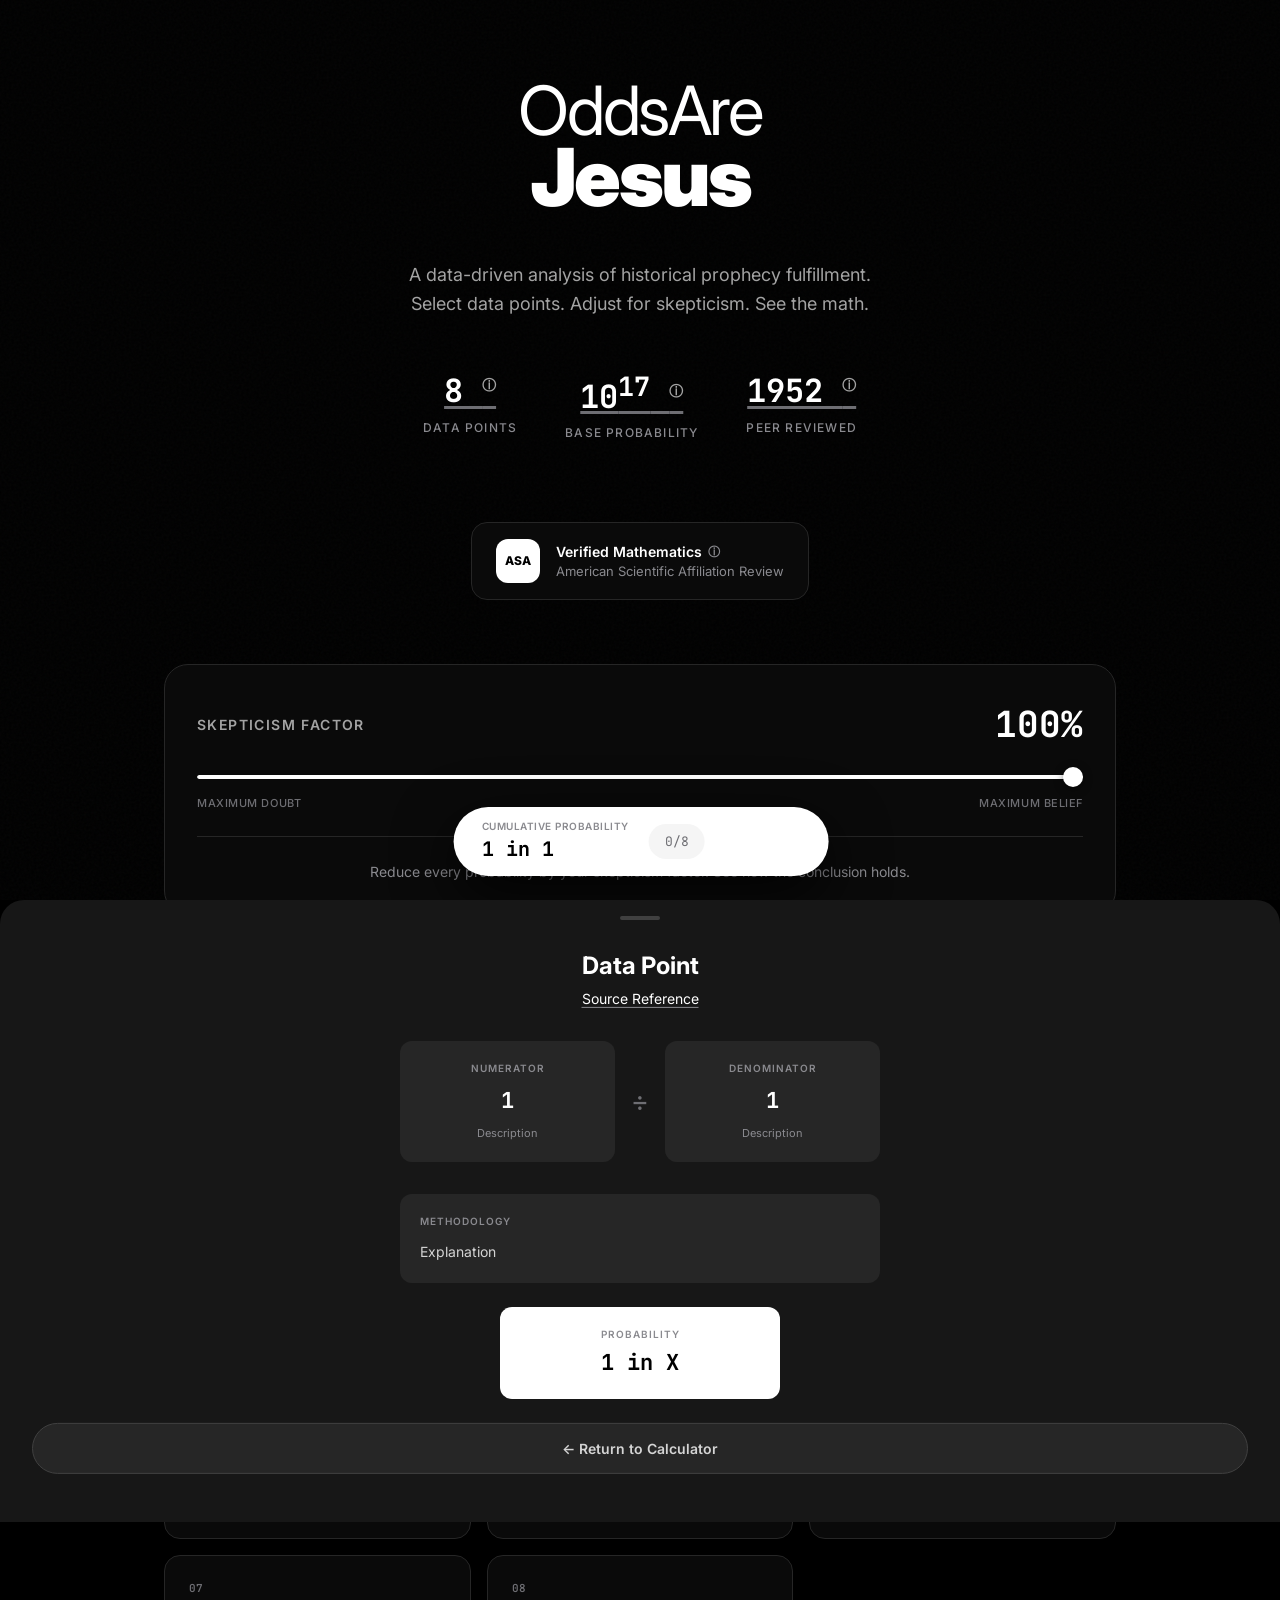
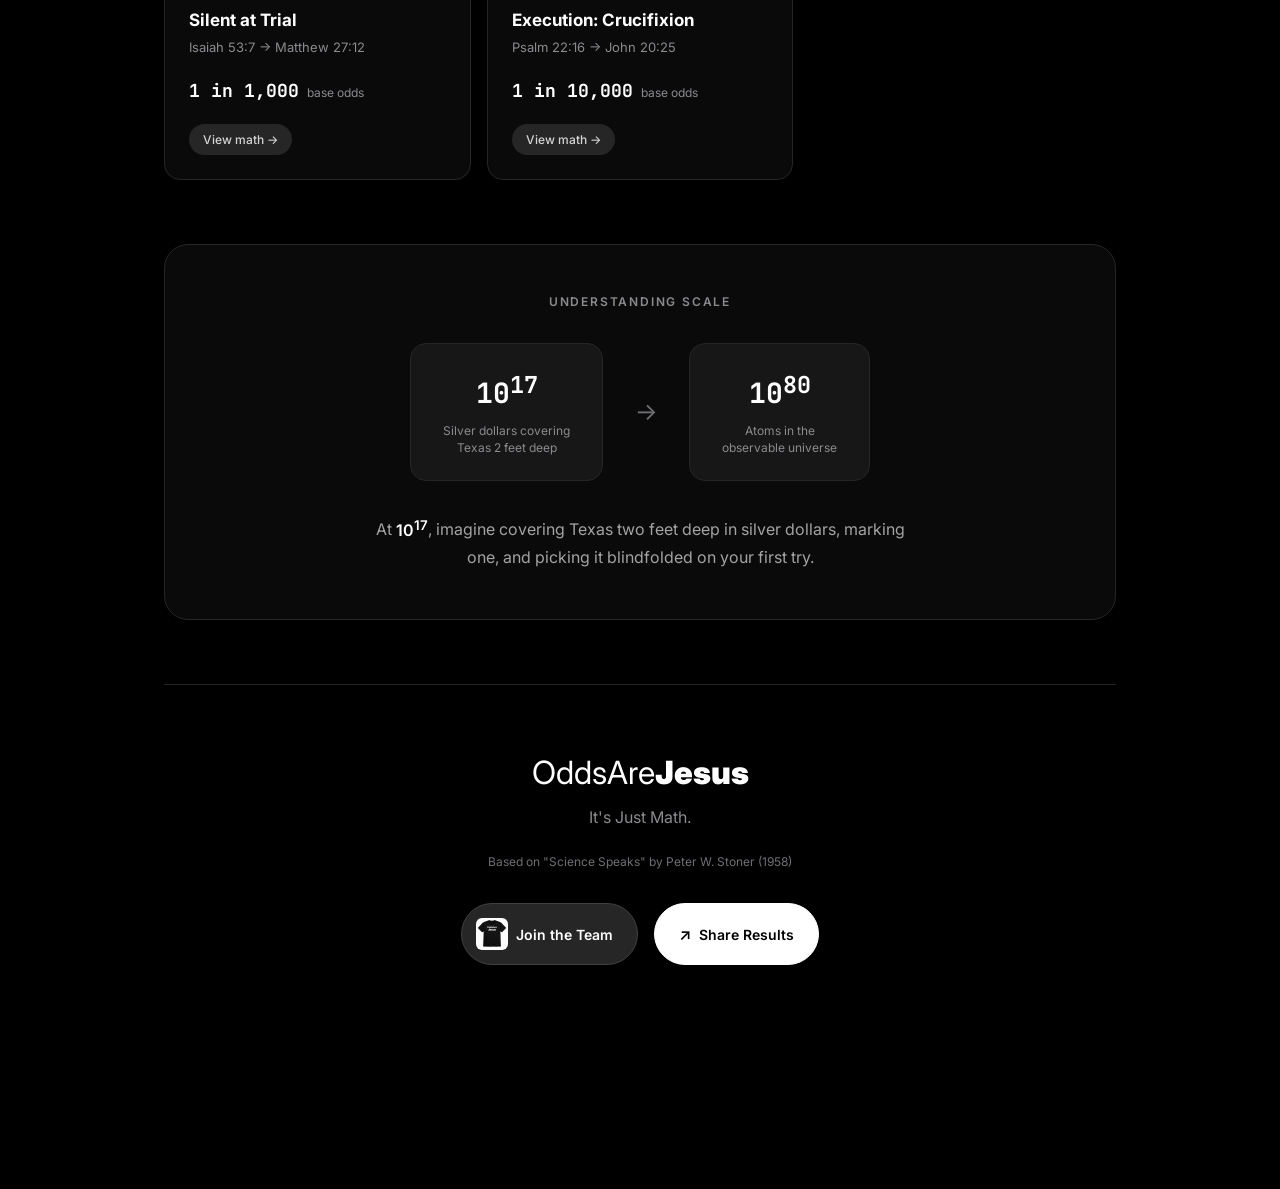
==== index.html @ 344d7f64 "Add files via upload" ====
<!DOCTYPE html>
<html lang="en">
<head>
    <meta charset="UTF-8">
    <meta name="viewport" content="width=device-width, initial-scale=1.0">
    
    <!-- Primary Meta Tags -->
    <title>OddsAreJesus | The Mathematics of Prophecy</title>
    <meta name="title" content="OddsAreJesus | The Mathematics of Prophecy">
    <meta name="description" content="A data-driven probability calculator analyzing historical prophecy fulfillment. Select data points. Adjust for skepticism. See the math. Peer-reviewed by the American Scientific Affiliation.">
    <meta name="keywords" content="probability, prophecy, mathematics, statistics, historical analysis, peer reviewed, science">
    <meta name="author" content="OddsAreJesus">
    <meta name="robots" content="index, follow">
    <link rel="canonical" href="https://oddsarejesus.com/">
    
    <!-- Open Graph / Facebook -->
    <meta property="og:type" content="website">
    <meta property="og:url" content="https://oddsarejesus.com/">
    <meta property="og:title" content="OddsAreJesus | The Mathematics of Prophecy">
    <meta property="og:description" content="What are the odds one person fulfilled 8 ancient prophecies by chance? 1 in 10¹⁷. Adjust the skepticism yourself—the math still holds.">
    <meta property="og:image" content="https://oddsarejesus.com/og-image.png">
    <meta property="og:image:width" content="1200">
    <meta property="og:image:height" content="630">
    <meta property="og:locale" content="en_US">
    <meta property="og:site_name" content="OddsAreJesus">
    
    <!-- Twitter -->
    <meta name="twitter:card" content="summary_large_image">
    <meta name="twitter:url" content="https://oddsarejesus.com/">
    <meta name="twitter:title" content="OddsAreJesus | The Mathematics of Prophecy">
    <meta name="twitter:description" content="What are the odds one person fulfilled 8 ancient prophecies by chance? 1 in 10¹⁷. Adjust the skepticism yourself—the math still holds.">
    <meta name="twitter:image" content="https://oddsarejesus.com/og-image.png">
    <meta name="twitter:creator" content="@oddsarejesus">
    
    <!-- Favicon - Black square with white text aesthetic -->
    <link rel="icon" type="image/svg+xml" href="data:image/svg+xml,<svg xmlns='http://www.w3.org/2000/svg' viewBox='0 0 100 100'><rect width='100' height='100' fill='%23000'/><text x='50%' y='55%' dominant-baseline='middle' text-anchor='middle' font-family='system-ui' font-size='28' font-weight='900' fill='white'>OAJ</text></svg>">
    <link rel="apple-touch-icon" href="data:image/svg+xml,<svg xmlns='http://www.w3.org/2000/svg' viewBox='0 0 100 100'><rect width='100' height='100' fill='%23000'/><text x='50%' y='55%' dominant-baseline='middle' text-anchor='middle' font-family='system-ui' font-size='28' font-weight='900' fill='white'>OAJ</text></svg>">
    
    <!-- Theme Color -->
    <meta name="theme-color" content="#000000">
    <meta name="apple-mobile-web-app-status-bar-style" content="black">
    <meta name="apple-mobile-web-app-capable" content="yes">
    <meta name="apple-mobile-web-app-title" content="OddsAreJesus">
    
    <!-- Fonts -->
    <link rel="preconnect" href="https://fonts.googleapis.com">
    <link rel="preconnect" href="https://fonts.gstatic.com" crossorigin>
    <link href="https://fonts.googleapis.com/css2?family=Inter:wght@300;400;500;600;700;800;900&family=JetBrains+Mono:wght@400;500;600;700&display=swap" rel="stylesheet">
    
    <script src="https://cdnjs.cloudflare.com/ajax/libs/gsap/3.12.2/gsap.min.js"></script>
    
    <!-- Structured Data -->
    <script type="application/ld+json">
    {
        "@context": "https://schema.org",
        "@type": "WebApplication",
        "name": "OddsAreJesus",
        "description": "A data-driven probability calculator analyzing historical prophecy fulfillment.",
        "url": "https://oddsarejesus.com",
        "applicationCategory": "EducationalApplication",
        "operatingSystem": "Any",
        "offers": {
            "@type": "Offer",
            "price": "0",
            "priceCurrency": "USD"
        }
    }
    </script>

    <!-- Analytics - Uncomment preferred option -->
    <!-- Plausible: <script defer data-domain="oddsarejesus.com" src="https://plausible.io/js/script.js"></script> -->
    <!-- Vercel: <script defer src="/_vercel/insights/script.js"></script> -->

    <style>
        :root {
            --black: #000000;
            --white: #FFFFFF;
            --gray-50: #FAFAFA;
            --gray-100: #F5F5F5;
            --gray-200: #E5E5E5;
            --gray-300: #D4D4D4;
            --gray-400: #A3A3A3;
            --gray-500: #8A8A8F;
            --gray-600: #6E6E73;
            --gray-700: #404040;
            --gray-800: #262626;
            --gray-900: #171717;
            
            --accent: #FFFFFF;
            --bg: #000000;
            --text: #FFFFFF;
            --text-muted: #8A8A8F;
            --border: #262626;
            --card-bg: #0A0A0A;
            --card-hover: #141414;
            
            --radius-sm: 8px;
            --radius-md: 12px;
            --radius-lg: 16px;
            --radius-xl: 24px;
        }

        * {
            margin: 0;
            padding: 0;
            box-sizing: border-box;
        }

        html {
            scroll-behavior: smooth;
        }

        body {
            font-family: 'Inter', -apple-system, BlinkMacSystemFont, sans-serif;
            background: var(--bg);
            color: var(--text);
            line-height: 1.5;
            -webkit-font-smoothing: antialiased;
            -moz-osx-font-smoothing: grayscale;
            min-height: 100vh;
        }

        /* Subtle texture overlay */
        body::before {
            content: '';
            position: fixed;
            top: 0;
            left: 0;
            width: 100%;
            height: 100%;
            background-image: url("data:image/svg+xml,%3Csvg viewBox='0 0 400 400' xmlns='http://www.w3.org/2000/svg'%3E%3Cfilter id='noiseFilter'%3E%3CfeTurbulence type='fractalNoise' baseFrequency='0.9' numOctaves='4' stitchTiles='stitch'/%3E%3C/filter%3E%3Crect width='100%25' height='100%25' filter='url(%23noiseFilter)'/%3E%3C/svg%3E");
            opacity: 0.03;
            pointer-events: none;
            z-index: 0;
        }

        .container {
            position: relative;
            z-index: 1;
            max-width: 1000px;
            margin: 0 auto;
            padding: 60px 24px 160px;
        }

        /* Logo / Header */
        .header {
            text-align: center;
            margin-bottom: 80px;
            padding-top: 20px;
        }

        .logo {
            margin-bottom: 48px;
        }

        .logo-text {
            font-size: clamp(48px, 12vw, 80px);
            font-weight: 900;
            letter-spacing: -0.03em;
            line-height: 0.9;
        }

        .logo-text .line1 {
            display: block;
            font-weight: 400;
            font-size: 0.85em;
        }

        .logo-text .line2 {
            display: block;
            font-weight: 900;
        }

        .tagline {
            font-size: 18px;
            font-weight: 400;
            color: var(--gray-400);
            max-width: 500px;
            margin: 0 auto;
            line-height: 1.6;
        }

        /* Stats Row */
        .stats-row {
            display: flex;
            justify-content: center;
            gap: 48px;
            margin-top: 48px;
            flex-wrap: wrap;
        }

        .stat {
            text-align: center;
        }

        .stat-value {
            font-family: 'JetBrains Mono', monospace;
            font-size: 32px;
            font-weight: 700;
            color: var(--white);
        }

        .stat-label {
            font-size: 12px;
            font-weight: 500;
            color: var(--gray-500);
            text-transform: uppercase;
            letter-spacing: 0.1em;
            margin-top: 4px;
        }

        .stat.clickable {
            cursor: pointer;
            transition: transform 0.2s;
        }

        .stat.clickable:hover {
            transform: translateY(-2px);
        }

        .stat.clickable .stat-value {
            text-decoration: underline;
            text-decoration-color: var(--gray-600);
            text-underline-offset: 4px;
        }

        .info-icon {
            font-size: 16px;
            color: var(--gray-400);
            text-decoration: none;
            display: inline;
            vertical-align: super;
            font-size: 14px;
        }

        /* Verification Badge */
        .verification {
            display: flex;
            justify-content: center;
            margin-bottom: 64px;
        }

        .verification-badge {
            display: flex;
            align-items: center;
            gap: 16px;
            padding: 16px 24px;
            background: var(--card-bg);
            border: 1px solid var(--border);
            border-radius: var(--radius-lg);
            cursor: pointer;
            transition: all 0.2s;
        }

        .verification-badge:hover {
            background: var(--card-hover);
            border-color: var(--gray-600);
        }

        .verification-icon {
            width: 44px;
            height: 44px;
            background: var(--white);
            color: var(--black);
            border-radius: var(--radius-md);
            display: flex;
            align-items: center;
            justify-content: center;
            font-weight: 800;
            font-size: 12px;
            letter-spacing: -0.02em;
        }

        .verification-text {
            text-align: left;
        }

        .verification-title {
            font-size: 14px;
            font-weight: 600;
            color: var(--white);
            display: flex;
            align-items: center;
            gap: 6px;
        }

        .verification-title .info {
            font-size: 12px;
            color: var(--gray-500);
        }

        .verification-subtitle {
            font-size: 13px;
            color: var(--gray-500);
        }

        /* Control Panel */
        .control-panel {
            background: var(--card-bg);
            border: 1px solid var(--border);
            border-radius: var(--radius-xl);
            padding: 32px;
            margin-bottom: 48px;
        }

        .control-header {
            display: flex;
            justify-content: space-between;
            align-items: center;
            margin-bottom: 24px;
            flex-wrap: wrap;
            gap: 16px;
        }

        .control-label {
            font-size: 14px;
            font-weight: 600;
            text-transform: uppercase;
            letter-spacing: 0.1em;
            color: var(--gray-400);
        }

        .control-value {
            font-family: 'JetBrains Mono', monospace;
            font-size: 36px;
            font-weight: 700;
            color: var(--white);
        }

        .slider-container {
            position: relative;
            margin-bottom: 16px;
        }

        .slider-track {
            height: 4px;
            background: var(--gray-800);
            border-radius: 100px;
            overflow: hidden;
        }

        .slider-fill {
            height: 100%;
            background: var(--white);
            border-radius: 100px;
            transition: width 0.1s;
        }

        input[type="range"] {
            -webkit-appearance: none;
            appearance: none;
            width: 100%;
            height: 4px;
            background: transparent;
            position: absolute;
            top: 0;
            left: 0;
            cursor: pointer;
        }

        input[type="range"]::-webkit-slider-thumb {
            -webkit-appearance: none;
            appearance: none;
            width: 20px;
            height: 20px;
            background: var(--white);
            border-radius: 50%;
            cursor: grab;
            box-shadow: 0 2px 8px rgba(0,0,0,0.5);
            transition: transform 0.15s;
        }

        input[type="range"]::-webkit-slider-thumb:hover {
            transform: scale(1.15);
        }

        input[type="range"]::-webkit-slider-thumb:active {
            cursor: grabbing;
        }

        .slider-labels {
            display: flex;
            justify-content: space-between;
            font-size: 11px;
            font-weight: 500;
            color: var(--gray-600);
            text-transform: uppercase;
            letter-spacing: 0.05em;
        }

        .control-note {
            margin-top: 24px;
            padding-top: 24px;
            border-top: 1px solid var(--border);
            font-size: 14px;
            color: var(--gray-500);
            text-align: center;
        }

        /* Section Header */
        .section-header {
            margin-bottom: 32px;
        }

        .section-title {
            font-size: 14px;
            font-weight: 600;
            text-transform: uppercase;
            letter-spacing: 0.1em;
            color: var(--gray-400);
            margin-bottom: 8px;
        }

        .section-subtitle {
            font-size: 16px;
            color: var(--gray-500);
        }

        /* Data Grid */
        .data-grid {
            display: grid;
            grid-template-columns: repeat(auto-fill, minmax(280px, 1fr));
            gap: 16px;
            margin-bottom: 64px;
        }

        .data-card {
            background: var(--card-bg);
            border: 1px solid var(--border);
            border-radius: var(--radius-lg);
            padding: 24px;
            cursor: pointer;
            transition: all 0.2s;
            position: relative;
        }

        .data-card:hover {
            background: var(--card-hover);
            border-color: var(--gray-700);
        }

        .data-card.selected {
            border-color: var(--white);
            background: var(--gray-900);
        }

        .data-card.selected::before {
            content: '✓';
            position: absolute;
            top: 16px;
            right: 16px;
            width: 24px;
            height: 24px;
            background: var(--white);
            color: var(--black);
            border-radius: 50%;
            display: flex;
            align-items: center;
            justify-content: center;
            font-size: 12px;
            font-weight: 700;
        }

        .card-number {
            font-family: 'JetBrains Mono', monospace;
            font-size: 11px;
            font-weight: 600;
            color: var(--gray-600);
            margin-bottom: 12px;
        }

        .card-title {
            font-size: 17px;
            font-weight: 700;
            margin-bottom: 4px;
            color: var(--white);
        }

        .card-source {
            font-size: 13px;
            color: var(--gray-500);
            margin-bottom: 20px;
        }

        .card-odds {
            display: flex;
            align-items: baseline;
            gap: 8px;
            margin-bottom: 20px;
        }

        .card-odds-value {
            font-family: 'JetBrains Mono', monospace;
            font-size: 18px;
            font-weight: 700;
            color: var(--white);
        }

        .card-odds-label {
            font-size: 12px;
            color: var(--gray-500);
        }

        .view-math-btn {
            display: inline-flex;
            align-items: center;
            gap: 6px;
            background: var(--gray-800);
            border: none;
            color: var(--gray-300);
            padding: 8px 14px;
            border-radius: 100px;
            font-family: inherit;
            font-size: 12px;
            font-weight: 500;
            cursor: pointer;
            transition: all 0.2s;
        }

        .view-math-btn:hover {
            background: var(--gray-700);
            color: var(--white);
        }

        /* Scale Section */
        .scale-section {
            background: var(--card-bg);
            border: 1px solid var(--border);
            border-radius: var(--radius-xl);
            padding: 48px 32px;
            text-align: center;
            margin-bottom: 64px;
        }

        .scale-title {
            font-size: 12px;
            font-weight: 600;
            text-transform: uppercase;
            letter-spacing: 0.15em;
            color: var(--gray-500);
            margin-bottom: 32px;
        }

        .scale-visual {
            display: flex;
            justify-content: center;
            align-items: center;
            gap: 32px;
            margin-bottom: 32px;
            flex-wrap: wrap;
        }

        .scale-item {
            padding: 24px 32px;
            background: var(--gray-900);
            border: 1px solid var(--border);
            border-radius: var(--radius-lg);
            min-width: 160px;
            transition: all 0.3s;
        }

        .scale-item.active {
            border-color: var(--white);
            background: var(--gray-800);
        }

        .scale-exp {
            font-family: 'JetBrains Mono', monospace;
            font-size: 28px;
            font-weight: 700;
            color: var(--white);
            margin-bottom: 8px;
        }

        .scale-desc {
            font-size: 12px;
            color: var(--gray-500);
            line-height: 1.4;
        }

        .scale-arrow {
            font-size: 24px;
            color: var(--gray-600);
        }

        .scale-explanation {
            max-width: 560px;
            margin: 0 auto;
            font-size: 16px;
            color: var(--gray-400);
            line-height: 1.7;
        }

        .scale-explanation strong {
            color: var(--white);
            font-weight: 600;
        }

        /* Bottom Bar */
        .bottom-bar {
            position: fixed;
            bottom: 24px;
            left: 50%;
            transform: translateX(-50%);
            background: var(--white);
            color: var(--black);
            border-radius: 100px;
            padding: 12px 16px 12px 28px;
            display: flex;
            align-items: center;
            gap: 20px;
            box-shadow: 0 20px 60px rgba(0,0,0,0.8);
            z-index: 1000;
            transition: all 0.3s;
        }

        .result-display {
            text-align: left;
        }

        .result-label {
            font-size: 10px;
            font-weight: 600;
            text-transform: uppercase;
            letter-spacing: 0.05em;
            color: var(--gray-500);
        }

        .result-value {
            font-family: 'JetBrains Mono', monospace;
            font-size: 20px;
            font-weight: 700;
            color: var(--black);
        }

        .selection-count {
            font-family: 'JetBrains Mono', monospace;
            font-size: 13px;
            color: var(--gray-600);
            padding: 8px 16px;
            background: var(--gray-100);
            border-radius: 100px;
        }

        .share-btn {
            background: var(--black);
            color: var(--white);
            border: none;
            padding: 14px 24px;
            border-radius: 100px;
            font-family: inherit;
            font-size: 14px;
            font-weight: 600;
            cursor: pointer;
            transition: all 0.2s;
            opacity: 0;
            transform: scale(0.9);
            pointer-events: none;
        }

        .share-btn.visible {
            opacity: 1;
            transform: scale(1);
            pointer-events: auto;
        }

        .share-btn:hover {
            background: var(--gray-800);
        }

        /* Modal Overlay */
        .modal-overlay {
            position: fixed;
            top: 0;
            left: 0;
            right: 0;
            bottom: 0;
            background: rgba(0, 0, 0, 0.8);
            backdrop-filter: blur(8px);
            z-index: 2000;
            opacity: 0;
            pointer-events: none;
            transition: opacity 0.3s;
        }

        .modal-overlay.active {
            opacity: 1;
            pointer-events: auto;
        }

        /* Modal */
        .modal {
            position: fixed;
            bottom: 0;
            left: 0;
            right: 0;
            background: var(--gray-900);
            border-radius: var(--radius-xl) var(--radius-xl) 0 0;
            padding: 32px 32px 48px;
            z-index: 2001;
            transform: translateY(100%);
            transition: transform 0.4s cubic-bezier(0.4, 0, 0.2, 1);
            max-height: 80vh;
            overflow-y: auto;
        }

        .modal.active {
            transform: translateY(0);
        }

        .modal-handle {
            width: 40px;
            height: 4px;
            background: var(--gray-700);
            border-radius: 100px;
            margin: -16px auto 28px;
            cursor: pointer;
        }

        .modal-header {
            text-align: center;
            margin-bottom: 32px;
        }

        .modal-title {
            font-size: 24px;
            font-weight: 700;
            margin-bottom: 4px;
        }

        .modal-source {
            font-size: 14px;
            color: var(--gray-500);
        }

        .math-grid {
            display: grid;
            grid-template-columns: 1fr auto 1fr;
            gap: 16px;
            align-items: center;
            max-width: 480px;
            margin: 0 auto 32px;
        }

        .math-box {
            background: var(--gray-800);
            padding: 20px;
            border-radius: var(--radius-md);
            text-align: center;
        }

        .math-box-label {
            font-size: 10px;
            font-weight: 600;
            text-transform: uppercase;
            letter-spacing: 0.1em;
            color: var(--gray-500);
            margin-bottom: 8px;
        }

        .math-box-value {
            font-family: 'JetBrains Mono', monospace;
            font-size: 22px;
            font-weight: 700;
        }

        .math-box-desc {
            font-size: 11px;
            color: var(--gray-500);
            margin-top: 8px;
        }

        .math-operator {
            font-size: 28px;
            color: var(--gray-600);
        }

        .logic-box {
            max-width: 480px;
            margin: 0 auto 24px;
            padding: 20px;
            background: var(--gray-800);
            border-radius: var(--radius-md);
        }

        .logic-box h4 {
            font-size: 10px;
            font-weight: 600;
            text-transform: uppercase;
            letter-spacing: 0.1em;
            color: var(--gray-500);
            margin-bottom: 12px;
        }

        .logic-box p {
            font-size: 14px;
            color: var(--gray-300);
            line-height: 1.6;
        }

        .result-box {
            max-width: 280px;
            margin: 0 auto;
            background: var(--white);
            color: var(--black);
            padding: 20px;
            border-radius: var(--radius-md);
            text-align: center;
        }

        .result-box-label {
            font-size: 10px;
            font-weight: 600;
            text-transform: uppercase;
            letter-spacing: 0.1em;
            color: var(--gray-500);
            margin-bottom: 4px;
        }

        .result-box-value {
            font-family: 'JetBrains Mono', monospace;
            font-size: 22px;
            font-weight: 700;
        }

        .modal-return-btn {
            display: block;
            width: 100%;
            margin-top: 24px;
            padding: 16px;
            background: var(--gray-800);
            border: 1px solid var(--gray-700);
            border-radius: 100px;
            color: var(--gray-300);
            font-family: inherit;
            font-size: 14px;
            font-weight: 600;
            cursor: pointer;
            transition: all 0.2s;
        }

        .modal-return-btn:hover {
            background: var(--gray-700);
            color: var(--white);
        }

        /* Info Modal */
        .info-modal {
            position: fixed;
            top: 50%;
            left: 50%;
            transform: translate(-50%, -50%) scale(0.95);
            background: var(--gray-900);
            border: 1px solid var(--border);
            border-radius: var(--radius-xl);
            padding: 40px;
            z-index: 3000;
            opacity: 0;
            pointer-events: none;
            transition: all 0.3s;
            max-width: 520px;
            width: calc(100% - 48px);
            max-height: 85vh;
            overflow-y: auto;
        }

        .info-modal.active {
            opacity: 1;
            transform: translate(-50%, -50%) scale(1);
            pointer-events: auto;
        }

        .info-modal-close {
            position: absolute;
            top: 16px;
            right: 16px;
            width: 32px;
            height: 32px;
            background: var(--gray-800);
            border: none;
            border-radius: 50%;
            cursor: pointer;
            display: flex;
            align-items: center;
            justify-content: center;
            font-size: 18px;
            color: var(--gray-400);
            transition: all 0.2s;
        }

        .info-modal-close:hover {
            background: var(--gray-700);
            color: var(--white);
        }

        .info-modal-header {
            display: flex;
            align-items: flex-start;
            gap: 16px;
            margin-bottom: 28px;
            padding-bottom: 28px;
            border-bottom: 1px solid var(--border);
        }

        .info-modal-icon {
            width: 52px;
            height: 52px;
            min-width: 52px;
            background: var(--white);
            color: var(--black);
            border-radius: var(--radius-md);
            display: flex;
            align-items: center;
            justify-content: center;
            font-weight: 800;
            font-size: 14px;
        }

        .info-modal-title h3 {
            font-size: 20px;
            font-weight: 700;
            margin-bottom: 4px;
        }

        .info-modal-title p {
            font-size: 13px;
            color: var(--gray-500);
        }

        .info-section {
            margin-bottom: 24px;
        }

        .info-section:last-child {
            margin-bottom: 0;
        }

        .info-section h4 {
            font-size: 10px;
            font-weight: 600;
            text-transform: uppercase;
            letter-spacing: 0.1em;
            color: var(--gray-500);
            margin-bottom: 12px;
        }

        .info-quote {
            background: var(--gray-800);
            border-left: 2px solid var(--white);
            padding: 16px 20px;
            border-radius: 0 var(--radius-sm) var(--radius-sm) 0;
            font-size: 14px;
            color: var(--gray-300);
            line-height: 1.7;
            font-style: italic;
        }

        .info-quote .attribution {
            margin-top: 12px;
            font-style: normal;
            font-size: 12px;
            color: var(--gray-500);
            font-weight: 500;
        }

        .info-text {
            font-size: 14px;
            color: var(--gray-300);
            line-height: 1.7;
        }

        .info-text strong {
            font-weight: 600;
            color: var(--white);
        }

        .info-list {
            list-style: none;
        }

        .info-list li {
            display: flex;
            align-items: flex-start;
            gap: 12px;
            padding: 12px 0;
            border-bottom: 1px solid var(--gray-800);
            font-size: 13px;
            color: var(--gray-300);
        }

        .info-list li:last-child {
            border-bottom: none;
        }

        .info-list .bullet {
            width: 5px;
            height: 5px;
            min-width: 5px;
            background: var(--white);
            border-radius: 50%;
            margin-top: 6px;
        }

        .info-credentials {
            display: grid;
            gap: 12px;
        }

        .credential-card {
            background: var(--gray-800);
            padding: 16px;
            border-radius: var(--radius-md);
        }

        .credential-card .name {
            font-size: 14px;
            font-weight: 600;
            color: var(--white);
            margin-bottom: 4px;
        }

        .credential-card .role {
            font-size: 12px;
            color: var(--gray-500);
        }

        .info-link {
            display: inline-flex;
            align-items: center;
            gap: 6px;
            margin-top: 16px;
            padding: 10px 16px;
            background: var(--gray-800);
            border-radius: 100px;
            font-size: 12px;
            font-weight: 500;
            color: var(--gray-300);
            text-decoration: none;
            transition: all 0.2s;
        }

        .info-link:hover {
            background: var(--gray-700);
            color: var(--white);
        }

        /* Scripture Links */
        .scripture-link {
            color: var(--white);
            text-decoration: underline;
            text-decoration-color: var(--gray-500);
            text-underline-offset: 3px;
            cursor: pointer;
            transition: all 0.2s;
            display: inline;
        }

        .scripture-link:hover {
            text-decoration-color: var(--white);
        }

        /* Scripture Modal */
        .scripture-modal {
            max-width: 560px;
        }

        .scripture-box {
            background: var(--gray-800);
            border-radius: var(--radius-md);
            padding: 20px;
            margin-top: 8px;
        }

        .scripture-box.prophecy {
            border-left: 3px solid var(--gray-500);
        }

        .scripture-box.fulfillment {
            border-left: 3px solid var(--white);
        }

        .scripture-ref {
            font-size: 12px;
            font-weight: 600;
            text-transform: uppercase;
            letter-spacing: 0.05em;
            color: var(--gray-400);
            margin-bottom: 10px;
        }

        .scripture-text {
            font-size: 15px;
            line-height: 1.7;
            color: var(--gray-200);
            margin: 0;
            font-style: italic;
        }

        .scripture-arrow {
            text-align: center;
            font-size: 24px;
            color: var(--gray-500);
            margin: 16px 0 8px;
        }

        .scripture-time-label {
            text-align: center;
            font-size: 12px;
            font-weight: 600;
            text-transform: uppercase;
            letter-spacing: 0.08em;
            color: var(--gray-500);
            margin-bottom: 16px;
        }

        /* Toast */
        .toast {
            position: fixed;
            top: 50%;
            left: 50%;
            transform: translate(-50%, -50%) scale(0.95);
            background: var(--gray-900);
            border: 1px solid var(--white);
            border-radius: var(--radius-xl);
            padding: 48px;
            text-align: center;
            z-index: 3000;
            opacity: 0;
            pointer-events: none;
            transition: all 0.3s;
            max-width: 400px;
            width: calc(100% - 48px);
        }

        .toast.active {
            opacity: 1;
            transform: translate(-50%, -50%) scale(1);
            pointer-events: auto;
        }

        .toast-icon {
            font-size: 48px;
            margin-bottom: 20px;
        }

        .toast h3 {
            font-size: 22px;
            font-weight: 700;
            margin-bottom: 12px;
        }

        .toast p {
            font-size: 14px;
            color: var(--gray-400);
            line-height: 1.6;
            margin-bottom: 24px;
        }

        .toast-btn {
            background: var(--white);
            color: var(--black);
            border: none;
            padding: 14px 32px;
            border-radius: 100px;
            font-family: inherit;
            font-size: 14px;
            font-weight: 600;
            cursor: pointer;
            transition: all 0.2s;
        }

        .toast-btn:hover {
            background: var(--gray-200);
        }

        /* Footer */
        .footer {
            text-align: center;
            padding: 64px 24px;
            border-top: 1px solid var(--border);
        }

        .footer-logo {
            font-size: 32px;
            font-weight: 900;
            margin-bottom: 8px;
        }

        .footer-logo .line1 {
            font-weight: 400;
        }

        .footer-tagline {
            font-size: 16px;
            color: var(--gray-500);
            margin-bottom: 24px;
        }

        .footer-source {
            font-size: 12px;
            color: var(--gray-600);
        }

        .footer-actions {
            display: flex;
            justify-content: center;
            gap: 16px;
            margin-top: 32px;
            flex-wrap: wrap;
        }

        .footer-btn {
            display: inline-flex;
            align-items: center;
            gap: 8px;
            background: var(--gray-800);
            border: 1px solid var(--gray-700);
            color: var(--white);
            padding: 14px 24px;
            border-radius: 100px;
            font-family: inherit;
            font-size: 14px;
            font-weight: 600;
            cursor: pointer;
            transition: all 0.2s;
        }

        .footer-btn:hover {
            background: var(--gray-700);
            border-color: var(--gray-600);
        }

        .footer-btn.primary {
            background: var(--white);
            color: var(--black);
            border-color: var(--white);
        }

        .footer-btn.primary:hover {
            background: var(--gray-200);
            border-color: var(--gray-200);
        }

        .footer-btn.has-image {
            padding-left: 14px;
        }

        .btn-thumb {
            width: 32px;
            height: 32px;
            border-radius: 6px;
            object-fit: cover;
        }

        .footer-btn-icon {
            font-size: 16px;
        }

        /* Responsive */
        @media (max-width: 768px) {
            .container {
                padding: 40px 16px 140px;
            }

            .stats-row {
                gap: 32px;
            }

            .control-panel {
                padding: 24px;
            }

            .bottom-bar {
                max-width: calc(100% - 32px);
                padding: 10px 12px 10px 20px;
                gap: 12px;
            }

            .result-value {
                font-size: 16px;
            }

            .share-btn {
                padding: 12px 18px;
                font-size: 13px;
            }

            .math-grid {
                grid-template-columns: 1fr;
                gap: 12px;
            }

            .math-operator {
                transform: rotate(90deg);
            }

            .scale-visual {
                flex-direction: column;
                gap: 16px;
            }

            .scale-arrow {
                transform: rotate(90deg);
            }
        }

        /* Canvas */
        #shareCanvas {
            display: none;
        }

        /* Share Preview Modal */
        .share-preview-modal {
            max-width: 600px;
            text-align: center;
        }

        .share-preview-header {
            margin-bottom: 24px;
        }

        .share-preview-header h3 {
            font-size: 22px;
            font-weight: 700;
            margin-bottom: 4px;
        }

        .share-preview-header p {
            font-size: 14px;
            color: var(--gray-500);
        }

        .share-preview-container {
            background: var(--gray-800);
            border-radius: var(--radius-lg);
            padding: 20px;
            margin-bottom: 24px;
        }

        .share-preview-container canvas {
            width: 100%;
            max-width: 400px;
            height: auto;
            border-radius: var(--radius-md);
        }

        .share-preview-actions {
            display: flex;
            flex-direction: column;
            gap: 12px;
        }

        .share-action-btn {
            display: flex;
            align-items: center;
            justify-content: center;
            gap: 10px;
            padding: 16px 24px;
            border-radius: 100px;
            font-family: inherit;
            font-size: 15px;
            font-weight: 600;
            cursor: pointer;
            transition: all 0.2s;
            border: none;
        }

        .share-action-btn.primary {
            background: var(--white);
            color: var(--black);
        }

        .share-action-btn.primary:hover {
            background: var(--gray-200);
        }

        .share-action-btn.secondary {
            background: var(--gray-800);
            color: var(--gray-300);
            border: 1px solid var(--gray-700);
        }

        .share-action-btn.secondary:hover {
            background: var(--gray-700);
            color: var(--white);
        }

        /* Merch Store Modal - Full Screen */
        .merch-modal-overlay {
            position: fixed;
            top: 0;
            left: 0;
            right: 0;
            bottom: 0;
            background: var(--black);
            z-index: 3000;
            opacity: 0;
            pointer-events: none;
            transition: opacity 0.4s;
            overflow-y: auto;
        }

        .merch-modal-overlay.active {
            opacity: 1;
            pointer-events: auto;
        }

        .merch-modal-content {
            min-height: 100vh;
            padding: 60px 24px 40px;
            max-width: 1200px;
            margin: 0 auto;
        }

        .merch-close-btn {
            position: fixed;
            top: 20px;
            right: 20px;
            width: 48px;
            height: 48px;
            background: var(--gray-800);
            border: 1px solid var(--gray-700);
            border-radius: 50%;
            color: var(--white);
            font-size: 24px;
            cursor: pointer;
            z-index: 10;
            transition: all 0.2s;
            display: flex;
            align-items: center;
            justify-content: center;
        }

        .merch-close-btn:hover {
            background: var(--gray-700);
            transform: scale(1.05);
        }

        .merch-hero {
            text-align: center;
            margin-bottom: 48px;
        }

        .merch-hero h2 {
            font-size: 42px;
            font-weight: 700;
            margin-bottom: 8px;
            letter-spacing: -0.02em;
        }

        .merch-hero p {
            font-size: 18px;
            color: var(--gray-400);
        }

        .merch-products {
            display: flex;
            flex-direction: column;
            gap: 32px;
        }

        .merch-product {
            display: grid;
            grid-template-columns: 1fr 1fr;
            gap: 40px;
            padding: 32px;
            background: var(--gray-900);
            border: 1px solid var(--gray-800);
            border-radius: var(--radius-xl);
            align-items: center;
        }

        .product-gallery {
            display: flex;
            flex-direction: column;
            gap: 12px;
        }

        .product-main-image {
            aspect-ratio: 1;
            background: var(--gray-800);
            border-radius: var(--radius-lg);
            overflow: hidden;
            display: flex;
            align-items: center;
            justify-content: center;
        }

        .product-main-image img {
            width: 100%;
            height: 100%;
            object-fit: cover;
            transition: transform 0.4s;
        }

        .product-main-image:hover img {
            transform: scale(1.03);
        }

        .product-thumbnails {
            display: flex;
            gap: 8px;
        }

        .thumb {
            width: 64px;
            height: 64px;
            background: var(--gray-800);
            border: 2px solid var(--gray-700);
            border-radius: var(--radius-sm);
            overflow: hidden;
            cursor: pointer;
            transition: all 0.2s;
            padding: 0;
        }

        .thumb img {
            width: 100%;
            height: 100%;
            object-fit: cover;
        }

        .thumb:hover {
            border-color: var(--gray-500);
        }

        .thumb.active {
            border-color: var(--white);
        }

        .product-info {
            display: flex;
            flex-direction: column;
            gap: 16px;
        }

        .product-tag {
            display: inline-block;
            width: fit-content;
            padding: 6px 12px;
            background: var(--white);
            color: var(--black);
            font-size: 11px;
            font-weight: 700;
            text-transform: uppercase;
            letter-spacing: 0.05em;
            border-radius: 100px;
        }

        .product-info h3 {
            font-size: 28px;
            font-weight: 700;
            margin: 0;
        }

        .product-desc {
            font-size: 15px;
            color: var(--gray-400);
            margin: 0;
        }

        .product-price {
            font-family: 'JetBrains Mono', monospace;
            font-size: 32px;
            font-weight: 700;
        }

        .product-options {
            display: flex;
            flex-direction: column;
            gap: 20px;
        }

        .option-row {
            display: flex;
            flex-direction: column;
            gap: 10px;
        }

        .option-row label {
            font-size: 12px;
            font-weight: 600;
            text-transform: uppercase;
            letter-spacing: 0.08em;
            color: var(--gray-400);
        }

        .color-swatches {
            display: flex;
            gap: 12px;
        }

        .swatch {
            width: 40px;
            height: 40px;
            border-radius: 50%;
            border: 2px solid var(--gray-600);
            cursor: pointer;
            transition: all 0.2s;
            position: relative;
            padding: 0;
        }

        .swatch.black {
            background: var(--black);
            border-color: var(--gray-600);
        }

        .swatch.white {
            background: var(--white);
        }

        .swatch:hover {
            transform: scale(1.1);
        }

        .swatch.selected {
            border-color: var(--white);
            box-shadow: 0 0 0 2px var(--black), 0 0 0 4px var(--white);
        }

        .swatch-check {
            position: absolute;
            top: 50%;
            left: 50%;
            transform: translate(-50%, -50%);
            font-size: 16px;
            opacity: 0;
            transition: opacity 0.2s;
        }

        .swatch.black .swatch-check {
            color: var(--white);
        }

        .swatch.white .swatch-check {
            color: var(--black);
        }

        .swatch.selected .swatch-check {
            opacity: 1;
        }

        .size-pills {
            display: flex;
            gap: 8px;
            flex-wrap: wrap;
        }

        .pill {
            padding: 12px 20px;
            background: var(--gray-800);
            border: 1px solid var(--gray-700);
            border-radius: 100px;
            color: var(--gray-300);
            font-family: inherit;
            font-size: 14px;
            font-weight: 600;
            cursor: pointer;
            transition: all 0.2s;
        }

        .pill:hover {
            background: var(--gray-700);
            border-color: var(--gray-600);
        }

        .pill.selected {
            background: var(--white);
            color: var(--black);
            border-color: var(--white);
        }

        .add-to-cart-btn {
            width: 100%;
            padding: 18px 32px;
            background: var(--white);
            color: var(--black);
            border: none;
            border-radius: 100px;
            font-family: inherit;
            font-size: 16px;
            font-weight: 700;
            cursor: pointer;
            transition: all 0.2s;
            margin-top: 8px;
        }

        .add-to-cart-btn:hover {
            background: var(--gray-200);
            transform: translateY(-2px);
        }

        .merch-footer-banner {
            display: flex;
            justify-content: center;
            gap: 40px;
            margin-top: 48px;
            padding-top: 32px;
            border-top: 1px solid var(--gray-800);
            flex-wrap: wrap;
        }

        .banner-item {
            display: flex;
            align-items: center;
            gap: 10px;
            font-size: 14px;
            color: var(--gray-400);
        }

        .banner-icon {
            font-size: 20px;
        }

        .banner-icon-minimal {
            display: flex;
            align-items: center;
            justify-content: center;
            width: 20px;
            height: 20px;
            background: var(--white);
            color: var(--black);
            border-radius: 50%;
            font-size: 12px;
            font-weight: 700;
        }

        @media (max-width: 768px) {
            .merch-modal-content {
                padding: 80px 16px 40px;
            }

            .merch-hero h2 {
                font-size: 32px;
            }

            .merch-product {
                grid-template-columns: 1fr;
                gap: 24px;
                padding: 20px;
            }

            .product-info h3 {
                font-size: 24px;
            }

            .product-price {
                font-size: 28px;
            }

            .merch-footer-banner {
                flex-direction: column;
                align-items: center;
                gap: 16px;
            }
        }
    </style>
</head>
<body>
    <div class="container">
        <!-- Header -->
        <header class="header">
            <div class="logo">
                <div class="logo-text">
                    <span class="line1">OddsAre</span>
                    <span class="line2">Jesus</span>
                </div>
            </div>
            <p class="tagline">A data-driven analysis of historical prophecy fulfillment. Select data points. Adjust for skepticism. See the math.</p>
            
            <div class="stats-row">
                <div class="stat clickable" onclick="showDataPointsModal()">
                    <div class="stat-value">8 <span class="info-icon">ⓘ</span></div>
                    <div class="stat-label">Data Points</div>
                </div>
                <div class="stat clickable" onclick="showBaseProbabilityModal()">
                    <div class="stat-value">10<sup>17</sup> <span class="info-icon">ⓘ</span></div>
                    <div class="stat-label">Base Probability</div>
                </div>
                <div class="stat clickable" onclick="showPeerReviewModal()">
                    <div class="stat-value">1952 <span class="info-icon">ⓘ</span></div>
                    <div class="stat-label">Peer Reviewed</div>
                </div>
            </div>
        </header>

        <!-- Verification -->
        <section class="verification">
            <div class="verification-badge" onclick="showASAModal()">
                <div class="verification-icon">ASA</div>
                <div class="verification-text">
                    <div class="verification-title">Verified Mathematics <span class="info">ⓘ</span></div>
                    <div class="verification-subtitle">American Scientific Affiliation Review</div>
                </div>
            </div>
        </section>

        <!-- Control Panel -->
        <section class="control-panel">
            <div class="control-header">
                <div class="control-label">Skepticism Factor</div>
                <div class="control-value"><span id="conf-readout">100</span>%</div>
            </div>
            
            <div class="slider-container">
                <div class="slider-track">
                    <div class="slider-fill" id="slider-fill" style="width: 100%"></div>
                </div>
                <input type="range" id="slider" min="1" max="100" value="100">
            </div>
            
            <div class="slider-labels">
                <span>Maximum Doubt</span>
                <span>Maximum Belief</span>
            </div>
            
            <p class="control-note">
                Reduce every probability by your skepticism factor. See how the conclusion holds.
            </p>
        </section>

        <!-- Section Header -->
        <div class="section-header">
            <div class="section-title">Historical Data Points</div>
            <p class="section-subtitle">Each prophecy was written 400–1,000 years before Jesus' birth. Select any combination to calculate the odds one person fulfilled them all by chance.</p>
        </div>

        <!-- Data Grid -->
        <div class="data-grid" id="grid"></div>

        <!-- Scale Section -->
        <section class="scale-section">
            <div class="scale-title">Understanding Scale</div>
            
            <div class="scale-visual">
                <div class="scale-item" id="scale-texas">
                    <div class="scale-exp">10<sup>17</sup></div>
                    <div class="scale-desc">Silver dollars covering<br>Texas 2 feet deep</div>
                </div>
                <div class="scale-arrow">→</div>
                <div class="scale-item" id="scale-universe">
                    <div class="scale-exp">10<sup>80</sup></div>
                    <div class="scale-desc">Atoms in the<br>observable universe</div>
                </div>
            </div>

            <p class="scale-explanation">
                At <strong>10<sup>17</sup></strong>, imagine covering Texas two feet deep in silver dollars, marking one, and picking it blindfolded on your first try.
            </p>
        </section>

        <!-- Footer -->
        <footer class="footer">
            <div class="footer-logo">
                <span class="line1">OddsAre</span><span class="line2">Jesus</span>
            </div>
            <p class="footer-tagline">It's Just Math.</p>
            <p class="footer-source">Based on "Science Speaks" by Peter W. Stoner (1958)</p>
            
            <div class="footer-actions">
                <button class="footer-btn has-image" onclick="openMerchStore()">
                    <img src="merch-tshirt-black-flat.png" alt="" class="btn-thumb"> Join the Team
                </button>
                <button class="footer-btn primary" onclick="previewShareCard()">
                    <span class="footer-btn-icon">↗</span> Share Results
                </button>
            </div>
        </footer>
    </div>

    <!-- Bottom Bar -->
    <div class="bottom-bar" id="bottom-bar">
        <div class="result-display">
            <div class="result-label">Cumulative Probability</div>
            <div class="result-value" id="total-odds">1 in 1</div>
        </div>
        <div class="selection-count"><span id="selected-count">0</span>/8</div>
        <button class="share-btn" id="share-btn" onclick="previewShareCard()">Share</button>
    </div>

    <!-- Modal Overlay -->
    <div class="modal-overlay" id="modal-overlay"></div>
    
    <!-- Detail Modal -->
    <div class="modal" id="modal">
        <div class="modal-handle" onclick="closeModal()"></div>
        <div class="modal-header">
            <h3 class="modal-title" id="modal-title">Data Point</h3>
            <p class="modal-source"><a class="scripture-link" id="modal-scripture-link" onclick="">Source Reference</a></p>
        </div>
        
        <div class="math-grid">
            <div class="math-box">
                <div class="math-box-label">Numerator</div>
                <div class="math-box-value" id="m-num">1</div>
                <div class="math-box-desc" id="m-num-label">Description</div>
            </div>
            <div class="math-operator">÷</div>
            <div class="math-box">
                <div class="math-box-label">Denominator</div>
                <div class="math-box-value" id="m-den">1</div>
                <div class="math-box-desc" id="m-den-label">Description</div>
            </div>
        </div>

        <div class="logic-box">
            <h4>Methodology</h4>
            <p id="m-logic">Explanation</p>
        </div>

        <div class="result-box">
            <div class="result-box-label">Probability</div>
            <div class="result-box-value" id="m-result">1 in X</div>
        </div>

        <button class="modal-return-btn" onclick="closeModal()">
            ← Return to Calculator
        </button>
    </div>

    <!-- ASA Modal -->
    <div class="info-modal" id="asa-modal">
        <button class="info-modal-close" onclick="closeInfoModal('asa-modal')">×</button>
        
        <div class="info-modal-header">
            <div class="info-modal-icon">ASA</div>
            <div class="info-modal-title">
                <h3>American Scientific Affiliation</h3>
                <p>Independent Scientific Review (1952)</p>
            </div>
        </div>

        <div class="info-section">
            <h4>Official Statement</h4>
            <div class="info-quote">
                "The mathematical analysis included herein is based upon principles of probability which are thoroughly sound, and Professor Stoner has applied these principles in a proper and convincing way."
                <div class="attribution">— Executive Council, American Scientific Affiliation</div>
            </div>
        </div>

        <div class="info-section">
            <h4>What is the ASA?</h4>
            <p class="info-text">
                The <strong>American Scientific Affiliation</strong> is a network of scientists founded in 1941. Members hold advanced degrees in natural or social sciences and are committed to both scientific integrity and intellectual honesty. The organization is <strong>not</strong> a religious advocacy group—it's a professional scientific body that evaluates claims using standard scientific methodology.
            </p>
        </div>

        <div class="info-section">
            <h4>What Was Reviewed</h4>
            <ul class="info-list">
                <li><span class="bullet"></span><span><strong>Statistical methodology</strong> — Confirmed proper application of compound probability theory</span></li>
                <li><span class="bullet"></span><span><strong>Conservative estimates</strong> — Verified that probability values were deliberately understated, not inflated</span></li>
                <li><span class="bullet"></span><span><strong>Independence of variables</strong> — Confirmed that each prophecy represents a statistically independent event</span></li>
                <li><span class="bullet"></span><span><strong>Historical data sources</strong> — Validated demographic and population figures used in calculations</span></li>
            </ul>
        </div>

        <div class="info-section">
            <h4>Why This Matters</h4>
            <p class="info-text">
                Scientific peer review exists to catch errors in methodology. The ASA's endorsement means the <strong>math itself is sound</strong>—not that you must accept any particular conclusion. The probabilities are calculated correctly; what you do with that information is your decision.
            </p>
        </div>

        <a href="https://www.asa3.org" target="_blank" rel="noopener" class="info-link">Visit ASA Website →</a>
    </div>

    <!-- Data Points Modal -->
    <div class="info-modal" id="datapoints-modal">
        <button class="info-modal-close" onclick="closeInfoModal('datapoints-modal')">×</button>
        
        <div class="info-modal-header">
            <div class="info-modal-icon">8</div>
            <div class="info-modal-title">
                <h3>8 Data Points</h3>
                <p>Prophecies from the Hebrew Scriptures</p>
            </div>
        </div>

        <div class="info-section">
            <h4>What Are These?</h4>
            <p class="info-text">
                These are 8 specific predictions written in the Hebrew Scriptures (Old Testament) between <strong>400 and 1,000 years</strong> before Jesus was born. Each one describes details about a future Messiah.
            </p>
        </div>

        <div class="info-section">
            <h4>Why Only 8?</h4>
            <p class="info-text">
                Professor Stoner's original study analyzed <strong>48 prophecies</strong>, but focused on just 8 for this demonstration. Why? Because 8 alone produce odds so astronomical that adding more becomes almost meaningless. The math already makes the point.
            </p>
        </div>

        <div class="info-section">
            <h4>The 8 Prophecies</h4>
            <ul class="info-list">
                <li><span class="bullet"></span><span><strong>Birthplace</strong> — Born in Bethlehem <a class="scripture-link" onclick="showScriptureModal('birthplace')">Micah 5:2 → Matthew 2:1</a></span></li>
                <li><span class="bullet"></span><span><strong>Messenger</strong> — Preceded by a messenger <a class="scripture-link" onclick="showScriptureModal('messenger')">Isaiah 40:3 → Matthew 3:1-3</a></span></li>
                <li><span class="bullet"></span><span><strong>Entry</strong> — Enter Jerusalem on a donkey <a class="scripture-link" onclick="showScriptureModal('entry')">Zechariah 9:9 → Matthew 21:7</a></span></li>
                <li><span class="bullet"></span><span><strong>Betrayal</strong> — Betrayed by a friend <a class="scripture-link" onclick="showScriptureModal('betrayal')">Psalm 41:9 → Matthew 26:47-48</a></span></li>
                <li><span class="bullet"></span><span><strong>Price</strong> — Sold for 30 silver pieces <a class="scripture-link" onclick="showScriptureModal('price')">Zechariah 11:12 → Matthew 26:15</a></span></li>
                <li><span class="bullet"></span><span><strong>Potter's Field</strong> — Money used for potter's field <a class="scripture-link" onclick="showScriptureModal('potters')">Zechariah 11:13 → Matthew 27:7</a></span></li>
                <li><span class="bullet"></span><span><strong>Silent</strong> — Silent before accusers <a class="scripture-link" onclick="showScriptureModal('silent')">Isaiah 53:7 → Matthew 27:12</a></span></li>
                <li><span class="bullet"></span><span><strong>Crucifixion</strong> — Hands and feet pierced <a class="scripture-link" onclick="showScriptureModal('crucifixion')">Psalm 22:16 → John 20:25</a></span></li>
            </ul>
        </div>

        <div class="info-section">
            <h4>Key Point</h4>
            <p class="info-text">
                Each prophecy was written <strong>centuries before</strong> the events occurred—and before anyone could have manipulated the outcomes. The Dead Sea Scrolls confirm these texts existed long before Jesus' birth.
            </p>
        </div>
    </div>

    <!-- Scripture Reference Modal -->
    <div class="info-modal scripture-modal" id="scripture-modal">
        <button class="info-modal-close" onclick="closeInfoModal('scripture-modal')">×</button>
        
        <div class="info-modal-header">
            <div class="info-modal-icon">📖</div>
            <div class="info-modal-title">
                <h3 id="scripture-title">Scripture Reference</h3>
                <p>New Living Translation (NLT)</p>
            </div>
        </div>

        <div class="info-section">
            <h4 id="scripture-prophecy-label">Prophecy</h4>
            <div class="scripture-box prophecy">
                <div class="scripture-ref" id="scripture-prophecy-ref">Reference</div>
                <p class="scripture-text" id="scripture-prophecy-text">Text</p>
            </div>
        </div>

        <div class="scripture-arrow">↓</div>
        <div class="scripture-time-label">Fulfilled centuries later</div>

        <div class="info-section">
            <h4 id="scripture-fulfillment-label">Fulfillment</h4>
            <div class="scripture-box fulfillment">
                <div class="scripture-ref" id="scripture-fulfillment-ref">Reference</div>
                <p class="scripture-text" id="scripture-fulfillment-text">Text</p>
            </div>
        </div>
    </div>

    <!-- Base Probability Modal -->
    <div class="info-modal" id="baseprobability-modal">
        <button class="info-modal-close" onclick="closeInfoModal('baseprobability-modal')">×</button>
        
        <div class="info-modal-header">
            <div class="info-modal-icon">10<sup style="font-size:10px">17</sup></div>
            <div class="info-modal-title">
                <h3>Base Probability</h3>
                <p>1 in 100,000,000,000,000,000</p>
            </div>
        </div>

        <div class="info-section">
            <h4>What Does 10¹⁷ Mean?</h4>
            <p class="info-text">
                It's a 1 followed by 17 zeros: <strong>100 quadrillion</strong>. This is the probability that any single person in history could fulfill just 8 specific prophecies by random chance.
            </p>
        </div>

        <div class="info-section">
            <h4>How Is It Calculated?</h4>
            <p class="info-text">
                Each prophecy has its own probability (e.g., 1 in 280,000 chance of being born in Bethlehem). When you multiply independent probabilities together, the numbers compound dramatically:
            </p>
            <div class="info-quote">
                1/280,000 × 1/1,000 × 1/100 × 1/1,000 × 1/10,000 × 1/100,000 × 1/1,000 × 1/10,000 = 1/10¹⁷
                <div class="attribution">— Compound Probability (Multiplication Rule)</div>
            </div>
        </div>

        <div class="info-section">
            <h4>To Put It In Perspective</h4>
            <ul class="info-list">
                <li><span class="bullet"></span><span><strong>Lottery odds</strong> — About 1 in 300 million (10⁸)</span></li>
                <li><span class="bullet"></span><span><strong>8 prophecies</strong> — 1 in 10¹⁷ (a billion times less likely than the lottery)</span></li>
                <li><span class="bullet"></span><span><strong>Texas illustration</strong> — Cover Texas 2 feet deep in silver dollars, mark one, find it blindfolded</span></li>
            </ul>
        </div>

        <div class="info-section">
            <h4>Why "Conservative"?</h4>
            <p class="info-text">
                Professor Stoner deliberately used the <strong>most generous estimates</strong> that skeptics would accept. The actual odds could be far more extreme—but even the conservative math makes the point.
            </p>
        </div>
    </div>

    <!-- Peer Review Modal -->
    <div class="info-modal" id="peer-modal">
        <button class="info-modal-close" onclick="closeInfoModal('peer-modal')">×</button>
        
        <div class="info-modal-header">
            <div class="info-modal-icon">1952</div>
            <div class="info-modal-title">
                <h3>Peer Review Process</h3>
                <p>"Science Speaks" by Peter W. Stoner</p>
            </div>
        </div>

        <div class="info-section">
            <h4>The Author</h4>
            <div class="info-credentials">
                <div class="credential-card">
                    <div class="name">Peter W. Stoner, M.S.</div>
                    <div class="role">Chairman, Departments of Mathematics and Astronomy, Pasadena City College</div>
                </div>
                <div class="credential-card">
                    <div class="name">Professor Emeritus</div>
                    <div class="role">Westmont College, Santa Barbara, California</div>
                </div>
            </div>
        </div>

        <div class="info-section">
            <h4>Methodology: "Conservative Estimation"</h4>
            <p class="info-text">
                Stoner's approach was deliberately <strong>pessimistic</strong>. For every prophecy, he didn't look for the smallest possible odds—he intentionally used the <strong>most conservative estimates</strong> that would be hardest to dispute. This means the actual probabilities could be significantly more extreme than presented.
            </p>
        </div>

        <div class="info-section">
            <h4>The Review Process</h4>
            <ul class="info-list">
                <li><span class="bullet"></span><span><strong>1944</strong> — Initial calculations performed with 600+ university students estimating probabilities</span></li>
                <li><span class="bullet"></span><span><strong>1952</strong> — Manuscript submitted to ASA Executive Council for scientific review</span></li>
                <li><span class="bullet"></span><span><strong>1958</strong> — Published as "Science Speaks" with ASA endorsement in foreword</span></li>
                <li><span class="bullet"></span><span><strong>1963</strong> — Revised edition with expanded analysis (48 prophecies)</span></li>
            </ul>
        </div>

        <div class="info-section">
            <h4>The Core Principle</h4>
            <div class="info-quote">
                "If the chance of one event happening is 1 in X, and the chance of a second independent event is 1 in Y, then the chance of both happening is 1 in (X × Y). This is the law of compound probability—a foundational principle in statistics."
                <div class="attribution">— Standard probability theory (Multiplication Rule)</div>
            </div>
        </div>

        <div class="info-section">
            <h4>What This Means For You</h4>
            <p class="info-text">
                You don't have to trust us—you can verify. The math uses <strong>standard probability theory</strong> taught in every statistics course. The estimates are public. The methodology is transparent. Use the skepticism slider to stress-test the numbers yourself.
            </p>
        </div>
    </div>

    <!-- Toast -->
    <div class="toast" id="toast">
        <div class="toast-icon">📊</div>
        <h3 id="toast-title">Milestone Reached</h3>
        <p id="toast-message">Description</p>
        <button class="toast-btn" onclick="closeToast()">Continue</button>
    </div>

    <!-- Share Card Preview Modal -->
    <div class="info-modal share-preview-modal" id="share-preview-modal">
        <button class="info-modal-close" onclick="closeInfoModal('share-preview-modal')">×</button>
        
        <div class="share-preview-header">
            <h3>Your Results Card</h3>
            <p>Preview your shareable image</p>
        </div>

        <div class="share-preview-container">
            <canvas id="previewCanvas" width="540" height="540"></canvas>
        </div>

        <div class="share-preview-actions">
            <button class="share-action-btn primary" onclick="downloadShareCard()">
                <span>⬇</span> Download & Share with Friends
            </button>
            <button class="share-action-btn secondary" onclick="copyShareLink()">
                <span>🔗</span> Copy Link Instead
            </button>
        </div>
    </div>

    <!-- Merch Store Modal -->
    <div class="merch-modal-overlay" id="merch-modal">
        <div class="merch-modal-content">
            <button class="merch-close-btn" onclick="closeInfoModal('merch-modal')">×</button>
            
            <div class="merch-hero">
                <h2>Join the Team</h2>
                <p>Wear the math. Start conversations.</p>
            </div>

            <div class="merch-products">
                <!-- T-Shirt Product -->
                <div class="merch-product" id="product-tshirt">
                    <div class="product-gallery">
                        <div class="product-main-image">
                            <img src="merch-tshirt-black.png" alt="OddsAreJesus T-Shirt" id="tshirt-main-img">
                        </div>
                        <div class="product-thumbnails">
                            <button class="thumb active" onclick="changeTshirtImage('black', this)">
                                <img src="merch-tshirt-black-flat.png" alt="Black">
                            </button>
                            <button class="thumb" onclick="changeTshirtImage('white', this)">
                                <img src="merch-tshirt-white-flat.png" alt="White">
                            </button>
                        </div>
                    </div>
                    <div class="product-info">
                        <div class="product-tag">Best Seller</div>
                        <h3>Classic Tee</h3>
                        <p class="product-desc">Premium cotton. Conversation starter.</p>
                        <div class="product-price">$28</div>
                        
                        <div class="product-options">
                            <div class="option-row">
                                <label>Color</label>
                                <div class="color-swatches">
                                    <button class="swatch black selected" data-color="black" onclick="selectTshirtColor('black', this)">
                                        <span class="swatch-check">✓</span>
                                    </button>
                                    <button class="swatch white" data-color="white" onclick="selectTshirtColor('white', this)">
                                        <span class="swatch-check">✓</span>
                                    </button>
                                </div>
                            </div>
                            
                            <div class="option-row">
                                <label>Size</label>
                                <div class="size-pills">
                                    <button class="pill" onclick="selectSize('tshirt', 'S', this)">S</button>
                                    <button class="pill" onclick="selectSize('tshirt', 'M', this)">M</button>
                                    <button class="pill selected" onclick="selectSize('tshirt', 'L', this)">L</button>
                                    <button class="pill" onclick="selectSize('tshirt', 'XL', this)">XL</button>
                                    <button class="pill" onclick="selectSize('tshirt', 'XXL', this)">XXL</button>
                                </div>
                            </div>
                        </div>
                        
                        <button class="add-to-cart-btn" onclick="buyItem('tshirt')">
                            Add to Cart — $28
                        </button>
                    </div>
                </div>

                <!-- Hat Product -->
                <div class="merch-product" id="product-hat">
                    <div class="product-gallery">
                        <div class="product-main-image">
                            <img src="merch-hat-front.png" alt="OddsAreJesus Cap" id="hat-main-img">
                        </div>
                        <div class="product-thumbnails">
                            <button class="thumb active" onclick="changeHatImage('front', this)">
                                <img src="merch-hat-front.png" alt="Front">
                            </button>
                            <button class="thumb" onclick="changeHatImage('back', this)">
                                <img src="merch-hat-back.png" alt="Back">
                            </button>
                            <button class="thumb" onclick="changeHatImage('lifestyle', this)">
                                <img src="merch-lifestyle.png" alt="Lifestyle">
                            </button>
                        </div>
                    </div>
                    <div class="product-info">
                        <div class="product-tag">Fan Favorite</div>
                        <h3>Snapback Cap</h3>
                        <p class="product-desc">Front: Logo. Back: "It's Just Math"</p>
                        <div class="product-price">$24</div>
                        
                        <div class="product-options">
                            <div class="option-row">
                                <label>Fit</label>
                                <div class="size-pills">
                                    <button class="pill selected" onclick="selectSize('hat', 'Adjustable', this)">Adjustable</button>
                                </div>
                            </div>
                        </div>
                        
                        <button class="add-to-cart-btn" onclick="buyItem('hat')">
                            Add to Cart — $24
                        </button>
                    </div>
                </div>

                <!-- Mug Product -->
                <div class="merch-product" id="product-mug">
                    <div class="product-gallery">
                        <div class="product-main-image">
                            <img src="merch-mug.png" alt="OddsAreJesus Mug" id="mug-main-img">
                        </div>
                    </div>
                    <div class="product-info">
                        <div class="product-tag">Morning Essential</div>
                        <h3>Coffee Mug</h3>
                        <p class="product-desc">"OddsAreJesus — It's Just Math"</p>
                        <div class="product-price">$18</div>
                        
                        <div class="product-options">
                            <div class="option-row">
                                <label>Size</label>
                                <div class="size-pills">
                                    <button class="pill selected" onclick="selectSize('mug', '11oz', this)">11 oz</button>
                                    <button class="pill" onclick="selectSize('mug', '15oz', this)">15 oz</button>
                                </div>
                            </div>
                        </div>
                        
                        <button class="add-to-cart-btn" onclick="buyItem('mug')">
                            Add to Cart — $18
                        </button>
                    </div>
                </div>
            </div>

            <div class="merch-footer-banner">
                <div class="banner-item">
                    <span class="banner-icon-minimal">✓</span>
                    <span>Free shipping over $50</span>
                </div>
                <div class="banner-item">
                    <span class="banner-icon-minimal">✓</span>
                    <span>Premium quality</span>
                </div>
                <div class="banner-item">
                    <span class="banner-icon-minimal">✓</span>
                    <span>Conversation starter</span>
                </div>
            </div>
        </div>
    </div>

    <!-- Canvas -->
    <canvas id="shareCanvas" width="1080" height="1080"></canvas>

    <script>
        // ============================================
        // DATA
        // ============================================
        const prophecies = [
            {
                id: 1,
                name: "Birthplace: Bethlehem",
                ref: "Micah 5:2 → Matthew 2:1",
                odds: 280000,
                num: "7,150",
                numLabel: "Average population of Bethlehem",
                den: "2,000,000,000",
                denLabel: "Average world population",
                logic: "The probability that any person in history would be born specifically in the small town of Bethlehem. Uses conservative population estimates averaging across centuries."
            },
            {
                id: 2,
                name: "Preceded by Messenger",
                ref: "Isaiah 40:3 → Matthew 3:1-3",
                odds: 1000,
                num: "1",
                numLabel: "Specific precursor event",
                den: "1,000",
                denLabel: "Historical claimants ratio",
                logic: "The probability that a public figure would be specifically preceded by another figure explicitly preparing their way, as documented in multiple independent sources."
            },
            {
                id: 3,
                name: "Entry Method: Donkey",
                ref: "Zechariah 9:9 → Matthew 21:7",
                odds: 100,
                num: "1",
                numLabel: "Specific transport method",
                den: "100",
                denLabel: "Royal entry variations",
                logic: "Historical kings entered cities on horses or in chariots. A donkey entry was a deliberate peace symbol—unusual for someone claiming authority."
            },
            {
                id: 4,
                name: "Betrayed by Associate",
                ref: "Psalm 41:9 → Matthew 26:47-48",
                odds: 1000,
                num: "1",
                numLabel: "Betrayal source type",
                den: "1,000",
                denLabel: "Death circumstance variations",
                logic: "The betrayal coming from within the inner circle rather than external enemies. Accounts for the statistical rarity of this specific circumstance."
            },
            {
                id: 5,
                name: "Price: 30 Silver Pieces",
                ref: "Zechariah 11:12 → Matthew 26:15",
                odds: 10000,
                num: "1",
                numLabel: "Exact price specification",
                den: "10,000",
                denLabel: "Possible transaction amounts",
                logic: "Both the currency type (silver) and exact count (30) were specified centuries before the event. This accounts for all possible betrayal prices."
            },
            {
                id: 6,
                name: "Money → Potter's Field",
                ref: "Zechariah 11:13 → Matthew 27:7",
                odds: 100000,
                num: "1",
                numLabel: "Specific money disposition",
                den: "100,000",
                denLabel: "Possible outcomes",
                logic: "A chain of specific events: money thrown in temple, then used to purchase a potter's field for burial. The compound probability of this sequence."
            },
            {
                id: 7,
                name: "Silent at Trial",
                ref: "Isaiah 53:7 → Matthew 27:12",
                odds: 1000,
                num: "1",
                numLabel: "Defense strategy type",
                den: "1,000",
                denLabel: "Trial behavior variations",
                logic: "Refusing legal defense when facing execution contradicts basic self-preservation instinct. This behavior is statistically exceptional."
            },
            {
                id: 8,
                name: "Execution: Crucifixion",
                ref: "Psalm 22:16 → John 20:25",
                odds: 10000,
                num: "1",
                numLabel: "Execution method specification",
                den: "10,000",
                denLabel: "Historical execution methods",
                logic: "Description of pierced hands and feet written ~1000 years before crucifixion was invented by the Romans. The text describes a death method unknown to its author."
            }
        ];

        // ============================================
        // STATE
        // ============================================
        let selected = new Set();
        let milestoneShown = false;

        // ============================================
        // DOM
        // ============================================
        const grid = document.getElementById('grid');
        const slider = document.getElementById('slider');
        const sliderFill = document.getElementById('slider-fill');
        const confReadout = document.getElementById('conf-readout');
        const totalOdds = document.getElementById('total-odds');
        const selectedCount = document.getElementById('selected-count');
        const shareBtn = document.getElementById('share-btn');
        const bottomBar = document.getElementById('bottom-bar');
        const modal = document.getElementById('modal');
        const modalOverlay = document.getElementById('modal-overlay');
        const toast = document.getElementById('toast');

        // ============================================
        // BUILD CARDS
        // ============================================
        prophecies.forEach((p, i) => {
            const card = document.createElement('div');
            card.className = 'data-card';
            card.innerHTML = `
                <div class="card-number">0${i + 1}</div>
                <h3 class="card-title">${p.name}</h3>
                <p class="card-source">${p.ref}</p>
                <div class="card-odds">
                    <span class="card-odds-value">1 in ${p.odds.toLocaleString()}</span>
                    <span class="card-odds-label">base odds</span>
                </div>
                <button class="view-math-btn" onclick="event.stopPropagation(); showDetails(${i})">
                    View math →
                </button>
            `;
            card.onclick = () => toggleSelection(card, i);
            grid.appendChild(card);

            gsap.fromTo(card, 
                { opacity: 0, y: 20 },
                { opacity: 1, y: 0, duration: 0.4, delay: 0.05 + i * 0.05, ease: 'power2.out' }
            );
        });

        // ============================================
        // SELECTION
        // ============================================
        function toggleSelection(card, index) {
            card.classList.toggle('selected');
            
            if (selected.has(index)) {
                selected.delete(index);
            } else {
                selected.add(index);
            }

            calculate();
        }

        // ============================================
        // SLIDER
        // ============================================
        slider.oninput = () => {
            const val = slider.value;
            confReadout.innerText = val;
            sliderFill.style.width = val + '%';
            calculate();
        };

        // ============================================
        // CALCULATION
        // ============================================
        function calculate() {
            const factor = slider.value / 100;
            let total = 1;

            selected.forEach(i => {
                let adjusted = prophecies[i].odds * factor;
                if (adjusted < 2) adjusted = 2;
                total *= adjusted;
            });

            selectedCount.innerText = selected.size;

            if (selected.size === 0) {
                totalOdds.innerText = '1 in 1';
            } else {
                const exp = Math.floor(Math.log10(total));
                const mantissa = total / Math.pow(10, exp);

                if (exp < 6) {
                    totalOdds.innerText = '1 in ' + Math.round(total).toLocaleString();
                } else {
                    totalOdds.innerHTML = '1 in ' + mantissa.toFixed(1) + '×10<sup>' + exp + '</sup>';
                }

                if (exp >= 17) {
                    document.getElementById('scale-texas').classList.add('active');
                    
                    if (!milestoneShown) {
                        milestoneShown = true;
                        showMilestone();
                    }
                }

                if (exp >= 80) {
                    document.getElementById('scale-universe').classList.add('active');
                }
            }

            if (selected.size >= 1) {
                shareBtn.classList.add('visible');
            } else {
                shareBtn.classList.remove('visible');
            }
        }

        // ============================================
        // INFO MODALS (ASA, Peer Review, Data Points, Base Probability)
        // ============================================
        function showASAModal() {
            document.getElementById('asa-modal').classList.add('active');
            modalOverlay.classList.add('active');
        }

        function showPeerReviewModal() {
            document.getElementById('peer-modal').classList.add('active');
            modalOverlay.classList.add('active');
        }

        function showDataPointsModal() {
            document.getElementById('datapoints-modal').classList.add('active');
            modalOverlay.classList.add('active');
        }

        function showBaseProbabilityModal() {
            document.getElementById('baseprobability-modal').classList.add('active');
            modalOverlay.classList.add('active');
        }

        // ============================================
        // SCRIPTURE MODAL
        // ============================================
        const scriptureData = {
            birthplace: {
                title: "Birthplace: Bethlehem",
                prophecy: {
                    ref: "Micah 5:2 (written ~700 BC)",
                    text: "But you, O Bethlehem Ephrathah, are only a small village among all the people of Judah. Yet a ruler of Israel, whose origins are in the distant past, will come from you on my behalf."
                },
                fulfillment: {
                    ref: "Matthew 2:1 (~4 BC)",
                    text: "Jesus was born in Bethlehem in Judea, during the reign of King Herod. About that time some wise men from eastern lands arrived in Jerusalem, asking, 'Where is the newborn king of the Jews?'"
                }
            },
            messenger: {
                title: "Preceded by a Messenger",
                prophecy: {
                    ref: "Isaiah 40:3 (written ~700 BC)",
                    text: "Listen! It's the voice of someone shouting, 'Clear the way through the wilderness for the Lord! Make a straight highway through the wasteland for our God!'"
                },
                fulfillment: {
                    ref: "Matthew 3:1-3 (~27 AD)",
                    text: "In those days John the Baptist came to the Judean wilderness and began preaching. His message was, 'Repent of your sins and turn to God, for the Kingdom of Heaven is near.' The prophet Isaiah was speaking about John when he said, 'He is a voice shouting in the wilderness...'"
                }
            },
            entry: {
                title: "Entry on a Donkey",
                prophecy: {
                    ref: "Zechariah 9:9 (written ~520 BC)",
                    text: "Rejoice, O people of Zion! Shout in triumph, O people of Jerusalem! Look, your king is coming to you. He is righteous and victorious, yet he is humble, riding on a donkey—riding on a donkey's colt."
                },
                fulfillment: {
                    ref: "Matthew 21:7 (~30 AD)",
                    text: "They brought the donkey and the colt to him and threw their garments over the colt, and he sat on it."
                }
            },
            betrayal: {
                title: "Betrayed by a Friend",
                prophecy: {
                    ref: "Psalm 41:9 (written ~1000 BC)",
                    text: "Even my best friend, the one I trusted completely, the one who shared my food, has turned against me."
                },
                fulfillment: {
                    ref: "Matthew 26:47-48 (~30 AD)",
                    text: "And even as Jesus said this, Judas, one of the twelve disciples, arrived with a crowd of men armed with swords and clubs. They had been sent by the leading priests and elders of the people. The traitor, Judas, had given them a prearranged signal: 'You will know which one to arrest when I greet him with a kiss.'"
                }
            },
            price: {
                title: "Sold for 30 Silver Pieces",
                prophecy: {
                    ref: "Zechariah 11:12 (written ~520 BC)",
                    text: "And I said to them, 'If you like, give me my wages, whatever I am worth; but only if you want to.' So they counted out for my wages thirty pieces of silver."
                },
                fulfillment: {
                    ref: "Matthew 26:15 (~30 AD)",
                    text: "and asked, 'How much will you pay me to betray Jesus to you?' And they gave him thirty pieces of silver."
                }
            },
            potters: {
                title: "Money to Potter's Field",
                prophecy: {
                    ref: "Zechariah 11:13 (written ~520 BC)",
                    text: "And the Lord said to me, 'Throw it to the potter'—this magnificent sum at which they valued me! So I took the thirty pieces of silver and threw them to the potter in the Temple of the Lord."
                },
                fulfillment: {
                    ref: "Matthew 27:7 (~30 AD)",
                    text: "After some discussion they finally decided to buy the potter's field, and they made it into a cemetery for foreigners."
                }
            },
            silent: {
                title: "Silent Before Accusers",
                prophecy: {
                    ref: "Isaiah 53:7 (written ~700 BC)",
                    text: "He was oppressed and treated harshly, yet he never said a word. He was led like a lamb to the slaughter. And as a sheep is silent before the shearers, he did not open his mouth."
                },
                fulfillment: {
                    ref: "Matthew 27:12 (~30 AD)",
                    text: "But when the leading priests and the elders made their accusations against him, Jesus remained silent."
                }
            },
            crucifixion: {
                title: "Hands and Feet Pierced",
                prophecy: {
                    ref: "Psalm 22:16 (written ~1000 BC)",
                    text: "My enemies surround me like a pack of dogs; an evil gang closes in on me. They have pierced my hands and feet."
                },
                fulfillment: {
                    ref: "John 20:25 (~30 AD)",
                    text: "They told him, 'We have seen the Lord!' But he replied, 'I won't believe it unless I see the nail wounds in his hands, put my fingers into them, and place my hand into the wound in his side.'"
                }
            }
        };

        function showScriptureModal(key) {
            const data = scriptureData[key];
            
            document.getElementById('scripture-title').innerText = data.title;
            document.getElementById('scripture-prophecy-ref').innerText = data.prophecy.ref;
            document.getElementById('scripture-prophecy-text').innerText = data.prophecy.text;
            document.getElementById('scripture-fulfillment-ref').innerText = data.fulfillment.ref;
            document.getElementById('scripture-fulfillment-text').innerText = data.fulfillment.text;
            
            document.getElementById('scripture-modal').classList.add('active');
            modalOverlay.classList.add('active');
        }

        function closeInfoModal(modalId) {
            document.getElementById(modalId).classList.remove('active');
            if (!modal.classList.contains('active') && !toast.classList.contains('active')) {
                modalOverlay.classList.remove('active');
            }
        }

        modalOverlay.onclick = function() {
            closeModal();
            closeInfoModal('asa-modal');
            closeInfoModal('peer-modal');
            closeInfoModal('datapoints-modal');
            closeInfoModal('baseprobability-modal');
            closeInfoModal('scripture-modal');
            closeToast();
        };

        // ============================================
        // DETAILS MODAL
        // ============================================
        const scriptureKeys = [
            'birthplace', 'messenger', 'entry', 'betrayal', 
            'price', 'potters', 'silent', 'crucifixion'
        ];

        function showDetails(index) {
            const p = prophecies[index];
            
            document.getElementById('modal-title').innerText = p.name;
            
            // Set up scripture link
            const scriptureLink = document.getElementById('modal-scripture-link');
            scriptureLink.innerText = p.ref;
            scriptureLink.onclick = function() {
                showScriptureModal(scriptureKeys[index]);
            };
            
            document.getElementById('m-num').innerText = p.num;
            document.getElementById('m-num-label').innerText = p.numLabel;
            document.getElementById('m-den').innerText = p.den;
            document.getElementById('m-den-label').innerText = p.denLabel;
            document.getElementById('m-logic').innerText = p.logic;
            document.getElementById('m-result').innerText = '1 in ' + p.odds.toLocaleString();

            modal.classList.add('active');
            modalOverlay.classList.add('active');
        }

        function closeModal() {
            modal.classList.remove('active');
            if (!document.getElementById('asa-modal').classList.contains('active') && 
                !document.getElementById('peer-modal').classList.contains('active') &&
                !toast.classList.contains('active')) {
                modalOverlay.classList.remove('active');
            }
        }

        // ============================================
        // MILESTONE
        // ============================================
        function showMilestone() {
            document.getElementById('toast-title').innerText = 'Texas Scale Reached';
            document.getElementById('toast-message').innerText = 
                'You\'ve hit 10¹⁷—the equivalent of covering Texas 2 feet deep in silver dollars and finding one marked coin blindfolded.';
            
            toast.classList.add('active');
            modalOverlay.classList.add('active');
        }

        function closeToast() {
            toast.classList.remove('active');
            if (!modal.classList.contains('active') &&
                !document.getElementById('asa-modal').classList.contains('active') &&
                !document.getElementById('peer-modal').classList.contains('active')) {
                modalOverlay.classList.remove('active');
            }
        }

        // ============================================
        // SHARE PREVIEW
        // ============================================
        function previewShareCard() {
            // Generate preview on smaller canvas
            const canvas = document.getElementById('previewCanvas');
            const ctx = canvas.getContext('2d');

            // Black background
            ctx.fillStyle = '#000000';
            ctx.fillRect(0, 0, 540, 540);

            // Subtle noise texture
            ctx.fillStyle = 'rgba(255,255,255,0.02)';
            for (let i = 0; i < 500; i++) {
                ctx.fillRect(Math.random() * 540, Math.random() * 540, 1, 1);
            }

            // Logo
            ctx.fillStyle = '#FFFFFF';
            ctx.font = '300 36px Inter, sans-serif';
            ctx.textAlign = 'center';
            ctx.fillText('OddsAre', 270, 140);
            
            ctx.font = '900 36px Inter, sans-serif';
            ctx.fillText('Jesus', 270, 180);

            // Divider line
            ctx.strokeStyle = '#333';
            ctx.lineWidth = 1;
            ctx.beginPath();
            ctx.moveTo(195, 210);
            ctx.lineTo(345, 210);
            ctx.stroke();

            // Stats
            ctx.fillStyle = '#8A8A8F';
            ctx.font = '500 14px Inter, sans-serif';
            ctx.fillText(`${selected.size} prophecies analyzed`, 270, 260);

            // Main result - with proper exponent formatting
            const oddsText = totalOdds.innerText;
            
            // Check if it contains exponential notation
            if (oddsText.includes('×10')) {
                // Parse the parts: "1 in 2.8×10^10" 
                const match = oddsText.match(/1 in ([\d.]+)×10(\d+)/);
                if (match) {
                    const base = match[1];
                    const exp = match[2];
                    
                    ctx.fillStyle = '#FFFFFF';
                    ctx.font = '700 44px JetBrains Mono, monospace';
                    
                    // Calculate positions for centered text
                    const prefix = `1 in ${base}×10`;
                    const prefixWidth = ctx.measureText(prefix).width;
                    const expWidth = ctx.measureText(exp).width * 0.65; // smaller font
                    const totalWidth = prefixWidth + expWidth;
                    const startX = 270 - totalWidth / 2;
                    
                    // Draw main text
                    ctx.textAlign = 'left';
                    ctx.fillText(`1 in ${base}×10`, startX, 320);
                    
                    // Draw superscript exponent
                    ctx.font = '700 28px JetBrains Mono, monospace';
                    ctx.fillText(exp, startX + prefixWidth, 300); // raised up
                    
                    ctx.textAlign = 'center'; // reset
                } else {
                    ctx.fillStyle = '#FFFFFF';
                    ctx.font = '700 44px JetBrains Mono, monospace';
                    ctx.fillText(oddsText, 270, 320);
                }
            } else {
                ctx.fillStyle = '#FFFFFF';
                ctx.font = '700 44px JetBrains Mono, monospace';
                ctx.fillText(oddsText, 270, 320);
            }

            // Skepticism
            ctx.fillStyle = '#8A8A8F';
            ctx.font = '500 14px Inter, sans-serif';
            ctx.fillText(`Skepticism factor: ${slider.value}%`, 270, 365);

            // Scale comparison - powerful statement
            const factor = slider.value / 100;
            let total = 1;
            selected.forEach(i => {
                let adjusted = prophecies[i].odds * factor;
                if (adjusted < 2) adjusted = 2;
                total *= adjusted;
            });
            const exp = Math.floor(Math.log10(total));

            // Add impactful statement based on scale
            ctx.fillStyle = '#FFFFFF';
            ctx.font = '600 13px Inter, sans-serif';
            
            let statement = '';
            if (exp >= 17 && exp < 30) {
                statement = 'Like finding one marked coin in silver dollars';
                ctx.fillText(statement, 270, 410);
                ctx.fillText('covering Texas 2 feet deep. Blindfolded.', 270, 428);
            } else if (exp >= 30 && exp < 50) {
                statement = 'Like picking one specific atom from';
                ctx.fillText(statement, 270, 410);
                ctx.fillText('all the grains of sand on Earth.', 270, 428);
            } else if (exp >= 50) {
                statement = 'Like picking one specific atom from';
                ctx.fillText(statement, 270, 410);
                ctx.fillText('the entire observable universe.', 270, 428);
            } else if (exp >= 10) {
                statement = 'More unlikely than winning the lottery';
                ctx.fillText(statement, 270, 410);
                ctx.fillText('multiple times in a row.', 270, 428);
            }

            // The kicker - what it means
            if (selected.size >= 2) {
                ctx.fillStyle = '#FFFFFF';
                ctx.font = '700 14px Inter, sans-serif';
                ctx.fillText('Coincidence? Or evidence?', 270, 460);
            }

            // CTA
            ctx.fillStyle = '#FFFFFF';
            ctx.font = '600 16px Inter, sans-serif';
            ctx.fillText('OddsAreJesus.com', 270, 480);

            // Footer
            ctx.fillStyle = '#404040';
            ctx.font = '400 10px Inter, sans-serif';
            ctx.fillText('Mathematics verified by American Scientific Affiliation', 270, 510);

            // Show modal
            document.getElementById('share-preview-modal').classList.add('active');
            modalOverlay.classList.add('active');
        }

        function downloadShareCard() {
            // Generate full-size card
            const canvas = document.getElementById('shareCanvas');
            const ctx = canvas.getContext('2d');

            // Black background
            ctx.fillStyle = '#000000';
            ctx.fillRect(0, 0, 1080, 1080);

            // Subtle noise texture
            ctx.fillStyle = 'rgba(255,255,255,0.02)';
            for (let i = 0; i < 1000; i++) {
                ctx.fillRect(Math.random() * 1080, Math.random() * 1080, 1, 1);
            }

            // Logo
            ctx.fillStyle = '#FFFFFF';
            ctx.font = '300 72px Inter, sans-serif';
            ctx.textAlign = 'center';
            ctx.fillText('OddsAre', 540, 280);
            
            ctx.font = '900 72px Inter, sans-serif';
            ctx.fillText('Jesus', 540, 360);

            // Divider line
            ctx.strokeStyle = '#333';
            ctx.lineWidth = 1;
            ctx.beginPath();
            ctx.moveTo(390, 420);
            ctx.lineTo(690, 420);
            ctx.stroke();

            // Stats
            ctx.fillStyle = '#8A8A8F';
            ctx.font = '500 24px Inter, sans-serif';
            ctx.fillText(`${selected.size} prophecies analyzed`, 540, 500);

            // Main result - with proper exponent formatting
            const oddsTextFull = totalOdds.innerText;
            
            if (oddsTextFull.includes('×10')) {
                const match = oddsTextFull.match(/1 in ([\d.]+)×10(\d+)/);
                if (match) {
                    const base = match[1];
                    const exp = match[2];
                    
                    ctx.fillStyle = '#FFFFFF';
                    ctx.font = '700 80px JetBrains Mono, monospace';
                    
                    const prefix = `1 in ${base}×10`;
                    const prefixWidth = ctx.measureText(prefix).width;
                    const expWidth = ctx.measureText(exp).width * 0.6;
                    const totalWidth = prefixWidth + expWidth;
                    const startX = 540 - totalWidth / 2;
                    
                    ctx.textAlign = 'left';
                    ctx.fillText(`1 in ${base}×10`, startX, 620);
                    
                    ctx.font = '700 50px JetBrains Mono, monospace';
                    ctx.fillText(exp, startX + prefixWidth, 580);
                    
                    ctx.textAlign = 'center';
                } else {
                    ctx.fillStyle = '#FFFFFF';
                    ctx.font = '700 80px JetBrains Mono, monospace';
                    ctx.fillText(oddsTextFull, 540, 620);
                }
            } else {
                ctx.fillStyle = '#FFFFFF';
                ctx.font = '700 80px JetBrains Mono, monospace';
                ctx.fillText(oddsTextFull, 540, 620);
            }

            // Skepticism
            ctx.fillStyle = '#8A8A8F';
            ctx.font = '500 24px Inter, sans-serif';
            ctx.fillText(`Skepticism factor: ${slider.value}%`, 540, 700);

            // Scale comparison - powerful statement
            const factorFull = slider.value / 100;
            let totalFull = 1;
            selected.forEach(i => {
                let adjusted = prophecies[i].odds * factorFull;
                if (adjusted < 2) adjusted = 2;
                totalFull *= adjusted;
            });
            const expFull = Math.floor(Math.log10(totalFull));

            // Add impactful statement based on scale
            ctx.fillStyle = '#FFFFFF';
            ctx.font = '600 22px Inter, sans-serif';
            
            if (expFull >= 17 && expFull < 30) {
                ctx.fillText('Like finding one marked coin in silver dollars', 540, 760);
                ctx.fillText('covering Texas 2 feet deep. Blindfolded.', 540, 788);
            } else if (expFull >= 30 && expFull < 50) {
                ctx.fillText('Like picking one specific atom from', 540, 760);
                ctx.fillText('all the grains of sand on Earth.', 540, 788);
            } else if (expFull >= 50) {
                ctx.fillText('Like picking one specific atom from', 540, 760);
                ctx.fillText('the entire observable universe.', 540, 788);
            } else if (expFull >= 10) {
                ctx.fillText('More unlikely than winning the lottery', 540, 760);
                ctx.fillText('multiple times in a row.', 540, 788);
            }

            // The kicker - what it means
            if (selected.size >= 2) {
                ctx.fillStyle = '#FFFFFF';
                ctx.font = '700 26px Inter, sans-serif';
                ctx.fillText('Coincidence? Or evidence?', 540, 850);
            }

            // CTA
            ctx.fillStyle = '#FFFFFF';
            ctx.font = '600 28px Inter, sans-serif';
            ctx.fillText('Calculate yours at OddsAreJesus.com', 540, 920);

            // Footer
            ctx.fillStyle = '#404040';
            ctx.font = '400 16px Inter, sans-serif';
            ctx.fillText('Mathematics verified by American Scientific Affiliation', 540, 1000);

            // Download
            const link = document.createElement('a');
            link.download = 'oddsarejesus-proof.png';
            link.href = canvas.toDataURL('image/png');
            link.click();

            // Close modal
            closeInfoModal('share-preview-modal');

            // Show confirmation
            document.getElementById('toast-title').innerText = 'Downloaded!';
            document.getElementById('toast-message').innerText = 'Your share card is ready. Post it everywhere!';
            toast.classList.add('active');
            modalOverlay.classList.add('active');
        }

        function copyShareLink() {
            const count = selected.size;
            const oddsText = totalOdds.innerText;
            const text = `I analyzed ${count} historical prophecies. The odds of one person fulfilling them by chance? ${oddsText}. Calculate yours: https://oddsarejesus.com`;
            
            navigator.clipboard.writeText(text).then(() => {
                closeInfoModal('share-preview-modal');
                document.getElementById('toast-title').innerText = 'Link Copied!';
                document.getElementById('toast-message').innerText = 'Share text copied to clipboard. Paste it anywhere!';
                toast.classList.add('active');
                modalOverlay.classList.add('active');
            });
        }

        // ============================================
        // MERCH STORE
        // ============================================
        const merchSelections = {
            tshirt: { color: 'black', size: 'L' },
            mug: { size: '11oz' },
            hat: { size: 'Adjustable' }
        };

        function openMerchStore() {
            document.getElementById('merch-modal').classList.add('active');
            document.body.style.overflow = 'hidden';
        }

        function changeTshirtImage(color, btn) {
            const img = document.getElementById('tshirt-main-img');
            if (color === 'black') {
                img.src = 'merch-tshirt-black.png';
            } else {
                img.src = 'merch-tshirt-white.png';
            }
            
            // Update thumbnails
            const thumbs = btn.parentElement.querySelectorAll('.thumb');
            thumbs.forEach(t => t.classList.remove('active'));
            btn.classList.add('active');
        }

        function selectTshirtColor(color, btn) {
            merchSelections.tshirt.color = color;
            
            // Update swatches
            const swatches = btn.parentElement.querySelectorAll('.swatch');
            swatches.forEach(s => s.classList.remove('selected'));
            btn.classList.add('selected');
            
            // Also change main image
            const img = document.getElementById('tshirt-main-img');
            if (color === 'black') {
                img.src = 'merch-tshirt-black.png';
            } else {
                img.src = 'merch-tshirt-white.png';
            }
            
            // Update thumbnails active state
            const thumbs = document.querySelectorAll('#product-tshirt .thumb');
            thumbs.forEach(t => t.classList.remove('active'));
            thumbs[color === 'black' ? 0 : 1].classList.add('active');
        }

        function changeHatImage(view, btn) {
            const img = document.getElementById('hat-main-img');
            if (view === 'front') {
                img.src = 'merch-hat-front.png';
            } else if (view === 'back') {
                img.src = 'merch-hat-back.png';
            } else if (view === 'lifestyle') {
                img.src = 'merch-lifestyle.png';
            }
            
            // Update thumbnails
            const thumbs = btn.parentElement.querySelectorAll('.thumb');
            thumbs.forEach(t => t.classList.remove('active'));
            btn.classList.add('active');
        }

        function selectSize(item, size, btn) {
            merchSelections[item].size = size;
            
            // Update pills
            const pills = btn.parentElement.querySelectorAll('.pill');
            pills.forEach(p => p.classList.remove('selected'));
            btn.classList.add('selected');
        }

        function buyItem(item) {
            const selection = merchSelections[item];
            let itemName, price;

            switch(item) {
                case 'tshirt':
                    itemName = `Classic Tee (${selection.color}, ${selection.size})`;
                    price = 28;
                    break;
                case 'mug':
                    itemName = `Coffee Mug (${selection.size})`;
                    price = 18;
                    break;
                case 'hat':
                    itemName = `Snapback Cap (${selection.size})`;
                    price = 24;
                    break;
            }

            // Close merch modal
            closeInfoModal('merch-modal');
            
            // Show confirmation toast
            document.getElementById('toast-title').innerText = 'Coming Soon!';
            document.getElementById('toast-message').innerText = `${itemName} — $${price}\n\nStore launching soon! Follow @OddsAreJesus for updates.`;
            toast.classList.add('active');
            modalOverlay.classList.add('active');

            // TODO: Replace with actual checkout
            // window.open(`https://your-store.com/checkout?item=${item}&...`, '_blank');
        }

        // Override closeInfoModal for merch modal
        const originalCloseInfoModal = closeInfoModal;
        closeInfoModal = function(modalId) {
            if (modalId === 'merch-modal') {
                document.getElementById('merch-modal').classList.remove('active');
                document.body.style.overflow = '';
                return;
            }
            originalCloseInfoModal(modalId);
        };

        // ============================================
        // SHARE CARD (keeping for bottom bar button)
        // ============================================
        function generateShareCard() {
            const canvas = document.getElementById('shareCanvas');
            const ctx = canvas.getContext('2d');

            // Black background
            ctx.fillStyle = '#000000';
            ctx.fillRect(0, 0, 1080, 1080);

            // Subtle noise texture (simulated)
            ctx.fillStyle = 'rgba(255,255,255,0.02)';
            for (let i = 0; i < 1000; i++) {
                ctx.fillRect(Math.random() * 1080, Math.random() * 1080, 1, 1);
            }

            // Logo
            ctx.fillStyle = '#FFFFFF';
            ctx.font = '300 72px Inter, sans-serif';
            ctx.textAlign = 'center';
            ctx.fillText('OddsAre', 540, 280);
            
            ctx.font = '900 72px Inter, sans-serif';
            ctx.fillText('Jesus', 540, 360);

            // Divider line
            ctx.strokeStyle = '#333';
            ctx.lineWidth = 1;
            ctx.beginPath();
            ctx.moveTo(390, 420);
            ctx.lineTo(690, 420);
            ctx.stroke();

            // Stats
            ctx.fillStyle = '#737373';
            ctx.font = '500 24px Inter, sans-serif';
            ctx.fillText(`${selected.size} prophecies analyzed`, 540, 500);

            // Main result
            ctx.fillStyle = '#FFFFFF';
            ctx.font = '700 80px JetBrains Mono, monospace';
            const oddsText = totalOdds.innerText;
            ctx.fillText(oddsText, 540, 620);

            // Skepticism
            ctx.fillStyle = '#737373';
            ctx.font = '500 24px Inter, sans-serif';
            ctx.fillText(`Skepticism factor: ${slider.value}%`, 540, 700);

            // Scale comparison
            const factor = slider.value / 100;
            let total = 1;
            selected.forEach(i => {
                let adjusted = prophecies[i].odds * factor;
                if (adjusted < 2) adjusted = 2;
                total *= adjusted;
            });
            const exp = Math.floor(Math.log10(total));

            if (exp >= 17) {
                ctx.fillStyle = '#525252';
                ctx.font = '400 20px Inter, sans-serif';
                ctx.fillText('Greater than silver dollars covering Texas 2ft deep', 540, 780);
            }

            // CTA
            ctx.fillStyle = '#FFFFFF';
            ctx.font = '600 28px Inter, sans-serif';
            ctx.fillText('Calculate yours at OddsAreJesus.com', 540, 920);

            // Footer
            ctx.fillStyle = '#404040';
            ctx.font = '400 16px Inter, sans-serif';
            ctx.fillText('Mathematics verified by American Scientific Affiliation', 540, 1000);

            // Download
            const link = document.createElement('a');
            link.download = 'oddsarejesus-proof.png';
            link.href = canvas.toDataURL('image/png');
            link.click();
        }

        // ============================================
        // OG IMAGE GENERATOR
        // ============================================
        function generateOGImage() {
            const canvas = document.createElement('canvas');
            canvas.width = 1200;
            canvas.height = 630;
            const ctx = canvas.getContext('2d');

            // Black background
            ctx.fillStyle = '#000000';
            ctx.fillRect(0, 0, 1200, 630);

            // Logo
            ctx.fillStyle = '#FFFFFF';
            ctx.font = '300 64px Inter, sans-serif';
            ctx.textAlign = 'center';
            ctx.fillText('OddsAre', 600, 220);
            
            ctx.font = '900 64px Inter, sans-serif';
            ctx.fillText('Jesus', 600, 290);

            // Tagline
            ctx.fillStyle = '#737373';
            ctx.font = '400 24px Inter, sans-serif';
            ctx.fillText('The Mathematics of Prophecy', 600, 360);

            // Big number
            ctx.fillStyle = '#FFFFFF';
            ctx.font = '700 72px JetBrains Mono, monospace';
            ctx.fillText('1 in 10¹⁷', 600, 480);

            // CTA
            ctx.fillStyle = '#525252';
            ctx.font = '500 20px Inter, sans-serif';
            ctx.fillText('Calculate the odds yourself', 600, 560);

            const link = document.createElement('a');
            link.download = 'og-image.png';
            link.href = canvas.toDataURL('image/png');
            link.click();
        }

        // ============================================
        // ANIMATIONS
        // ============================================
        gsap.fromTo('.header', 
            { opacity: 0, y: 30 },
            { opacity: 1, y: 0, duration: 0.6, ease: 'power2.out' }
        );

        gsap.fromTo('.verification', 
            { opacity: 0, y: 20 },
            { opacity: 1, y: 0, duration: 0.5, delay: 0.2, ease: 'power2.out' }
        );

        gsap.fromTo('.control-panel', 
            { opacity: 0, y: 20 },
            { opacity: 1, y: 0, duration: 0.5, delay: 0.3, ease: 'power2.out' }
        );

        gsap.fromTo('.bottom-bar', 
            { y: 100, opacity: 0 },
            { y: 0, opacity: 1, duration: 0.5, delay: 0.8, ease: 'power2.out' }
        );
    </script>
</body>
</html>
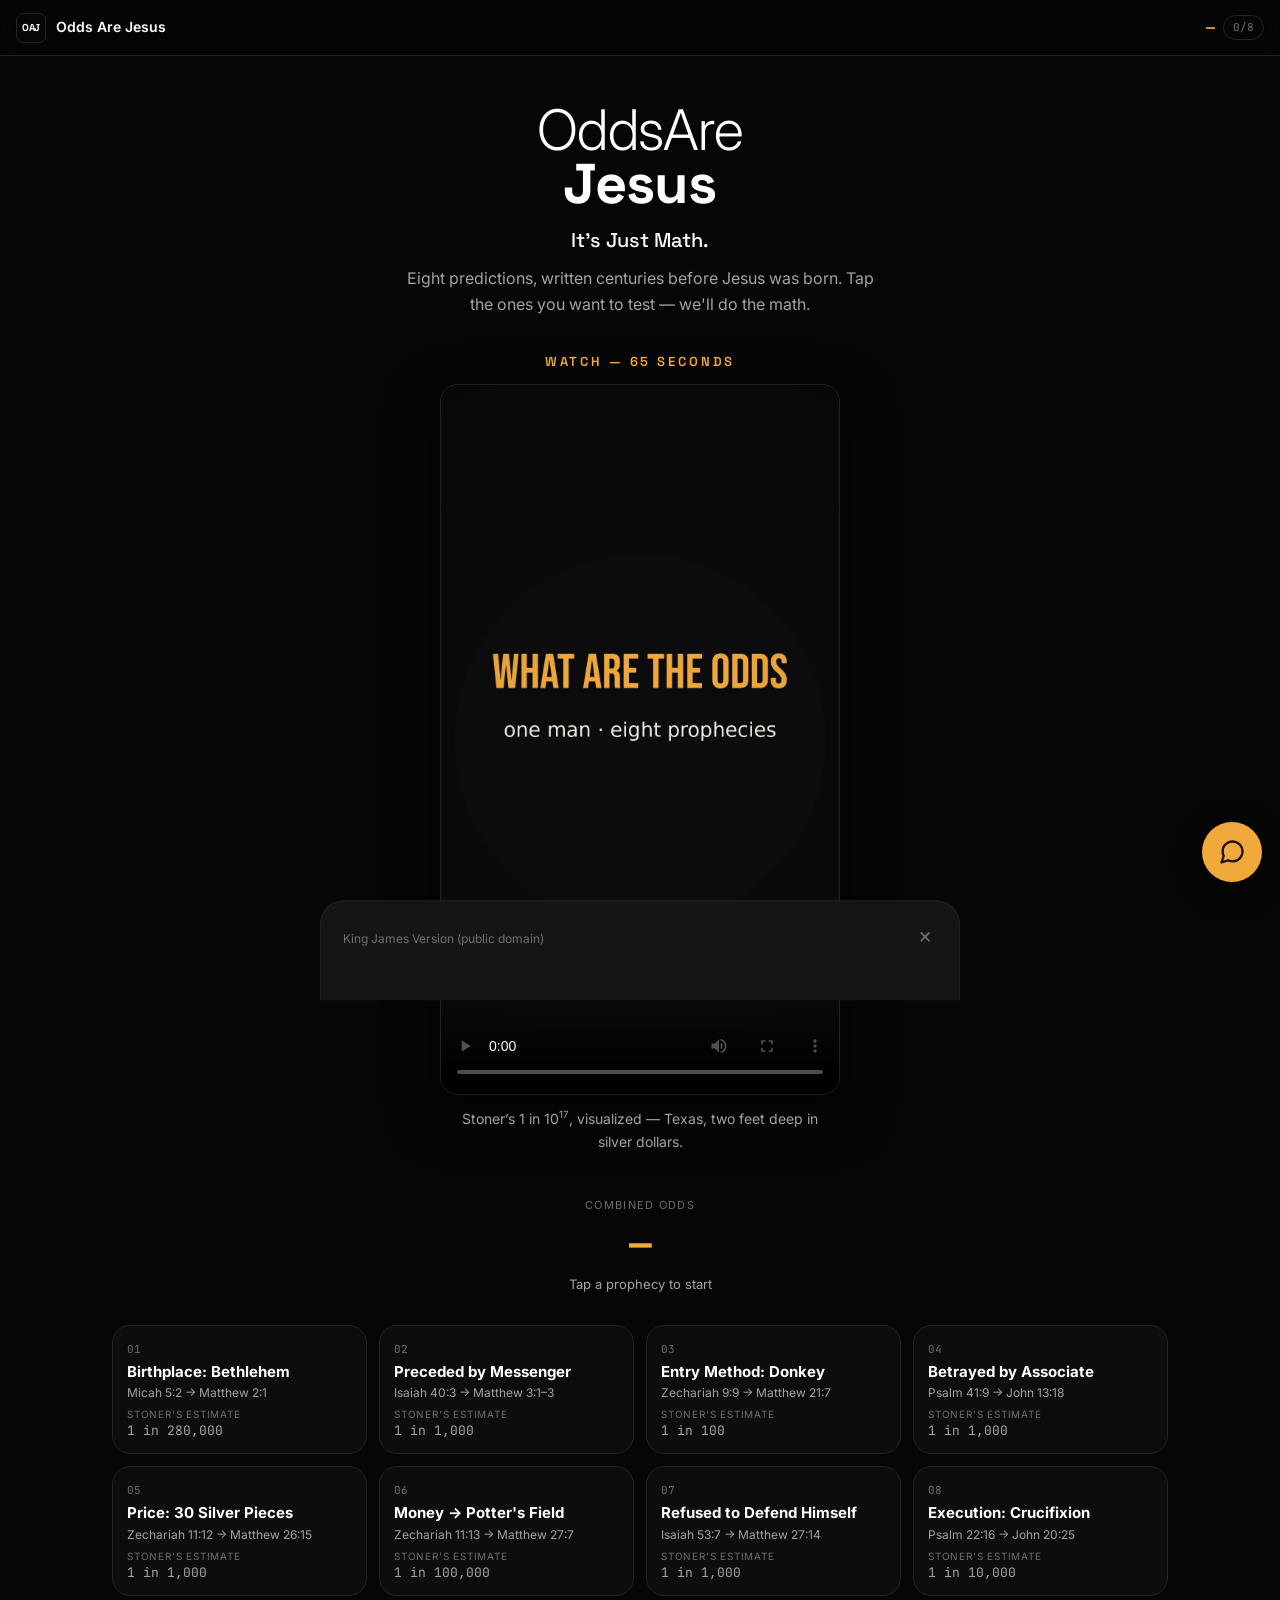
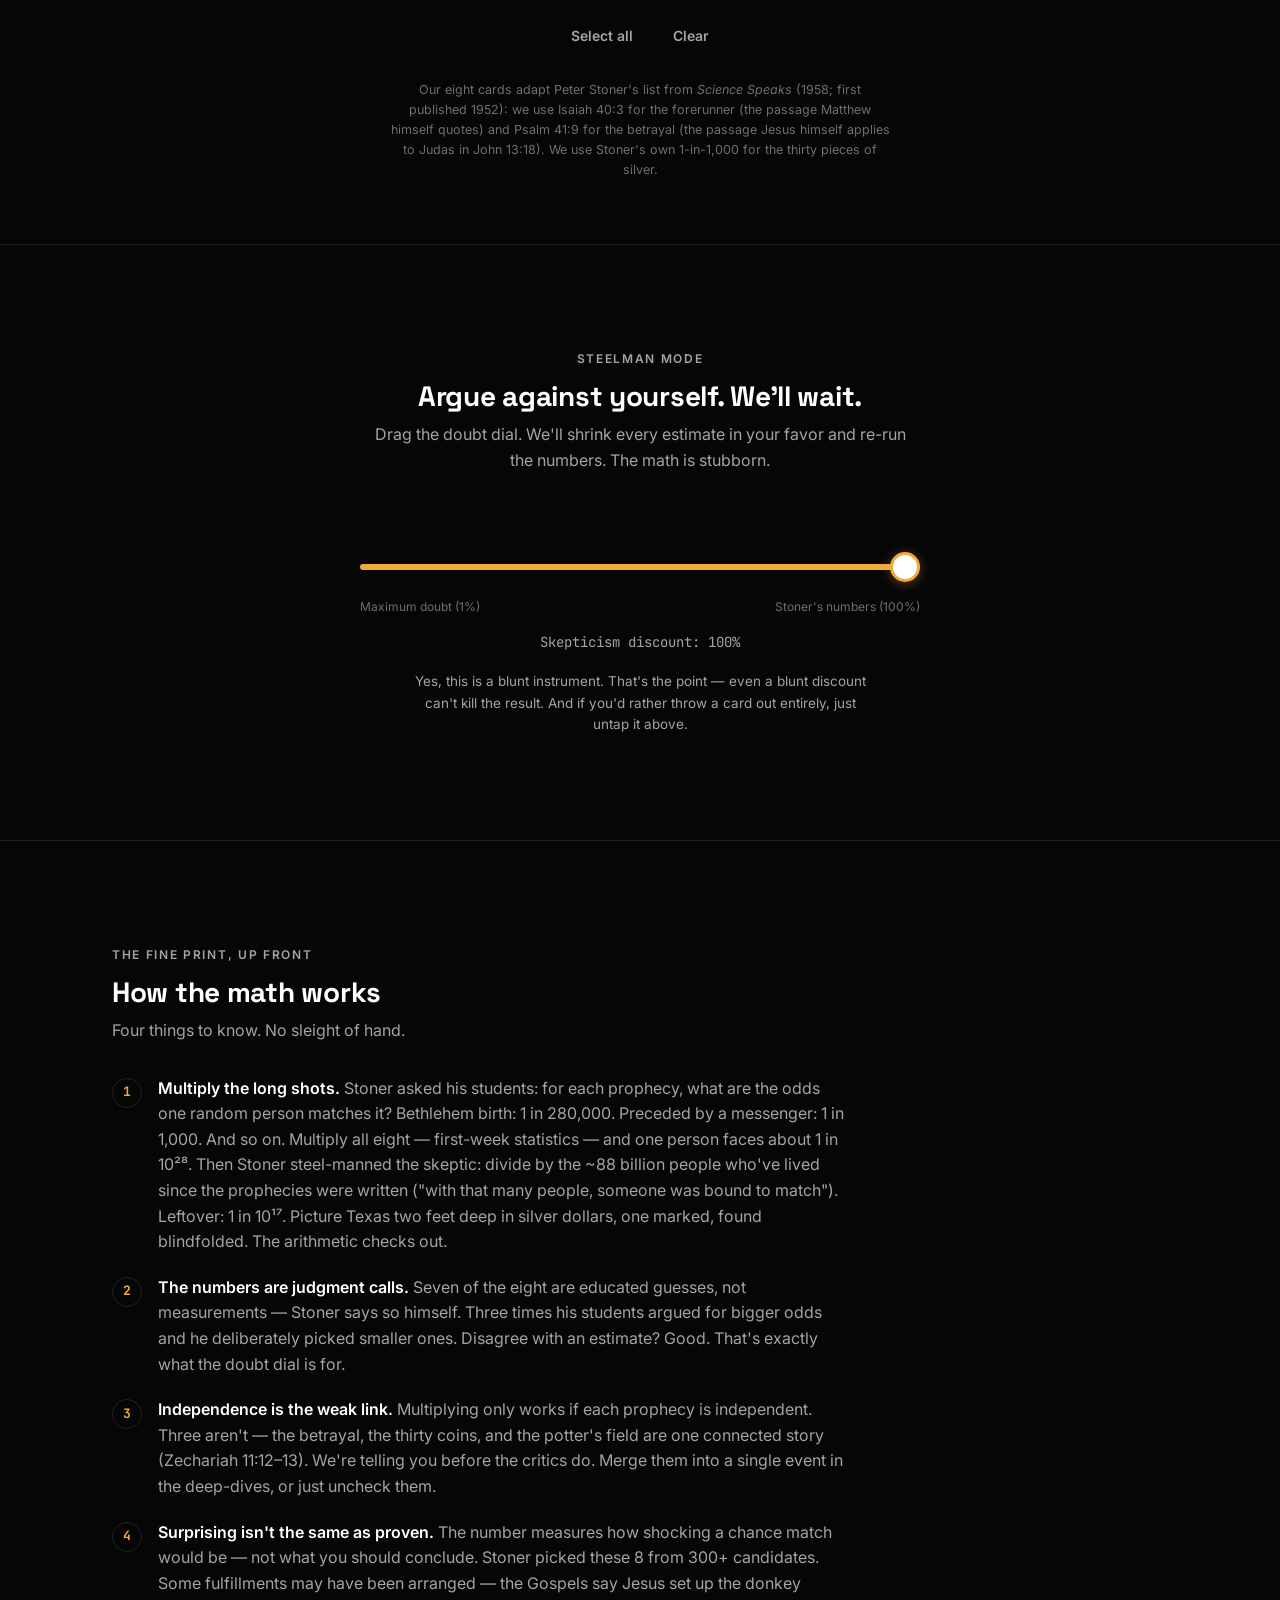
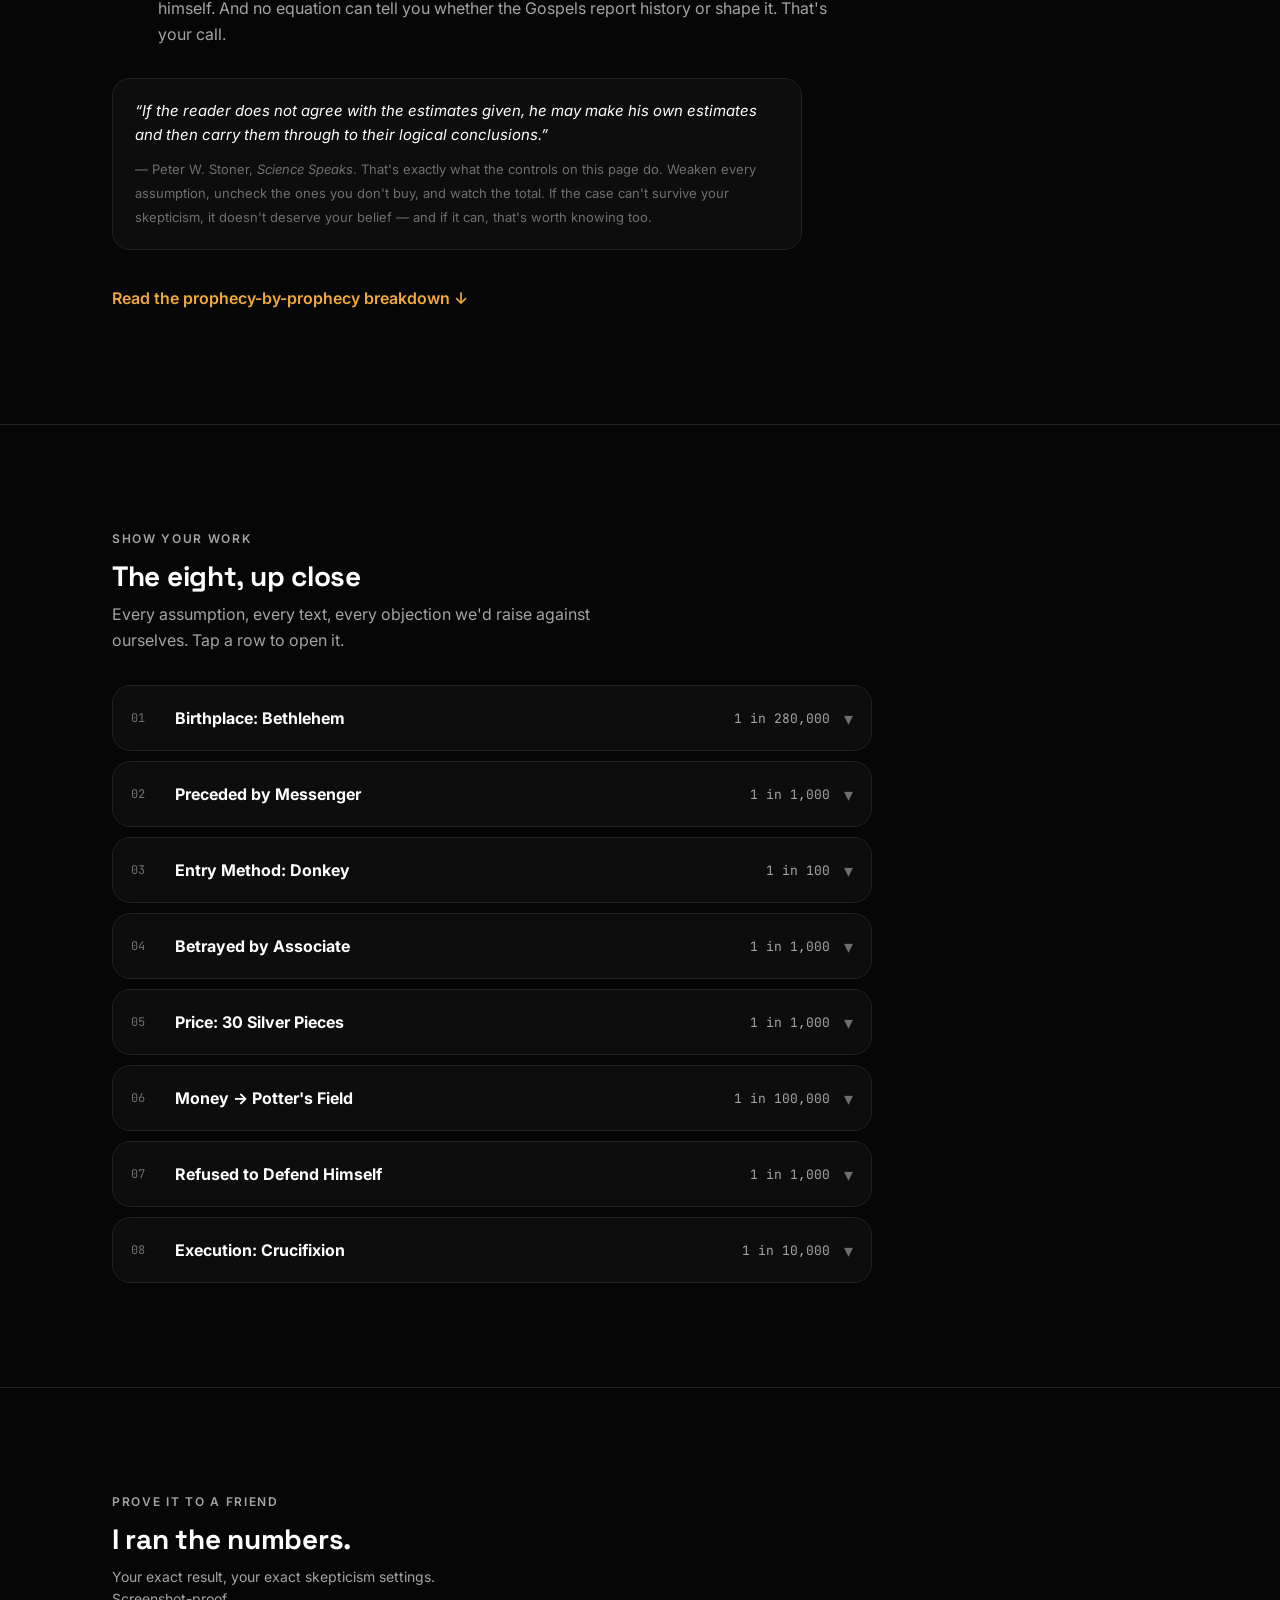
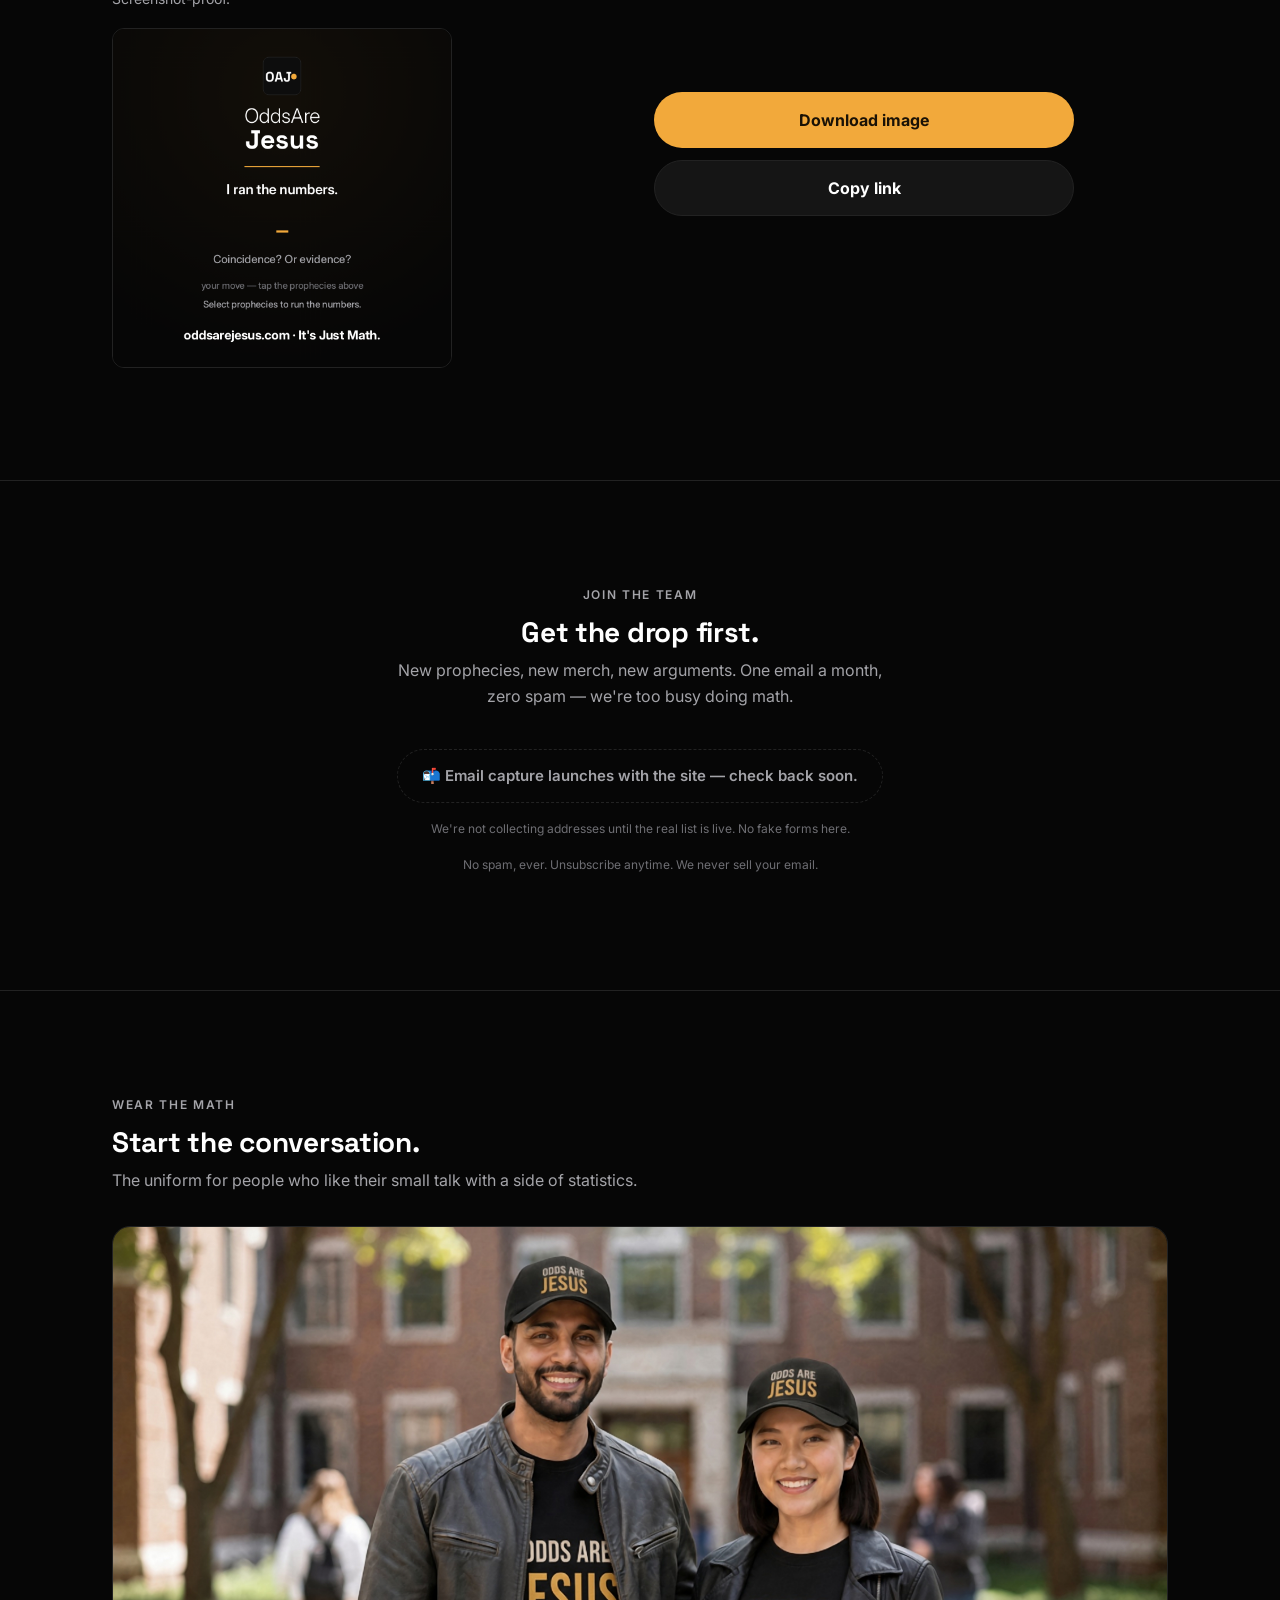
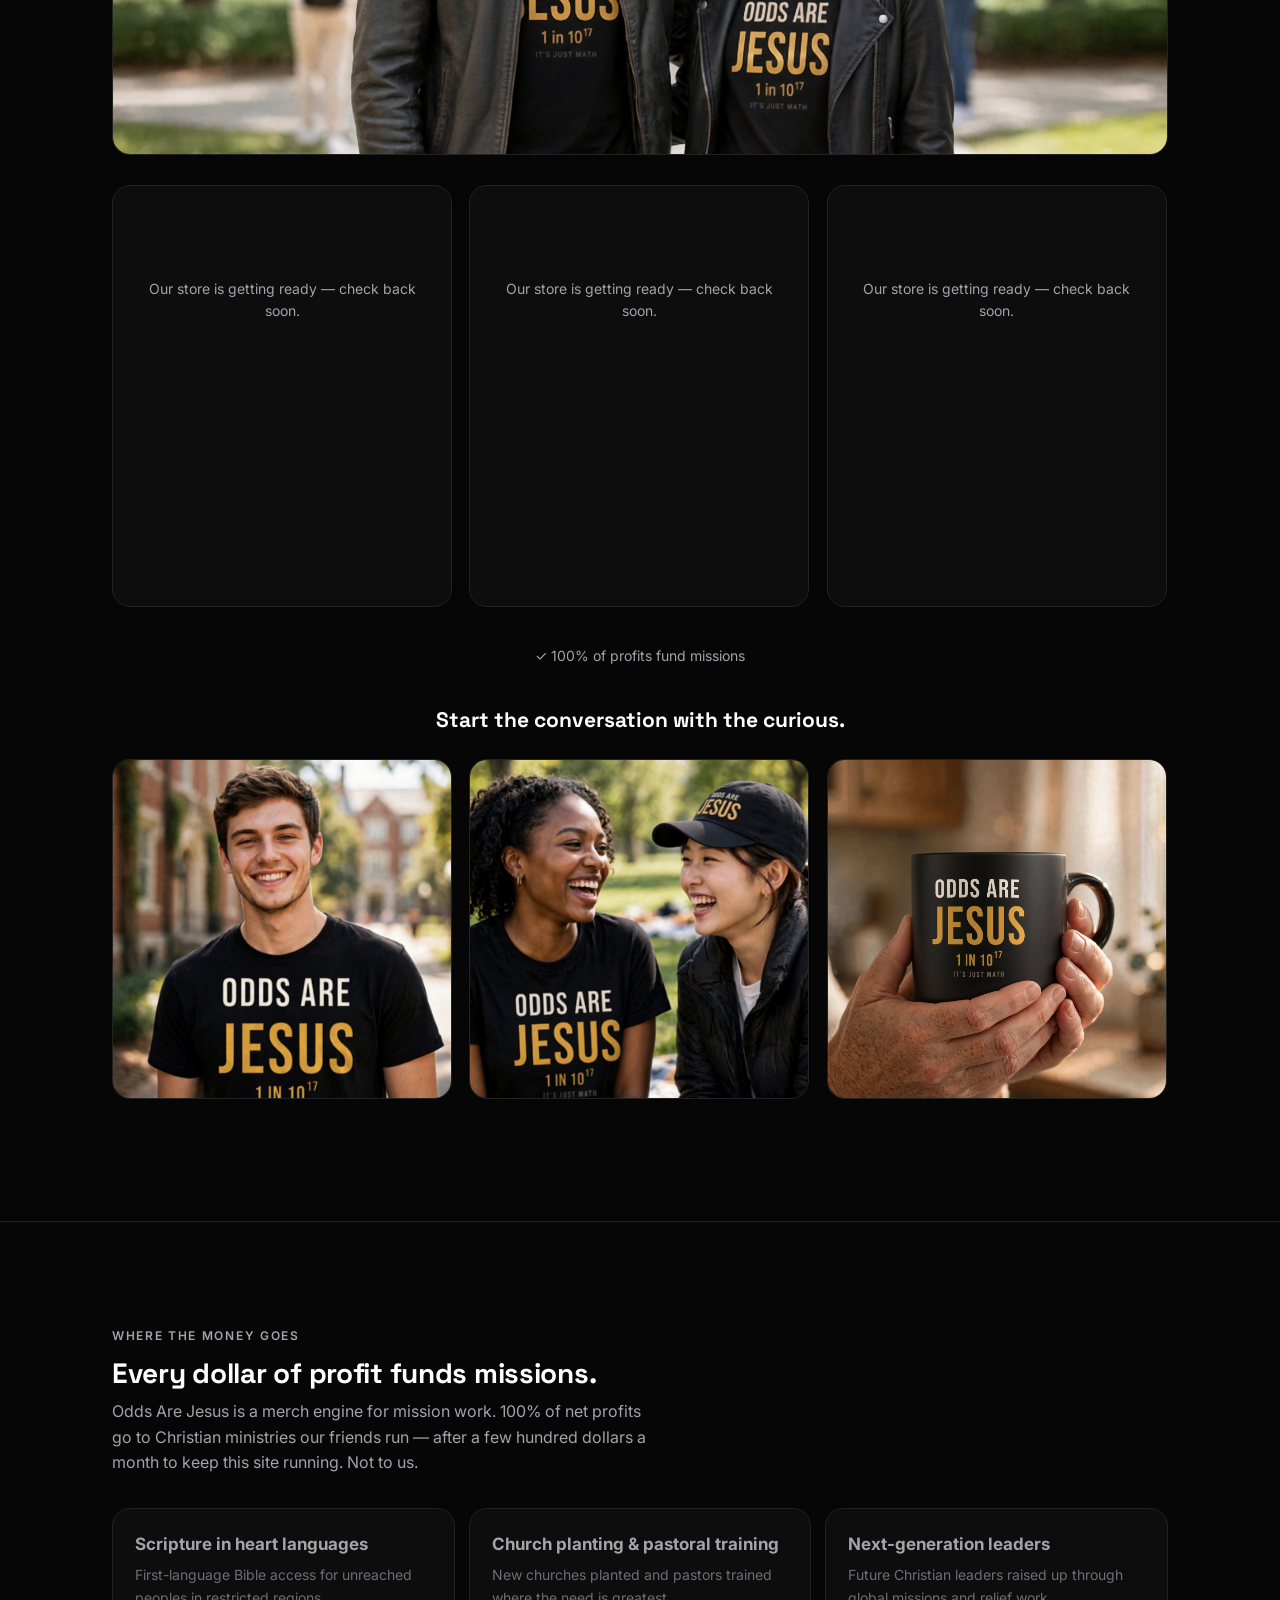
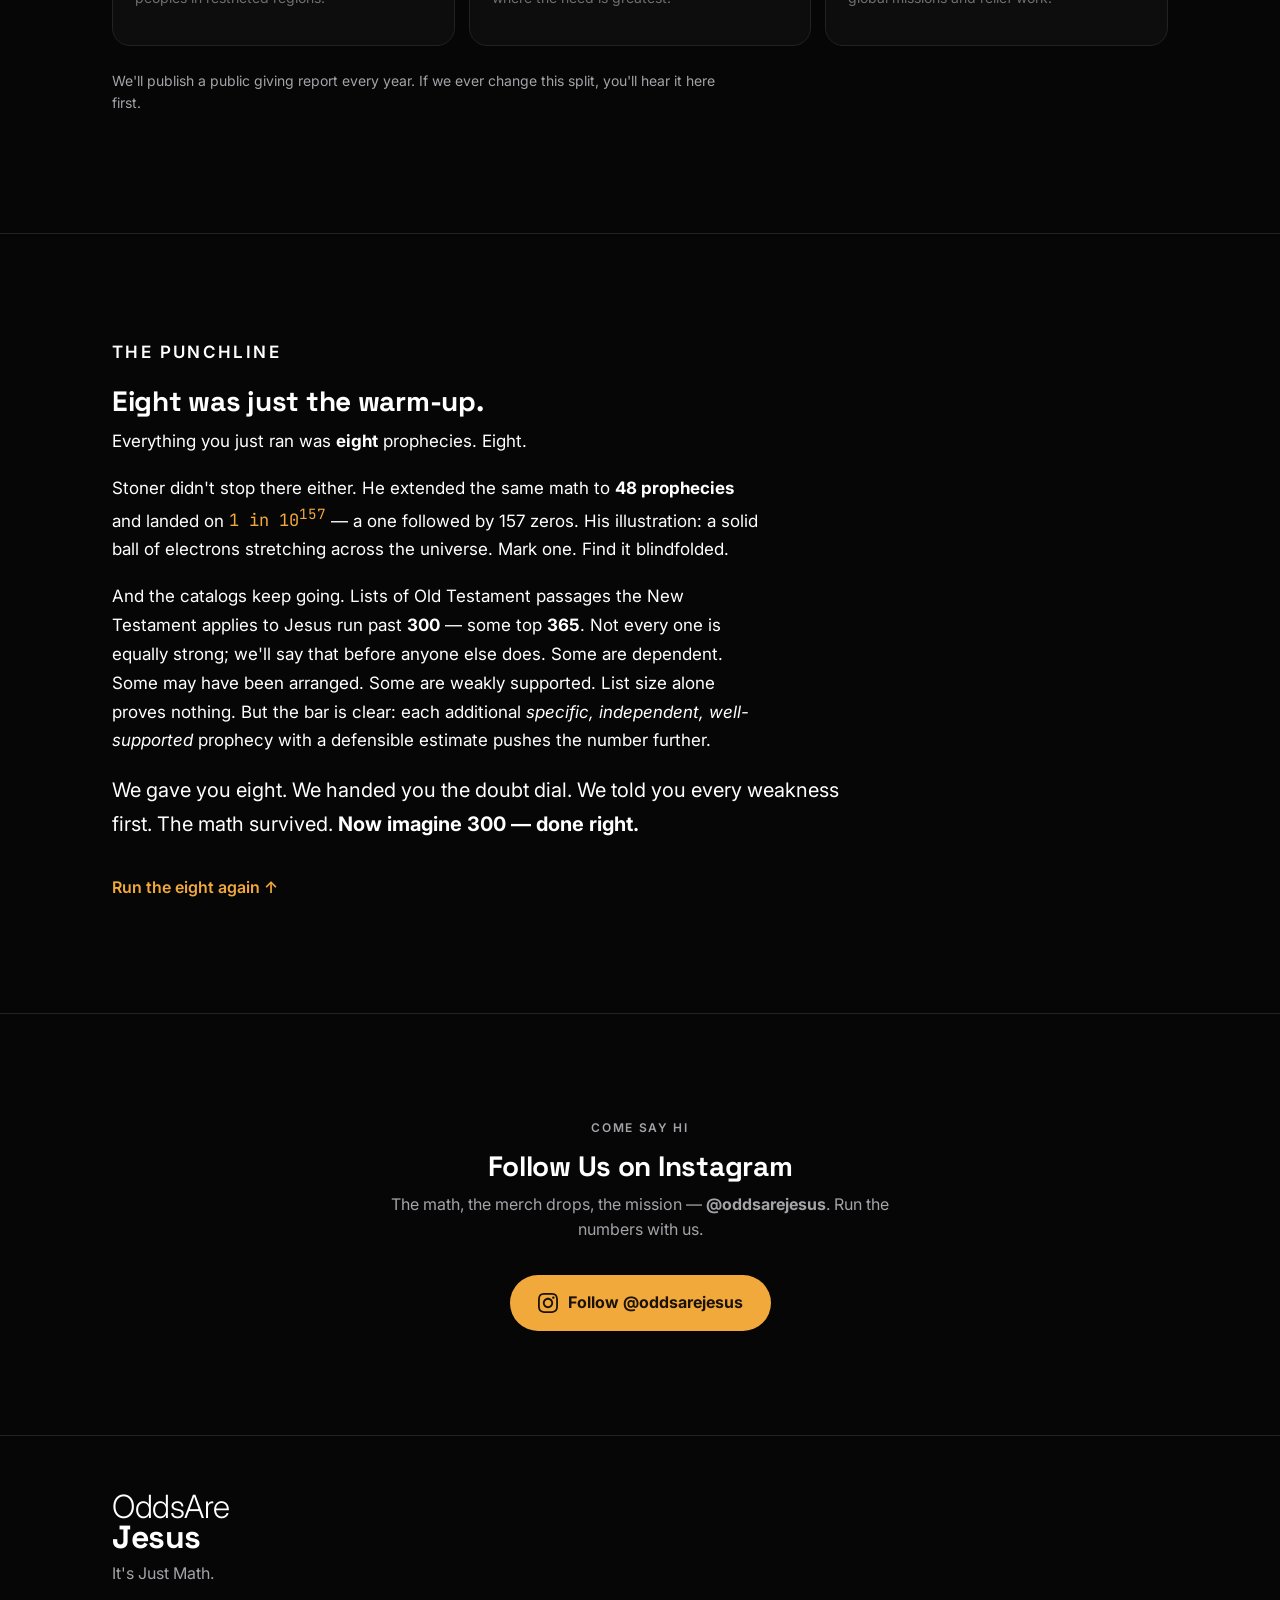
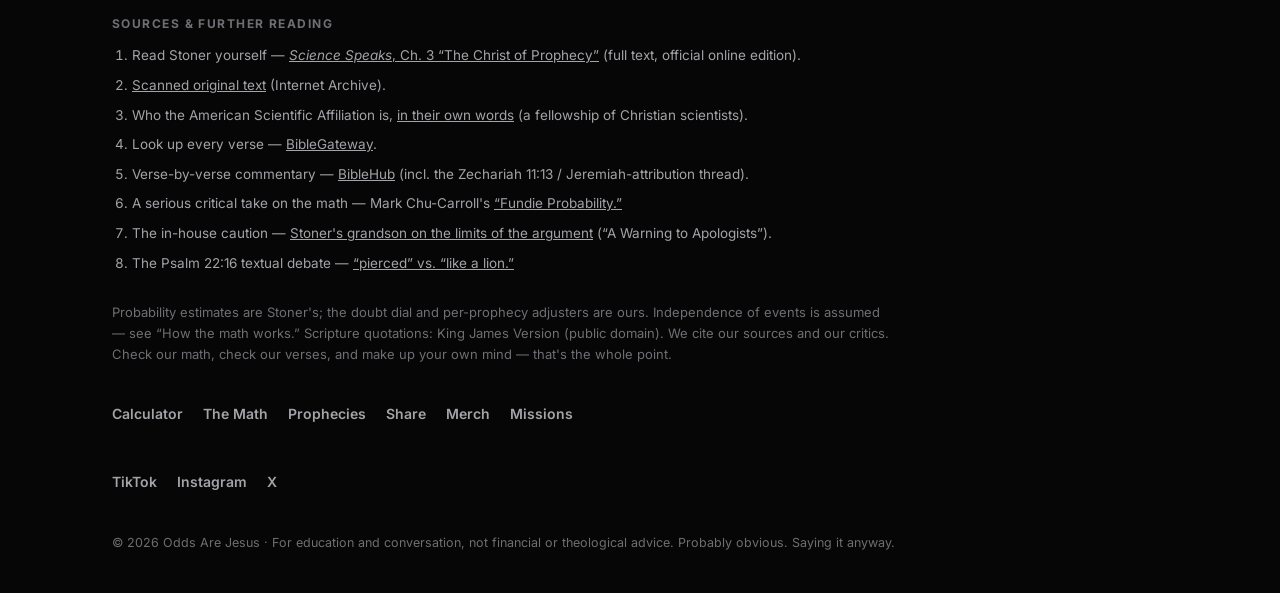
==== commit abac10f9: "Publish v2 production site to GitHub Pages" ====
--- a/index.html
+++ b/index.html
@@ -1,3324 +1,384 @@
 <!DOCTYPE html>
 <html lang="en">
 <head>
-    <meta charset="UTF-8">
-    <meta name="viewport" content="width=device-width, initial-scale=1.0">
-    
-    <!-- Primary Meta Tags -->
-    <title>OddsAreJesus | The Mathematics of Prophecy</title>
-    <meta name="title" content="OddsAreJesus | The Mathematics of Prophecy">
-    <meta name="description" content="A data-driven probability calculator analyzing historical prophecy fulfillment. Select data points. Adjust for skepticism. See the math. Peer-reviewed by the American Scientific Affiliation.">
-    <meta name="keywords" content="probability, prophecy, mathematics, statistics, historical analysis, peer reviewed, science">
-    <meta name="author" content="OddsAreJesus">
-    <meta name="robots" content="index, follow">
-    <link rel="canonical" href="https://oddsarejesus.com/">
-    
-    <!-- Open Graph / Facebook -->
-    <meta property="og:type" content="website">
-    <meta property="og:url" content="https://oddsarejesus.com/">
-    <meta property="og:title" content="OddsAreJesus | The Mathematics of Prophecy">
-    <meta property="og:description" content="What are the odds one person fulfilled 8 ancient prophecies by chance? 1 in 10¹⁷. Adjust the skepticism yourself—the math still holds.">
-    <meta property="og:image" content="https://oddsarejesus.com/og-image.png">
-    <meta property="og:image:width" content="1200">
-    <meta property="og:image:height" content="630">
-    <meta property="og:locale" content="en_US">
-    <meta property="og:site_name" content="OddsAreJesus">
-    
-    <!-- Twitter -->
-    <meta name="twitter:card" content="summary_large_image">
-    <meta name="twitter:url" content="https://oddsarejesus.com/">
-    <meta name="twitter:title" content="OddsAreJesus | The Mathematics of Prophecy">
-    <meta name="twitter:description" content="What are the odds one person fulfilled 8 ancient prophecies by chance? 1 in 10¹⁷. Adjust the skepticism yourself—the math still holds.">
-    <meta name="twitter:image" content="https://oddsarejesus.com/og-image.png">
-    <meta name="twitter:creator" content="@oddsarejesus">
-    
-    <!-- Favicon - Black square with white text aesthetic -->
-    <link rel="icon" type="image/svg+xml" href="data:image/svg+xml,<svg xmlns='http://www.w3.org/2000/svg' viewBox='0 0 100 100'><rect width='100' height='100' fill='%23000'/><text x='50%' y='55%' dominant-baseline='middle' text-anchor='middle' font-family='system-ui' font-size='28' font-weight='900' fill='white'>OAJ</text></svg>">
-    <link rel="apple-touch-icon" href="data:image/svg+xml,<svg xmlns='http://www.w3.org/2000/svg' viewBox='0 0 100 100'><rect width='100' height='100' fill='%23000'/><text x='50%' y='55%' dominant-baseline='middle' text-anchor='middle' font-family='system-ui' font-size='28' font-weight='900' fill='white'>OAJ</text></svg>">
-    
-    <!-- Theme Color -->
-    <meta name="theme-color" content="#000000">
-    <meta name="apple-mobile-web-app-status-bar-style" content="black">
-    <meta name="apple-mobile-web-app-capable" content="yes">
-    <meta name="apple-mobile-web-app-title" content="OddsAreJesus">
-    
-    <!-- Fonts -->
-    <link rel="preconnect" href="https://fonts.googleapis.com">
-    <link rel="preconnect" href="https://fonts.gstatic.com" crossorigin>
-    <link href="https://fonts.googleapis.com/css2?family=Inter:wght@300;400;500;600;700;800;900&family=JetBrains+Mono:wght@400;500;600;700&display=swap" rel="stylesheet">
-    
-    <script src="https://cdnjs.cloudflare.com/ajax/libs/gsap/3.12.2/gsap.min.js"></script>
-    
-    <!-- Structured Data -->
-    <script type="application/ld+json">
-    {
-        "@context": "https://schema.org",
-        "@type": "WebApplication",
-        "name": "OddsAreJesus",
-        "description": "A data-driven probability calculator analyzing historical prophecy fulfillment.",
-        "url": "https://oddsarejesus.com",
-        "applicationCategory": "EducationalApplication",
-        "operatingSystem": "Any",
-        "offers": {
-            "@type": "Offer",
-            "price": "0",
-            "priceCurrency": "USD"
-        }
-    }
-    </script>
-
-    <!-- Analytics - Uncomment preferred option -->
-    <!-- Plausible: <script defer data-domain="oddsarejesus.com" src="https://plausible.io/js/script.js"></script> -->
-    <!-- Vercel: <script defer src="/_vercel/insights/script.js"></script> -->
-
-    <style>
-        :root {
-            --black: #000000;
-            --white: #FFFFFF;
-            --gray-50: #FAFAFA;
-            --gray-100: #F5F5F5;
-            --gray-200: #E5E5E5;
-            --gray-300: #D4D4D4;
-            --gray-400: #A3A3A3;
-            --gray-500: #8A8A8F;
-            --gray-600: #6E6E73;
-            --gray-700: #404040;
-            --gray-800: #262626;
-            --gray-900: #171717;
-            
-            --accent: #FFFFFF;
-            --bg: #000000;
-            --text: #FFFFFF;
-            --text-muted: #8A8A8F;
-            --border: #262626;
-            --card-bg: #0A0A0A;
-            --card-hover: #141414;
-            
-            --radius-sm: 8px;
-            --radius-md: 12px;
-            --radius-lg: 16px;
-            --radius-xl: 24px;
-        }
-
-        * {
-            margin: 0;
-            padding: 0;
-            box-sizing: border-box;
-        }
-
-        html {
-            scroll-behavior: smooth;
-        }
-
-        body {
-            font-family: 'Inter', -apple-system, BlinkMacSystemFont, sans-serif;
-            background: var(--bg);
-            color: var(--text);
-            line-height: 1.5;
-            -webkit-font-smoothing: antialiased;
-            -moz-osx-font-smoothing: grayscale;
-            min-height: 100vh;
-        }
-
-        /* Subtle texture overlay */
-        body::before {
-            content: '';
-            position: fixed;
-            top: 0;
-            left: 0;
-            width: 100%;
-            height: 100%;
-            background-image: url("data:image/svg+xml,%3Csvg viewBox='0 0 400 400' xmlns='http://www.w3.org/2000/svg'%3E%3Cfilter id='noiseFilter'%3E%3CfeTurbulence type='fractalNoise' baseFrequency='0.9' numOctaves='4' stitchTiles='stitch'/%3E%3C/filter%3E%3Crect width='100%25' height='100%25' filter='url(%23noiseFilter)'/%3E%3C/svg%3E");
-            opacity: 0.03;
-            pointer-events: none;
-            z-index: 0;
-        }
-
-        .container {
-            position: relative;
-            z-index: 1;
-            max-width: 1000px;
-            margin: 0 auto;
-            padding: 60px 24px 160px;
-        }
-
-        /* Logo / Header */
-        .header {
-            text-align: center;
-            margin-bottom: 80px;
-            padding-top: 20px;
-        }
-
-        .logo {
-            margin-bottom: 48px;
-        }
-
-        .logo-text {
-            font-size: clamp(48px, 12vw, 80px);
-            font-weight: 900;
-            letter-spacing: -0.03em;
-            line-height: 0.9;
-        }
-
-        .logo-text .line1 {
-            display: block;
-            font-weight: 400;
-            font-size: 0.85em;
-        }
-
-        .logo-text .line2 {
-            display: block;
-            font-weight: 900;
-        }
-
-        .tagline {
-            font-size: 18px;
-            font-weight: 400;
-            color: var(--gray-400);
-            max-width: 500px;
-            margin: 0 auto;
-            line-height: 1.6;
-        }
-
-        /* Stats Row */
-        .stats-row {
-            display: flex;
-            justify-content: center;
-            gap: 48px;
-            margin-top: 48px;
-            flex-wrap: wrap;
-        }
-
-        .stat {
-            text-align: center;
-        }
-
-        .stat-value {
-            font-family: 'JetBrains Mono', monospace;
-            font-size: 32px;
-            font-weight: 700;
-            color: var(--white);
-        }
-
-        .stat-label {
-            font-size: 12px;
-            font-weight: 500;
-            color: var(--gray-500);
-            text-transform: uppercase;
-            letter-spacing: 0.1em;
-            margin-top: 4px;
-        }
-
-        .stat.clickable {
-            cursor: pointer;
-            transition: transform 0.2s;
-        }
-
-        .stat.clickable:hover {
-            transform: translateY(-2px);
-        }
-
-        .stat.clickable .stat-value {
-            text-decoration: underline;
-            text-decoration-color: var(--gray-600);
-            text-underline-offset: 4px;
-        }
-
-        .info-icon {
-            font-size: 16px;
-            color: var(--gray-400);
-            text-decoration: none;
-            display: inline;
-            vertical-align: super;
-            font-size: 14px;
-        }
-
-        /* Verification Badge */
-        .verification {
-            display: flex;
-            justify-content: center;
-            margin-bottom: 64px;
-        }
-
-        .verification-badge {
-            display: flex;
-            align-items: center;
-            gap: 16px;
-            padding: 16px 24px;
-            background: var(--card-bg);
-            border: 1px solid var(--border);
-            border-radius: var(--radius-lg);
-            cursor: pointer;
-            transition: all 0.2s;
-        }
-
-        .verification-badge:hover {
-            background: var(--card-hover);
-            border-color: var(--gray-600);
-        }
-
-        .verification-icon {
-            width: 44px;
-            height: 44px;
-            background: var(--white);
-            color: var(--black);
-            border-radius: var(--radius-md);
-            display: flex;
-            align-items: center;
-            justify-content: center;
-            font-weight: 800;
-            font-size: 12px;
-            letter-spacing: -0.02em;
-        }
-
-        .verification-text {
-            text-align: left;
-        }
-
-        .verification-title {
-            font-size: 14px;
-            font-weight: 600;
-            color: var(--white);
-            display: flex;
-            align-items: center;
-            gap: 6px;
-        }
-
-        .verification-title .info {
-            font-size: 12px;
-            color: var(--gray-500);
-        }
-
-        .verification-subtitle {
-            font-size: 13px;
-            color: var(--gray-500);
-        }
-
-        /* Control Panel */
-        .control-panel {
-            background: var(--card-bg);
-            border: 1px solid var(--border);
-            border-radius: var(--radius-xl);
-            padding: 32px;
-            margin-bottom: 48px;
-        }
-
-        .control-header {
-            display: flex;
-            justify-content: space-between;
-            align-items: center;
-            margin-bottom: 24px;
-            flex-wrap: wrap;
-            gap: 16px;
-        }
-
-        .control-label {
-            font-size: 14px;
-            font-weight: 600;
-            text-transform: uppercase;
-            letter-spacing: 0.1em;
-            color: var(--gray-400);
-        }
-
-        .control-value {
-            font-family: 'JetBrains Mono', monospace;
-            font-size: 36px;
-            font-weight: 700;
-            color: var(--white);
-        }
-
-        .slider-container {
-            position: relative;
-            margin-bottom: 16px;
-        }
-
-        .slider-track {
-            height: 4px;
-            background: var(--gray-800);
-            border-radius: 100px;
-            overflow: hidden;
-        }
-
-        .slider-fill {
-            height: 100%;
-            background: var(--white);
-            border-radius: 100px;
-            transition: width 0.1s;
-        }
-
-        input[type="range"] {
-            -webkit-appearance: none;
-            appearance: none;
-            width: 100%;
-            height: 4px;
-            background: transparent;
-            position: absolute;
-            top: 0;
-            left: 0;
-            cursor: pointer;
-        }
-
-        input[type="range"]::-webkit-slider-thumb {
-            -webkit-appearance: none;
-            appearance: none;
-            width: 20px;
-            height: 20px;
-            background: var(--white);
-            border-radius: 50%;
-            cursor: grab;
-            box-shadow: 0 2px 8px rgba(0,0,0,0.5);
-            transition: transform 0.15s;
-        }
-
-        input[type="range"]::-webkit-slider-thumb:hover {
-            transform: scale(1.15);
-        }
-
-        input[type="range"]::-webkit-slider-thumb:active {
-            cursor: grabbing;
-        }
-
-        .slider-labels {
-            display: flex;
-            justify-content: space-between;
-            font-size: 11px;
-            font-weight: 500;
-            color: var(--gray-600);
-            text-transform: uppercase;
-            letter-spacing: 0.05em;
-        }
-
-        .control-note {
-            margin-top: 24px;
-            padding-top: 24px;
-            border-top: 1px solid var(--border);
-            font-size: 14px;
-            color: var(--gray-500);
-            text-align: center;
-        }
-
-        /* Section Header */
-        .section-header {
-            margin-bottom: 32px;
-        }
-
-        .section-title {
-            font-size: 14px;
-            font-weight: 600;
-            text-transform: uppercase;
-            letter-spacing: 0.1em;
-            color: var(--gray-400);
-            margin-bottom: 8px;
-        }
-
-        .section-subtitle {
-            font-size: 16px;
-            color: var(--gray-500);
-        }
-
-        /* Data Grid */
-        .data-grid {
-            display: grid;
-            grid-template-columns: repeat(auto-fill, minmax(280px, 1fr));
-            gap: 16px;
-            margin-bottom: 64px;
-        }
-
-        .data-card {
-            background: var(--card-bg);
-            border: 1px solid var(--border);
-            border-radius: var(--radius-lg);
-            padding: 24px;
-            cursor: pointer;
-            transition: all 0.2s;
-            position: relative;
-        }
-
-        .data-card:hover {
-            background: var(--card-hover);
-            border-color: var(--gray-700);
-        }
-
-        .data-card.selected {
-            border-color: var(--white);
-            background: var(--gray-900);
-        }
-
-        .data-card.selected::before {
-            content: '✓';
-            position: absolute;
-            top: 16px;
-            right: 16px;
-            width: 24px;
-            height: 24px;
-            background: var(--white);
-            color: var(--black);
-            border-radius: 50%;
-            display: flex;
-            align-items: center;
-            justify-content: center;
-            font-size: 12px;
-            font-weight: 700;
-        }
-
-        .card-number {
-            font-family: 'JetBrains Mono', monospace;
-            font-size: 11px;
-            font-weight: 600;
-            color: var(--gray-600);
-            margin-bottom: 12px;
-        }
-
-        .card-title {
-            font-size: 17px;
-            font-weight: 700;
-            margin-bottom: 4px;
-            color: var(--white);
-        }
-
-        .card-source {
-            font-size: 13px;
-            color: var(--gray-500);
-            margin-bottom: 20px;
-        }
-
-        .card-odds {
-            display: flex;
-            align-items: baseline;
-            gap: 8px;
-            margin-bottom: 20px;
-        }
-
-        .card-odds-value {
-            font-family: 'JetBrains Mono', monospace;
-            font-size: 18px;
-            font-weight: 700;
-            color: var(--white);
-        }
-
-        .card-odds-label {
-            font-size: 12px;
-            color: var(--gray-500);
-        }
-
-        .view-math-btn {
-            display: inline-flex;
-            align-items: center;
-            gap: 6px;
-            background: var(--gray-800);
-            border: none;
-            color: var(--gray-300);
-            padding: 8px 14px;
-            border-radius: 100px;
-            font-family: inherit;
-            font-size: 12px;
-            font-weight: 500;
-            cursor: pointer;
-            transition: all 0.2s;
-        }
-
-        .view-math-btn:hover {
-            background: var(--gray-700);
-            color: var(--white);
-        }
-
-        /* Scale Section */
-        .scale-section {
-            background: var(--card-bg);
-            border: 1px solid var(--border);
-            border-radius: var(--radius-xl);
-            padding: 48px 32px;
-            text-align: center;
-            margin-bottom: 64px;
-        }
-
-        .scale-title {
-            font-size: 12px;
-            font-weight: 600;
-            text-transform: uppercase;
-            letter-spacing: 0.15em;
-            color: var(--gray-500);
-            margin-bottom: 32px;
-        }
-
-        .scale-visual {
-            display: flex;
-            justify-content: center;
-            align-items: center;
-            gap: 32px;
-            margin-bottom: 32px;
-            flex-wrap: wrap;
-        }
-
-        .scale-item {
-            padding: 24px 32px;
-            background: var(--gray-900);
-            border: 1px solid var(--border);
-            border-radius: var(--radius-lg);
-            min-width: 160px;
-            transition: all 0.3s;
-        }
-
-        .scale-item.active {
-            border-color: var(--white);
-            background: var(--gray-800);
-        }
-
-        .scale-exp {
-            font-family: 'JetBrains Mono', monospace;
-            font-size: 28px;
-            font-weight: 700;
-            color: var(--white);
-            margin-bottom: 8px;
-        }
-
-        .scale-desc {
-            font-size: 12px;
-            color: var(--gray-500);
-            line-height: 1.4;
-        }
-
-        .scale-arrow {
-            font-size: 24px;
-            color: var(--gray-600);
-        }
-
-        .scale-explanation {
-            max-width: 560px;
-            margin: 0 auto;
-            font-size: 16px;
-            color: var(--gray-400);
-            line-height: 1.7;
-        }
-
-        .scale-explanation strong {
-            color: var(--white);
-            font-weight: 600;
-        }
-
-        /* Bottom Bar */
-        .bottom-bar {
-            position: fixed;
-            bottom: 24px;
-            left: 50%;
-            transform: translateX(-50%);
-            background: var(--white);
-            color: var(--black);
-            border-radius: 100px;
-            padding: 12px 16px 12px 28px;
-            display: flex;
-            align-items: center;
-            gap: 20px;
-            box-shadow: 0 20px 60px rgba(0,0,0,0.8);
-            z-index: 1000;
-            transition: all 0.3s;
-        }
-
-        .result-display {
-            text-align: left;
-        }
-
-        .result-label {
-            font-size: 10px;
-            font-weight: 600;
-            text-transform: uppercase;
-            letter-spacing: 0.05em;
-            color: var(--gray-500);
-        }
-
-        .result-value {
-            font-family: 'JetBrains Mono', monospace;
-            font-size: 20px;
-            font-weight: 700;
-            color: var(--black);
-        }
-
-        .selection-count {
-            font-family: 'JetBrains Mono', monospace;
-            font-size: 13px;
-            color: var(--gray-600);
-            padding: 8px 16px;
-            background: var(--gray-100);
-            border-radius: 100px;
-        }
-
-        .share-btn {
-            background: var(--black);
-            color: var(--white);
-            border: none;
-            padding: 14px 24px;
-            border-radius: 100px;
-            font-family: inherit;
-            font-size: 14px;
-            font-weight: 600;
-            cursor: pointer;
-            transition: all 0.2s;
-            opacity: 0;
-            transform: scale(0.9);
-            pointer-events: none;
-        }
-
-        .share-btn.visible {
-            opacity: 1;
-            transform: scale(1);
-            pointer-events: auto;
-        }
-
-        .share-btn:hover {
-            background: var(--gray-800);
-        }
-
-        /* Modal Overlay */
-        .modal-overlay {
-            position: fixed;
-            top: 0;
-            left: 0;
-            right: 0;
-            bottom: 0;
-            background: rgba(0, 0, 0, 0.8);
-            backdrop-filter: blur(8px);
-            z-index: 2000;
-            opacity: 0;
-            pointer-events: none;
-            transition: opacity 0.3s;
-        }
-
-        .modal-overlay.active {
-            opacity: 1;
-            pointer-events: auto;
-        }
-
-        /* Modal */
-        .modal {
-            position: fixed;
-            bottom: 0;
-            left: 0;
-            right: 0;
-            background: var(--gray-900);
-            border-radius: var(--radius-xl) var(--radius-xl) 0 0;
-            padding: 32px 32px 48px;
-            z-index: 2001;
-            transform: translateY(100%);
-            transition: transform 0.4s cubic-bezier(0.4, 0, 0.2, 1);
-            max-height: 80vh;
-            overflow-y: auto;
-        }
-
-        .modal.active {
-            transform: translateY(0);
-        }
-
-        .modal-handle {
-            width: 40px;
-            height: 4px;
-            background: var(--gray-700);
-            border-radius: 100px;
-            margin: -16px auto 28px;
-            cursor: pointer;
-        }
-
-        .modal-header {
-            text-align: center;
-            margin-bottom: 32px;
-        }
-
-        .modal-title {
-            font-size: 24px;
-            font-weight: 700;
-            margin-bottom: 4px;
-        }
-
-        .modal-source {
-            font-size: 14px;
-            color: var(--gray-500);
-        }
-
-        .math-grid {
-            display: grid;
-            grid-template-columns: 1fr auto 1fr;
-            gap: 16px;
-            align-items: center;
-            max-width: 480px;
-            margin: 0 auto 32px;
-        }
-
-        .math-box {
-            background: var(--gray-800);
-            padding: 20px;
-            border-radius: var(--radius-md);
-            text-align: center;
-        }
-
-        .math-box-label {
-            font-size: 10px;
-            font-weight: 600;
-            text-transform: uppercase;
-            letter-spacing: 0.1em;
-            color: var(--gray-500);
-            margin-bottom: 8px;
-        }
-
-        .math-box-value {
-            font-family: 'JetBrains Mono', monospace;
-            font-size: 22px;
-            font-weight: 700;
-        }
-
-        .math-box-desc {
-            font-size: 11px;
-            color: var(--gray-500);
-            margin-top: 8px;
-        }
-
-        .math-operator {
-            font-size: 28px;
-            color: var(--gray-600);
-        }
-
-        .logic-box {
-            max-width: 480px;
-            margin: 0 auto 24px;
-            padding: 20px;
-            background: var(--gray-800);
-            border-radius: var(--radius-md);
-        }
-
-        .logic-box h4 {
-            font-size: 10px;
-            font-weight: 600;
-            text-transform: uppercase;
-            letter-spacing: 0.1em;
-            color: var(--gray-500);
-            margin-bottom: 12px;
-        }
-
-        .logic-box p {
-            font-size: 14px;
-            color: var(--gray-300);
-            line-height: 1.6;
-        }
-
-        .result-box {
-            max-width: 280px;
-            margin: 0 auto;
-            background: var(--white);
-            color: var(--black);
-            padding: 20px;
-            border-radius: var(--radius-md);
-            text-align: center;
-        }
-
-        .result-box-label {
-            font-size: 10px;
-            font-weight: 600;
-            text-transform: uppercase;
-            letter-spacing: 0.1em;
-            color: var(--gray-500);
-            margin-bottom: 4px;
-        }
-
-        .result-box-value {
-            font-family: 'JetBrains Mono', monospace;
-            font-size: 22px;
-            font-weight: 700;
-        }
-
-        .modal-return-btn {
-            display: block;
-            width: 100%;
-            margin-top: 24px;
-            padding: 16px;
-            background: var(--gray-800);
-            border: 1px solid var(--gray-700);
-            border-radius: 100px;
-            color: var(--gray-300);
-            font-family: inherit;
-            font-size: 14px;
-            font-weight: 600;
-            cursor: pointer;
-            transition: all 0.2s;
-        }
-
-        .modal-return-btn:hover {
-            background: var(--gray-700);
-            color: var(--white);
-        }
-
-        /* Info Modal */
-        .info-modal {
-            position: fixed;
-            top: 50%;
-            left: 50%;
-            transform: translate(-50%, -50%) scale(0.95);
-            background: var(--gray-900);
-            border: 1px solid var(--border);
-            border-radius: var(--radius-xl);
-            padding: 40px;
-            z-index: 3000;
-            opacity: 0;
-            pointer-events: none;
-            transition: all 0.3s;
-            max-width: 520px;
-            width: calc(100% - 48px);
-            max-height: 85vh;
-            overflow-y: auto;
-        }
-
-        .info-modal.active {
-            opacity: 1;
-            transform: translate(-50%, -50%) scale(1);
-            pointer-events: auto;
-        }
-
-        .info-modal-close {
-            position: absolute;
-            top: 16px;
-            right: 16px;
-            width: 32px;
-            height: 32px;
-            background: var(--gray-800);
-            border: none;
-            border-radius: 50%;
-            cursor: pointer;
-            display: flex;
-            align-items: center;
-            justify-content: center;
-            font-size: 18px;
-            color: var(--gray-400);
-            transition: all 0.2s;
-        }
-
-        .info-modal-close:hover {
-            background: var(--gray-700);
-            color: var(--white);
-        }
-
-        .info-modal-header {
-            display: flex;
-            align-items: flex-start;
-            gap: 16px;
-            margin-bottom: 28px;
-            padding-bottom: 28px;
-            border-bottom: 1px solid var(--border);
-        }
-
-        .info-modal-icon {
-            width: 52px;
-            height: 52px;
-            min-width: 52px;
-            background: var(--white);
-            color: var(--black);
-            border-radius: var(--radius-md);
-            display: flex;
-            align-items: center;
-            justify-content: center;
-            font-weight: 800;
-            font-size: 14px;
-        }
-
-        .info-modal-title h3 {
-            font-size: 20px;
-            font-weight: 700;
-            margin-bottom: 4px;
-        }
-
-        .info-modal-title p {
-            font-size: 13px;
-            color: var(--gray-500);
-        }
-
-        .info-section {
-            margin-bottom: 24px;
-        }
-
-        .info-section:last-child {
-            margin-bottom: 0;
-        }
-
-        .info-section h4 {
-            font-size: 10px;
-            font-weight: 600;
-            text-transform: uppercase;
-            letter-spacing: 0.1em;
-            color: var(--gray-500);
-            margin-bottom: 12px;
-        }
-
-        .info-quote {
-            background: var(--gray-800);
-            border-left: 2px solid var(--white);
-            padding: 16px 20px;
-            border-radius: 0 var(--radius-sm) var(--radius-sm) 0;
-            font-size: 14px;
-            color: var(--gray-300);
-            line-height: 1.7;
-            font-style: italic;
-        }
-
-        .info-quote .attribution {
-            margin-top: 12px;
-            font-style: normal;
-            font-size: 12px;
-            color: var(--gray-500);
-            font-weight: 500;
-        }
-
-        .info-text {
-            font-size: 14px;
-            color: var(--gray-300);
-            line-height: 1.7;
-        }
-
-        .info-text strong {
-            font-weight: 600;
-            color: var(--white);
-        }
-
-        .info-list {
-            list-style: none;
-        }
-
-        .info-list li {
-            display: flex;
-            align-items: flex-start;
-            gap: 12px;
-            padding: 12px 0;
-            border-bottom: 1px solid var(--gray-800);
-            font-size: 13px;
-            color: var(--gray-300);
-        }
-
-        .info-list li:last-child {
-            border-bottom: none;
-        }
-
-        .info-list .bullet {
-            width: 5px;
-            height: 5px;
-            min-width: 5px;
-            background: var(--white);
-            border-radius: 50%;
-            margin-top: 6px;
-        }
-
-        .info-credentials {
-            display: grid;
-            gap: 12px;
-        }
-
-        .credential-card {
-            background: var(--gray-800);
-            padding: 16px;
-            border-radius: var(--radius-md);
-        }
-
-        .credential-card .name {
-            font-size: 14px;
-            font-weight: 600;
-            color: var(--white);
-            margin-bottom: 4px;
-        }
-
-        .credential-card .role {
-            font-size: 12px;
-            color: var(--gray-500);
-        }
-
-        .info-link {
-            display: inline-flex;
-            align-items: center;
-            gap: 6px;
-            margin-top: 16px;
-            padding: 10px 16px;
-            background: var(--gray-800);
-            border-radius: 100px;
-            font-size: 12px;
-            font-weight: 500;
-            color: var(--gray-300);
-            text-decoration: none;
-            transition: all 0.2s;
-        }
-
-        .info-link:hover {
-            background: var(--gray-700);
-            color: var(--white);
-        }
-
-        /* Scripture Links */
-        .scripture-link {
-            color: var(--white);
-            text-decoration: underline;
-            text-decoration-color: var(--gray-500);
-            text-underline-offset: 3px;
-            cursor: pointer;
-            transition: all 0.2s;
-            display: inline;
-        }
-
-        .scripture-link:hover {
-            text-decoration-color: var(--white);
-        }
-
-        /* Scripture Modal */
-        .scripture-modal {
-            max-width: 560px;
-        }
-
-        .scripture-box {
-            background: var(--gray-800);
-            border-radius: var(--radius-md);
-            padding: 20px;
-            margin-top: 8px;
-        }
-
-        .scripture-box.prophecy {
-            border-left: 3px solid var(--gray-500);
-        }
-
-        .scripture-box.fulfillment {
-            border-left: 3px solid var(--white);
-        }
-
-        .scripture-ref {
-            font-size: 12px;
-            font-weight: 600;
-            text-transform: uppercase;
-            letter-spacing: 0.05em;
-            color: var(--gray-400);
-            margin-bottom: 10px;
-        }
-
-        .scripture-text {
-            font-size: 15px;
-            line-height: 1.7;
-            color: var(--gray-200);
-            margin: 0;
-            font-style: italic;
-        }
-
-        .scripture-arrow {
-            text-align: center;
-            font-size: 24px;
-            color: var(--gray-500);
-            margin: 16px 0 8px;
-        }
-
-        .scripture-time-label {
-            text-align: center;
-            font-size: 12px;
-            font-weight: 600;
-            text-transform: uppercase;
-            letter-spacing: 0.08em;
-            color: var(--gray-500);
-            margin-bottom: 16px;
-        }
-
-        /* Toast */
-        .toast {
-            position: fixed;
-            top: 50%;
-            left: 50%;
-            transform: translate(-50%, -50%) scale(0.95);
-            background: var(--gray-900);
-            border: 1px solid var(--white);
-            border-radius: var(--radius-xl);
-            padding: 48px;
-            text-align: center;
-            z-index: 3000;
-            opacity: 0;
-            pointer-events: none;
-            transition: all 0.3s;
-            max-width: 400px;
-            width: calc(100% - 48px);
-        }
-
-        .toast.active {
-            opacity: 1;
-            transform: translate(-50%, -50%) scale(1);
-            pointer-events: auto;
-        }
-
-        .toast-icon {
-            font-size: 48px;
-            margin-bottom: 20px;
-        }
-
-        .toast h3 {
-            font-size: 22px;
-            font-weight: 700;
-            margin-bottom: 12px;
-        }
-
-        .toast p {
-            font-size: 14px;
-            color: var(--gray-400);
-            line-height: 1.6;
-            margin-bottom: 24px;
-        }
-
-        .toast-btn {
-            background: var(--white);
-            color: var(--black);
-            border: none;
-            padding: 14px 32px;
-            border-radius: 100px;
-            font-family: inherit;
-            font-size: 14px;
-            font-weight: 600;
-            cursor: pointer;
-            transition: all 0.2s;
-        }
-
-        .toast-btn:hover {
-            background: var(--gray-200);
-        }
-
-        /* Footer */
-        .footer {
-            text-align: center;
-            padding: 64px 24px;
-            border-top: 1px solid var(--border);
-        }
-
-        .footer-logo {
-            font-size: 32px;
-            font-weight: 900;
-            margin-bottom: 8px;
-        }
-
-        .footer-logo .line1 {
-            font-weight: 400;
-        }
-
-        .footer-tagline {
-            font-size: 16px;
-            color: var(--gray-500);
-            margin-bottom: 24px;
-        }
-
-        .footer-source {
-            font-size: 12px;
-            color: var(--gray-600);
-        }
-
-        .footer-actions {
-            display: flex;
-            justify-content: center;
-            gap: 16px;
-            margin-top: 32px;
-            flex-wrap: wrap;
-        }
-
-        .footer-btn {
-            display: inline-flex;
-            align-items: center;
-            gap: 8px;
-            background: var(--gray-800);
-            border: 1px solid var(--gray-700);
-            color: var(--white);
-            padding: 14px 24px;
-            border-radius: 100px;
-            font-family: inherit;
-            font-size: 14px;
-            font-weight: 600;
-            cursor: pointer;
-            transition: all 0.2s;
-        }
-
-        .footer-btn:hover {
-            background: var(--gray-700);
-            border-color: var(--gray-600);
-        }
-
-        .footer-btn.primary {
-            background: var(--white);
-            color: var(--black);
-            border-color: var(--white);
-        }
-
-        .footer-btn.primary:hover {
-            background: var(--gray-200);
-            border-color: var(--gray-200);
-        }
-
-        .footer-btn.has-image {
-            padding-left: 14px;
-        }
-
-        .btn-thumb {
-            width: 32px;
-            height: 32px;
-            border-radius: 6px;
-            object-fit: cover;
-        }
-
-        .footer-btn-icon {
-            font-size: 16px;
-        }
-
-        /* Responsive */
-        @media (max-width: 768px) {
-            .container {
-                padding: 40px 16px 140px;
-            }
-
-            .stats-row {
-                gap: 32px;
-            }
-
-            .control-panel {
-                padding: 24px;
-            }
-
-            .bottom-bar {
-                max-width: calc(100% - 32px);
-                padding: 10px 12px 10px 20px;
-                gap: 12px;
-            }
-
-            .result-value {
-                font-size: 16px;
-            }
-
-            .share-btn {
-                padding: 12px 18px;
-                font-size: 13px;
-            }
-
-            .math-grid {
-                grid-template-columns: 1fr;
-                gap: 12px;
-            }
-
-            .math-operator {
-                transform: rotate(90deg);
-            }
-
-            .scale-visual {
-                flex-direction: column;
-                gap: 16px;
-            }
-
-            .scale-arrow {
-                transform: rotate(90deg);
-            }
-        }
-
-        /* Canvas */
-        #shareCanvas {
-            display: none;
-        }
-
-        /* Share Preview Modal */
-        .share-preview-modal {
-            max-width: 600px;
-            text-align: center;
-        }
-
-        .share-preview-header {
-            margin-bottom: 24px;
-        }
-
-        .share-preview-header h3 {
-            font-size: 22px;
-            font-weight: 700;
-            margin-bottom: 4px;
-        }
-
-        .share-preview-header p {
-            font-size: 14px;
-            color: var(--gray-500);
-        }
-
-        .share-preview-container {
-            background: var(--gray-800);
-            border-radius: var(--radius-lg);
-            padding: 20px;
-            margin-bottom: 24px;
-        }
-
-        .share-preview-container canvas {
-            width: 100%;
-            max-width: 400px;
-            height: auto;
-            border-radius: var(--radius-md);
-        }
-
-        .share-preview-actions {
-            display: flex;
-            flex-direction: column;
-            gap: 12px;
-        }
-
-        .share-action-btn {
-            display: flex;
-            align-items: center;
-            justify-content: center;
-            gap: 10px;
-            padding: 16px 24px;
-            border-radius: 100px;
-            font-family: inherit;
-            font-size: 15px;
-            font-weight: 600;
-            cursor: pointer;
-            transition: all 0.2s;
-            border: none;
-        }
-
-        .share-action-btn.primary {
-            background: var(--white);
-            color: var(--black);
-        }
-
-        .share-action-btn.primary:hover {
-            background: var(--gray-200);
-        }
-
-        .share-action-btn.secondary {
-            background: var(--gray-800);
-            color: var(--gray-300);
-            border: 1px solid var(--gray-700);
-        }
-
-        .share-action-btn.secondary:hover {
-            background: var(--gray-700);
-            color: var(--white);
-        }
-
-        /* Merch Store Modal - Full Screen */
-        .merch-modal-overlay {
-            position: fixed;
-            top: 0;
-            left: 0;
-            right: 0;
-            bottom: 0;
-            background: var(--black);
-            z-index: 3000;
-            opacity: 0;
-            pointer-events: none;
-            transition: opacity 0.4s;
-            overflow-y: auto;
-        }
-
-        .merch-modal-overlay.active {
-            opacity: 1;
-            pointer-events: auto;
-        }
-
-        .merch-modal-content {
-            min-height: 100vh;
-            padding: 60px 24px 40px;
-            max-width: 1200px;
-            margin: 0 auto;
-        }
-
-        .merch-close-btn {
-            position: fixed;
-            top: 20px;
-            right: 20px;
-            width: 48px;
-            height: 48px;
-            background: var(--gray-800);
-            border: 1px solid var(--gray-700);
-            border-radius: 50%;
-            color: var(--white);
-            font-size: 24px;
-            cursor: pointer;
-            z-index: 10;
-            transition: all 0.2s;
-            display: flex;
-            align-items: center;
-            justify-content: center;
-        }
-
-        .merch-close-btn:hover {
-            background: var(--gray-700);
-            transform: scale(1.05);
-        }
-
-        .merch-hero {
-            text-align: center;
-            margin-bottom: 48px;
-        }
-
-        .merch-hero h2 {
-            font-size: 42px;
-            font-weight: 700;
-            margin-bottom: 8px;
-            letter-spacing: -0.02em;
-        }
-
-        .merch-hero p {
-            font-size: 18px;
-            color: var(--gray-400);
-        }
-
-        .merch-products {
-            display: flex;
-            flex-direction: column;
-            gap: 32px;
-        }
-
-        .merch-product {
-            display: grid;
-            grid-template-columns: 1fr 1fr;
-            gap: 40px;
-            padding: 32px;
-            background: var(--gray-900);
-            border: 1px solid var(--gray-800);
-            border-radius: var(--radius-xl);
-            align-items: center;
-        }
-
-        .product-gallery {
-            display: flex;
-            flex-direction: column;
-            gap: 12px;
-        }
-
-        .product-main-image {
-            aspect-ratio: 1;
-            background: var(--gray-800);
-            border-radius: var(--radius-lg);
-            overflow: hidden;
-            display: flex;
-            align-items: center;
-            justify-content: center;
-        }
-
-        .product-main-image img {
-            width: 100%;
-            height: 100%;
-            object-fit: cover;
-            transition: transform 0.4s;
-        }
-
-        .product-main-image:hover img {
-            transform: scale(1.03);
-        }
-
-        .product-thumbnails {
-            display: flex;
-            gap: 8px;
-        }
-
-        .thumb {
-            width: 64px;
-            height: 64px;
-            background: var(--gray-800);
-            border: 2px solid var(--gray-700);
-            border-radius: var(--radius-sm);
-            overflow: hidden;
-            cursor: pointer;
-            transition: all 0.2s;
-            padding: 0;
-        }
-
-        .thumb img {
-            width: 100%;
-            height: 100%;
-            object-fit: cover;
-        }
-
-        .thumb:hover {
-            border-color: var(--gray-500);
-        }
-
-        .thumb.active {
-            border-color: var(--white);
-        }
-
-        .product-info {
-            display: flex;
-            flex-direction: column;
-            gap: 16px;
-        }
-
-        .product-tag {
-            display: inline-block;
-            width: fit-content;
-            padding: 6px 12px;
-            background: var(--white);
-            color: var(--black);
-            font-size: 11px;
-            font-weight: 700;
-            text-transform: uppercase;
-            letter-spacing: 0.05em;
-            border-radius: 100px;
-        }
-
-        .product-info h3 {
-            font-size: 28px;
-            font-weight: 700;
-            margin: 0;
-        }
-
-        .product-desc {
-            font-size: 15px;
-            color: var(--gray-400);
-            margin: 0;
-        }
-
-        .product-price {
-            font-family: 'JetBrains Mono', monospace;
-            font-size: 32px;
-            font-weight: 700;
-        }
-
-        .product-options {
-            display: flex;
-            flex-direction: column;
-            gap: 20px;
-        }
-
-        .option-row {
-            display: flex;
-            flex-direction: column;
-            gap: 10px;
-        }
-
-        .option-row label {
-            font-size: 12px;
-            font-weight: 600;
-            text-transform: uppercase;
-            letter-spacing: 0.08em;
-            color: var(--gray-400);
-        }
-
-        .color-swatches {
-            display: flex;
-            gap: 12px;
-        }
-
-        .swatch {
-            width: 40px;
-            height: 40px;
-            border-radius: 50%;
-            border: 2px solid var(--gray-600);
-            cursor: pointer;
-            transition: all 0.2s;
-            position: relative;
-            padding: 0;
-        }
-
-        .swatch.black {
-            background: var(--black);
-            border-color: var(--gray-600);
-        }
-
-        .swatch.white {
-            background: var(--white);
-        }
-
-        .swatch:hover {
-            transform: scale(1.1);
-        }
-
-        .swatch.selected {
-            border-color: var(--white);
-            box-shadow: 0 0 0 2px var(--black), 0 0 0 4px var(--white);
-        }
-
-        .swatch-check {
-            position: absolute;
-            top: 50%;
-            left: 50%;
-            transform: translate(-50%, -50%);
-            font-size: 16px;
-            opacity: 0;
-            transition: opacity 0.2s;
-        }
-
-        .swatch.black .swatch-check {
-            color: var(--white);
-        }
-
-        .swatch.white .swatch-check {
-            color: var(--black);
-        }
-
-        .swatch.selected .swatch-check {
-            opacity: 1;
-        }
-
-        .size-pills {
-            display: flex;
-            gap: 8px;
-            flex-wrap: wrap;
-        }
-
-        .pill {
-            padding: 12px 20px;
-            background: var(--gray-800);
-            border: 1px solid var(--gray-700);
-            border-radius: 100px;
-            color: var(--gray-300);
-            font-family: inherit;
-            font-size: 14px;
-            font-weight: 600;
-            cursor: pointer;
-            transition: all 0.2s;
-        }
-
-        .pill:hover {
-            background: var(--gray-700);
-            border-color: var(--gray-600);
-        }
-
-        .pill.selected {
-            background: var(--white);
-            color: var(--black);
-            border-color: var(--white);
-        }
-
-        .add-to-cart-btn {
-            width: 100%;
-            padding: 18px 32px;
-            background: var(--white);
-            color: var(--black);
-            border: none;
-            border-radius: 100px;
-            font-family: inherit;
-            font-size: 16px;
-            font-weight: 700;
-            cursor: pointer;
-            transition: all 0.2s;
-            margin-top: 8px;
-        }
-
-        .add-to-cart-btn:hover {
-            background: var(--gray-200);
-            transform: translateY(-2px);
-        }
-
-        .merch-footer-banner {
-            display: flex;
-            justify-content: center;
-            gap: 40px;
-            margin-top: 48px;
-            padding-top: 32px;
-            border-top: 1px solid var(--gray-800);
-            flex-wrap: wrap;
-        }
-
-        .banner-item {
-            display: flex;
-            align-items: center;
-            gap: 10px;
-            font-size: 14px;
-            color: var(--gray-400);
-        }
-
-        .banner-icon {
-            font-size: 20px;
-        }
-
-        .banner-icon-minimal {
-            display: flex;
-            align-items: center;
-            justify-content: center;
-            width: 20px;
-            height: 20px;
-            background: var(--white);
-            color: var(--black);
-            border-radius: 50%;
-            font-size: 12px;
-            font-weight: 700;
-        }
-
-        @media (max-width: 768px) {
-            .merch-modal-content {
-                padding: 80px 16px 40px;
-            }
-
-            .merch-hero h2 {
-                font-size: 32px;
-            }
-
-            .merch-product {
-                grid-template-columns: 1fr;
-                gap: 24px;
-                padding: 20px;
-            }
-
-            .product-info h3 {
-                font-size: 24px;
-            }
-
-            .product-price {
-                font-size: 28px;
-            }
-
-            .merch-footer-banner {
-                flex-direction: column;
-                align-items: center;
-                gap: 16px;
-            }
-        }
-    </style>
+<meta charset="UTF-8">
+<meta name="viewport" content="width=device-width, initial-scale=1.0, viewport-fit=cover">
+<title>OddsAreJesus | The Mathematics of Prophecy</title>
+<meta name="description" content="Eight prophecies, written centuries before Jesus was born. Tap the ones you'll grant, drag the doubt dial, and watch the odds. It's just math.">
+<meta name="keywords" content="prophecy probability, messianic prophecies, Peter Stoner, Science Speaks, odds are jesus, bible math, apologetics">
+<meta name="author" content="Odds Are Jesus">
+<meta name="robots" content="index, follow">
+<link rel="canonical" href="https://oddsarejesus.com/">
+
+<!-- Open Graph -->
+<meta property="og:type" content="website">
+<meta property="og:url" content="https://oddsarejesus.com/">
+<meta property="og:title" content="OddsAreJesus | The Mathematics of Prophecy">
+<meta property="og:description" content="Eight prophecies, written centuries before Jesus was born. Tap the ones you'll grant, drag the doubt dial, and watch the odds. It's just math.">
+<meta property="og:image" content="https://oddsarejesus.com/og-image.png">
+<meta property="og:image:width" content="1200">
+<meta property="og:image:height" content="630">
+<meta property="og:locale" content="en_US">
+<meta property="og:site_name" content="Odds Are Jesus">
+
+<!-- Twitter -->
+<meta name="twitter:card" content="summary_large_image">
+<meta name="twitter:creator" content="@oddsarejesus">
+<meta name="twitter:title" content="OddsAreJesus | The Mathematics of Prophecy">
+<meta name="twitter:description" content="Eight prophecies, written centuries before Jesus was born. Tap the ones you'll grant, drag the doubt dial, and watch the odds. It's just math.">
+<meta name="twitter:image" content="https://oddsarejesus.com/og-image.png">
+
+<meta name="theme-color" content="#060606">
+<link rel="icon" href="data:image/svg+xml,%3Csvg%20xmlns='http://www.w3.org/2000/svg'%20viewBox='0%200%2064%2064'%3E%3Crect%20width='64'%20height='64'%20rx='12'%20fill='%23060606'%20stroke='%23222222'%20stroke-width='2'/%3E%3Ctext%20x='32'%20y='42'%20font-family='Arial,sans-serif'%20font-weight='bold'%20font-size='22'%20fill='white'%20text-anchor='middle'%20letter-spacing='-1'%3EOAJ%3C/text%3E%3C/svg%3E">
+<link rel="apple-touch-icon" href="data:image/svg+xml,%3Csvg%20xmlns='http://www.w3.org/2000/svg'%20viewBox='0%200%2064%2064'%3E%3Crect%20width='64'%20height='64'%20rx='12'%20fill='%23060606'%20stroke='%23222222'%20stroke-width='2'/%3E%3Ctext%20x='32'%20y='42'%20font-family='Arial,sans-serif'%20font-weight='bold'%20font-size='22'%20fill='white'%20text-anchor='middle'%20letter-spacing='-1'%3EOAJ%3C/text%3E%3C/svg%3E">
+<meta name="apple-mobile-web-app-capable" content="yes">
+<meta name="apple-mobile-web-app-status-bar-style" content="black-translucent">
+
+<link rel="preconnect" href="https://fonts.googleapis.com">
+<link rel="preconnect" href="https://fonts.gstatic.com" crossorigin>
+<link href="https://fonts.googleapis.com/css2?family=Space+Grotesk:wght@500;700&family=Inter:wght@300;400;500;600;700&family=JetBrains+Mono:wght@500;700&display=swap" rel="stylesheet">
+<link rel="stylesheet" href="styles.css">
+
+<script type="application/ld+json">
+{
+  "@context": "https://schema.org",
+  "@type": "WebApplication",
+  "name": "Odds Are Jesus",
+  "applicationCategory": "EducationalApplication",
+  "operatingSystem": "Web",
+  "url": "https://oddsarejesus.com/",
+  "description": "An interactive calculator exploring the probability estimates behind eight messianic prophecies, adapted from Peter Stoner's Science Speaks. Adjust the skepticism yourself and see what survives."
+}
+</script>
+
+<!-- Analytics hooks (Plausible) — enable at launch
+<script defer data-domain="oddsarejesus.com" src="https://plausible.io/js/script.js"></script>
+-->
 </head>
-<body>
-    <div class="container">
-        <!-- Header -->
-        <header class="header">
-            <div class="logo">
-                <div class="logo-text">
-                    <span class="line1">OddsAre</span>
-                    <span class="line2">Jesus</span>
-                </div>
-            </div>
-            <p class="tagline">A data-driven analysis of historical prophecy fulfillment. Select data points. Adjust for skepticism. See the math.</p>
-            
-            <div class="stats-row">
-                <div class="stat clickable" onclick="showDataPointsModal()">
-                    <div class="stat-value">8 <span class="info-icon">ⓘ</span></div>
-                    <div class="stat-label">Data Points</div>
-                </div>
-                <div class="stat clickable" onclick="showBaseProbabilityModal()">
-                    <div class="stat-value">10<sup>17</sup> <span class="info-icon">ⓘ</span></div>
-                    <div class="stat-label">Base Probability</div>
-                </div>
-                <div class="stat clickable" onclick="showPeerReviewModal()">
-                    <div class="stat-value">1952 <span class="info-icon">ⓘ</span></div>
-                    <div class="stat-label">Peer Reviewed</div>
-                </div>
-            </div>
-        </header>
-
-        <!-- Verification -->
-        <section class="verification">
-            <div class="verification-badge" onclick="showASAModal()">
-                <div class="verification-icon">ASA</div>
-                <div class="verification-text">
-                    <div class="verification-title">Verified Mathematics <span class="info">ⓘ</span></div>
-                    <div class="verification-subtitle">American Scientific Affiliation Review</div>
-                </div>
-            </div>
-        </section>
-
-        <!-- Control Panel -->
-        <section class="control-panel">
-            <div class="control-header">
-                <div class="control-label">Skepticism Factor</div>
-                <div class="control-value"><span id="conf-readout">100</span>%</div>
-            </div>
-            
-            <div class="slider-container">
-                <div class="slider-track">
-                    <div class="slider-fill" id="slider-fill" style="width: 100%"></div>
-                </div>
-                <input type="range" id="slider" min="1" max="100" value="100">
-            </div>
-            
-            <div class="slider-labels">
-                <span>Maximum Doubt</span>
-                <span>Maximum Belief</span>
-            </div>
-            
-            <p class="control-note">
-                Reduce every probability by your skepticism factor. See how the conclusion holds.
-            </p>
-        </section>
-
-        <!-- Section Header -->
-        <div class="section-header">
-            <div class="section-title">Historical Data Points</div>
-            <p class="section-subtitle">Each prophecy was written 400–1,000 years before Jesus' birth. Select any combination to calculate the odds one person fulfilled them all by chance.</p>
-        </div>
-
-        <!-- Data Grid -->
-        <div class="data-grid" id="grid"></div>
-
-        <!-- Scale Section -->
-        <section class="scale-section">
-            <div class="scale-title">Understanding Scale</div>
-            
-            <div class="scale-visual">
-                <div class="scale-item" id="scale-texas">
-                    <div class="scale-exp">10<sup>17</sup></div>
-                    <div class="scale-desc">Silver dollars covering<br>Texas 2 feet deep</div>
-                </div>
-                <div class="scale-arrow">→</div>
-                <div class="scale-item" id="scale-universe">
-                    <div class="scale-exp">10<sup>80</sup></div>
-                    <div class="scale-desc">Atoms in the<br>observable universe</div>
-                </div>
-            </div>
-
-            <p class="scale-explanation">
-                At <strong>10<sup>17</sup></strong>, imagine covering Texas two feet deep in silver dollars, marking one, and picking it blindfolded on your first try.
-            </p>
-        </section>
-
-        <!-- Footer -->
-        <footer class="footer">
-            <div class="footer-logo">
-                <span class="line1">OddsAre</span><span class="line2">Jesus</span>
-            </div>
-            <p class="footer-tagline">It's Just Math.</p>
-            <p class="footer-source">Based on "Science Speaks" by Peter W. Stoner (1958)</p>
-            
-            <div class="footer-actions">
-                <button class="footer-btn has-image" onclick="openMerchStore()">
-                    <img src="merch-tshirt-black-flat.png" alt="" class="btn-thumb"> Join the Team
-                </button>
-                <button class="footer-btn primary" onclick="previewShareCard()">
-                    <span class="footer-btn-icon">↗</span> Share Results
-                </button>
-            </div>
-        </footer>
-    </div>
-
-    <!-- Bottom Bar -->
-    <div class="bottom-bar" id="bottom-bar">
-        <div class="result-display">
-            <div class="result-label">Cumulative Probability</div>
-            <div class="result-value" id="total-odds">1 in 1</div>
-        </div>
-        <div class="selection-count"><span id="selected-count">0</span>/8</div>
-        <button class="share-btn" id="share-btn" onclick="previewShareCard()">Share</button>
-    </div>
-
-    <!-- Modal Overlay -->
-    <div class="modal-overlay" id="modal-overlay"></div>
-    
-    <!-- Detail Modal -->
-    <div class="modal" id="modal">
-        <div class="modal-handle" onclick="closeModal()"></div>
-        <div class="modal-header">
-            <h3 class="modal-title" id="modal-title">Data Point</h3>
-            <p class="modal-source"><a class="scripture-link" id="modal-scripture-link" onclick="">Source Reference</a></p>
-        </div>
-        
-        <div class="math-grid">
-            <div class="math-box">
-                <div class="math-box-label">Numerator</div>
-                <div class="math-box-value" id="m-num">1</div>
-                <div class="math-box-desc" id="m-num-label">Description</div>
-            </div>
-            <div class="math-operator">÷</div>
-            <div class="math-box">
-                <div class="math-box-label">Denominator</div>
-                <div class="math-box-value" id="m-den">1</div>
-                <div class="math-box-desc" id="m-den-label">Description</div>
-            </div>
-        </div>
-
-        <div class="logic-box">
-            <h4>Methodology</h4>
-            <p id="m-logic">Explanation</p>
-        </div>
-
-        <div class="result-box">
-            <div class="result-box-label">Probability</div>
-            <div class="result-box-value" id="m-result">1 in X</div>
-        </div>
-
-        <button class="modal-return-btn" onclick="closeModal()">
-            ← Return to Calculator
-        </button>
-    </div>
-
-    <!-- ASA Modal -->
-    <div class="info-modal" id="asa-modal">
-        <button class="info-modal-close" onclick="closeInfoModal('asa-modal')">×</button>
-        
-        <div class="info-modal-header">
-            <div class="info-modal-icon">ASA</div>
-            <div class="info-modal-title">
-                <h3>American Scientific Affiliation</h3>
-                <p>Independent Scientific Review (1952)</p>
-            </div>
-        </div>
-
-        <div class="info-section">
-            <h4>Official Statement</h4>
-            <div class="info-quote">
-                "The mathematical analysis included herein is based upon principles of probability which are thoroughly sound, and Professor Stoner has applied these principles in a proper and convincing way."
-                <div class="attribution">— Executive Council, American Scientific Affiliation</div>
-            </div>
-        </div>
-
-        <div class="info-section">
-            <h4>What is the ASA?</h4>
-            <p class="info-text">
-                The <strong>American Scientific Affiliation</strong> is a network of scientists founded in 1941. Members hold advanced degrees in natural or social sciences and are committed to both scientific integrity and intellectual honesty. The organization is <strong>not</strong> a religious advocacy group—it's a professional scientific body that evaluates claims using standard scientific methodology.
-            </p>
-        </div>
-
-        <div class="info-section">
-            <h4>What Was Reviewed</h4>
-            <ul class="info-list">
-                <li><span class="bullet"></span><span><strong>Statistical methodology</strong> — Confirmed proper application of compound probability theory</span></li>
-                <li><span class="bullet"></span><span><strong>Conservative estimates</strong> — Verified that probability values were deliberately understated, not inflated</span></li>
-                <li><span class="bullet"></span><span><strong>Independence of variables</strong> — Confirmed that each prophecy represents a statistically independent event</span></li>
-                <li><span class="bullet"></span><span><strong>Historical data sources</strong> — Validated demographic and population figures used in calculations</span></li>
-            </ul>
-        </div>
-
-        <div class="info-section">
-            <h4>Why This Matters</h4>
-            <p class="info-text">
-                Scientific peer review exists to catch errors in methodology. The ASA's endorsement means the <strong>math itself is sound</strong>—not that you must accept any particular conclusion. The probabilities are calculated correctly; what you do with that information is your decision.
-            </p>
-        </div>
-
-        <a href="https://www.asa3.org" target="_blank" rel="noopener" class="info-link">Visit ASA Website →</a>
-    </div>
-
-    <!-- Data Points Modal -->
-    <div class="info-modal" id="datapoints-modal">
-        <button class="info-modal-close" onclick="closeInfoModal('datapoints-modal')">×</button>
-        
-        <div class="info-modal-header">
-            <div class="info-modal-icon">8</div>
-            <div class="info-modal-title">
-                <h3>8 Data Points</h3>
-                <p>Prophecies from the Hebrew Scriptures</p>
-            </div>
-        </div>
-
-        <div class="info-section">
-            <h4>What Are These?</h4>
-            <p class="info-text">
-                These are 8 specific predictions written in the Hebrew Scriptures (Old Testament) between <strong>400 and 1,000 years</strong> before Jesus was born. Each one describes details about a future Messiah.
-            </p>
-        </div>
-
-        <div class="info-section">
-            <h4>Why Only 8?</h4>
-            <p class="info-text">
-                Professor Stoner's original study analyzed <strong>48 prophecies</strong>, but focused on just 8 for this demonstration. Why? Because 8 alone produce odds so astronomical that adding more becomes almost meaningless. The math already makes the point.
-            </p>
-        </div>
-
-        <div class="info-section">
-            <h4>The 8 Prophecies</h4>
-            <ul class="info-list">
-                <li><span class="bullet"></span><span><strong>Birthplace</strong> — Born in Bethlehem <a class="scripture-link" onclick="showScriptureModal('birthplace')">Micah 5:2 → Matthew 2:1</a></span></li>
-                <li><span class="bullet"></span><span><strong>Messenger</strong> — Preceded by a messenger <a class="scripture-link" onclick="showScriptureModal('messenger')">Isaiah 40:3 → Matthew 3:1-3</a></span></li>
-                <li><span class="bullet"></span><span><strong>Entry</strong> — Enter Jerusalem on a donkey <a class="scripture-link" onclick="showScriptureModal('entry')">Zechariah 9:9 → Matthew 21:7</a></span></li>
-                <li><span class="bullet"></span><span><strong>Betrayal</strong> — Betrayed by a friend <a class="scripture-link" onclick="showScriptureModal('betrayal')">Psalm 41:9 → Matthew 26:47-48</a></span></li>
-                <li><span class="bullet"></span><span><strong>Price</strong> — Sold for 30 silver pieces <a class="scripture-link" onclick="showScriptureModal('price')">Zechariah 11:12 → Matthew 26:15</a></span></li>
-                <li><span class="bullet"></span><span><strong>Potter's Field</strong> — Money used for potter's field <a class="scripture-link" onclick="showScriptureModal('potters')">Zechariah 11:13 → Matthew 27:7</a></span></li>
-                <li><span class="bullet"></span><span><strong>Silent</strong> — Silent before accusers <a class="scripture-link" onclick="showScriptureModal('silent')">Isaiah 53:7 → Matthew 27:12</a></span></li>
-                <li><span class="bullet"></span><span><strong>Crucifixion</strong> — Hands and feet pierced <a class="scripture-link" onclick="showScriptureModal('crucifixion')">Psalm 22:16 → John 20:25</a></span></li>
-            </ul>
-        </div>
-
-        <div class="info-section">
-            <h4>Key Point</h4>
-            <p class="info-text">
-                Each prophecy was written <strong>centuries before</strong> the events occurred—and before anyone could have manipulated the outcomes. The Dead Sea Scrolls confirm these texts existed long before Jesus' birth.
-            </p>
-        </div>
-    </div>
-
-    <!-- Scripture Reference Modal -->
-    <div class="info-modal scripture-modal" id="scripture-modal">
-        <button class="info-modal-close" onclick="closeInfoModal('scripture-modal')">×</button>
-        
-        <div class="info-modal-header">
-            <div class="info-modal-icon">📖</div>
-            <div class="info-modal-title">
-                <h3 id="scripture-title">Scripture Reference</h3>
-                <p>New Living Translation (NLT)</p>
-            </div>
-        </div>
-
-        <div class="info-section">
-            <h4 id="scripture-prophecy-label">Prophecy</h4>
-            <div class="scripture-box prophecy">
-                <div class="scripture-ref" id="scripture-prophecy-ref">Reference</div>
-                <p class="scripture-text" id="scripture-prophecy-text">Text</p>
-            </div>
-        </div>
-
-        <div class="scripture-arrow">↓</div>
-        <div class="scripture-time-label">Fulfilled centuries later</div>
-
-        <div class="info-section">
-            <h4 id="scripture-fulfillment-label">Fulfillment</h4>
-            <div class="scripture-box fulfillment">
-                <div class="scripture-ref" id="scripture-fulfillment-ref">Reference</div>
-                <p class="scripture-text" id="scripture-fulfillment-text">Text</p>
-            </div>
-        </div>
-    </div>
-
-    <!-- Base Probability Modal -->
-    <div class="info-modal" id="baseprobability-modal">
-        <button class="info-modal-close" onclick="closeInfoModal('baseprobability-modal')">×</button>
-        
-        <div class="info-modal-header">
-            <div class="info-modal-icon">10<sup style="font-size:10px">17</sup></div>
-            <div class="info-modal-title">
-                <h3>Base Probability</h3>
-                <p>1 in 100,000,000,000,000,000</p>
-            </div>
-        </div>
-
-        <div class="info-section">
-            <h4>What Does 10¹⁷ Mean?</h4>
-            <p class="info-text">
-                It's a 1 followed by 17 zeros: <strong>100 quadrillion</strong>. This is the probability that any single person in history could fulfill just 8 specific prophecies by random chance.
-            </p>
-        </div>
-
-        <div class="info-section">
-            <h4>How Is It Calculated?</h4>
-            <p class="info-text">
-                Each prophecy has its own probability (e.g., 1 in 280,000 chance of being born in Bethlehem). When you multiply independent probabilities together, the numbers compound dramatically:
-            </p>
-            <div class="info-quote">
-                1/280,000 × 1/1,000 × 1/100 × 1/1,000 × 1/10,000 × 1/100,000 × 1/1,000 × 1/10,000 = 1/10¹⁷
-                <div class="attribution">— Compound Probability (Multiplication Rule)</div>
-            </div>
-        </div>
-
-        <div class="info-section">
-            <h4>To Put It In Perspective</h4>
-            <ul class="info-list">
-                <li><span class="bullet"></span><span><strong>Lottery odds</strong> — About 1 in 300 million (10⁸)</span></li>
-                <li><span class="bullet"></span><span><strong>8 prophecies</strong> — 1 in 10¹⁷ (a billion times less likely than the lottery)</span></li>
-                <li><span class="bullet"></span><span><strong>Texas illustration</strong> — Cover Texas 2 feet deep in silver dollars, mark one, find it blindfolded</span></li>
-            </ul>
-        </div>
-
-        <div class="info-section">
-            <h4>Why "Conservative"?</h4>
-            <p class="info-text">
-                Professor Stoner deliberately used the <strong>most generous estimates</strong> that skeptics would accept. The actual odds could be far more extreme—but even the conservative math makes the point.
-            </p>
-        </div>
-    </div>
-
-    <!-- Peer Review Modal -->
-    <div class="info-modal" id="peer-modal">
-        <button class="info-modal-close" onclick="closeInfoModal('peer-modal')">×</button>
-        
-        <div class="info-modal-header">
-            <div class="info-modal-icon">1952</div>
-            <div class="info-modal-title">
-                <h3>Peer Review Process</h3>
-                <p>"Science Speaks" by Peter W. Stoner</p>
-            </div>
-        </div>
-
-        <div class="info-section">
-            <h4>The Author</h4>
-            <div class="info-credentials">
-                <div class="credential-card">
-                    <div class="name">Peter W. Stoner, M.S.</div>
-                    <div class="role">Chairman, Departments of Mathematics and Astronomy, Pasadena City College</div>
-                </div>
-                <div class="credential-card">
-                    <div class="name">Professor Emeritus</div>
-                    <div class="role">Westmont College, Santa Barbara, California</div>
-                </div>
-            </div>
-        </div>
-
-        <div class="info-section">
-            <h4>Methodology: "Conservative Estimation"</h4>
-            <p class="info-text">
-                Stoner's approach was deliberately <strong>pessimistic</strong>. For every prophecy, he didn't look for the smallest possible odds—he intentionally used the <strong>most conservative estimates</strong> that would be hardest to dispute. This means the actual probabilities could be significantly more extreme than presented.
-            </p>
-        </div>
-
-        <div class="info-section">
-            <h4>The Review Process</h4>
-            <ul class="info-list">
-                <li><span class="bullet"></span><span><strong>1944</strong> — Initial calculations performed with 600+ university students estimating probabilities</span></li>
-                <li><span class="bullet"></span><span><strong>1952</strong> — Manuscript submitted to ASA Executive Council for scientific review</span></li>
-                <li><span class="bullet"></span><span><strong>1958</strong> — Published as "Science Speaks" with ASA endorsement in foreword</span></li>
-                <li><span class="bullet"></span><span><strong>1963</strong> — Revised edition with expanded analysis (48 prophecies)</span></li>
-            </ul>
-        </div>
-
-        <div class="info-section">
-            <h4>The Core Principle</h4>
-            <div class="info-quote">
-                "If the chance of one event happening is 1 in X, and the chance of a second independent event is 1 in Y, then the chance of both happening is 1 in (X × Y). This is the law of compound probability—a foundational principle in statistics."
-                <div class="attribution">— Standard probability theory (Multiplication Rule)</div>
-            </div>
-        </div>
-
-        <div class="info-section">
-            <h4>What This Means For You</h4>
-            <p class="info-text">
-                You don't have to trust us—you can verify. The math uses <strong>standard probability theory</strong> taught in every statistics course. The estimates are public. The methodology is transparent. Use the skepticism slider to stress-test the numbers yourself.
-            </p>
-        </div>
-    </div>
-
-    <!-- Toast -->
-    <div class="toast" id="toast">
-        <div class="toast-icon">📊</div>
-        <h3 id="toast-title">Milestone Reached</h3>
-        <p id="toast-message">Description</p>
-        <button class="toast-btn" onclick="closeToast()">Continue</button>
-    </div>
-
-    <!-- Share Card Preview Modal -->
-    <div class="info-modal share-preview-modal" id="share-preview-modal">
-        <button class="info-modal-close" onclick="closeInfoModal('share-preview-modal')">×</button>
-        
-        <div class="share-preview-header">
-            <h3>Your Results Card</h3>
-            <p>Preview your shareable image</p>
-        </div>
-
-        <div class="share-preview-container">
-            <canvas id="previewCanvas" width="540" height="540"></canvas>
-        </div>
-
-        <div class="share-preview-actions">
-            <button class="share-action-btn primary" onclick="downloadShareCard()">
-                <span>⬇</span> Download & Share with Friends
-            </button>
-            <button class="share-action-btn secondary" onclick="copyShareLink()">
-                <span>🔗</span> Copy Link Instead
-            </button>
-        </div>
-    </div>
-
-    <!-- Merch Store Modal -->
-    <div class="merch-modal-overlay" id="merch-modal">
-        <div class="merch-modal-content">
-            <button class="merch-close-btn" onclick="closeInfoModal('merch-modal')">×</button>
-            
-            <div class="merch-hero">
-                <h2>Join the Team</h2>
-                <p>Wear the math. Start conversations.</p>
-            </div>
-
-            <div class="merch-products">
-                <!-- T-Shirt Product -->
-                <div class="merch-product" id="product-tshirt">
-                    <div class="product-gallery">
-                        <div class="product-main-image">
-                            <img src="merch-tshirt-black.png" alt="OddsAreJesus T-Shirt" id="tshirt-main-img">
-                        </div>
-                        <div class="product-thumbnails">
-                            <button class="thumb active" onclick="changeTshirtImage('black', this)">
-                                <img src="merch-tshirt-black-flat.png" alt="Black">
-                            </button>
-                            <button class="thumb" onclick="changeTshirtImage('white', this)">
-                                <img src="merch-tshirt-white-flat.png" alt="White">
-                            </button>
-                        </div>
-                    </div>
-                    <div class="product-info">
-                        <div class="product-tag">Best Seller</div>
-                        <h3>Classic Tee</h3>
-                        <p class="product-desc">Premium cotton. Conversation starter.</p>
-                        <div class="product-price">$28</div>
-                        
-                        <div class="product-options">
-                            <div class="option-row">
-                                <label>Color</label>
-                                <div class="color-swatches">
-                                    <button class="swatch black selected" data-color="black" onclick="selectTshirtColor('black', this)">
-                                        <span class="swatch-check">✓</span>
-                                    </button>
-                                    <button class="swatch white" data-color="white" onclick="selectTshirtColor('white', this)">
-                                        <span class="swatch-check">✓</span>
-                                    </button>
-                                </div>
-                            </div>
-                            
-                            <div class="option-row">
-                                <label>Size</label>
-                                <div class="size-pills">
-                                    <button class="pill" onclick="selectSize('tshirt', 'S', this)">S</button>
-                                    <button class="pill" onclick="selectSize('tshirt', 'M', this)">M</button>
-                                    <button class="pill selected" onclick="selectSize('tshirt', 'L', this)">L</button>
-                                    <button class="pill" onclick="selectSize('tshirt', 'XL', this)">XL</button>
-                                    <button class="pill" onclick="selectSize('tshirt', 'XXL', this)">XXL</button>
-                                </div>
-                            </div>
-                        </div>
-                        
-                        <button class="add-to-cart-btn" onclick="buyItem('tshirt')">
-                            Add to Cart — $28
-                        </button>
-                    </div>
-                </div>
-
-                <!-- Hat Product -->
-                <div class="merch-product" id="product-hat">
-                    <div class="product-gallery">
-                        <div class="product-main-image">
-                            <img src="merch-hat-front.png" alt="OddsAreJesus Cap" id="hat-main-img">
-                        </div>
-                        <div class="product-thumbnails">
-                            <button class="thumb active" onclick="changeHatImage('front', this)">
-                                <img src="merch-hat-front.png" alt="Front">
-                            </button>
-                            <button class="thumb" onclick="changeHatImage('back', this)">
-                                <img src="merch-hat-back.png" alt="Back">
-                            </button>
-                            <button class="thumb" onclick="changeHatImage('lifestyle', this)">
-                                <img src="merch-lifestyle.png" alt="Lifestyle">
-                            </button>
-                        </div>
-                    </div>
-                    <div class="product-info">
-                        <div class="product-tag">Fan Favorite</div>
-                        <h3>Snapback Cap</h3>
-                        <p class="product-desc">Front: Logo. Back: "It's Just Math"</p>
-                        <div class="product-price">$24</div>
-                        
-                        <div class="product-options">
-                            <div class="option-row">
-                                <label>Fit</label>
-                                <div class="size-pills">
-                                    <button class="pill selected" onclick="selectSize('hat', 'Adjustable', this)">Adjustable</button>
-                                </div>
-                            </div>
-                        </div>
-                        
-                        <button class="add-to-cart-btn" onclick="buyItem('hat')">
-                            Add to Cart — $24
-                        </button>
-                    </div>
-                </div>
-
-                <!-- Mug Product -->
-                <div class="merch-product" id="product-mug">
-                    <div class="product-gallery">
-                        <div class="product-main-image">
-                            <img src="merch-mug.png" alt="OddsAreJesus Mug" id="mug-main-img">
-                        </div>
-                    </div>
-                    <div class="product-info">
-                        <div class="product-tag">Morning Essential</div>
-                        <h3>Coffee Mug</h3>
-                        <p class="product-desc">"OddsAreJesus — It's Just Math"</p>
-                        <div class="product-price">$18</div>
-                        
-                        <div class="product-options">
-                            <div class="option-row">
-                                <label>Size</label>
-                                <div class="size-pills">
-                                    <button class="pill selected" onclick="selectSize('mug', '11oz', this)">11 oz</button>
-                                    <button class="pill" onclick="selectSize('mug', '15oz', this)">15 oz</button>
-                                </div>
-                            </div>
-                        </div>
-                        
-                        <button class="add-to-cart-btn" onclick="buyItem('mug')">
-                            Add to Cart — $18
-                        </button>
-                    </div>
-                </div>
-            </div>
-
-            <div class="merch-footer-banner">
-                <div class="banner-item">
-                    <span class="banner-icon-minimal">✓</span>
-                    <span>Free shipping over $50</span>
-                </div>
-                <div class="banner-item">
-                    <span class="banner-icon-minimal">✓</span>
-                    <span>Premium quality</span>
-                </div>
-                <div class="banner-item">
-                    <span class="banner-icon-minimal">✓</span>
-                    <span>Conversation starter</span>
-                </div>
-            </div>
-        </div>
-    </div>
-
-    <!-- Canvas -->
-    <canvas id="shareCanvas" width="1080" height="1080"></canvas>
-
-    <script>
-        // ============================================
-        // DATA
-        // ============================================
-        const prophecies = [
-            {
-                id: 1,
-                name: "Birthplace: Bethlehem",
-                ref: "Micah 5:2 → Matthew 2:1",
-                odds: 280000,
-                num: "7,150",
-                numLabel: "Average population of Bethlehem",
-                den: "2,000,000,000",
-                denLabel: "Average world population",
-                logic: "The probability that any person in history would be born specifically in the small town of Bethlehem. Uses conservative population estimates averaging across centuries."
-            },
-            {
-                id: 2,
-                name: "Preceded by Messenger",
-                ref: "Isaiah 40:3 → Matthew 3:1-3",
-                odds: 1000,
-                num: "1",
-                numLabel: "Specific precursor event",
-                den: "1,000",
-                denLabel: "Historical claimants ratio",
-                logic: "The probability that a public figure would be specifically preceded by another figure explicitly preparing their way, as documented in multiple independent sources."
-            },
-            {
-                id: 3,
-                name: "Entry Method: Donkey",
-                ref: "Zechariah 9:9 → Matthew 21:7",
-                odds: 100,
-                num: "1",
-                numLabel: "Specific transport method",
-                den: "100",
-                denLabel: "Royal entry variations",
-                logic: "Historical kings entered cities on horses or in chariots. A donkey entry was a deliberate peace symbol—unusual for someone claiming authority."
-            },
-            {
-                id: 4,
-                name: "Betrayed by Associate",
-                ref: "Psalm 41:9 → Matthew 26:47-48",
-                odds: 1000,
-                num: "1",
-                numLabel: "Betrayal source type",
-                den: "1,000",
-                denLabel: "Death circumstance variations",
-                logic: "The betrayal coming from within the inner circle rather than external enemies. Accounts for the statistical rarity of this specific circumstance."
-            },
-            {
-                id: 5,
-                name: "Price: 30 Silver Pieces",
-                ref: "Zechariah 11:12 → Matthew 26:15",
-                odds: 10000,
-                num: "1",
-                numLabel: "Exact price specification",
-                den: "10,000",
-                denLabel: "Possible transaction amounts",
-                logic: "Both the currency type (silver) and exact count (30) were specified centuries before the event. This accounts for all possible betrayal prices."
-            },
-            {
-                id: 6,
-                name: "Money → Potter's Field",
-                ref: "Zechariah 11:13 → Matthew 27:7",
-                odds: 100000,
-                num: "1",
-                numLabel: "Specific money disposition",
-                den: "100,000",
-                denLabel: "Possible outcomes",
-                logic: "A chain of specific events: money thrown in temple, then used to purchase a potter's field for burial. The compound probability of this sequence."
-            },
-            {
-                id: 7,
-                name: "Silent at Trial",
-                ref: "Isaiah 53:7 → Matthew 27:12",
-                odds: 1000,
-                num: "1",
-                numLabel: "Defense strategy type",
-                den: "1,000",
-                denLabel: "Trial behavior variations",
-                logic: "Refusing legal defense when facing execution contradicts basic self-preservation instinct. This behavior is statistically exceptional."
-            },
-            {
-                id: 8,
-                name: "Execution: Crucifixion",
-                ref: "Psalm 22:16 → John 20:25",
-                odds: 10000,
-                num: "1",
-                numLabel: "Execution method specification",
-                den: "10,000",
-                denLabel: "Historical execution methods",
-                logic: "Description of pierced hands and feet written ~1000 years before crucifixion was invented by the Romans. The text describes a death method unknown to its author."
-            }
-        ];
-
-        // ============================================
-        // STATE
-        // ============================================
-        let selected = new Set();
-        let milestoneShown = false;
-
-        // ============================================
-        // DOM
-        // ============================================
-        const grid = document.getElementById('grid');
-        const slider = document.getElementById('slider');
-        const sliderFill = document.getElementById('slider-fill');
-        const confReadout = document.getElementById('conf-readout');
-        const totalOdds = document.getElementById('total-odds');
-        const selectedCount = document.getElementById('selected-count');
-        const shareBtn = document.getElementById('share-btn');
-        const bottomBar = document.getElementById('bottom-bar');
-        const modal = document.getElementById('modal');
-        const modalOverlay = document.getElementById('modal-overlay');
-        const toast = document.getElementById('toast');
-
-        // ============================================
-        // BUILD CARDS
-        // ============================================
-        prophecies.forEach((p, i) => {
-            const card = document.createElement('div');
-            card.className = 'data-card';
-            card.innerHTML = `
-                <div class="card-number">0${i + 1}</div>
-                <h3 class="card-title">${p.name}</h3>
-                <p class="card-source">${p.ref}</p>
-                <div class="card-odds">
-                    <span class="card-odds-value">1 in ${p.odds.toLocaleString()}</span>
-                    <span class="card-odds-label">base odds</span>
-                </div>
-                <button class="view-math-btn" onclick="event.stopPropagation(); showDetails(${i})">
-                    View math →
-                </button>
-            `;
-            card.onclick = () => toggleSelection(card, i);
-            grid.appendChild(card);
-
-            gsap.fromTo(card, 
-                { opacity: 0, y: 20 },
-                { opacity: 1, y: 0, duration: 0.4, delay: 0.05 + i * 0.05, ease: 'power2.out' }
-            );
-        });
-
-        // ============================================
-        // SELECTION
-        // ============================================
-        function toggleSelection(card, index) {
-            card.classList.toggle('selected');
-            
-            if (selected.has(index)) {
-                selected.delete(index);
-            } else {
-                selected.add(index);
-            }
-
-            calculate();
-        }
-
-        // ============================================
-        // SLIDER
-        // ============================================
-        slider.oninput = () => {
-            const val = slider.value;
-            confReadout.innerText = val;
-            sliderFill.style.width = val + '%';
-            calculate();
-        };
-
-        // ============================================
-        // CALCULATION
-        // ============================================
-        function calculate() {
-            const factor = slider.value / 100;
-            let total = 1;
-
-            selected.forEach(i => {
-                let adjusted = prophecies[i].odds * factor;
-                if (adjusted < 2) adjusted = 2;
-                total *= adjusted;
-            });
-
-            selectedCount.innerText = selected.size;
-
-            if (selected.size === 0) {
-                totalOdds.innerText = '1 in 1';
-            } else {
-                const exp = Math.floor(Math.log10(total));
-                const mantissa = total / Math.pow(10, exp);
-
-                if (exp < 6) {
-                    totalOdds.innerText = '1 in ' + Math.round(total).toLocaleString();
-                } else {
-                    totalOdds.innerHTML = '1 in ' + mantissa.toFixed(1) + '×10<sup>' + exp + '</sup>';
-                }
-
-                if (exp >= 17) {
-                    document.getElementById('scale-texas').classList.add('active');
-                    
-                    if (!milestoneShown) {
-                        milestoneShown = true;
-                        showMilestone();
-                    }
-                }
-
-                if (exp >= 80) {
-                    document.getElementById('scale-universe').classList.add('active');
-                }
-            }
-
-            if (selected.size >= 1) {
-                shareBtn.classList.add('visible');
-            } else {
-                shareBtn.classList.remove('visible');
-            }
-        }
-
-        // ============================================
-        // INFO MODALS (ASA, Peer Review, Data Points, Base Probability)
-        // ============================================
-        function showASAModal() {
-            document.getElementById('asa-modal').classList.add('active');
-            modalOverlay.classList.add('active');
-        }
-
-        function showPeerReviewModal() {
-            document.getElementById('peer-modal').classList.add('active');
-            modalOverlay.classList.add('active');
-        }
-
-        function showDataPointsModal() {
-            document.getElementById('datapoints-modal').classList.add('active');
-            modalOverlay.classList.add('active');
-        }
-
-        function showBaseProbabilityModal() {
-            document.getElementById('baseprobability-modal').classList.add('active');
-            modalOverlay.classList.add('active');
-        }
-
-        // ============================================
-        // SCRIPTURE MODAL
-        // ============================================
-        const scriptureData = {
-            birthplace: {
-                title: "Birthplace: Bethlehem",
-                prophecy: {
-                    ref: "Micah 5:2 (written ~700 BC)",
-                    text: "But you, O Bethlehem Ephrathah, are only a small village among all the people of Judah. Yet a ruler of Israel, whose origins are in the distant past, will come from you on my behalf."
-                },
-                fulfillment: {
-                    ref: "Matthew 2:1 (~4 BC)",
-                    text: "Jesus was born in Bethlehem in Judea, during the reign of King Herod. About that time some wise men from eastern lands arrived in Jerusalem, asking, 'Where is the newborn king of the Jews?'"
-                }
-            },
-            messenger: {
-                title: "Preceded by a Messenger",
-                prophecy: {
-                    ref: "Isaiah 40:3 (written ~700 BC)",
-                    text: "Listen! It's the voice of someone shouting, 'Clear the way through the wilderness for the Lord! Make a straight highway through the wasteland for our God!'"
-                },
-                fulfillment: {
-                    ref: "Matthew 3:1-3 (~27 AD)",
-                    text: "In those days John the Baptist came to the Judean wilderness and began preaching. His message was, 'Repent of your sins and turn to God, for the Kingdom of Heaven is near.' The prophet Isaiah was speaking about John when he said, 'He is a voice shouting in the wilderness...'"
-                }
-            },
-            entry: {
-                title: "Entry on a Donkey",
-                prophecy: {
-                    ref: "Zechariah 9:9 (written ~520 BC)",
-                    text: "Rejoice, O people of Zion! Shout in triumph, O people of Jerusalem! Look, your king is coming to you. He is righteous and victorious, yet he is humble, riding on a donkey—riding on a donkey's colt."
-                },
-                fulfillment: {
-                    ref: "Matthew 21:7 (~30 AD)",
-                    text: "They brought the donkey and the colt to him and threw their garments over the colt, and he sat on it."
-                }
-            },
-            betrayal: {
-                title: "Betrayed by a Friend",
-                prophecy: {
-                    ref: "Psalm 41:9 (written ~1000 BC)",
-                    text: "Even my best friend, the one I trusted completely, the one who shared my food, has turned against me."
-                },
-                fulfillment: {
-                    ref: "Matthew 26:47-48 (~30 AD)",
-                    text: "And even as Jesus said this, Judas, one of the twelve disciples, arrived with a crowd of men armed with swords and clubs. They had been sent by the leading priests and elders of the people. The traitor, Judas, had given them a prearranged signal: 'You will know which one to arrest when I greet him with a kiss.'"
-                }
-            },
-            price: {
-                title: "Sold for 30 Silver Pieces",
-                prophecy: {
-                    ref: "Zechariah 11:12 (written ~520 BC)",
-                    text: "And I said to them, 'If you like, give me my wages, whatever I am worth; but only if you want to.' So they counted out for my wages thirty pieces of silver."
-                },
-                fulfillment: {
-                    ref: "Matthew 26:15 (~30 AD)",
-                    text: "and asked, 'How much will you pay me to betray Jesus to you?' And they gave him thirty pieces of silver."
-                }
-            },
-            potters: {
-                title: "Money to Potter's Field",
-                prophecy: {
-                    ref: "Zechariah 11:13 (written ~520 BC)",
-                    text: "And the Lord said to me, 'Throw it to the potter'—this magnificent sum at which they valued me! So I took the thirty pieces of silver and threw them to the potter in the Temple of the Lord."
-                },
-                fulfillment: {
-                    ref: "Matthew 27:7 (~30 AD)",
-                    text: "After some discussion they finally decided to buy the potter's field, and they made it into a cemetery for foreigners."
-                }
-            },
-            silent: {
-                title: "Silent Before Accusers",
-                prophecy: {
-                    ref: "Isaiah 53:7 (written ~700 BC)",
-                    text: "He was oppressed and treated harshly, yet he never said a word. He was led like a lamb to the slaughter. And as a sheep is silent before the shearers, he did not open his mouth."
-                },
-                fulfillment: {
-                    ref: "Matthew 27:12 (~30 AD)",
-                    text: "But when the leading priests and the elders made their accusations against him, Jesus remained silent."
-                }
-            },
-            crucifixion: {
-                title: "Hands and Feet Pierced",
-                prophecy: {
-                    ref: "Psalm 22:16 (written ~1000 BC)",
-                    text: "My enemies surround me like a pack of dogs; an evil gang closes in on me. They have pierced my hands and feet."
-                },
-                fulfillment: {
-                    ref: "John 20:25 (~30 AD)",
-                    text: "They told him, 'We have seen the Lord!' But he replied, 'I won't believe it unless I see the nail wounds in his hands, put my fingers into them, and place my hand into the wound in his side.'"
-                }
-            }
-        };
-
-        function showScriptureModal(key) {
-            const data = scriptureData[key];
-            
-            document.getElementById('scripture-title').innerText = data.title;
-            document.getElementById('scripture-prophecy-ref').innerText = data.prophecy.ref;
-            document.getElementById('scripture-prophecy-text').innerText = data.prophecy.text;
-            document.getElementById('scripture-fulfillment-ref').innerText = data.fulfillment.ref;
-            document.getElementById('scripture-fulfillment-text').innerText = data.fulfillment.text;
-            
-            document.getElementById('scripture-modal').classList.add('active');
-            modalOverlay.classList.add('active');
-        }
-
-        function closeInfoModal(modalId) {
-            document.getElementById(modalId).classList.remove('active');
-            if (!modal.classList.contains('active') && !toast.classList.contains('active')) {
-                modalOverlay.classList.remove('active');
-            }
-        }
-
-        modalOverlay.onclick = function() {
-            closeModal();
-            closeInfoModal('asa-modal');
-            closeInfoModal('peer-modal');
-            closeInfoModal('datapoints-modal');
-            closeInfoModal('baseprobability-modal');
-            closeInfoModal('scripture-modal');
-            closeToast();
-        };
-
-        // ============================================
-        // DETAILS MODAL
-        // ============================================
-        const scriptureKeys = [
-            'birthplace', 'messenger', 'entry', 'betrayal', 
-            'price', 'potters', 'silent', 'crucifixion'
-        ];
-
-        function showDetails(index) {
-            const p = prophecies[index];
-            
-            document.getElementById('modal-title').innerText = p.name;
-            
-            // Set up scripture link
-            const scriptureLink = document.getElementById('modal-scripture-link');
-            scriptureLink.innerText = p.ref;
-            scriptureLink.onclick = function() {
-                showScriptureModal(scriptureKeys[index]);
-            };
-            
-            document.getElementById('m-num').innerText = p.num;
-            document.getElementById('m-num-label').innerText = p.numLabel;
-            document.getElementById('m-den').innerText = p.den;
-            document.getElementById('m-den-label').innerText = p.denLabel;
-            document.getElementById('m-logic').innerText = p.logic;
-            document.getElementById('m-result').innerText = '1 in ' + p.odds.toLocaleString();
-
-            modal.classList.add('active');
-            modalOverlay.classList.add('active');
-        }
-
-        function closeModal() {
-            modal.classList.remove('active');
-            if (!document.getElementById('asa-modal').classList.contains('active') && 
-                !document.getElementById('peer-modal').classList.contains('active') &&
-                !toast.classList.contains('active')) {
-                modalOverlay.classList.remove('active');
-            }
-        }
-
-        // ============================================
-        // MILESTONE
-        // ============================================
-        function showMilestone() {
-            document.getElementById('toast-title').innerText = 'Texas Scale Reached';
-            document.getElementById('toast-message').innerText = 
-                'You\'ve hit 10¹⁷—the equivalent of covering Texas 2 feet deep in silver dollars and finding one marked coin blindfolded.';
-            
-            toast.classList.add('active');
-            modalOverlay.classList.add('active');
-        }
-
-        function closeToast() {
-            toast.classList.remove('active');
-            if (!modal.classList.contains('active') &&
-                !document.getElementById('asa-modal').classList.contains('active') &&
-                !document.getElementById('peer-modal').classList.contains('active')) {
-                modalOverlay.classList.remove('active');
-            }
-        }
-
-        // ============================================
-        // SHARE PREVIEW
-        // ============================================
-        function previewShareCard() {
-            // Generate preview on smaller canvas
-            const canvas = document.getElementById('previewCanvas');
-            const ctx = canvas.getContext('2d');
-
-            // Black background
-            ctx.fillStyle = '#000000';
-            ctx.fillRect(0, 0, 540, 540);
-
-            // Subtle noise texture
-            ctx.fillStyle = 'rgba(255,255,255,0.02)';
-            for (let i = 0; i < 500; i++) {
-                ctx.fillRect(Math.random() * 540, Math.random() * 540, 1, 1);
-            }
-
-            // Logo
-            ctx.fillStyle = '#FFFFFF';
-            ctx.font = '300 36px Inter, sans-serif';
-            ctx.textAlign = 'center';
-            ctx.fillText('OddsAre', 270, 140);
-            
-            ctx.font = '900 36px Inter, sans-serif';
-            ctx.fillText('Jesus', 270, 180);
-
-            // Divider line
-            ctx.strokeStyle = '#333';
-            ctx.lineWidth = 1;
-            ctx.beginPath();
-            ctx.moveTo(195, 210);
-            ctx.lineTo(345, 210);
-            ctx.stroke();
-
-            // Stats
-            ctx.fillStyle = '#8A8A8F';
-            ctx.font = '500 14px Inter, sans-serif';
-            ctx.fillText(`${selected.size} prophecies analyzed`, 270, 260);
-
-            // Main result - with proper exponent formatting
-            const oddsText = totalOdds.innerText;
-            
-            // Check if it contains exponential notation
-            if (oddsText.includes('×10')) {
-                // Parse the parts: "1 in 2.8×10^10" 
-                const match = oddsText.match(/1 in ([\d.]+)×10(\d+)/);
-                if (match) {
-                    const base = match[1];
-                    const exp = match[2];
-                    
-                    ctx.fillStyle = '#FFFFFF';
-                    ctx.font = '700 44px JetBrains Mono, monospace';
-                    
-                    // Calculate positions for centered text
-                    const prefix = `1 in ${base}×10`;
-                    const prefixWidth = ctx.measureText(prefix).width;
-                    const expWidth = ctx.measureText(exp).width * 0.65; // smaller font
-                    const totalWidth = prefixWidth + expWidth;
-                    const startX = 270 - totalWidth / 2;
-                    
-                    // Draw main text
-                    ctx.textAlign = 'left';
-                    ctx.fillText(`1 in ${base}×10`, startX, 320);
-                    
-                    // Draw superscript exponent
-                    ctx.font = '700 28px JetBrains Mono, monospace';
-                    ctx.fillText(exp, startX + prefixWidth, 300); // raised up
-                    
-                    ctx.textAlign = 'center'; // reset
-                } else {
-                    ctx.fillStyle = '#FFFFFF';
-                    ctx.font = '700 44px JetBrains Mono, monospace';
-                    ctx.fillText(oddsText, 270, 320);
-                }
-            } else {
-                ctx.fillStyle = '#FFFFFF';
-                ctx.font = '700 44px JetBrains Mono, monospace';
-                ctx.fillText(oddsText, 270, 320);
-            }
-
-            // Skepticism
-            ctx.fillStyle = '#8A8A8F';
-            ctx.font = '500 14px Inter, sans-serif';
-            ctx.fillText(`Skepticism factor: ${slider.value}%`, 270, 365);
-
-            // Scale comparison - powerful statement
-            const factor = slider.value / 100;
-            let total = 1;
-            selected.forEach(i => {
-                let adjusted = prophecies[i].odds * factor;
-                if (adjusted < 2) adjusted = 2;
-                total *= adjusted;
-            });
-            const exp = Math.floor(Math.log10(total));
-
-            // Add impactful statement based on scale
-            ctx.fillStyle = '#FFFFFF';
-            ctx.font = '600 13px Inter, sans-serif';
-            
-            let statement = '';
-            if (exp >= 17 && exp < 30) {
-                statement = 'Like finding one marked coin in silver dollars';
-                ctx.fillText(statement, 270, 410);
-                ctx.fillText('covering Texas 2 feet deep. Blindfolded.', 270, 428);
-            } else if (exp >= 30 && exp < 50) {
-                statement = 'Like picking one specific atom from';
-                ctx.fillText(statement, 270, 410);
-                ctx.fillText('all the grains of sand on Earth.', 270, 428);
-            } else if (exp >= 50) {
-                statement = 'Like picking one specific atom from';
-                ctx.fillText(statement, 270, 410);
-                ctx.fillText('the entire observable universe.', 270, 428);
-            } else if (exp >= 10) {
-                statement = 'More unlikely than winning the lottery';
-                ctx.fillText(statement, 270, 410);
-                ctx.fillText('multiple times in a row.', 270, 428);
-            }
-
-            // The kicker - what it means
-            if (selected.size >= 2) {
-                ctx.fillStyle = '#FFFFFF';
-                ctx.font = '700 14px Inter, sans-serif';
-                ctx.fillText('Coincidence? Or evidence?', 270, 460);
-            }
-
-            // CTA
-            ctx.fillStyle = '#FFFFFF';
-            ctx.font = '600 16px Inter, sans-serif';
-            ctx.fillText('OddsAreJesus.com', 270, 480);
-
-            // Footer
-            ctx.fillStyle = '#404040';
-            ctx.font = '400 10px Inter, sans-serif';
-            ctx.fillText('Mathematics verified by American Scientific Affiliation', 270, 510);
-
-            // Show modal
-            document.getElementById('share-preview-modal').classList.add('active');
-            modalOverlay.classList.add('active');
-        }
-
-        function downloadShareCard() {
-            // Generate full-size card
-            const canvas = document.getElementById('shareCanvas');
-            const ctx = canvas.getContext('2d');
-
-            // Black background
-            ctx.fillStyle = '#000000';
-            ctx.fillRect(0, 0, 1080, 1080);
-
-            // Subtle noise texture
-            ctx.fillStyle = 'rgba(255,255,255,0.02)';
-            for (let i = 0; i < 1000; i++) {
-                ctx.fillRect(Math.random() * 1080, Math.random() * 1080, 1, 1);
-            }
-
-            // Logo
-            ctx.fillStyle = '#FFFFFF';
-            ctx.font = '300 72px Inter, sans-serif';
-            ctx.textAlign = 'center';
-            ctx.fillText('OddsAre', 540, 280);
-            
-            ctx.font = '900 72px Inter, sans-serif';
-            ctx.fillText('Jesus', 540, 360);
-
-            // Divider line
-            ctx.strokeStyle = '#333';
-            ctx.lineWidth = 1;
-            ctx.beginPath();
-            ctx.moveTo(390, 420);
-            ctx.lineTo(690, 420);
-            ctx.stroke();
-
-            // Stats
-            ctx.fillStyle = '#8A8A8F';
-            ctx.font = '500 24px Inter, sans-serif';
-            ctx.fillText(`${selected.size} prophecies analyzed`, 540, 500);
-
-            // Main result - with proper exponent formatting
-            const oddsTextFull = totalOdds.innerText;
-            
-            if (oddsTextFull.includes('×10')) {
-                const match = oddsTextFull.match(/1 in ([\d.]+)×10(\d+)/);
-                if (match) {
-                    const base = match[1];
-                    const exp = match[2];
-                    
-                    ctx.fillStyle = '#FFFFFF';
-                    ctx.font = '700 80px JetBrains Mono, monospace';
-                    
-                    const prefix = `1 in ${base}×10`;
-                    const prefixWidth = ctx.measureText(prefix).width;
-                    const expWidth = ctx.measureText(exp).width * 0.6;
-                    const totalWidth = prefixWidth + expWidth;
-                    const startX = 540 - totalWidth / 2;
-                    
-                    ctx.textAlign = 'left';
-                    ctx.fillText(`1 in ${base}×10`, startX, 620);
-                    
-                    ctx.font = '700 50px JetBrains Mono, monospace';
-                    ctx.fillText(exp, startX + prefixWidth, 580);
-                    
-                    ctx.textAlign = 'center';
-                } else {
-                    ctx.fillStyle = '#FFFFFF';
-                    ctx.font = '700 80px JetBrains Mono, monospace';
-                    ctx.fillText(oddsTextFull, 540, 620);
-                }
-            } else {
-                ctx.fillStyle = '#FFFFFF';
-                ctx.font = '700 80px JetBrains Mono, monospace';
-                ctx.fillText(oddsTextFull, 540, 620);
-            }
-
-            // Skepticism
-            ctx.fillStyle = '#8A8A8F';
-            ctx.font = '500 24px Inter, sans-serif';
-            ctx.fillText(`Skepticism factor: ${slider.value}%`, 540, 700);
-
-            // Scale comparison - powerful statement
-            const factorFull = slider.value / 100;
-            let totalFull = 1;
-            selected.forEach(i => {
-                let adjusted = prophecies[i].odds * factorFull;
-                if (adjusted < 2) adjusted = 2;
-                totalFull *= adjusted;
-            });
-            const expFull = Math.floor(Math.log10(totalFull));
-
-            // Add impactful statement based on scale
-            ctx.fillStyle = '#FFFFFF';
-            ctx.font = '600 22px Inter, sans-serif';
-            
-            if (expFull >= 17 && expFull < 30) {
-                ctx.fillText('Like finding one marked coin in silver dollars', 540, 760);
-                ctx.fillText('covering Texas 2 feet deep. Blindfolded.', 540, 788);
-            } else if (expFull >= 30 && expFull < 50) {
-                ctx.fillText('Like picking one specific atom from', 540, 760);
-                ctx.fillText('all the grains of sand on Earth.', 540, 788);
-            } else if (expFull >= 50) {
-                ctx.fillText('Like picking one specific atom from', 540, 760);
-                ctx.fillText('the entire observable universe.', 540, 788);
-            } else if (expFull >= 10) {
-                ctx.fillText('More unlikely than winning the lottery', 540, 760);
-                ctx.fillText('multiple times in a row.', 540, 788);
-            }
-
-            // The kicker - what it means
-            if (selected.size >= 2) {
-                ctx.fillStyle = '#FFFFFF';
-                ctx.font = '700 26px Inter, sans-serif';
-                ctx.fillText('Coincidence? Or evidence?', 540, 850);
-            }
-
-            // CTA
-            ctx.fillStyle = '#FFFFFF';
-            ctx.font = '600 28px Inter, sans-serif';
-            ctx.fillText('Calculate yours at OddsAreJesus.com', 540, 920);
-
-            // Footer
-            ctx.fillStyle = '#404040';
-            ctx.font = '400 16px Inter, sans-serif';
-            ctx.fillText('Mathematics verified by American Scientific Affiliation', 540, 1000);
-
-            // Download
-            const link = document.createElement('a');
-            link.download = 'oddsarejesus-proof.png';
-            link.href = canvas.toDataURL('image/png');
-            link.click();
-
-            // Close modal
-            closeInfoModal('share-preview-modal');
-
-            // Show confirmation
-            document.getElementById('toast-title').innerText = 'Downloaded!';
-            document.getElementById('toast-message').innerText = 'Your share card is ready. Post it everywhere!';
-            toast.classList.add('active');
-            modalOverlay.classList.add('active');
-        }
-
-        function copyShareLink() {
-            const count = selected.size;
-            const oddsText = totalOdds.innerText;
-            const text = `I analyzed ${count} historical prophecies. The odds of one person fulfilling them by chance? ${oddsText}. Calculate yours: https://oddsarejesus.com`;
-            
-            navigator.clipboard.writeText(text).then(() => {
-                closeInfoModal('share-preview-modal');
-                document.getElementById('toast-title').innerText = 'Link Copied!';
-                document.getElementById('toast-message').innerText = 'Share text copied to clipboard. Paste it anywhere!';
-                toast.classList.add('active');
-                modalOverlay.classList.add('active');
-            });
-        }
-
-        // ============================================
-        // MERCH STORE
-        // ============================================
-        const merchSelections = {
-            tshirt: { color: 'black', size: 'L' },
-            mug: { size: '11oz' },
-            hat: { size: 'Adjustable' }
-        };
-
-        function openMerchStore() {
-            document.getElementById('merch-modal').classList.add('active');
-            document.body.style.overflow = 'hidden';
-        }
-
-        function changeTshirtImage(color, btn) {
-            const img = document.getElementById('tshirt-main-img');
-            if (color === 'black') {
-                img.src = 'merch-tshirt-black.png';
-            } else {
-                img.src = 'merch-tshirt-white.png';
-            }
-            
-            // Update thumbnails
-            const thumbs = btn.parentElement.querySelectorAll('.thumb');
-            thumbs.forEach(t => t.classList.remove('active'));
-            btn.classList.add('active');
-        }
-
-        function selectTshirtColor(color, btn) {
-            merchSelections.tshirt.color = color;
-            
-            // Update swatches
-            const swatches = btn.parentElement.querySelectorAll('.swatch');
-            swatches.forEach(s => s.classList.remove('selected'));
-            btn.classList.add('selected');
-            
-            // Also change main image
-            const img = document.getElementById('tshirt-main-img');
-            if (color === 'black') {
-                img.src = 'merch-tshirt-black.png';
-            } else {
-                img.src = 'merch-tshirt-white.png';
-            }
-            
-            // Update thumbnails active state
-            const thumbs = document.querySelectorAll('#product-tshirt .thumb');
-            thumbs.forEach(t => t.classList.remove('active'));
-            thumbs[color === 'black' ? 0 : 1].classList.add('active');
-        }
-
-        function changeHatImage(view, btn) {
-            const img = document.getElementById('hat-main-img');
-            if (view === 'front') {
-                img.src = 'merch-hat-front.png';
-            } else if (view === 'back') {
-                img.src = 'merch-hat-back.png';
-            } else if (view === 'lifestyle') {
-                img.src = 'merch-lifestyle.png';
-            }
-            
-            // Update thumbnails
-            const thumbs = btn.parentElement.querySelectorAll('.thumb');
-            thumbs.forEach(t => t.classList.remove('active'));
-            btn.classList.add('active');
-        }
-
-        function selectSize(item, size, btn) {
-            merchSelections[item].size = size;
-            
-            // Update pills
-            const pills = btn.parentElement.querySelectorAll('.pill');
-            pills.forEach(p => p.classList.remove('selected'));
-            btn.classList.add('selected');
-        }
-
-        function buyItem(item) {
-            const selection = merchSelections[item];
-            let itemName, price;
-
-            switch(item) {
-                case 'tshirt':
-                    itemName = `Classic Tee (${selection.color}, ${selection.size})`;
-                    price = 28;
-                    break;
-                case 'mug':
-                    itemName = `Coffee Mug (${selection.size})`;
-                    price = 18;
-                    break;
-                case 'hat':
-                    itemName = `Snapback Cap (${selection.size})`;
-                    price = 24;
-                    break;
-            }
-
-            // Close merch modal
-            closeInfoModal('merch-modal');
-            
-            // Show confirmation toast
-            document.getElementById('toast-title').innerText = 'Coming Soon!';
-            document.getElementById('toast-message').innerText = `${itemName} — $${price}\n\nStore launching soon! Follow @OddsAreJesus for updates.`;
-            toast.classList.add('active');
-            modalOverlay.classList.add('active');
-
-            // TODO: Replace with actual checkout
-            // window.open(`https://your-store.com/checkout?item=${item}&...`, '_blank');
-        }
-
-        // Override closeInfoModal for merch modal
-        const originalCloseInfoModal = closeInfoModal;
-        closeInfoModal = function(modalId) {
-            if (modalId === 'merch-modal') {
-                document.getElementById('merch-modal').classList.remove('active');
-                document.body.style.overflow = '';
-                return;
-            }
-            originalCloseInfoModal(modalId);
-        };
-
-        // ============================================
-        // SHARE CARD (keeping for bottom bar button)
-        // ============================================
-        function generateShareCard() {
-            const canvas = document.getElementById('shareCanvas');
-            const ctx = canvas.getContext('2d');
-
-            // Black background
-            ctx.fillStyle = '#000000';
-            ctx.fillRect(0, 0, 1080, 1080);
-
-            // Subtle noise texture (simulated)
-            ctx.fillStyle = 'rgba(255,255,255,0.02)';
-            for (let i = 0; i < 1000; i++) {
-                ctx.fillRect(Math.random() * 1080, Math.random() * 1080, 1, 1);
-            }
-
-            // Logo
-            ctx.fillStyle = '#FFFFFF';
-            ctx.font = '300 72px Inter, sans-serif';
-            ctx.textAlign = 'center';
-            ctx.fillText('OddsAre', 540, 280);
-            
-            ctx.font = '900 72px Inter, sans-serif';
-            ctx.fillText('Jesus', 540, 360);
-
-            // Divider line
-            ctx.strokeStyle = '#333';
-            ctx.lineWidth = 1;
-            ctx.beginPath();
-            ctx.moveTo(390, 420);
-            ctx.lineTo(690, 420);
-            ctx.stroke();
-
-            // Stats
-            ctx.fillStyle = '#737373';
-            ctx.font = '500 24px Inter, sans-serif';
-            ctx.fillText(`${selected.size} prophecies analyzed`, 540, 500);
-
-            // Main result
-            ctx.fillStyle = '#FFFFFF';
-            ctx.font = '700 80px JetBrains Mono, monospace';
-            const oddsText = totalOdds.innerText;
-            ctx.fillText(oddsText, 540, 620);
-
-            // Skepticism
-            ctx.fillStyle = '#737373';
-            ctx.font = '500 24px Inter, sans-serif';
-            ctx.fillText(`Skepticism factor: ${slider.value}%`, 540, 700);
-
-            // Scale comparison
-            const factor = slider.value / 100;
-            let total = 1;
-            selected.forEach(i => {
-                let adjusted = prophecies[i].odds * factor;
-                if (adjusted < 2) adjusted = 2;
-                total *= adjusted;
-            });
-            const exp = Math.floor(Math.log10(total));
-
-            if (exp >= 17) {
-                ctx.fillStyle = '#525252';
-                ctx.font = '400 20px Inter, sans-serif';
-                ctx.fillText('Greater than silver dollars covering Texas 2ft deep', 540, 780);
-            }
-
-            // CTA
-            ctx.fillStyle = '#FFFFFF';
-            ctx.font = '600 28px Inter, sans-serif';
-            ctx.fillText('Calculate yours at OddsAreJesus.com', 540, 920);
-
-            // Footer
-            ctx.fillStyle = '#404040';
-            ctx.font = '400 16px Inter, sans-serif';
-            ctx.fillText('Mathematics verified by American Scientific Affiliation', 540, 1000);
-
-            // Download
-            const link = document.createElement('a');
-            link.download = 'oddsarejesus-proof.png';
-            link.href = canvas.toDataURL('image/png');
-            link.click();
-        }
-
-        // ============================================
-        // OG IMAGE GENERATOR
-        // ============================================
-        function generateOGImage() {
-            const canvas = document.createElement('canvas');
-            canvas.width = 1200;
-            canvas.height = 630;
-            const ctx = canvas.getContext('2d');
-
-            // Black background
-            ctx.fillStyle = '#000000';
-            ctx.fillRect(0, 0, 1200, 630);
-
-            // Logo
-            ctx.fillStyle = '#FFFFFF';
-            ctx.font = '300 64px Inter, sans-serif';
-            ctx.textAlign = 'center';
-            ctx.fillText('OddsAre', 600, 220);
-            
-            ctx.font = '900 64px Inter, sans-serif';
-            ctx.fillText('Jesus', 600, 290);
-
-            // Tagline
-            ctx.fillStyle = '#737373';
-            ctx.font = '400 24px Inter, sans-serif';
-            ctx.fillText('The Mathematics of Prophecy', 600, 360);
-
-            // Big number
-            ctx.fillStyle = '#FFFFFF';
-            ctx.font = '700 72px JetBrains Mono, monospace';
-            ctx.fillText('1 in 10¹⁷', 600, 480);
-
-            // CTA
-            ctx.fillStyle = '#525252';
-            ctx.font = '500 20px Inter, sans-serif';
-            ctx.fillText('Calculate the odds yourself', 600, 560);
-
-            const link = document.createElement('a');
-            link.download = 'og-image.png';
-            link.href = canvas.toDataURL('image/png');
-            link.click();
-        }
-
-        // ============================================
-        // ANIMATIONS
-        // ============================================
-        gsap.fromTo('.header', 
-            { opacity: 0, y: 30 },
-            { opacity: 1, y: 0, duration: 0.6, ease: 'power2.out' }
-        );
-
-        gsap.fromTo('.verification', 
-            { opacity: 0, y: 20 },
-            { opacity: 1, y: 0, duration: 0.5, delay: 0.2, ease: 'power2.out' }
-        );
-
-        gsap.fromTo('.control-panel', 
-            { opacity: 0, y: 20 },
-            { opacity: 1, y: 0, duration: 0.5, delay: 0.3, ease: 'power2.out' }
-        );
-
-        gsap.fromTo('.bottom-bar', 
-            { y: 100, opacity: 0 },
-            { y: 0, opacity: 1, duration: 0.5, delay: 0.8, ease: 'power2.out' }
-        );
-    </script>
+<body id="top">
+
+<header class="topbar">
+  <a class="brand" href="#top" aria-label="Odds Are Jesus — home">
+    <span class="brand-mark" aria-hidden="true">OAJ</span>
+    <span>Odds Are Jesus</span>
+  </a>
+  <div class="bar-readout">
+    <span class="bar-odds" id="barOdds" aria-live="polite">—</span>
+    <span class="count-chip" id="barCount">0/8</span>
+  </div>
+</header>
+
+<main>
+  <!-- (a) HERO + CALCULATOR -->
+  <section class="hero" id="calculator" aria-label="Prophecy probability calculator">
+    <div class="wrap">
+      <h1 class="wordmark">
+        <span class="wm-light">OddsAre</span>
+        <span class="wm-heavy">Jesus</span>
+      </h1>
+      <p class="tagline">It's Just Math.</p>
+      <p class="premise">Eight predictions, written centuries before Jesus was born. Tap the ones you want to test — we'll do the math.</p>
+
+      <div class="video-block">
+        <p class="video-kicker">Watch &mdash; 65 seconds</p>
+        <video class="coin-video" controls playsinline preload="metadata" poster="texas-coin-poster.jpg" aria-label="The Texas Coin: a 65-second visualization of Stoner's 1 in 10 to the 17th probability">
+          <source src="the-texas-coin-v2.mp4" type="video/mp4">
+        </video>
+        <script>
+        (function () {
+          // iPhones/iPads can't stream plain MP4s reliably here, so hand them
+          // Apple's HLS stream instead. Everywhere else keeps the MP4.
+          var v = document.querySelector('.coin-video');
+          if (!v) return;
+          var ua = navigator.userAgent || '';
+          var isIOS = /iPhone|iPad|iPod/.test(ua) ||
+            (navigator.platform === 'MacIntel' && navigator.maxTouchPoints > 1);
+          if (isIOS) v.src = 'texas-coin.m3u8';
+        })();
+        </script>
+        <p class="video-cap">Stoner&rsquo;s 1 in 10<sup>17</sup>, visualized &mdash; Texas, two feet deep in silver dollars.</p>
+      </div>
+
+      <div class="readout-block">
+        <div class="readout-label" id="readoutLabel">Combined odds</div>
+        <div class="big-odds" id="bigOdds" aria-live="polite">—</div>
+        <div class="word-anchor" id="wordAnchor"></div>
+        <div class="math-steps" id="stepsLine"></div>
+      </div>
+
+      <div class="grid" id="grid" role="group" aria-label="Select prophecies to include"></div>
+      <div class="grid-actions">
+        <button class="textbtn" id="selectAll" type="button">Select all</button>
+        <button class="textbtn" id="clearAll" type="button">Clear</button>
+      </div>
+      <p class="adapted-note">Our eight cards adapt Peter Stoner's list from <em>Science Speaks</em> (1958; first published 1952): we use Isaiah 40:3 for the forerunner (the passage Matthew himself quotes) and Psalm 41:9 for the betrayal (the passage Jesus himself applies to Judas in John 13:18). We use Stoner's own 1-in-1,000 for the thirty pieces of silver.</p>
+    </div>
+  </section>
+
+  <!-- (b) SKEPTICISM SLIDER -->
+  <section class="section steel" id="doubt" aria-label="Skepticism slider">
+    <div class="wrap">
+      <p class="kicker">Steelman mode</p>
+      <h2 class="section-title">Argue against yourself. We'll wait.</h2>
+      <p class="section-sub">Drag the doubt dial. We'll shrink every estimate in your favor and re-run the numbers. The math is stubborn.</p>
+      <div class="slider-wrap">
+        <div class="slider-bubble" id="doubtBubble" aria-hidden="true">100%</div>
+        <input type="range" class="doubt" id="doubt" min="1" max="100" step="1" value="100" aria-label="Skepticism discount percent">
+        <div class="slider-labels"><span>Maximum doubt (1%)</span><span>Stoner's numbers (100%)</span></div>
+      </div>
+      <p class="mono" id="doubtLabel" style="color:var(--muted);font-size:14px;margin-top:14px">Skepticism discount: 100%</p>
+      <p class="slider-micro">Yes, this is a blunt instrument. That's the point — even a blunt discount can't kill the result. And if you'd rather throw a card out entirely, just untap it above.</p>
+    </div>
+  </section>
+
+  <!-- (c) HOW THE MATH WORKS -->
+  <section class="section" id="math" aria-label="How the math works">
+    <div class="wrap">
+      <p class="kicker">The fine print, up front</p>
+      <h2 class="section-title">How the math works</h2>
+      <p class="section-sub">Four things to know. No sleight of hand.</p>
+      <ol class="mathrows">
+        <li>
+          <span class="n" aria-hidden="true">1</span>
+          <p><strong>Multiply the long shots.</strong> Stoner asked his students: for each prophecy, what are the odds one random person matches it? Bethlehem birth: 1 in 280,000. Preceded by a messenger: 1 in 1,000. And so on. Multiply all eight — first-week statistics — and one person faces about 1 in 10²⁸. Then Stoner steel-manned the skeptic: divide by the ~88 billion people who've lived since the prophecies were written ("with that many people, someone was bound to match"). Leftover: 1 in 10¹⁷. Picture Texas two feet deep in silver dollars, one marked, found blindfolded. The arithmetic checks out.</p>
+        </li>
+        <li>
+          <span class="n" aria-hidden="true">2</span>
+          <p><strong>The numbers are judgment calls.</strong> Seven of the eight are educated guesses, not measurements — Stoner says so himself. Three times his students argued for bigger odds and he deliberately picked smaller ones. Disagree with an estimate? Good. That's exactly what the doubt dial is for.</p>
+        </li>
+        <li>
+          <span class="n" aria-hidden="true">3</span>
+          <p><strong>Independence is the weak link.</strong> Multiplying only works if each prophecy is independent. Three aren't — the betrayal, the thirty coins, and the potter's field are one connected story (Zechariah 11:12–13). We're telling you before the critics do. Merge them into a single event in the deep-dives, or just uncheck them.</p>
+        </li>
+        <li>
+          <span class="n" aria-hidden="true">4</span>
+          <p><strong>Surprising isn't the same as proven.</strong> The number measures how shocking a chance match would be — not what you should conclude. Stoner picked these 8 from 300+ candidates. Some fulfillments may have been arranged — the Gospels say Jesus set up the donkey himself. And no equation can tell you whether the Gospels report history or shape it. That's your call.</p>
+        </li>
+      </ol>
+      <div class="stoner-quote">
+        <blockquote>“If the reader does not agree with the estimates given, he may make his own estimates and then carry them through to their logical conclusions.”</blockquote>
+        <cite>— Peter W. Stoner, <em>Science Speaks</em>. That's exactly what the controls on this page do. Weaken every assumption, uncheck the ones you don't buy, and watch the total. If the case can't survive your skepticism, it doesn't deserve your belief — and if it can, that's worth knowing too.</cite>
+      </div>
+      <a class="nextlink" href="#prophecies">Read the prophecy-by-prophecy breakdown ↓</a>
+    </div>
+  </section>
+
+  <!-- (d) PROPHECY DEEP-DIVES -->
+  <section class="section" id="prophecies" aria-label="Prophecy deep dives">
+    <div class="wrap">
+      <p class="kicker">Show your work</p>
+      <h2 class="section-title">The eight, up close</h2>
+      <p class="section-sub">Every assumption, every text, every objection we'd raise against ourselves. Tap a row to open it.</p>
+      <div class="accordion" id="accordion"></div>
+    </div>
+  </section>
+
+  <!-- (e) SHARE -->
+  <section class="section" id="share" aria-label="Share your result">
+    <div class="wrap">
+      <p class="kicker">Prove it to a friend</p>
+      <h2 class="section-title">I ran the numbers.</h2>
+      <div class="sharegrid">
+        <div>
+          <p class="share-preview-note">Your exact result, your exact skepticism settings. Screenshot-proof.</p>
+          <canvas class="sharecard" id="sharePreview" width="540" height="540" aria-label="Shareable result card preview"></canvas>
+        </div>
+        <div class="share-btns">
+          <button class="btn btn-primary" id="dlBtn" type="button">Download image</button>
+          <button class="btn btn-secondary" id="copyBtn" type="button">Copy link</button>
+          <button class="btn btn-secondary" id="nativeShare" type="button" hidden>Share…</button>
+          <div class="copied-note" id="copiedNote" aria-live="polite"></div>
+        </div>
+      </div>
+    </div>
+  </section>
+
+  <!-- (f) JOIN THE TEAM -->
+  <section class="section" id="join" aria-label="Join the team">
+    <div class="wrap">
+      <div class="joinbox">
+        <p class="kicker">Join the team</p>
+        <h2 class="section-title">Get the drop first.</h2>
+        <p class="section-sub">New prophecies, new merch, new arguments. One email a month, zero spam — we're too busy doing math.</p>
+        <form id="joinForm" hidden novalidate>
+          <div style="display:flex;gap:10px;flex-wrap:wrap;justify-content:center">
+            <label class="sr-only" for="email" style="position:absolute;left:-9999px">Email address</label>
+            <input id="email" name="email" type="email" required autocomplete="email" placeholder="you@example.com"
+                   style="flex:1 1 220px;min-height:56px;border-radius:18px;border:1px solid var(--line);background:var(--panel);color:var(--paper);padding:0 20px;font-size:16px">
+            <input type="text" name="website" tabindex="-1" autocomplete="off" style="position:absolute;left:-9999px" aria-hidden="true">
+            <button class="btn btn-primary" type="submit">Count me in</button>
+          </div>
+        </form>
+        <div id="joinSoon" hidden>
+          <span class="soon-chip">📬 Email capture launches with the site — check back soon.</span>
+          <p class="privacy">We're not collecting addresses until the real list is live. No fake forms here.</p>
+        </div>
+        <p class="privacy">No spam, ever. Unsubscribe anytime. We never sell your email.</p>
+      </div>
+    </div>
+  </section>
+
+  <!-- (g) MERCH -->
+  <section class="section" id="merch" aria-label="Merch">
+    <div class="wrap">
+      <p class="kicker">Wear the math</p>
+      <h2 class="section-title">Start the conversation.</h2>
+      <p class="section-sub">The uniform for people who like their small talk with a side of statistics.</p>
+      <div class="banner-img">
+        <img src="merch-lifestyle.png" alt="Two people wearing Odds Are Jesus caps and a tee" loading="lazy" decoding="async">
+      </div>
+      <div class="carousel" role="list">
+        <div class="mcard" role="listitem">
+          <div id="buybtn-tee" class="buybtn" aria-live="polite"></div>
+        </div>
+        <div class="mcard" role="listitem">
+          <div id="buybtn-cap" class="buybtn" aria-live="polite"></div>
+        </div>
+        <div class="mcard" role="listitem">
+          <div id="buybtn-mug" class="buybtn" aria-live="polite"></div>
+        </div>
+      </div>
+      <p class="ship-strip"><span>&#10003; 100% of profits fund missions</span></p>
+      <div class="lifestyle">
+        <p class="lifestyle-title">Start the conversation with the curious.</p>
+        <div class="carousel" role="list">
+          <div class="mcard" role="listitem">
+            <div class="imgwrap"><img src="merch-life-tee.png" alt="Young man wearing the Odds Are Jesus tee on a college campus" loading="lazy" decoding="async"></div>
+          </div>
+          <div class="mcard" role="listitem">
+            <div class="imgwrap"><img src="merch-life-women.png" alt="Two young women laughing, wearing the Odds Are Jesus tee and cap" loading="lazy" decoding="async"></div>
+          </div>
+          <div class="mcard" role="listitem">
+            <div class="imgwrap"><img src="merch-life-mug.png" alt="Hands holding the black and gold Odds Are Jesus mug in morning light" loading="lazy" decoding="async"></div>
+          </div>
+        </div>
+      </div>
+    </div>
+  </section>
+
+  <!-- (h) MISSION FUNDING -->
+  <section class="section" id="missions" aria-label="Mission funding">
+    <div class="wrap">
+      <p class="kicker">Where the money goes</p>
+      <h2 class="section-title">Every dollar of profit funds missions.</h2>
+      <p class="section-sub">Odds Are Jesus is a merch engine for mission work. 100% of net profits go to Christian ministries our friends run — after a few hundred dollars a month to keep this site running. Not to us.</p>
+      <div class="partners">
+        <div class="partner">
+          <div class="pname">Scripture in heart languages</div>
+          <div class="pfocus">First-language Bible access for unreached peoples in restricted regions.</div>
+        </div>
+        <div class="partner">
+          <div class="pname">Church planting &amp; pastoral training</div>
+          <div class="pfocus">New churches planted and pastors trained where the need is greatest.</div>
+        </div>
+        <div class="partner">
+          <div class="pname">Next-generation leaders</div>
+          <div class="pfocus">Future Christian leaders raised up through global missions and relief work.</div>
+        </div>
+      </div>
+      <p class="pledge">We'll publish a public giving report every year. If we ever change this split, you'll hear it here first.</p>
+    </div>
+  </section>
+  <!-- (i) THE PUNCHLINE -->
+  <section class="section punch" id="punchline" aria-label="The punchline">
+    <div class="wrap">
+      <p class="kicker">The punchline</p>
+      <h2 class="section-title">Eight was just the warm-up.</h2>
+      <p>Everything you just ran was <strong>eight</strong> prophecies. Eight.</p>
+      <p>Stoner didn't stop there either. He extended the same math to <strong>48 prophecies</strong> and landed on <span class="mono">1 in 10<sup>157</sup></span> — a one followed by 157 zeros. His illustration: a solid ball of electrons stretching across the universe. Mark one. Find it blindfolded.</p>
+      <p>And the catalogs keep going. Lists of Old Testament passages the New Testament applies to Jesus run past <strong>300</strong> — some top <strong>365</strong>. Not every one is equally strong; we'll say that before anyone else does. Some are dependent. Some may have been arranged. Some are weakly supported. List size alone proves nothing. But the bar is clear: each additional <em>specific, independent, well-supported</em> prophecy with a defensible estimate pushes the number further.</p>
+      <p class="punch-close">We gave you eight. We handed you the doubt dial. We told you every weakness first. The math survived. <strong>Now imagine 300 — done right.</strong></p>
+      <a class="nextlink" href="#calculator">Run the eight again ↑</a>
+    </div>
+  </section>
+  <section class="section follow" id="follow" aria-label="Follow us on Instagram">
+    <div class="wrap">
+      <p class="kicker">Come say hi</p>
+      <h2 class="section-title">Follow Us on Instagram</h2>
+      <p class="section-sub">The math, the merch drops, the mission — <strong>@oddsarejesus</strong>. Run the numbers with us.</p>
+      <a class="btn btn-primary" href="https://www.instagram.com/oddsarejesus/?utm_source=website&amp;utm_medium=follow_band&amp;utm_campaign=launch" target="_blank" rel="noopener"><svg viewBox="0 0 24 24" aria-hidden="true"><path d="M12 2.163c3.204 0 3.584.012 4.85.07 3.252.148 4.771 1.691 4.919 4.919.058 1.265.069 1.645.069 4.849 0 3.205-.012 3.584-.069 4.849-.149 3.225-1.664 4.771-4.919 4.919-1.266.058-1.644.07-4.85.07-3.204 0-3.584-.012-4.849-.07-3.26-.149-4.771-1.699-4.919-4.92-.058-1.265-.07-1.644-.07-4.849 0-3.204.013-3.583.07-4.849.149-3.227 1.664-4.771 4.919-4.919 1.266-.057 1.645-.069 4.849-.069zm0-2.163c-3.259 0-3.667.014-4.947.072-4.358.2-6.78 2.618-6.98 6.98-.059 1.281-.073 1.689-.073 4.948 0 3.259.014 3.668.072 4.948.2 4.358 2.618 6.78 6.98 6.98 1.281.058 1.689.072 4.948.072 3.259 0 3.668-.014 4.948-.072 4.354-.2 6.782-2.618 6.979-6.98.059-1.28.073-1.689.073-4.948 0-3.259-.014-3.667-.072-4.947-.196-4.354-2.617-6.78-6.979-6.98-1.281-.059-1.69-.073-4.949-.073zm0 5.838c-3.403 0-6.162 2.759-6.162 6.162s2.759 6.163 6.162 6.163 6.162-2.759 6.162-6.163c0-3.403-2.759-6.162-6.162-6.162zm0 10.162c-2.209 0-4-1.79-4-4 0-2.209 1.791-4 4-4s4 1.791 4 4c0 2.21-1.791 4-4 4zm6.406-11.845c-.796 0-1.441.645-1.441 1.44s.645 1.44 1.441 1.44c.795 0 1.439-.645 1.439-1.44s-.644-1.44-1.439-1.44z"/></svg>Follow @oddsarejesus</a>
+    </div>
+  </section>
+</main>
+
+<!-- (i) FOOTER -->
+<footer>
+  <div class="wrap">
+    <div class="foot-wordmark">
+      <span class="wm-light">OddsAre</span>
+      <span class="wm-heavy">Jesus</span>
+    </div>
+    <p class="foot-tag">It's Just Math.</p>
+
+    <div class="sources">
+      <h3>Sources &amp; further reading</h3>
+      <ol>
+        <li>Read Stoner yourself — <a href="http://sciencespeaks.dstoner.net/Christ_of_Prophecy.html" target="_blank" rel="noopener"><em>Science Speaks</em>, Ch. 3 “The Christ of Prophecy”</a> (full text, official online edition).</li>
+        <li><a href="https://archive.org/stream/sciencespeakspeterw.stoner/SCIENCE%20SPEAKS-%20Peter%20W.%20Stoner_djvu.txt" target="_blank" rel="noopener">Scanned original text</a> (Internet Archive).</li>
+        <li>Who the American Scientific Affiliation is, <a href="https://asa3.org/ASA/education/aboutasa/index.html" target="_blank" rel="noopener">in their own words</a> (a fellowship of Christian scientists).</li>
+        <li>Look up every verse — <a href="https://www.biblegateway.com/" target="_blank" rel="noopener">BibleGateway</a>.</li>
+        <li>Verse-by-verse commentary — <a href="http://biblehub.com/commentaries/zechariah/11-13.htm" target="_blank" rel="noopener">BibleHub</a> (incl. the Zechariah 11:13 / Jeremiah-attribution thread).</li>
+        <li>A serious critical take on the math — Mark Chu-Carroll's <a href="http://www.goodmath.org/blog/2006/06/24/fundie-probability-even-worse-math-than-swinburne/" target="_blank" rel="noopener">“Fundie Probability.”</a></li>
+        <li>The in-house caution — <a href="http://sciencespeaks.dstoner.net/" target="_blank" rel="noopener">Stoner's grandson on the limits of the argument</a> (“A Warning to Apologists”).</li>
+        <li>The Psalm 22:16 textual debate — <a href="https://en.wikipedia.org/wiki/They_have_pierced_my_hands_and_my_feet" target="_blank" rel="noopener">“pierced” vs. “like a lion.”</a></li>
+      </ol>
+    </div>
+    <p class="foot-note">Probability estimates are Stoner's; the doubt dial and per-prophecy adjusters are ours. Independence of events is assumed — see “How the math works.” Scripture quotations: King James Version (public domain). We cite our sources and our critics. Check our math, check our verses, and make up your own mind — that's the whole point.</p>
+
+    <nav class="footnav" aria-label="Footer">
+      <a href="#calculator">Calculator</a>
+      <a href="#math">The Math</a>
+      <a href="#prophecies">Prophecies</a>
+      <a href="#share">Share</a>
+      <a href="#merch">Merch</a>
+      <a href="#missions">Missions</a>
+    </nav>
+    <div class="socials">
+      <a href="https://tiktok.com/@oddsarejesus" target="_blank" rel="noopener">TikTok</a>
+      <a href="https://instagram.com/oddsarejesus" target="_blank" rel="noopener">Instagram</a>
+      <a href="https://x.com/oddsarejesus" target="_blank" rel="noopener">X</a>
+    </div>
+    <p class="legal">© 2026 Odds Are Jesus · For education and conversation, not financial or theological advice. Probably obvious. Saying it anyway.</p>
+  </div>
+</footer>
+
+<!-- milestone toast -->
+<div class="toast" id="toast" role="status" aria-live="polite">
+  <button class="tx" id="toastClose" aria-label="Dismiss">×</button>
+  <div class="tt"><span class="coin">🪙</span> Texas scale.</div>
+  <p>You're at <strong class="mono" id="toastNum"></strong> — like finding one marked coin in silver dollars covering Texas two feet deep. Blindfolded.</p>
+</div>
+
+<!-- scripture sheet -->
+<div class="sheet-overlay" id="sheetOverlay"></div>
+<div class="sheet" id="sheet" role="dialog" aria-modal="true" aria-labelledby="sheetTitle">
+  <button class="sheet-close" id="sheetClose" aria-label="Close">×</button>
+  <h3 id="sheetTitle"></h3>
+  <div class="ver">King James Version (public domain)</div>
+  <div id="sheetBody"></div>
+</div>
+
+<!-- chat friend -->
+<button id="chatFab" class="chat-fab" aria-label="Chat with Chance, your faith-based mathematician and statistician" aria-expanded="false">
+  <svg viewBox="0 0 24 24" fill="none" stroke="#1a1206" stroke-width="2" stroke-linecap="round" stroke-linejoin="round" aria-hidden="true"><path d="M21 11.5a8.38 8.38 0 0 1-.9 3.8 8.5 8.5 0 0 1-7.6 4.7 8.38 8.38 0 0 1-3.8-.9L3 21l1.9-5.7a8.38 8.38 0 0 1-.9-3.8 8.5 8.5 0 0 1 4.7-7.6 8.38 8.38 0 0 1 3.8-.9h.5a8.48 8.48 0 0 1 8 8v.5z"/></svg>
+</button>
+<div id="chatPanel" class="chat-panel" role="dialog" aria-label="Chat with Chance" hidden>
+  <div class="chat-head">
+    <span class="chat-avatar" aria-hidden="true">C</span>
+    <div><strong>Chance</strong><span class="sub">Faith-based mathematician &amp; statistician</span></div>
+    <button id="chatClose" class="chat-close" aria-label="Close chat">&times;</button>
+  </div>
+  <div id="chatLog" class="chat-log" aria-live="polite"></div>
+  <div class="chat-chips" id="chatChips"></div>
+  <form id="chatForm" class="chat-form">
+    <input id="chatInput" type="text" placeholder="Ask anything&hellip;" autocomplete="off" maxlength="300" aria-label="Type your question">
+    <button type="submit" aria-label="Send">&rarr;</button>
+  </form>
+</div>
+
+<script src="data.js"></script>
+<script src="app.js"></script>
+<script src="shop.js"></script>
+<script src="chat.js"></script>
 </body>
 </html>
--- a/styles.css
+++ b/styles.css
@@ -0,0 +1,509 @@
+/* ============================================================
+   Odds Are Jesus — v2
+   Palette: near-black + candlelight gold. Dark-only.
+   ============================================================ */
+:root {
+  color-scheme: dark;
+  --ink: #060606;
+  --panel: #0d0d0d;
+  --panel-2: #151515;
+  --line: #222222;
+  --paper: #ffffff;
+  --muted: #a3a3a8;
+  --faint: #6e6e73;
+  --accent: #f2a93b;
+  --accent-ink: #1a1206;
+  --accent-soft: rgba(242, 169, 59, 0.12);
+  --radius: 18px;
+  --font-display: "Space Grotesk", Inter, system-ui, sans-serif;
+  --font-body: Inter, system-ui, -apple-system, sans-serif;
+  --font-mono: "JetBrains Mono", ui-monospace, SFMono-Regular, monospace;
+}
+
+* { box-sizing: border-box; }
+html { scroll-behavior: smooth; }
+body {
+  margin: 0;
+  background: var(--ink);
+  color: var(--paper);
+  font-family: var(--font-body);
+  font-size: 16px;
+  line-height: 1.6;
+  -webkit-font-smoothing: antialiased;
+}
+img { max-width: 100%; display: block; }
+a { color: var(--accent); }
+button { font-family: inherit; }
+:focus-visible { outline: 2px solid var(--accent); outline-offset: 2px; }
+
+.wrap { max-width: 1120px; margin: 0 auto; padding: 0 20px; }
+@media (min-width: 900px) { .wrap { padding: 0 32px; } }
+
+.mono { font-family: var(--font-mono); }
+
+/* ---------- sticky brand bar ---------- */
+.topbar {
+  position: sticky; top: 0; z-index: 50;
+  height: 56px;
+  display: flex; align-items: center; justify-content: space-between;
+  padding: 0 16px;
+  background: rgba(6, 6, 6, 0.82);
+  -webkit-backdrop-filter: blur(12px); backdrop-filter: blur(12px);
+  border-bottom: 1px solid var(--line);
+}
+.brand { display: flex; align-items: center; gap: 10px; color: var(--paper); text-decoration: none; font-weight: 600; font-size: 14px; }
+.brand-mark {
+  width: 30px; height: 30px; flex: 0 0 30px;
+  background: var(--ink); border: 1px solid var(--line); border-radius: 7px;
+  display: inline-flex; align-items: center; justify-content: center;
+  font-family: var(--font-display); font-weight: 700; font-size: 10px; letter-spacing: -0.02em;
+}
+.bar-readout { display: flex; align-items: center; gap: 8px; min-width: 0; }
+.bar-odds {
+  font-family: var(--font-mono); font-weight: 700; font-size: 15px; color: var(--accent);
+  white-space: nowrap;
+}
+.bar-odds sup { font-size: 0.62em; }
+.count-chip {
+  font-family: var(--font-mono); font-size: 11px; color: var(--faint);
+  border: 1px solid var(--line); border-radius: 999px; padding: 3px 9px; white-space: nowrap;
+}
+
+/* ---------- sections ---------- */
+.section { padding: 64px 0; border-top: 1px solid var(--line); }
+@media (min-width: 900px) { .section { padding: 104px 0; } }
+.section:first-of-type { border-top: none; }
+
+.kicker {
+  font-size: 12px; font-weight: 600; letter-spacing: 0.14em; text-transform: uppercase;
+  color: var(--muted); margin: 0 0 12px;
+}
+.section-title { font-family: var(--font-display); font-weight: 700; font-size: 28px; line-height: 1.15; margin: 0 0 10px; letter-spacing: -0.01em; }
+.section-sub { color: var(--muted); margin: 0 0 32px; max-width: 34em; }
+
+/* ---------- hero / calculator ---------- */
+.hero { padding: 48px 0 64px; text-align: center; }
+.wordmark { line-height: 0.95; letter-spacing: -0.03em; margin: 0 0 14px; }
+.wordmark .wm-light { display: block; font-family: var(--font-body); font-weight: 300; font-size: 56px; color: var(--paper); }
+.wordmark .wm-heavy { display: block; font-family: var(--font-display); font-weight: 700; font-size: 56px; color: var(--paper); }
+.tagline { font-family: var(--font-display); font-weight: 500; font-size: 20px; margin: 0 0 10px; }
+.premise { color: var(--muted); margin: 0 auto 34px; max-width: 30em; }
+
+.readout-block { margin: 0 auto 30px; max-width: 640px; }
+.readout-label { font-size: 11px; letter-spacing: 0.12em; color: var(--faint); text-transform: uppercase; margin-bottom: 6px; }
+.big-odds { font-family: var(--font-mono); font-weight: 700; font-size: 30px; color: var(--accent); line-height: 1.25; transition: opacity 120ms ease; }
+.big-odds sup { font-size: 0.58em; }
+@media (min-width: 900px) { .big-odds { font-size: 38px; } }
+.word-anchor { color: var(--muted); font-size: 13px; margin-top: 6px; }
+.math-steps { color: var(--faint); font-size: 12.5px; margin-top: 10px; font-family: var(--font-mono); }
+.math-steps sup { font-size: 0.68em; }
+
+.grid { display: grid; grid-template-columns: 1fr 1fr; gap: 12px; text-align: left; margin: 8px 0 4px; }
+@media (min-width: 900px) { .grid { grid-template-columns: repeat(4, 1fr); } }
+
+.pcard {
+  position: relative; min-height: 118px;
+  background: var(--panel); border: 1px solid var(--line); border-radius: var(--radius);
+  padding: 16px 14px 14px; cursor: pointer; text-align: left; color: var(--paper);
+  transition: transform 150ms ease, border-color 150ms ease, background 150ms ease;
+  width: 100%;
+}
+@media (hover: hover) { .pcard:hover { border-color: #3a3a3a; transform: translateY(-2px); } }
+.pcard:active { transform: scale(0.98); }
+.pcard[aria-pressed="true"] {
+  background: var(--panel);
+  box-shadow: inset 0 0 0 2px var(--accent);
+  background-image: linear-gradient(var(--accent-soft), var(--accent-soft));
+}
+.pcard-num { font-family: var(--font-mono); font-size: 11px; color: var(--faint); margin-bottom: 6px; }
+.pcard-name { font-weight: 700; font-size: 15px; line-height: 1.3; margin-bottom: 4px; }
+.pcard-ref { font-size: 12px; color: var(--muted); margin-bottom: 8px; }
+.pcard-odds { font-family: var(--font-mono); font-size: 13px; color: var(--muted); }
+.pcard-odds .lbl { display: block; font-family: var(--font-body); font-size: 10px; letter-spacing: 0.08em; text-transform: uppercase; color: var(--faint); margin-bottom: 2px; }
+.pcard[aria-pressed="true"] .pcard-odds { color: var(--paper); }
+.check {
+  position: absolute; top: -9px; right: -9px;
+  width: 26px; height: 26px; border-radius: 50%;
+  background: var(--accent); color: var(--accent-ink);
+  display: none; align-items: center; justify-content: center;
+  font-size: 15px; font-weight: 700; line-height: 1;
+  box-shadow: 0 2px 10px rgba(0,0,0,0.5);
+}
+.pcard[aria-pressed="true"] .check { display: inline-flex; }
+
+.grid-actions { display: flex; gap: 8px; justify-content: center; margin: 18px 0 22px; }
+.textbtn {
+  background: none; border: none; color: var(--muted); font-size: 14px; font-weight: 600;
+  min-height: 44px; padding: 10px 16px; cursor: pointer; border-radius: 999px;
+}
+.textbtn:hover { color: var(--paper); }
+.adapted-note { color: var(--faint); font-size: 12.5px; max-width: 40em; margin: 0 auto; }
+
+/* ---------- skepticism slider ---------- */
+.steel { text-align: center; }
+.steel .section-sub { margin-left: auto; margin-right: auto; }
+.slider-wrap { max-width: 560px; margin: 30px auto 0; position: relative; padding-top: 34px; }
+.slider-bubble {
+  position: absolute; top: 0; transform: translateX(-50%);
+  font-family: var(--font-mono); font-weight: 700; font-size: 15px; color: var(--accent);
+  pointer-events: none; white-space: nowrap;
+}
+input[type="range"].doubt {
+  -webkit-appearance: none; appearance: none;
+  width: 100%; height: 56px; background: transparent; cursor: pointer; margin: 0; display: block;
+}
+input[type="range"].doubt::-webkit-slider-runnable-track {
+  height: 6px; border-radius: 999px;
+  background: linear-gradient(var(--accent), var(--accent)) 0/var(--fill,100%) 100% no-repeat, var(--line);
+}
+input[type="range"].doubt::-webkit-slider-thumb {
+  -webkit-appearance: none; appearance: none;
+  width: 30px; height: 30px; border-radius: 50%; margin-top: -12px;
+  background: #fff; border: 3px solid var(--accent);
+  box-shadow: 0 2px 12px rgba(242,169,59,0.35);
+}
+input[type="range"].doubt:active::-webkit-slider-thumb { width: 34px; height: 34px; margin-top: -14px; }
+input[type="range"].doubt::-moz-range-track { height: 6px; border-radius: 999px; background: var(--line); }
+input[type="range"].doubt::-moz-range-progress { height: 6px; border-radius: 999px; background: var(--accent); }
+input[type="range"].doubt::-moz-range-thumb {
+  width: 24px; height: 24px; border-radius: 50%;
+  background: #fff; border: 3px solid var(--accent);
+  box-shadow: 0 2px 12px rgba(242,169,59,0.35);
+}
+.slider-labels { display: flex; justify-content: space-between; font-size: 12px; color: var(--faint); margin-top: 2px; }
+.slider-micro { color: var(--muted); font-size: 13.5px; margin: 18px auto 0; max-width: 34em; }
+
+/* ---------- how the math works ---------- */
+.mathrows { list-style: none; margin: 0; padding: 0; display: grid; gap: 20px; max-width: 46em; }
+.mathrows li { display: grid; grid-template-columns: 34px 1fr; gap: 12px; align-items: start; }
+.mathrows .n {
+  width: 30px; height: 30px; border-radius: 50%;
+  border: 1px solid var(--line); color: var(--accent);
+  font-family: var(--font-mono); font-size: 13px; font-weight: 700;
+  display: inline-flex; align-items: center; justify-content: center; margin-top: 2px;
+}
+.mathrows p { margin: 0; color: var(--muted); }
+.mathrows p strong { color: var(--paper); font-weight: 600; }
+.stoner-quote {
+  margin: 30px 0 0; padding: 20px 22px; max-width: 46em;
+  background: var(--panel); border: 1px solid var(--line); border-radius: var(--radius);
+  color: var(--muted); font-size: 15px;
+}
+.stoner-quote blockquote { margin: 0 0 10px; font-style: italic; color: var(--paper); }
+.stoner-quote cite { font-style: normal; font-size: 13px; color: var(--faint); }
+.nextlink { display: inline-block; margin-top: 26px; font-weight: 600; text-decoration: none; min-height: 44px; line-height: 44px; }
+
+/* ---------- deep dives ---------- */
+.accordion { display: grid; gap: 10px; max-width: 760px; }
+.acc-item { background: var(--panel); border: 1px solid var(--line); border-radius: var(--radius); overflow: hidden; }
+.acc-item.included { border-left: 3px solid var(--accent); }
+.acc-head {
+  width: 100%; display: flex; align-items: center; gap: 14px;
+  background: none; border: none; color: var(--paper); cursor: pointer;
+  padding: 16px 18px; min-height: 64px; text-align: left;
+}
+.acc-num { font-family: var(--font-mono); font-size: 12px; color: var(--faint); flex: 0 0 30px; }
+.acc-name { font-weight: 700; font-size: 16px; flex: 1 1 auto; }
+.acc-odds { font-family: var(--font-mono); font-size: 13px; color: var(--muted); white-space: nowrap; }
+.acc-chev { color: var(--faint); font-size: 18px; transition: transform 180ms ease; flex: 0 0 auto; }
+.acc-head[aria-expanded="true"] .acc-chev { transform: rotate(180deg); }
+.acc-body { padding: 0 18px 20px 62px; color: var(--muted); font-size: 15px; }
+.acc-body p { margin: 0 0 14px; }
+.acc-body .lbl { font-size: 11px; letter-spacing: 0.1em; text-transform: uppercase; color: var(--faint); margin: 18px 0 8px; font-weight: 600; }
+.fairnote {
+  background: var(--panel-2); border: 1px solid var(--line); border-radius: 12px;
+  padding: 12px 14px; font-size: 13.5px; margin: 0 0 14px;
+}
+.fairnote strong { color: var(--accent); font-weight: 600; }
+.reflinks { display: flex; flex-wrap: wrap; gap: 10px; margin: 0 0 6px; }
+.reflink {
+  background: var(--panel-2); border: 1px solid var(--line); color: var(--paper);
+  border-radius: 999px; padding: 10px 16px; font-size: 13.5px; font-weight: 600; cursor: pointer;
+  min-height: 44px;
+}
+.reflink:hover { border-color: var(--accent); }
+.miniadj { margin-top: 6px; }
+.miniadj-top { display: flex; justify-content: space-between; align-items: baseline; gap: 10px; margin-bottom: 2px; }
+.miniadj-top .t { font-size: 13px; font-weight: 600; color: var(--paper); }
+.miniadj-top .v { font-family: var(--font-mono); font-size: 13px; color: var(--accent); white-space: nowrap; }
+input[type="range"].mini {
+  -webkit-appearance: none; appearance: none;
+  width: 100%; height: 44px; background: transparent; cursor: pointer; margin: 0; display: block;
+}
+input[type="range"].mini::-webkit-slider-runnable-track {
+  height: 4px; border-radius: 999px;
+  background: linear-gradient(var(--accent), var(--accent)) 0/var(--fill,100%) 100% no-repeat, var(--line);
+}
+input[type="range"].mini::-webkit-slider-thumb {
+  -webkit-appearance: none; appearance: none;
+  width: 22px; height: 22px; border-radius: 50%; margin-top: -9px;
+  background: #fff; border: 3px solid var(--accent);
+}
+input[type="range"].mini::-moz-range-track { height: 4px; border-radius: 999px; background: var(--line); }
+input[type="range"].mini::-moz-range-progress { height: 4px; border-radius: 999px; background: var(--accent); }
+input[type="range"].mini::-moz-range-thumb { width: 16px; height: 16px; border-radius: 50%; background: #fff; border: 3px solid var(--accent); }
+.miniadj-scale { display: flex; justify-content: space-between; font-size: 11px; color: var(--faint); }
+
+.mergebox {
+  margin-top: 16px; padding: 14px;
+  border: 1px dashed var(--line); border-radius: 12px;
+}
+.mergebox label { display: flex; gap: 12px; align-items: flex-start; cursor: pointer; min-height: 44px; }
+.mergebox input[type="checkbox"] { width: 24px; height: 24px; accent-color: var(--accent); margin: 2px 0 0; flex: 0 0 24px; }
+.mergebox .mt { font-size: 14px; color: var(--paper); font-weight: 600; }
+.mergebox .ms { font-size: 13px; color: var(--muted); }
+
+/* ---------- share ---------- */
+.sharegrid { display: grid; gap: 28px; justify-items: center; }
+@media (min-width: 900px) { .sharegrid { grid-template-columns: 1fr 1fr; align-items: center; justify-items: start; } }
+.share-preview-note { color: var(--muted); font-size: 14px; margin: 0 0 18px; max-width: 26em; }
+canvas.sharecard {
+  width: min(340px, 86vw); height: auto; aspect-ratio: 1;
+  border-radius: 12px; border: 1px solid var(--line);
+  background: var(--ink);
+}
+.share-btns { display: grid; gap: 12px; width: 100%; max-width: 420px; }
+.btn {
+  display: inline-flex; align-items: center; justify-content: center;
+  min-height: 56px; border-radius: 999px; font-size: 16px; font-weight: 700;
+  border: none; cursor: pointer; text-decoration: none; padding: 0 28px;
+}
+.btn-primary { background: var(--accent); color: var(--accent-ink); }
+.btn-primary:hover { filter: brightness(1.06); }
+.btn-secondary { background: var(--panel-2); color: var(--paper); border: 1px solid var(--line); }
+.btn-secondary:hover { border-color: #3a3a3a; }
+.btn[hidden] { display: none; }
+.copied-note { color: var(--accent); font-size: 14px; font-weight: 600; min-height: 22px; text-align: center; }
+
+/* ---------- email ---------- */
+.joinbox { max-width: 520px; margin: 0 auto; text-align: center; }
+.joinbox .section-sub { margin-left: auto; margin-right: auto; }
+.soon-chip {
+  display: inline-block; margin-top: 8px;
+  border: 1px dashed var(--line); border-radius: 999px; padding: 14px 24px;
+  color: var(--muted); font-size: 15px; font-weight: 600;
+}
+.privacy { font-size: 12px; color: var(--faint); margin-top: 16px; }
+
+/* ---------- merch ---------- */
+.banner-img { border-radius: var(--radius); overflow: hidden; margin-bottom: 26px; border: 1px solid var(--line); }
+.banner-img img { width: 100%; height: auto; aspect-ratio: 16/8; object-fit: cover; }
+.carousel {
+  display: flex; gap: 16px; overflow-x: auto;
+  scroll-snap-type: x mandatory; -webkit-overflow-scrolling: touch;
+  padding: 4px 20px 18px; margin: 0 -20px;
+  scrollbar-width: thin;
+}
+@media (min-width: 900px) {
+  .carousel { display: grid; grid-template-columns: repeat(3, 1fr); overflow: visible; margin: 0; padding: 4px 0 18px; }
+}
+.mcard {
+  scroll-snap-align: center; flex: 0 0 82vw; max-width: 340px;
+  background: var(--panel); border: 1px solid var(--line); border-radius: var(--radius);
+  overflow: hidden; position: relative;
+}
+.mcard .imgwrap { position: relative; aspect-ratio: 1; overflow: hidden; background: #111; }
+.mcard .imgwrap img { width: 100%; height: 100%; object-fit: cover; transform: scale(1.07); }
+.mcard .tag {
+  position: absolute; right: 12px; bottom: 12px;
+  background: rgba(6,6,6,0.85); border: 1px solid var(--accent); color: var(--accent);
+  font-size: 11px; font-weight: 700; letter-spacing: 0.08em; text-transform: uppercase;
+  border-radius: 999px; padding: 6px 12px;
+}
+.mcard .meta { display: flex; justify-content: space-between; align-items: center; padding: 14px 16px; }
+.mcard .pname { font-weight: 700; font-size: 15px; }
+.mcard .price { font-family: var(--font-mono); color: var(--muted); font-size: 14px; }
+.merch-cta { text-align: center; margin-top: 10px; }
+.buybtn { padding: 18px 16px 20px; min-height: 420px; }
+.buybtn .shopify-buy__product { text-align: left; }
+/* Keep the Shopify Buy Button iframes full-width and visible so the variant
+   selector, quantity, Add to cart, and branded cart stay usable. */
+.buybtn > iframe,
+.buybtn .shopify-buy-frame { display: block !important; width: 100% !important; max-width: none !important; min-height: 132px !important; border: 0 !important; }
+.buybtn-fallback { color: var(--muted); font-size: 14px; text-align: center; padding: 60px 10px; }
+.lifestyle { margin-top: 36px; }
+.lifestyle-title { text-align: center; font-family: var(--font-display); font-size: 21px; font-weight: 700; margin: 0 0 18px; }
+.ship-strip { text-align: center; color: var(--muted); font-size: 14px; margin-top: 20px; }
+.ship-strip span { margin: 0 10px; white-space: nowrap; }
+
+/* ---------- missions ---------- */
+.partners { display: grid; gap: 14px; margin-top: 8px; }
+@media (min-width: 900px) { .partners { grid-template-columns: repeat(3, 1fr); } }
+.partner {
+  background: var(--panel); border: 1px solid var(--line); border-radius: var(--radius);
+  padding: 22px;
+}
+.partner .pname { font-weight: 700; font-size: 17px; margin-bottom: 6px; color: var(--muted); }
+.partner .pfocus { color: var(--faint); font-size: 14px; margin-bottom: 14px; }
+.status-chip {
+  display: inline-block; font-size: 11px; font-weight: 700; letter-spacing: 0.08em; text-transform: uppercase;
+  color: var(--accent); border: 1px solid var(--accent); border-radius: 999px; padding: 5px 12px;
+}
+.pledge { color: var(--muted); font-size: 14px; margin-top: 24px; max-width: 44em; }
+
+/* ---------- footer ---------- */
+footer { border-top: 1px solid var(--line); padding: 56px 0 40px; }
+.foot-wordmark { line-height: 0.95; letter-spacing: -0.03em; margin-bottom: 8px; }
+.foot-wordmark .wm-light { display: block; font-weight: 300; font-size: 32px; }
+.foot-wordmark .wm-heavy { display: block; font-family: var(--font-display); font-weight: 700; font-size: 32px; }
+.foot-tag { color: var(--muted); margin: 0 0 28px; }
+.sources { margin: 0 0 28px; }
+.sources h3 { font-size: 12px; letter-spacing: 0.12em; text-transform: uppercase; color: var(--faint); margin: 0 0 12px; }
+.sources ol { margin: 0; padding-left: 20px; color: var(--muted); font-size: 13.5px; display: grid; gap: 8px; max-width: 60em; }
+.sources a { color: var(--muted); word-break: break-all; }
+.sources a:hover { color: var(--accent); }
+.foot-note { color: var(--faint); font-size: 13px; max-width: 60em; margin: 0 0 28px; }
+.footnav { display: flex; flex-wrap: wrap; gap: 6px 20px; margin-bottom: 24px; }
+.footnav a { color: var(--muted); text-decoration: none; font-size: 14px; font-weight: 600; min-height: 44px; display: inline-flex; align-items: center; }
+.footnav a:hover { color: var(--paper); }
+.socials { display: flex; gap: 20px; margin-bottom: 28px; }
+.socials a { color: var(--muted); font-size: 14px; font-weight: 600; text-decoration: none; min-height: 44px; display: inline-flex; align-items: center; }
+.socials a:hover { color: var(--accent); }
+.legal { color: var(--faint); font-size: 12.5px; margin: 0; }
+
+/* ---------- toast ---------- */
+.toast {
+  position: fixed; left: 16px; right: 16px; bottom: 16px; z-index: 80;
+  max-width: 520px; margin: 0 auto;
+  background: var(--panel-2); border: 1px solid var(--line); border-radius: 20px;
+  padding: 18px 20px; box-shadow: 0 12px 40px rgba(0,0,0,0.6);
+  transform: translateY(24px); opacity: 0; pointer-events: none;
+  transition: transform 200ms ease, opacity 200ms ease;
+}
+.toast.show { transform: translateY(0); opacity: 1; pointer-events: auto; }
+.toast .tt { font-weight: 700; margin-bottom: 6px; }
+.toast .tt .coin { color: var(--accent); }
+.toast p { margin: 0; color: var(--muted); font-size: 14px; }
+.toast .tx { position: absolute; top: 8px; right: 8px; background: none; border: none; color: var(--faint); font-size: 20px; min-width: 44px; min-height: 44px; cursor: pointer; }
+
+/* ---------- scripture sheet ---------- */
+.sheet-overlay {
+  position: fixed; inset: 0; z-index: 90; background: rgba(0,0,0,0.7);
+  opacity: 0; pointer-events: none; transition: opacity 180ms ease;
+}
+.sheet-overlay.show { opacity: 1; pointer-events: auto; }
+.sheet {
+  position: fixed; left: 0; right: 0; bottom: 0; z-index: 95;
+  max-width: 640px; margin: 0 auto;
+  background: var(--panel-2); border: 1px solid var(--line); border-bottom: none;
+  border-radius: 24px 24px 0 0; padding: 24px 22px 34px;
+  transform: translateY(100%); transition: transform 220ms ease;
+  max-height: 82vh; overflow-y: auto;
+}
+.sheet.show { transform: translateY(0); }
+.sheet h3 { font-family: var(--font-display); font-size: 20px; margin: 0 0 4px; }
+.sheet .ver { font-size: 12px; color: var(--faint); margin-bottom: 18px; }
+.sheet .passage { margin-bottom: 20px; }
+.sheet .passage .pref { font-weight: 700; font-size: 14px; margin-bottom: 6px; }
+.sheet .passage .ptext { color: var(--muted); font-size: 15px; font-style: italic; margin: 0 0 8px; }
+.sheet .passage a { font-size: 13px; font-weight: 600; text-decoration: none; }
+.sheet-close {
+  position: absolute; top: 12px; right: 12px;
+  background: none; border: none; color: var(--faint); font-size: 22px;
+  min-width: 44px; min-height: 44px; cursor: pointer;
+}
+
+/* ---------- punchline ---------- */
+.punch p { font-size: 17px; line-height: 1.7; max-width: 38em; margin: 0 0 18px; color: var(--paper); }
+.punch p .mono { color: var(--accent); }
+.punch-close { font-size: 20px !important; }
+.punch .nextlink { margin-top: 6px; }
+
+/* ---------- chat friend ---------- */
+.chat-fab {
+  position: fixed; right: 18px; bottom: 18px; z-index: 100;
+  width: 60px; height: 60px; border-radius: 50%;
+  background: var(--accent); border: none; cursor: pointer;
+  display: flex; align-items: center; justify-content: center;
+  box-shadow: 0 8px 24px rgba(0,0,0,.5);
+  transition: transform .15s ease;
+}
+.chat-fab:hover { transform: scale(1.06); }
+.chat-fab svg { width: 28px; height: 28px; }
+.chat-panel {
+  position: fixed; right: 18px; bottom: 90px; z-index: 101;
+  width: min(380px, calc(100vw - 36px));
+  height: min(560px, calc(100dvh - 130px));
+  background: var(--panel); border: 1px solid var(--line);
+  border-radius: var(--radius); display: flex; flex-direction: column;
+  overflow: hidden; box-shadow: 0 20px 60px rgba(0,0,0,.6);
+}
+.chat-panel[hidden] { display: none; }
+.chat-head {
+  display: flex; align-items: center; gap: 10px;
+  padding: 12px 14px; border-bottom: 1px solid var(--line);
+  background: var(--panel-2);
+}
+.chat-avatar {
+  width: 38px; height: 38px; border-radius: 50%; flex: none;
+  background: var(--accent); color: var(--accent-ink);
+  font-family: var(--font-display); font-weight: 700; font-size: 19px;
+  display: flex; align-items: center; justify-content: center;
+}
+.chat-head strong { display: block; font-size: 15px; }
+.chat-head span.sub { display: block; font-size: 12px; color: var(--faint); }
+.chat-close {
+  margin-left: auto; background: none; border: none; cursor: pointer;
+  color: var(--faint); font-size: 24px; line-height: 1; padding: 6px;
+}
+.chat-log {
+  flex: 1; overflow-y: auto; padding: 14px;
+  display: flex; flex-direction: column; gap: 10px;
+}
+.msg { max-width: 85%; padding: 10px 13px; border-radius: 14px; font-size: 14.5px; line-height: 1.55; }
+.msg a { color: var(--accent); font-weight: 600; }
+.msg-user { align-self: flex-end; background: var(--accent); color: var(--accent-ink); border-bottom-right-radius: 4px; }
+.msg-bot { align-self: flex-start; background: var(--panel-2); border: 1px solid var(--line); border-bottom-left-radius: 4px; }
+.msg-bot strong { color: var(--accent); }
+.msg-bot .mono { font-family: var(--font-mono); }
+.typing span { display: inline-block; width: 7px; height: 7px; margin-right: 4px; border-radius: 50%; background: var(--faint); animation: tblink 1.1s infinite; }
+.typing span:nth-child(2) { animation-delay: .18s; }
+.typing span:nth-child(3) { animation-delay: .36s; }
+@keyframes tblink { 0%, 60%, 100% { opacity: .25; } 30% { opacity: 1; } }
+.chat-chips { display: flex; gap: 8px; padding: 0 14px 10px; flex-wrap: wrap; }
+.chip {
+  background: none; border: 1px solid var(--line); color: var(--muted);
+  border-radius: 999px; padding: 7px 12px; font-size: 12.5px; cursor: pointer;
+}
+.chip:hover { border-color: var(--accent); color: var(--accent); }
+.chat-form { display: flex; gap: 8px; padding: 10px 14px 14px; border-top: 1px solid var(--line); }
+.chat-form input {
+  flex: 1; background: var(--ink); border: 1px solid var(--line);
+  border-radius: 999px; padding: 11px 15px; color: var(--paper);
+  font-size: 14.5px; font-family: inherit;
+}
+.chat-form input:focus { outline: none; border-color: var(--accent); }
+.chat-form button {
+  width: 44px; height: 44px; flex: none; border-radius: 50%;
+  background: var(--accent); color: var(--accent-ink); border: none;
+  font-size: 19px; cursor: pointer;
+}
+
+/* ---------- reduced motion ---------- */
+@media (prefers-reduced-motion: reduce) {
+  html { scroll-behavior: auto; }
+  *, *::before, *::after { transition: none !important; animation: none !important; }
+  .toast { transform: none; }
+  .sheet { transform: none; }
+}
+
+/* ---------- Texas Coin video block (hero) ---------- */
+.video-block { margin: 6px auto 44px; max-width: 400px; }
+.video-kicker {
+  font-family: var(--font-display); font-weight: 600; font-size: 13px;
+  letter-spacing: 0.22em; text-transform: uppercase; color: var(--accent);
+  margin: 0 0 12px;
+}
+.coin-video {
+  width: 100%; aspect-ratio: 9 / 16; display: block;
+  border-radius: var(--radius); border: 1px solid var(--line);
+  background: #000; box-shadow: 0 18px 50px rgba(0, 0, 0, 0.55);
+}
+.video-cap { color: var(--muted); font-size: 14px; margin: 12px auto 0; max-width: 26em; }
+.video-cap sup { font-size: 0.7em; }
+
+/* Follow band */
+.follow .wrap { text-align: center; }
+.follow .section-sub { margin-left: auto; margin-right: auto; }
+.follow .btn { display: inline-flex; align-items: center; gap: 10px; }
+.follow .btn svg { width: 20px; height: 20px; fill: currentColor; flex: none; }
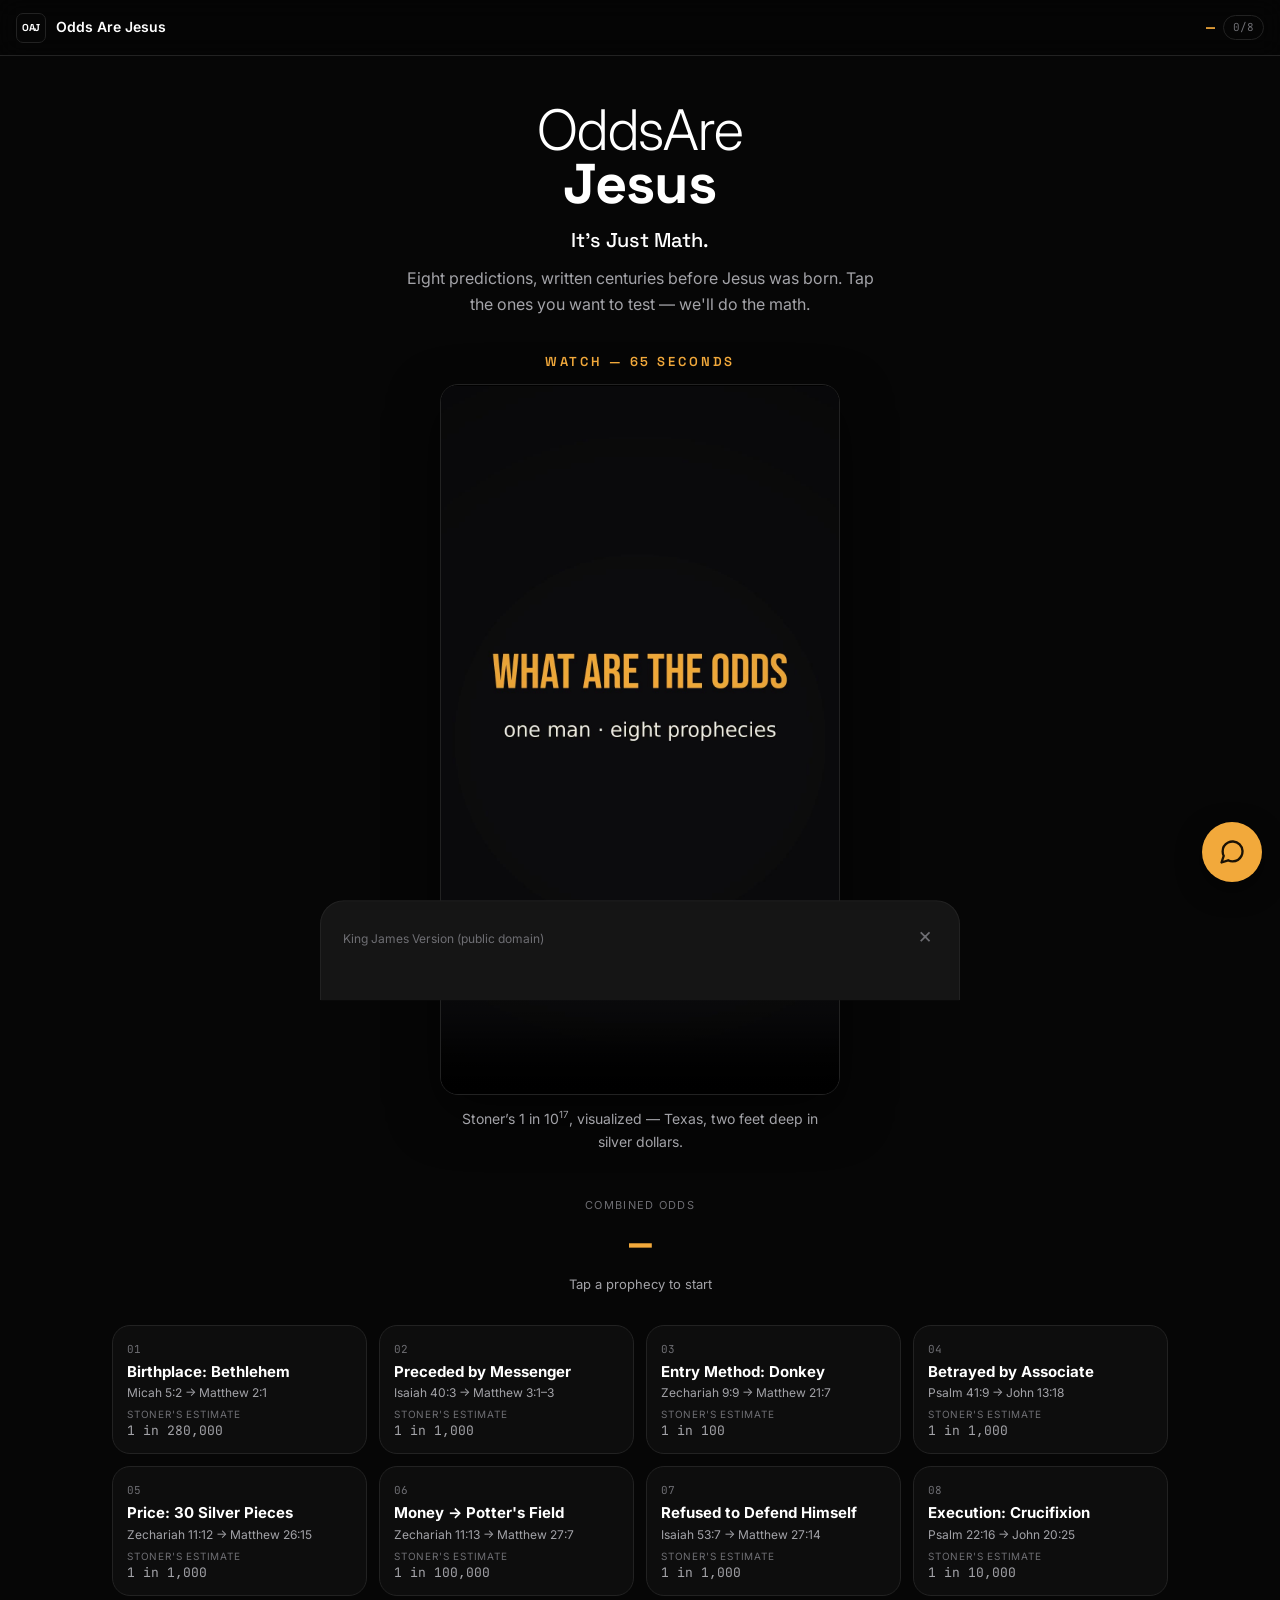
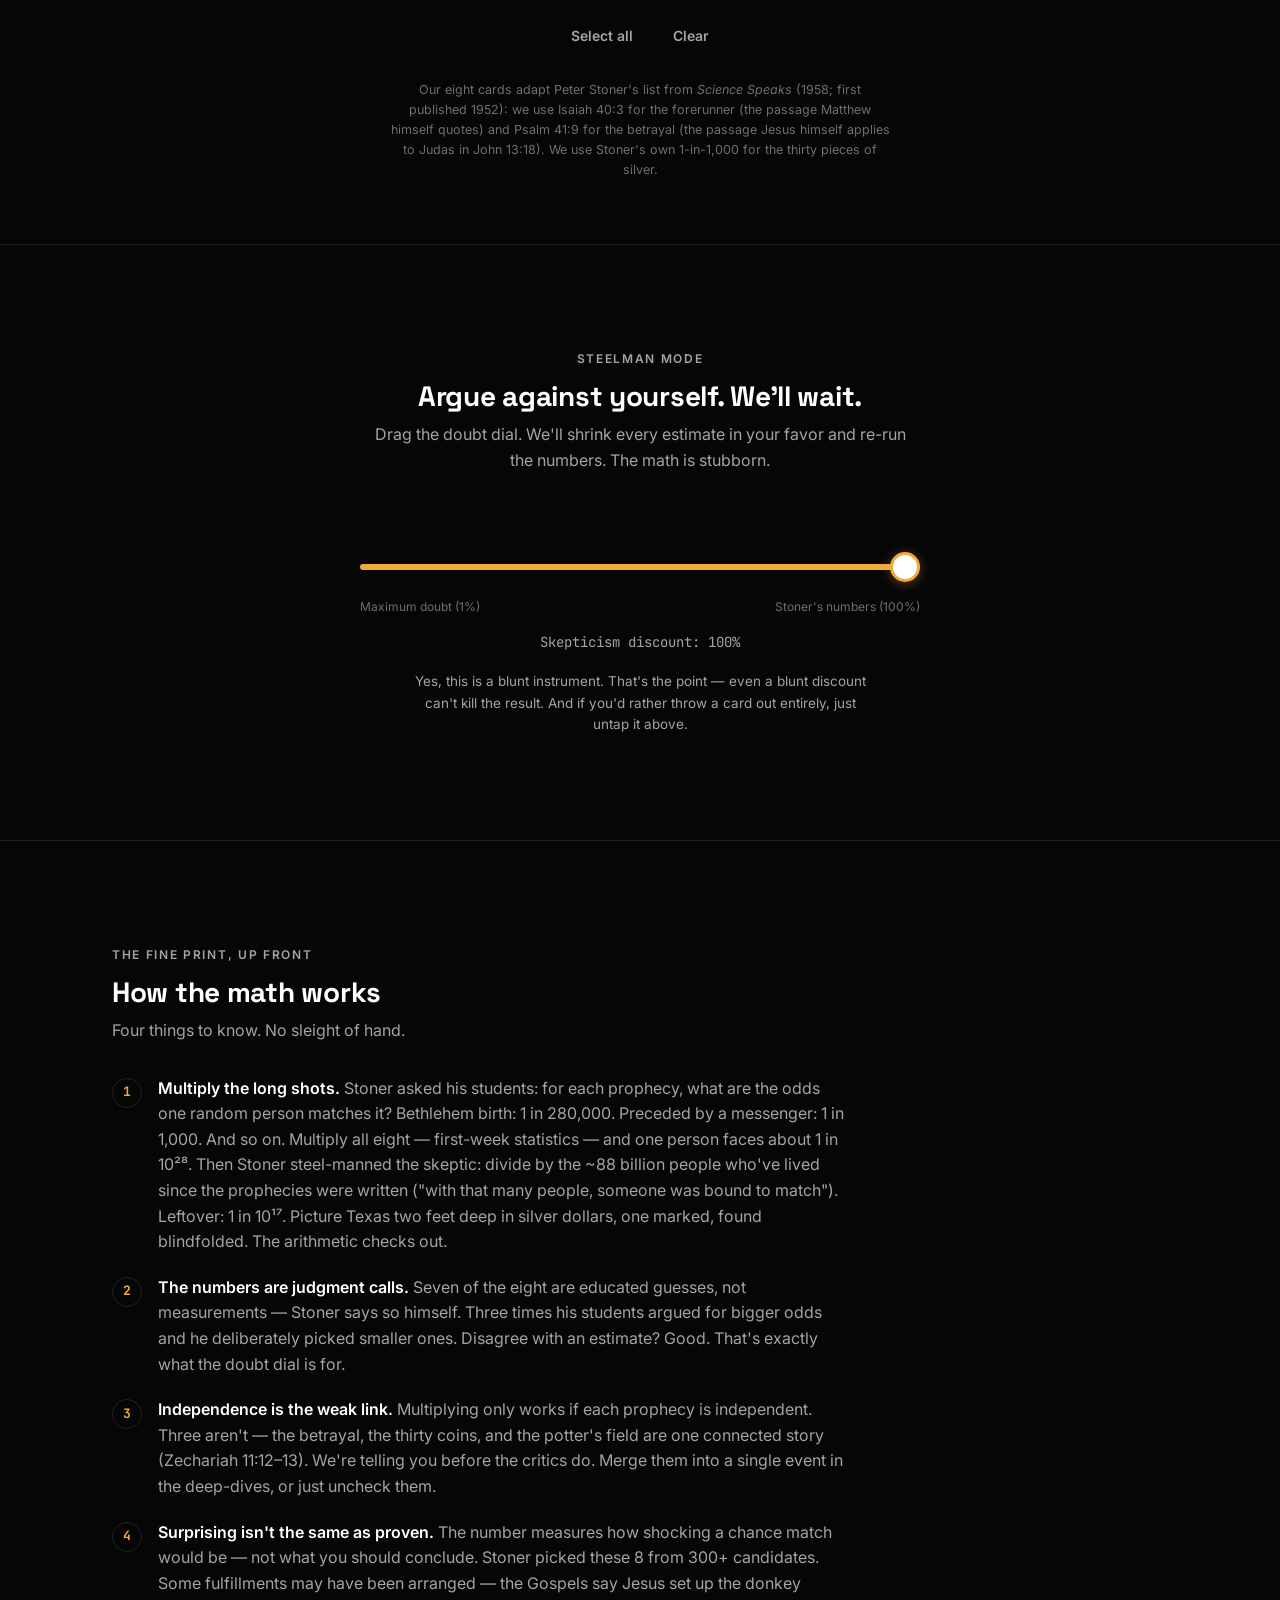
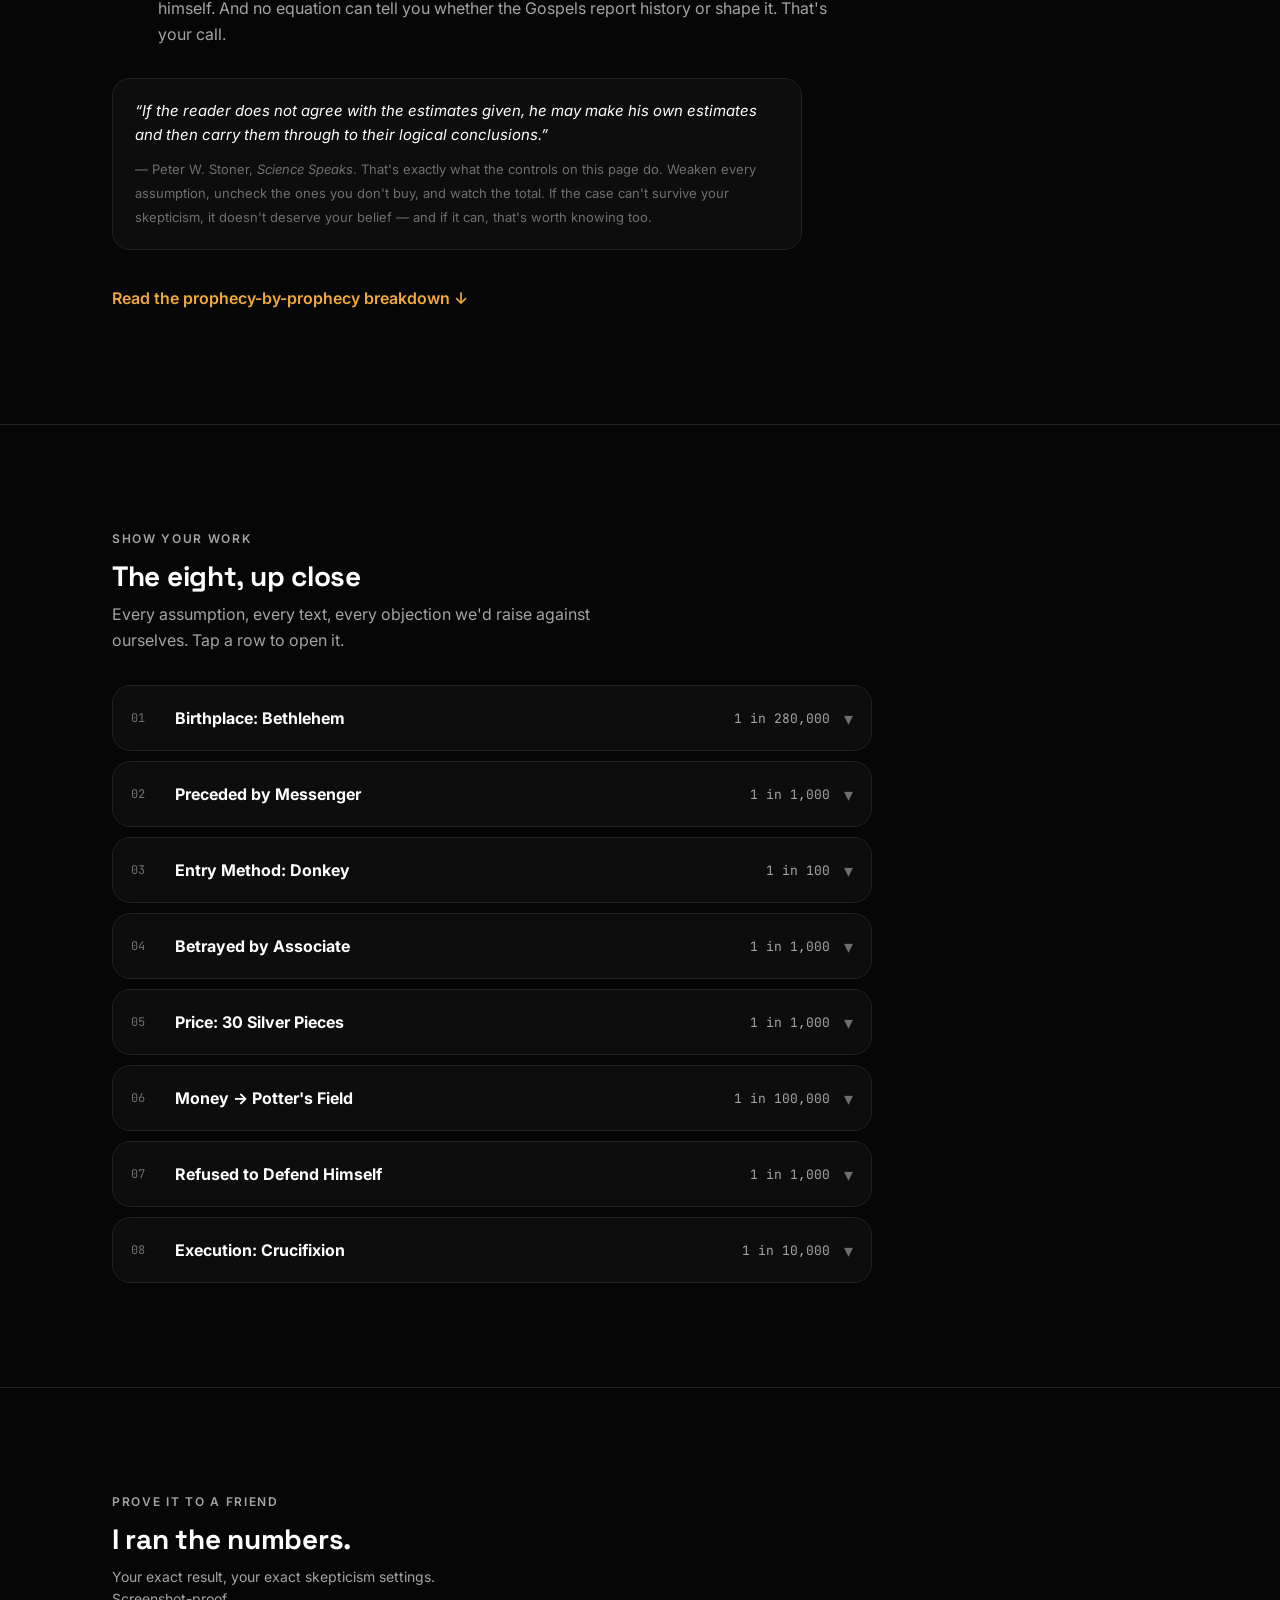
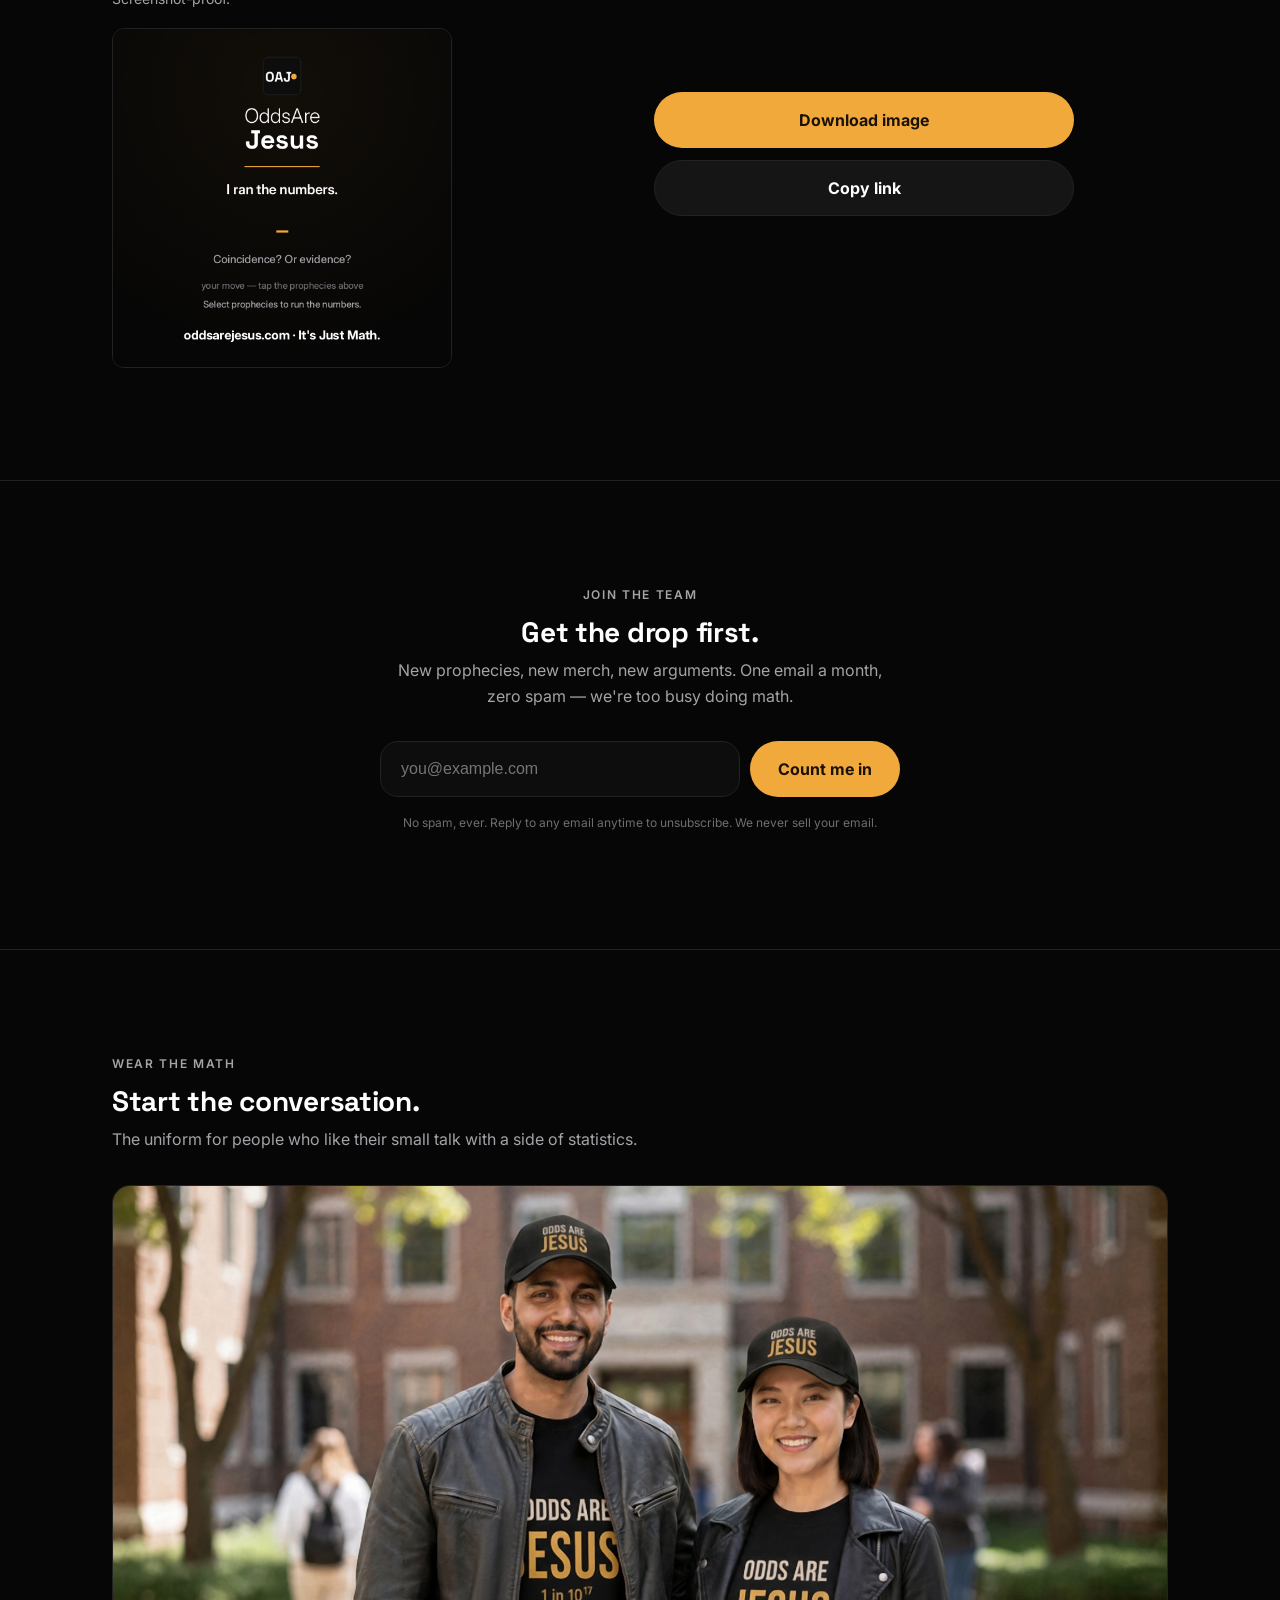
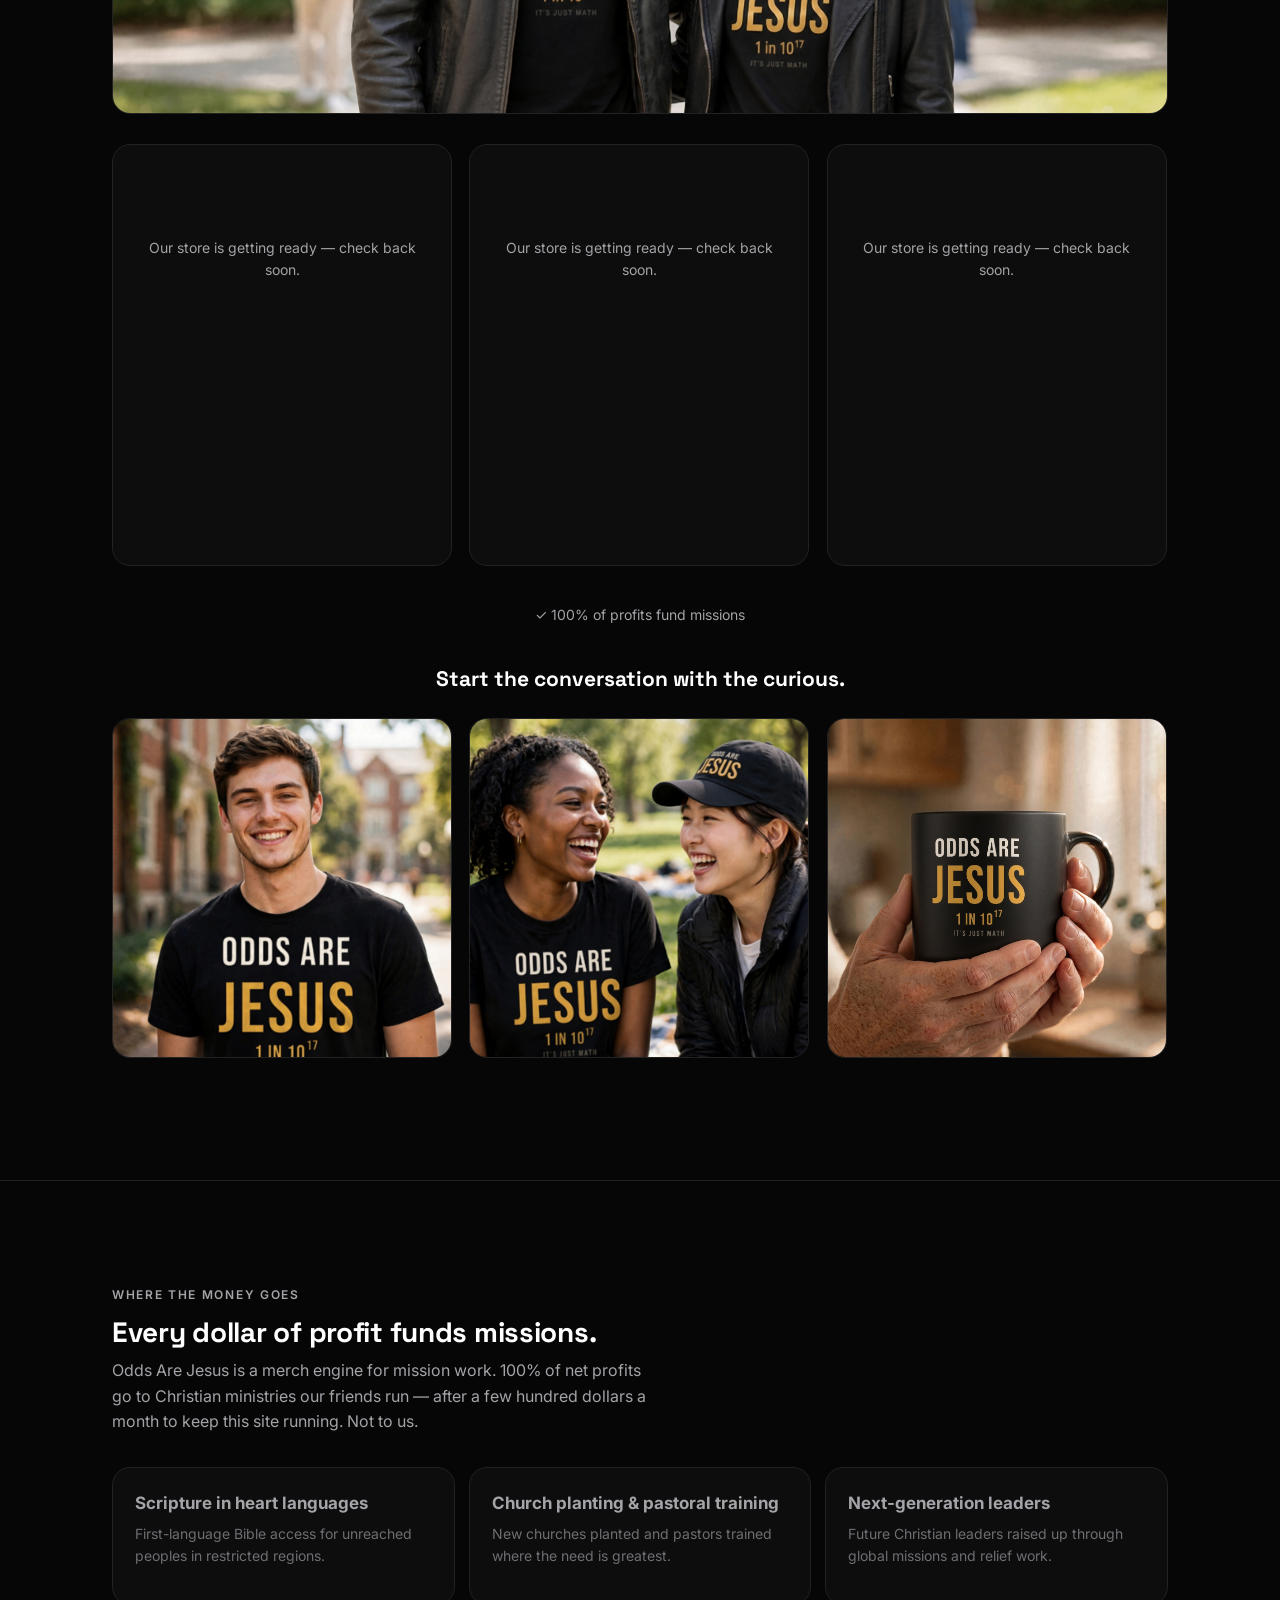
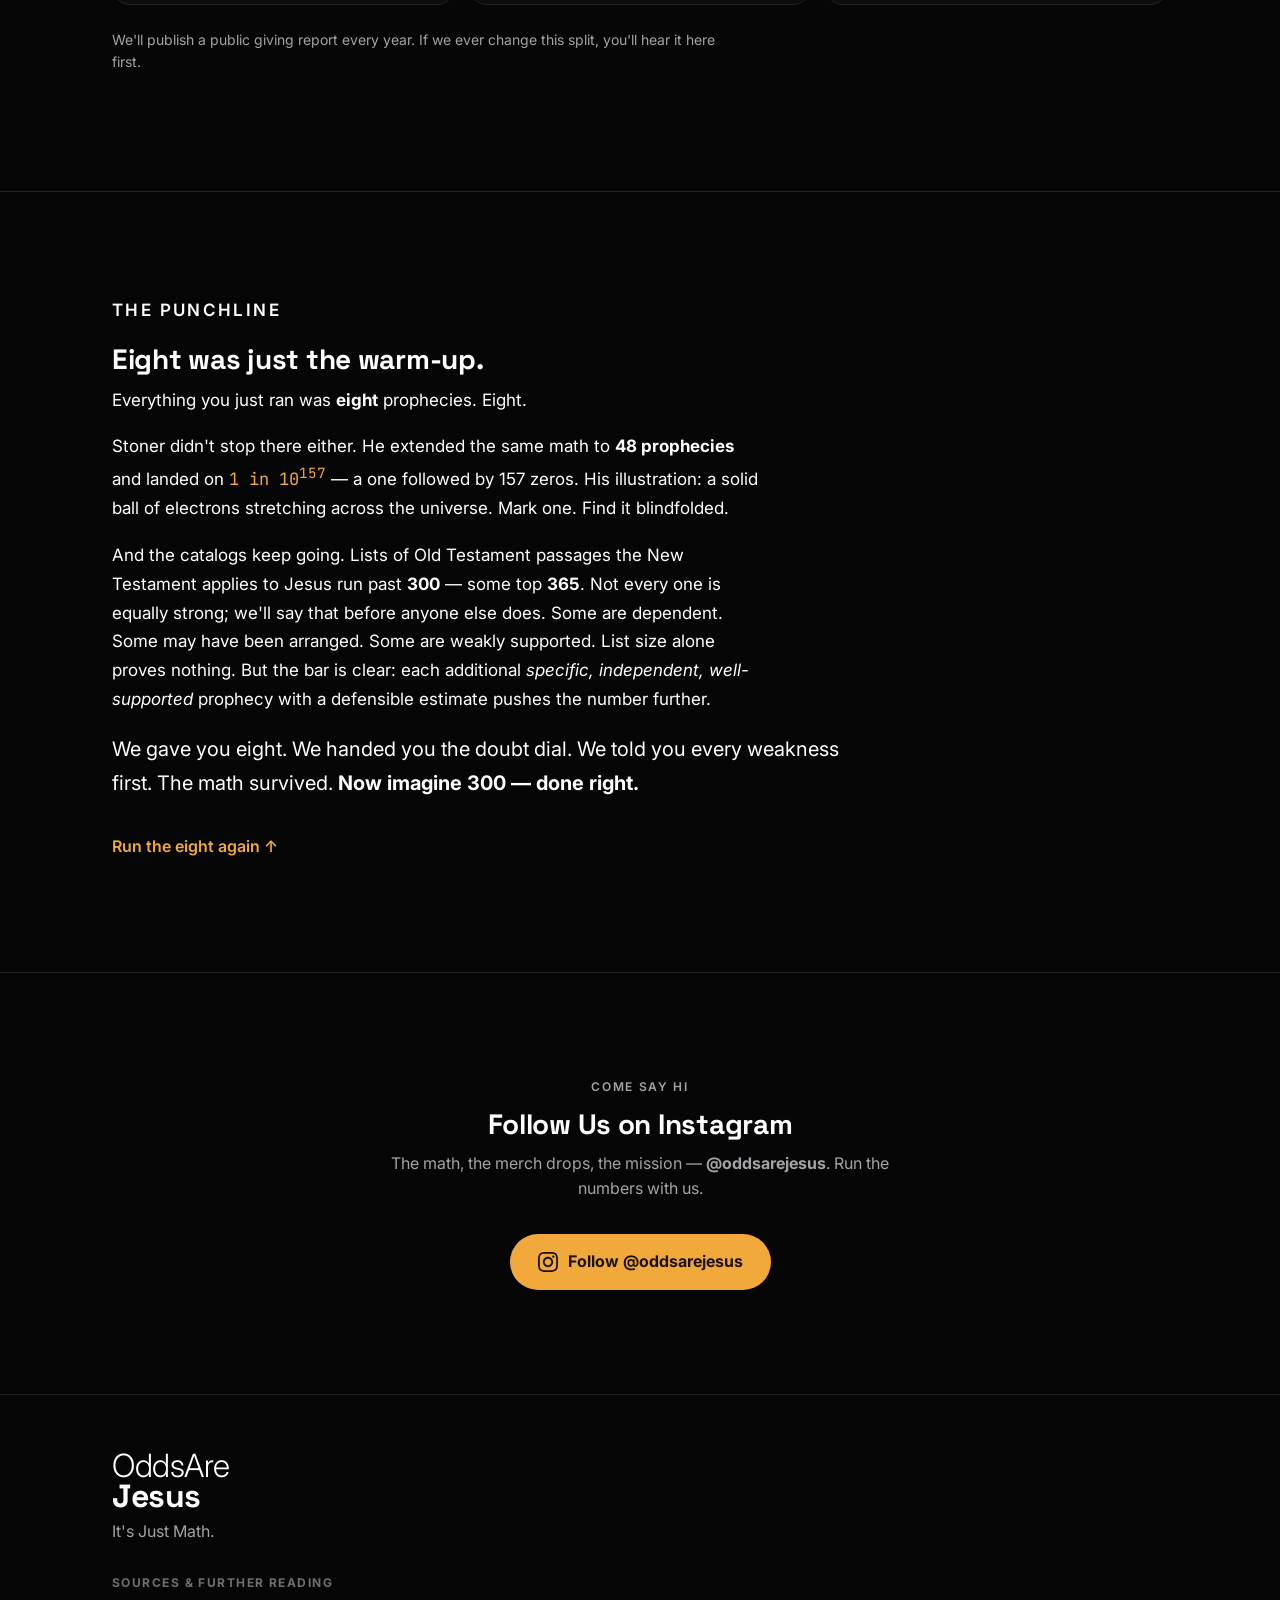
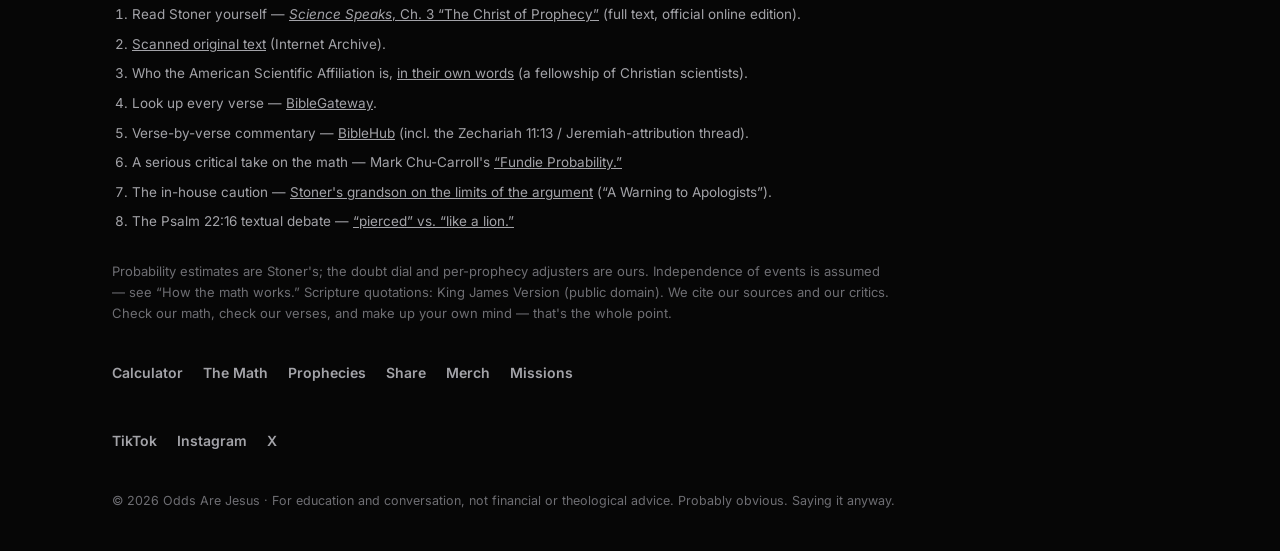
==== commit fda147a5: "Unsubscribe copy: reply to any email anytime" ====
--- a/index.html
+++ b/index.html
@@ -213,7 +213,7 @@
           <span class="soon-chip">📬 Email capture launches with the site — check back soon.</span>
           <p class="privacy">We're not collecting addresses until the real list is live. No fake forms here.</p>
         </div>
-        <p class="privacy">No spam, ever. Unsubscribe anytime. We never sell your email.</p>
+        <p class="privacy">No spam, ever. Reply to any email anytime to unsubscribe. We never sell your email.</p>
       </div>
     </div>
   </section>
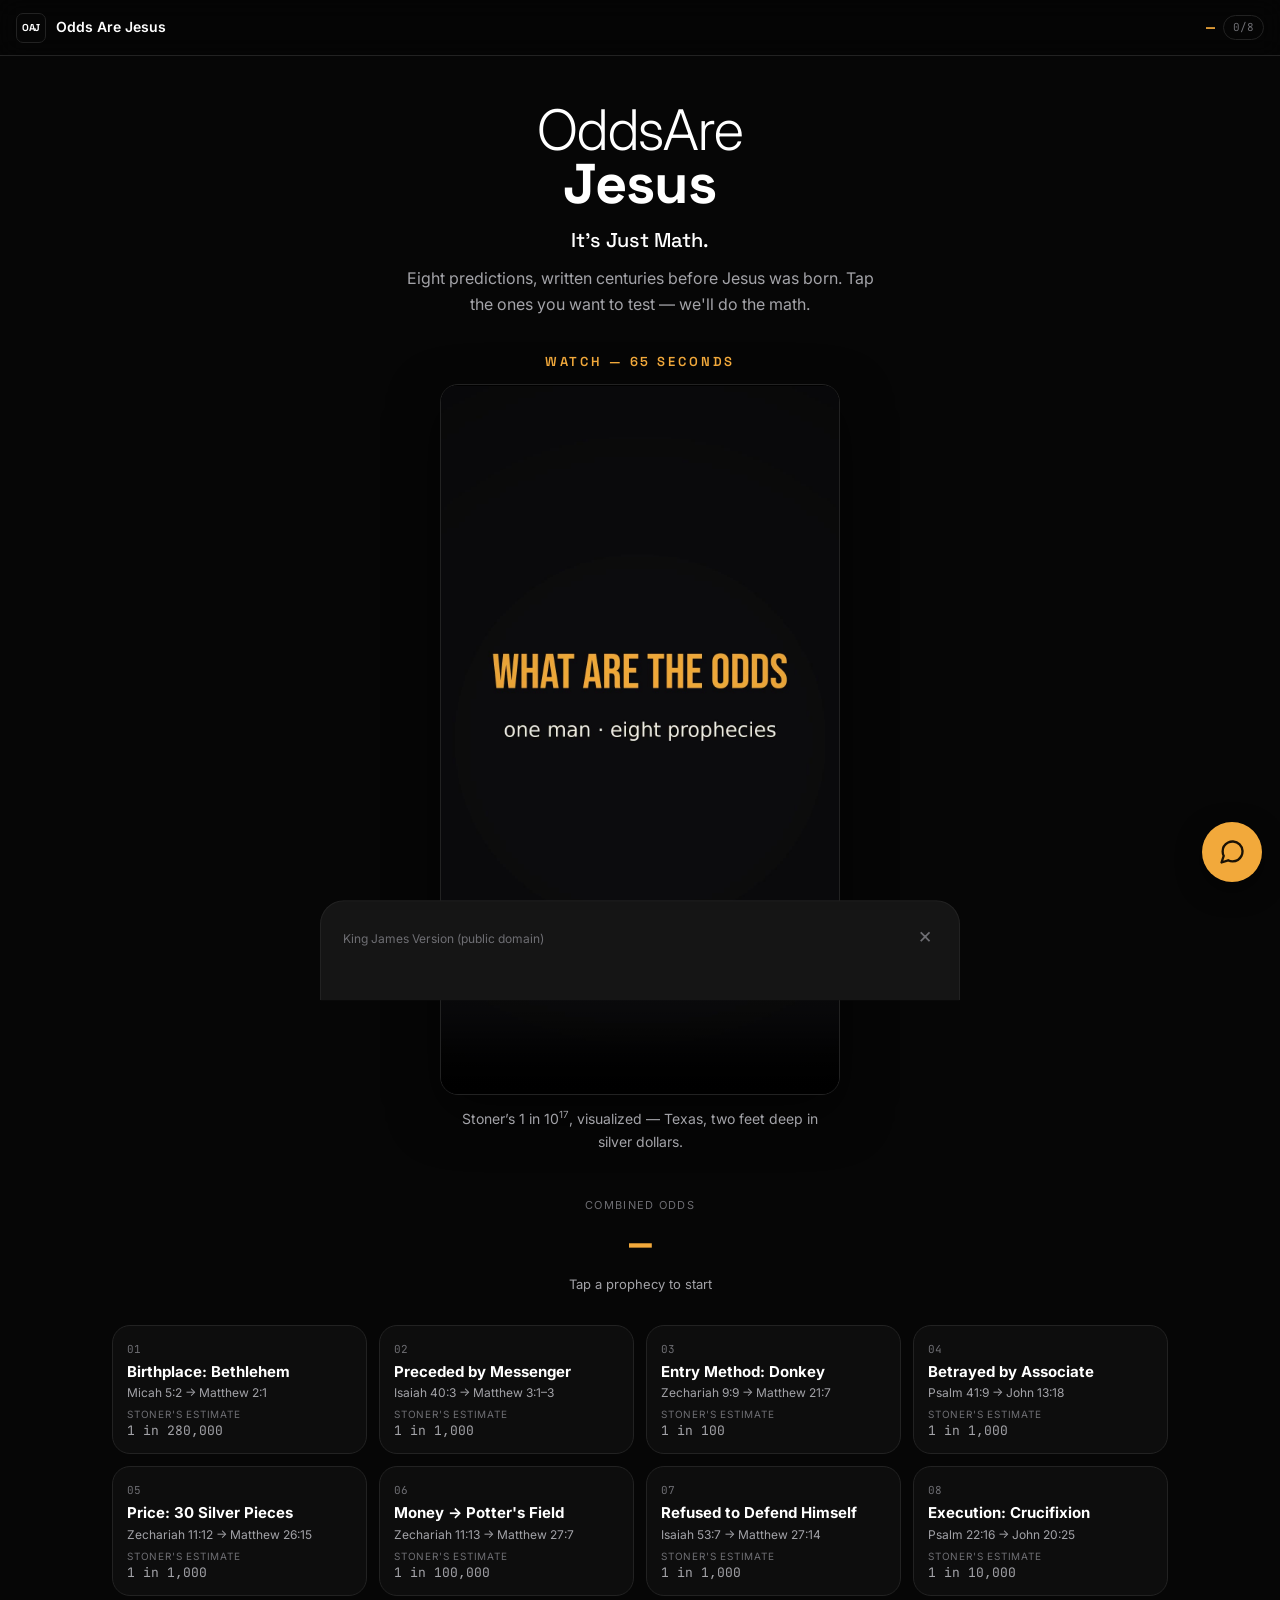
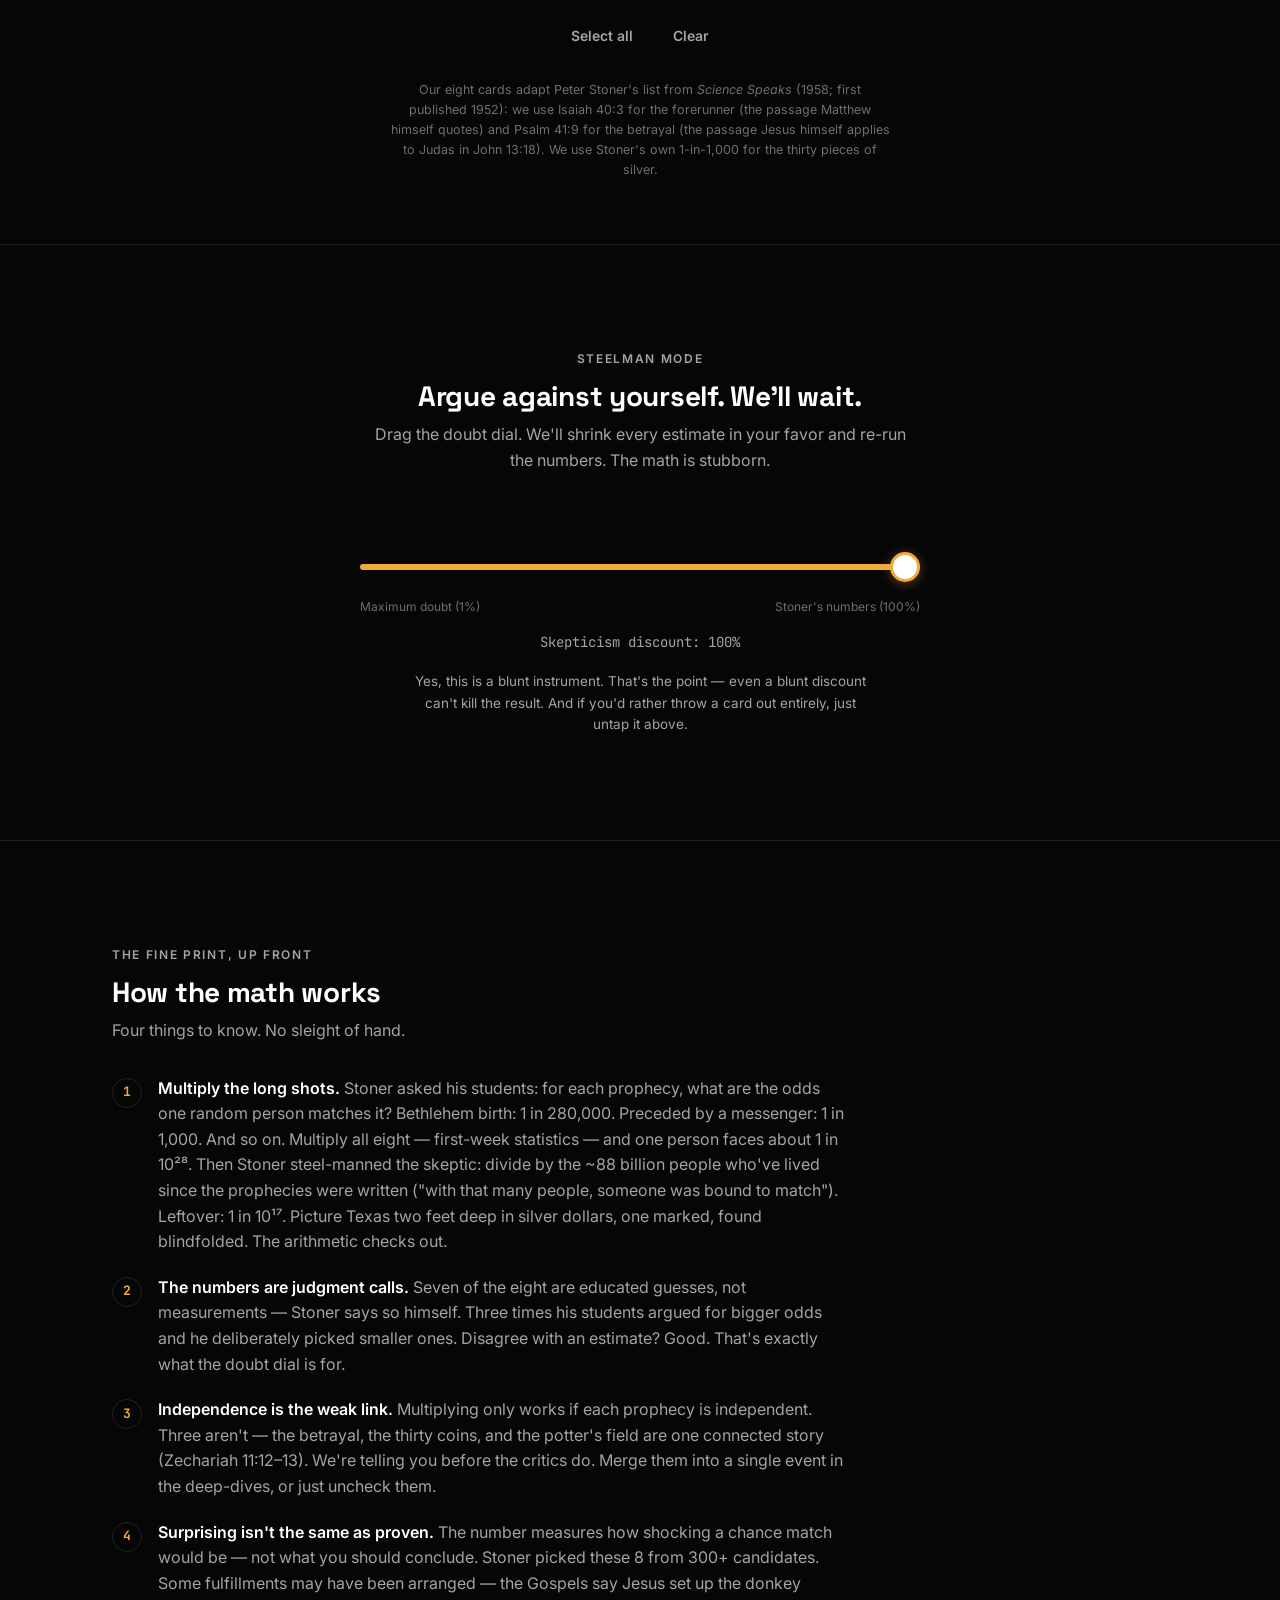
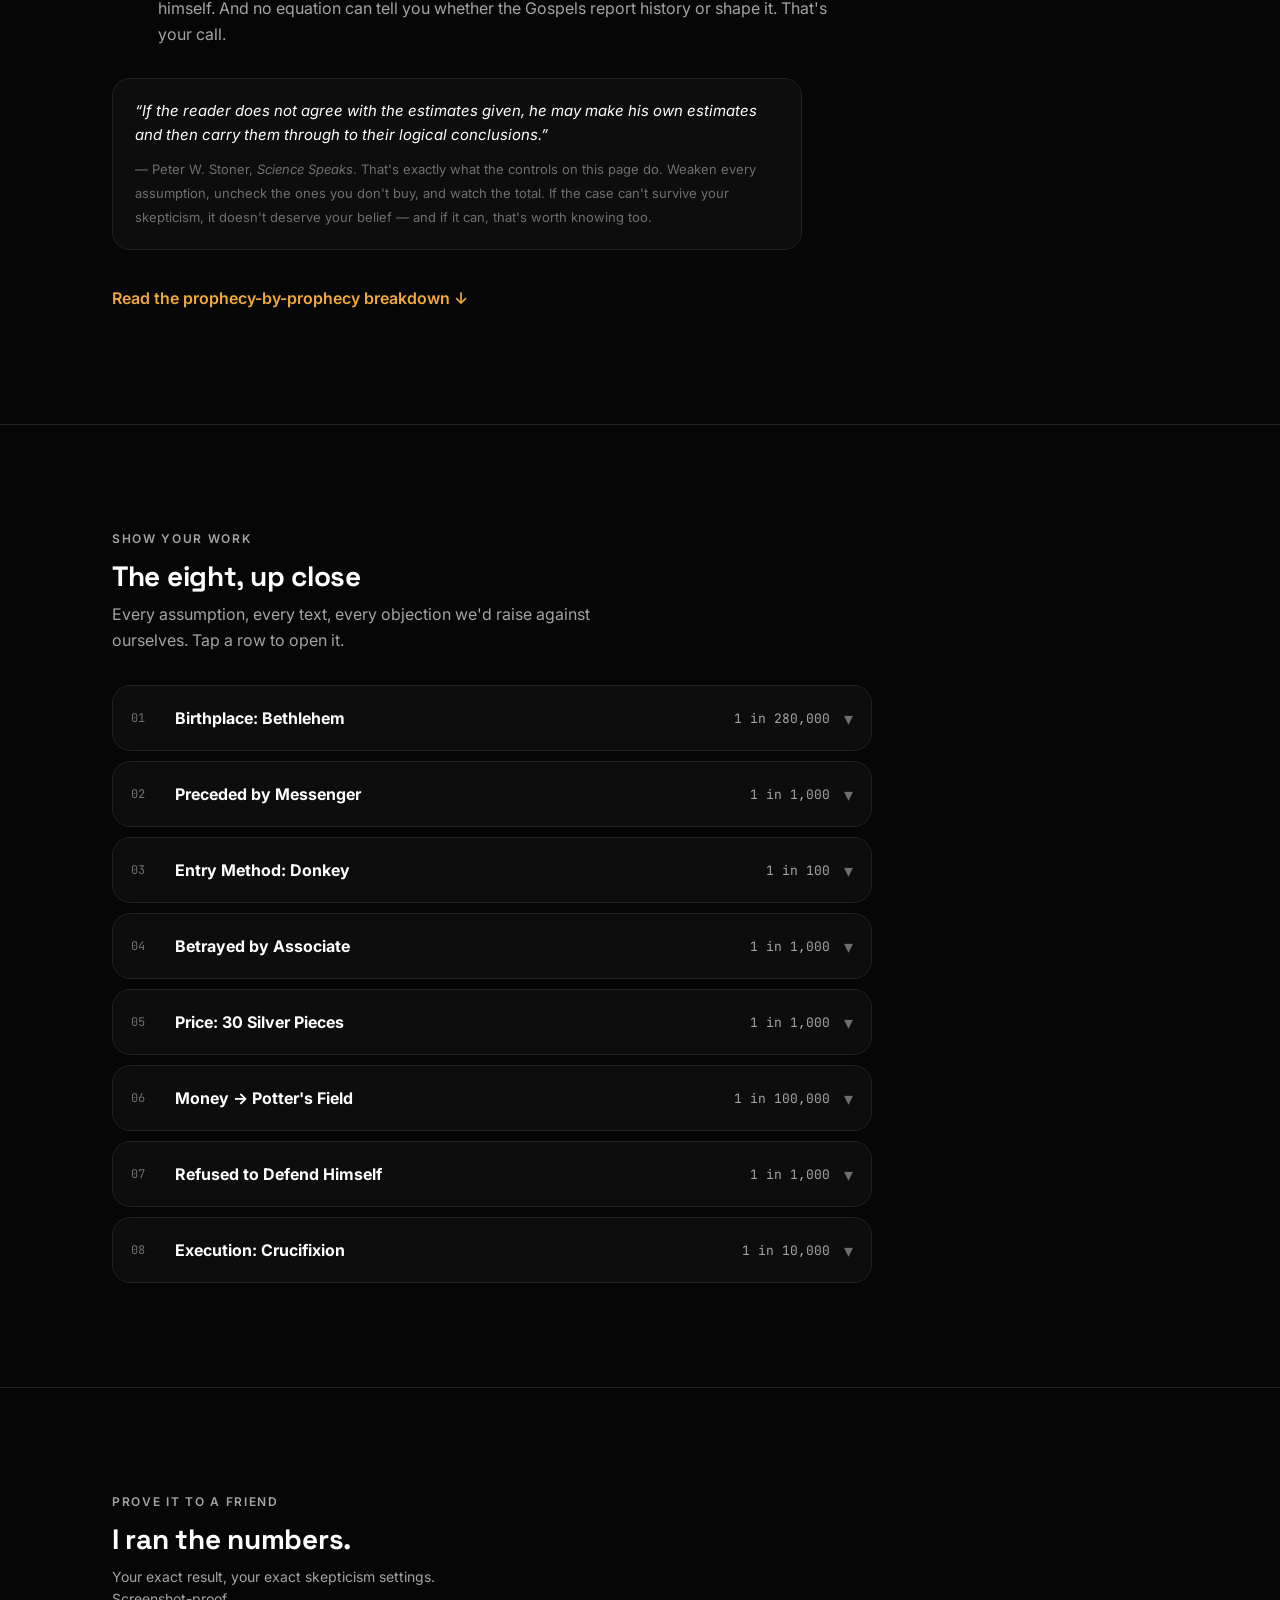
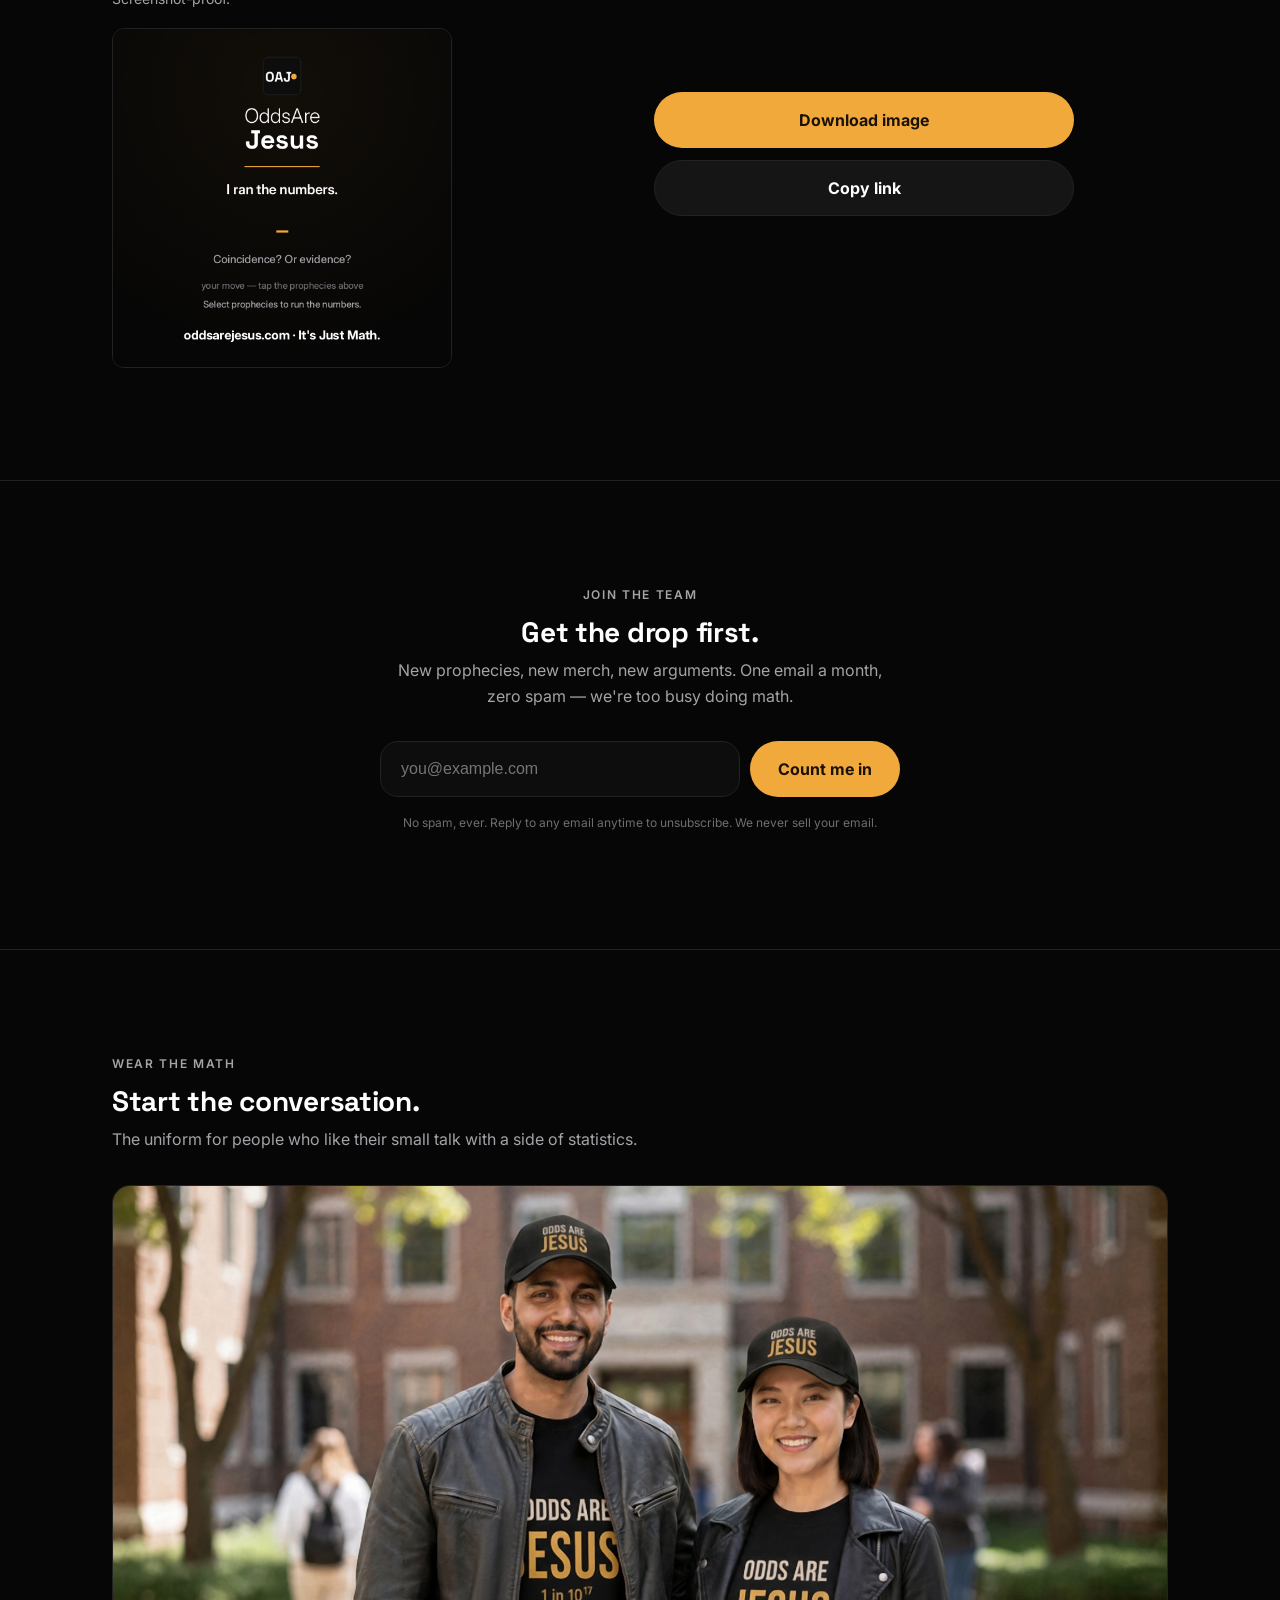
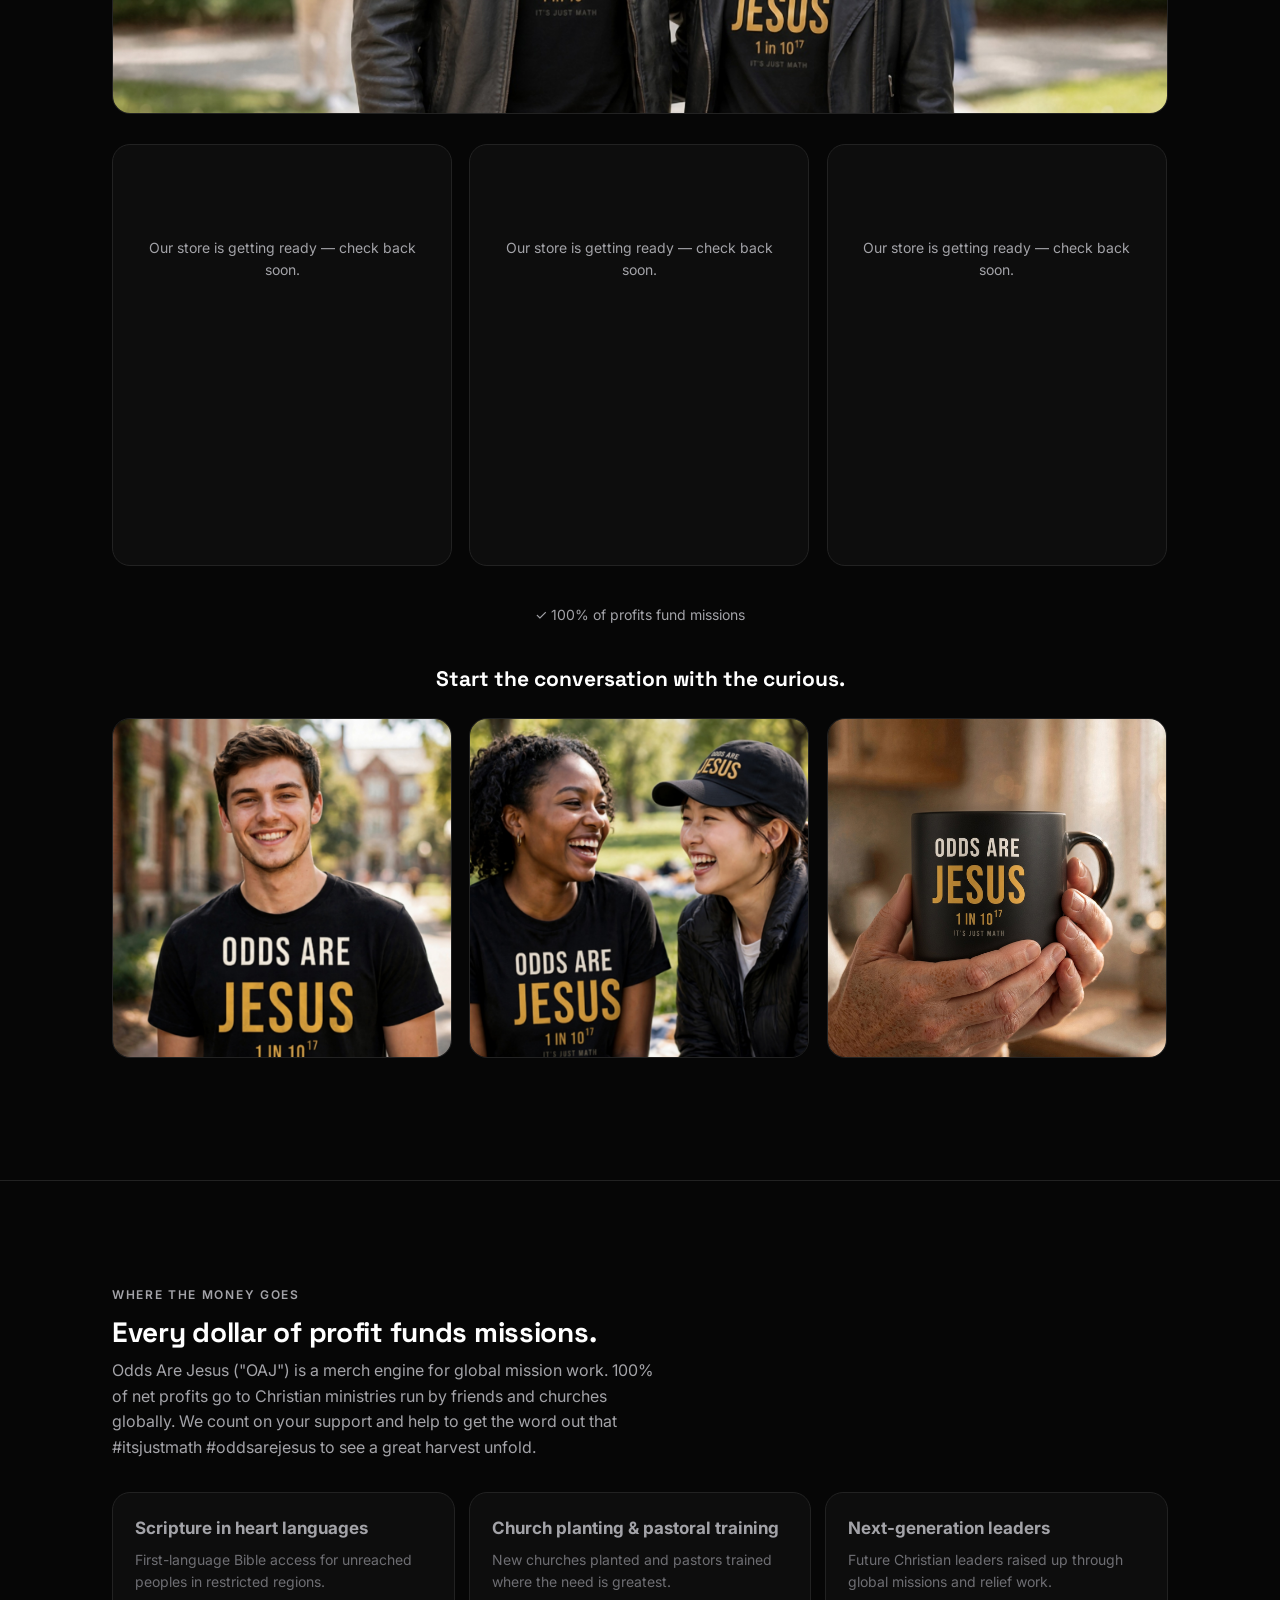
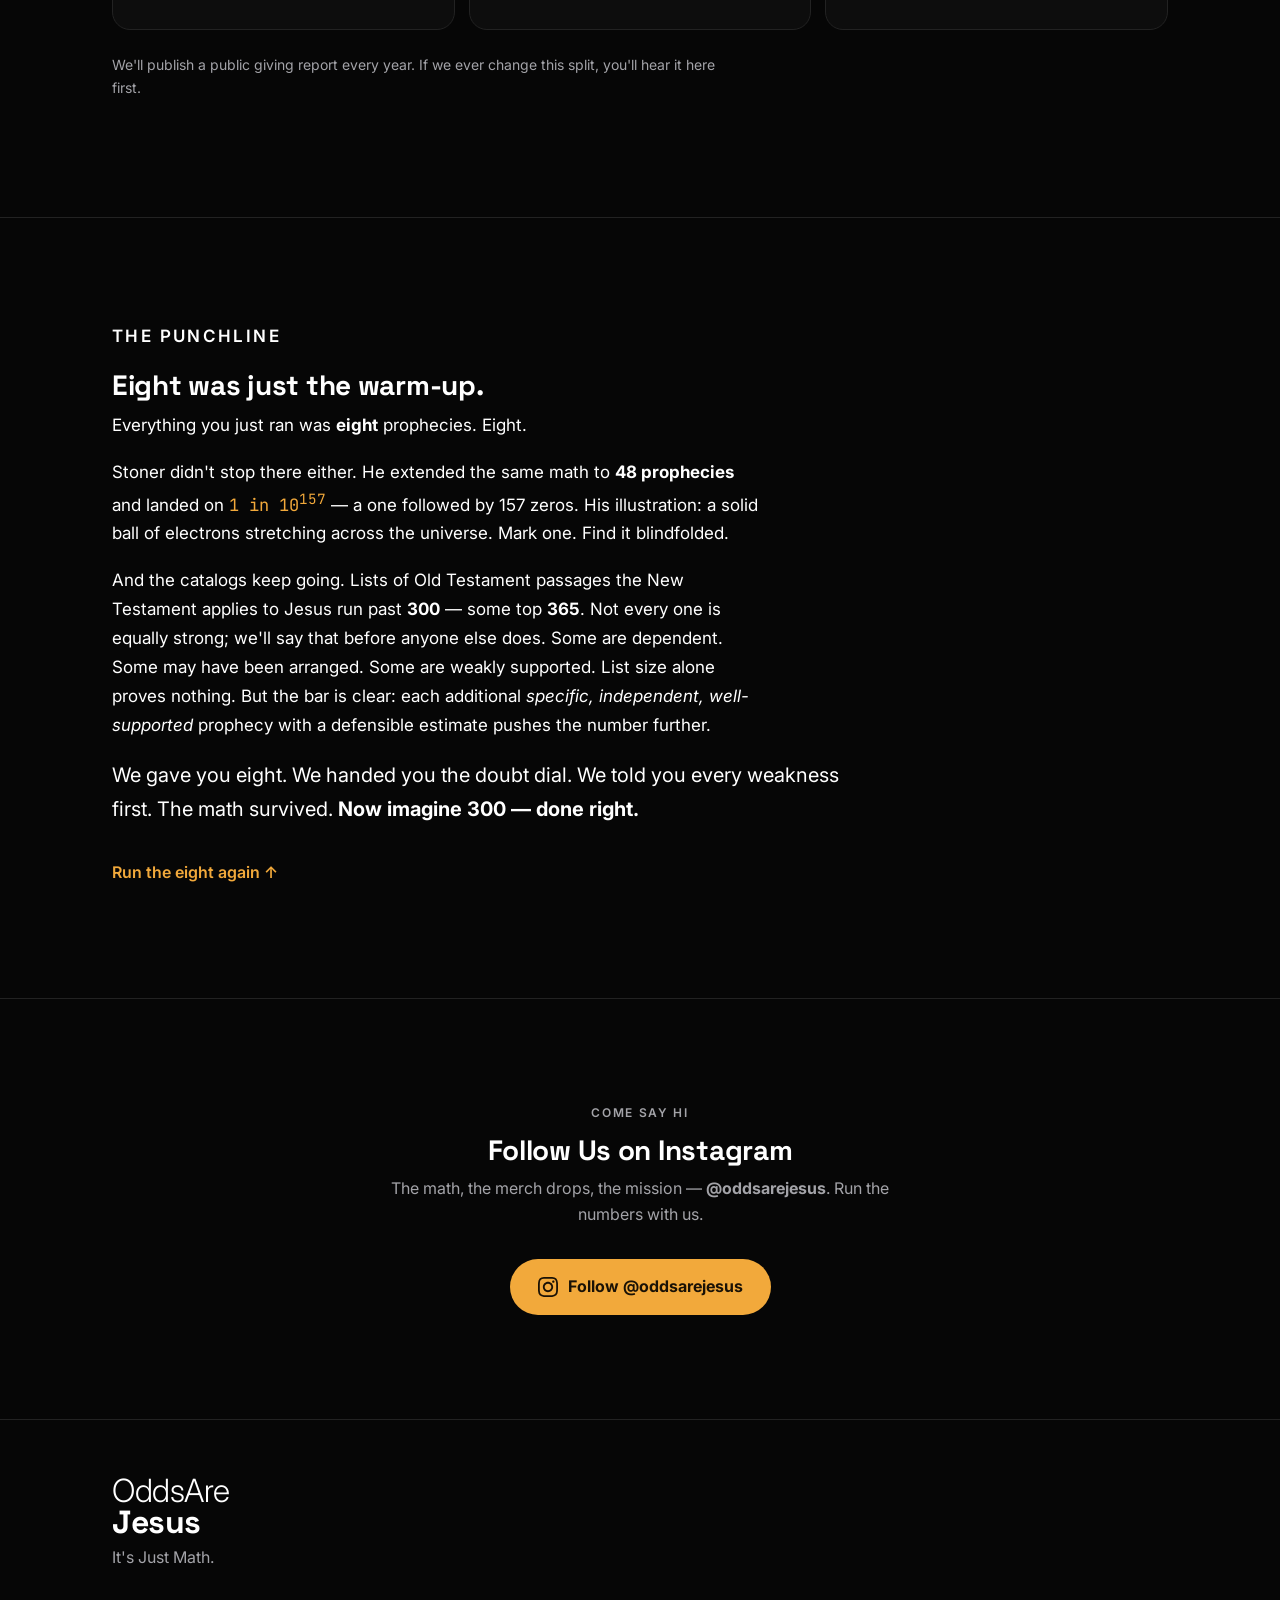
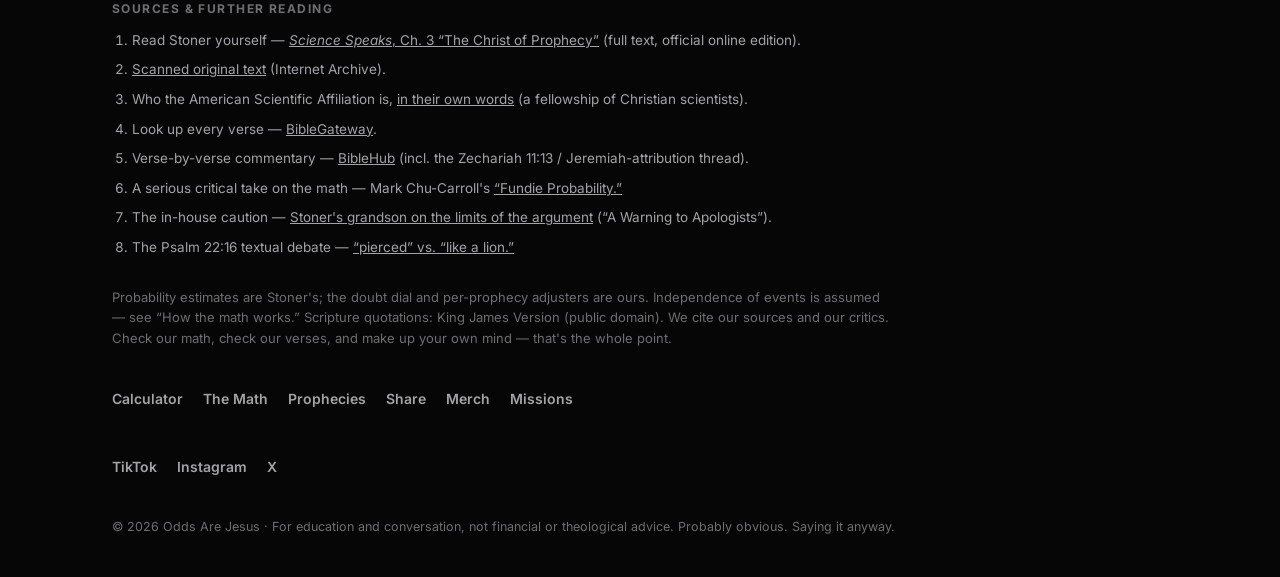
==== commit 05213c31: "Mission copy update: OAJ global mission wording" ====
--- a/index.html
+++ b/index.html
@@ -261,7 +261,7 @@
     <div class="wrap">
       <p class="kicker">Where the money goes</p>
       <h2 class="section-title">Every dollar of profit funds missions.</h2>
-      <p class="section-sub">Odds Are Jesus is a merch engine for mission work. 100% of net profits go to Christian ministries our friends run — after a few hundred dollars a month to keep this site running. Not to us.</p>
+      <p class="section-sub">Odds Are Jesus ("OAJ") is a merch engine for global mission work. 100% of net profits go to Christian ministries run by friends and churches globally. We count on your support and help to get the word out that #itsjustmath #oddsarejesus to see a great harvest unfold.</p>
       <div class="partners">
         <div class="partner">
           <div class="pname">Scripture in heart languages</div>
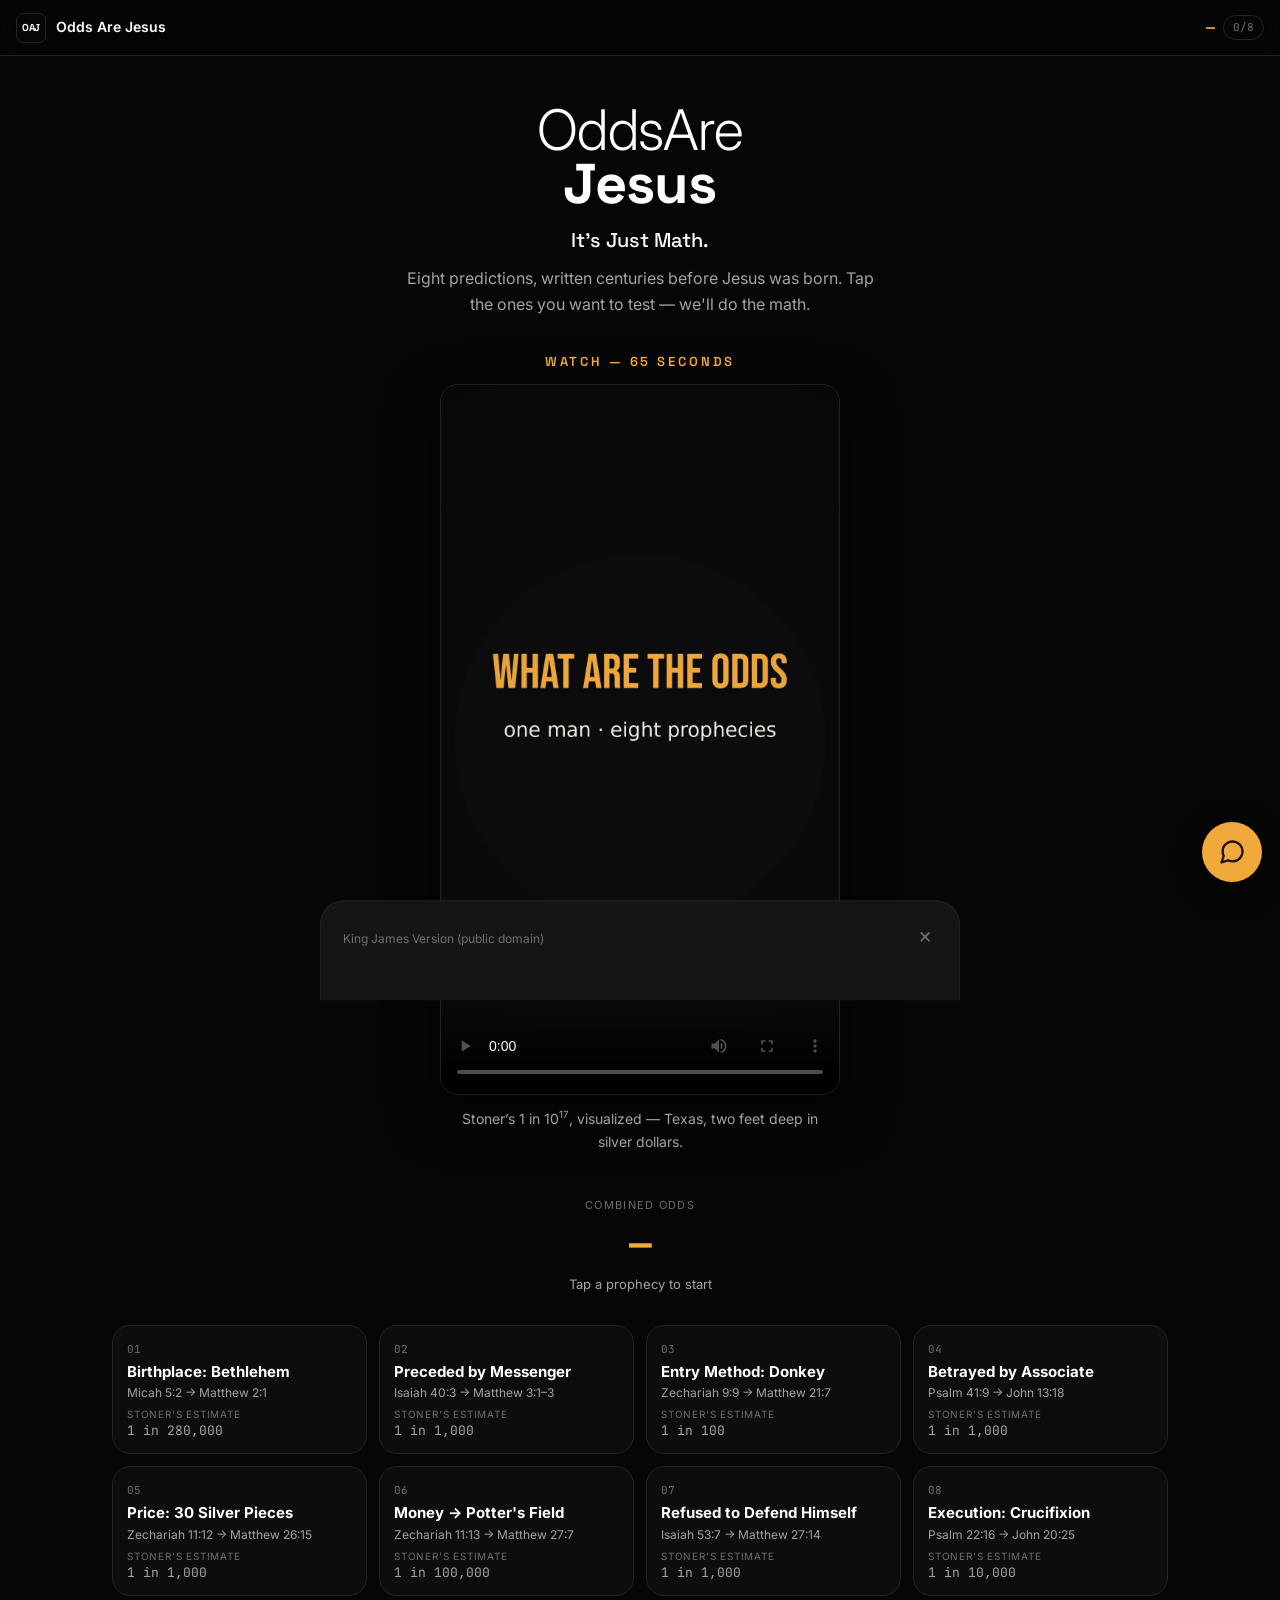
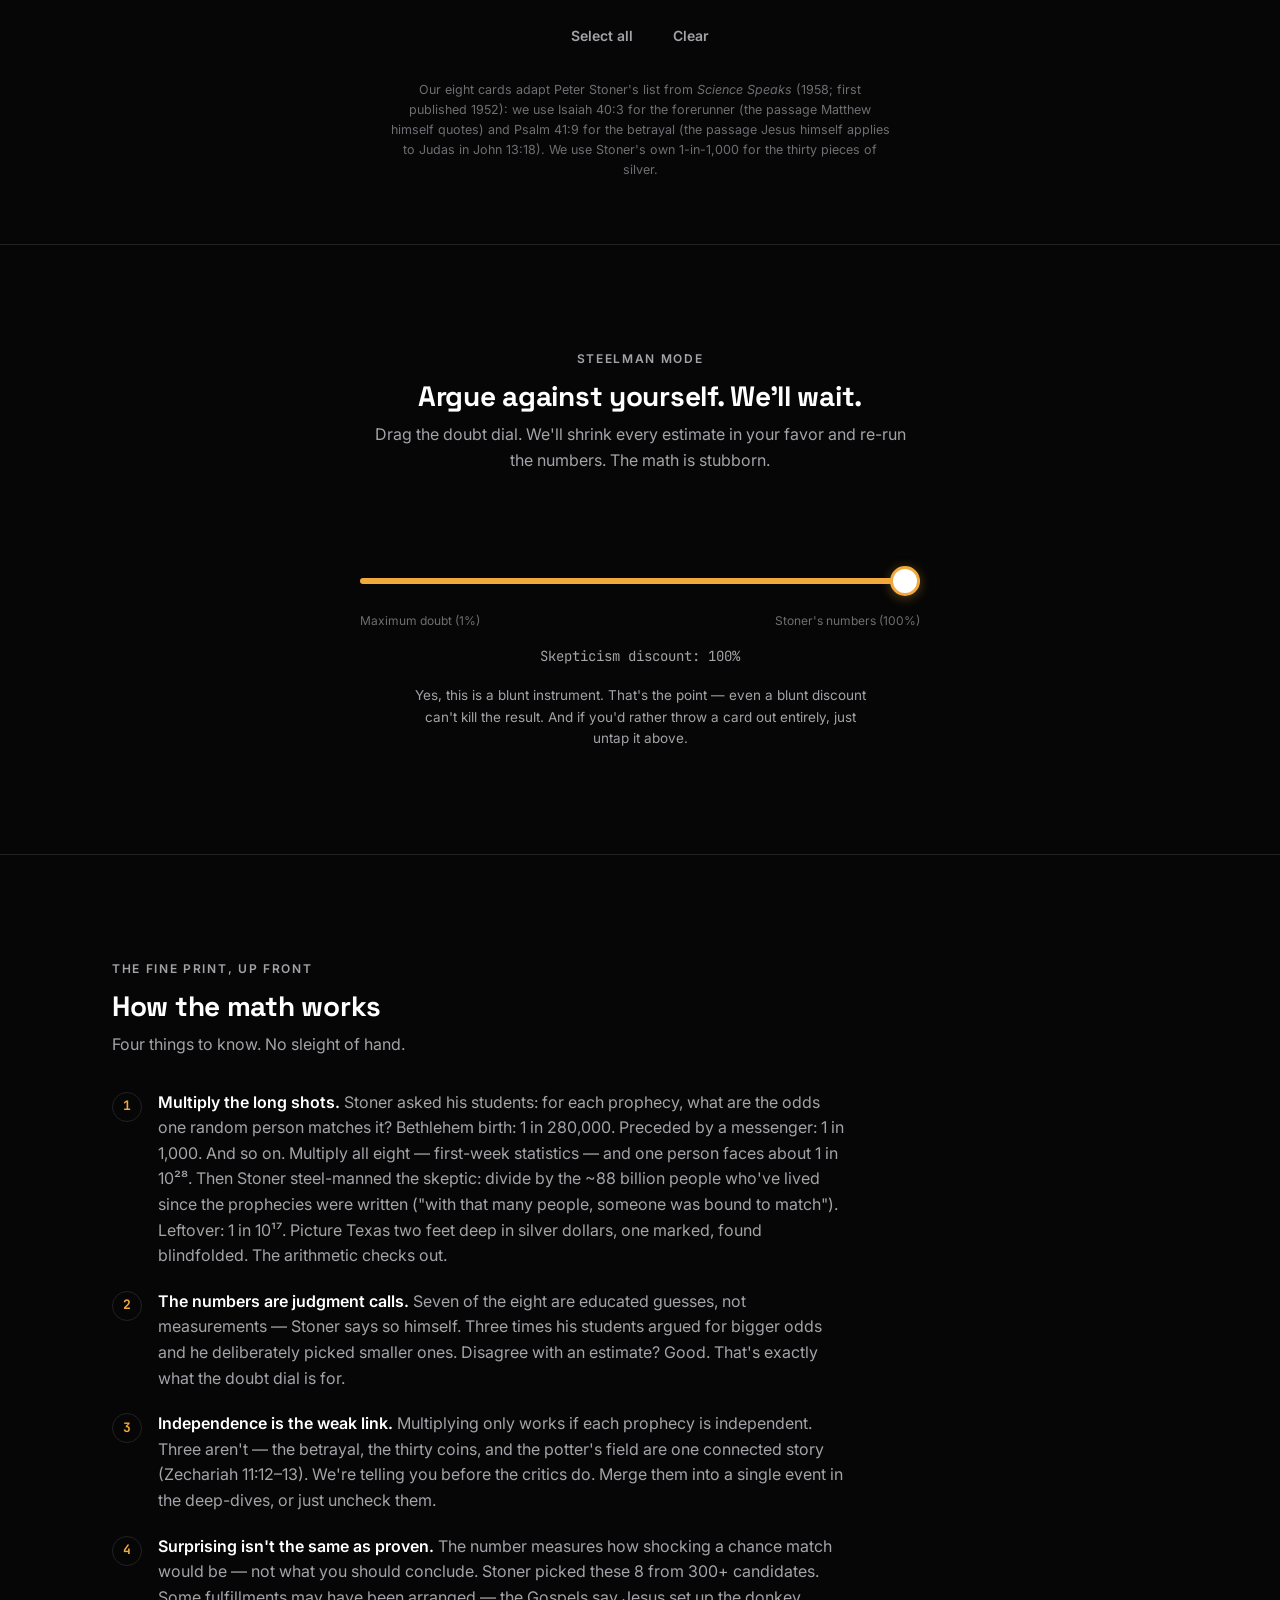
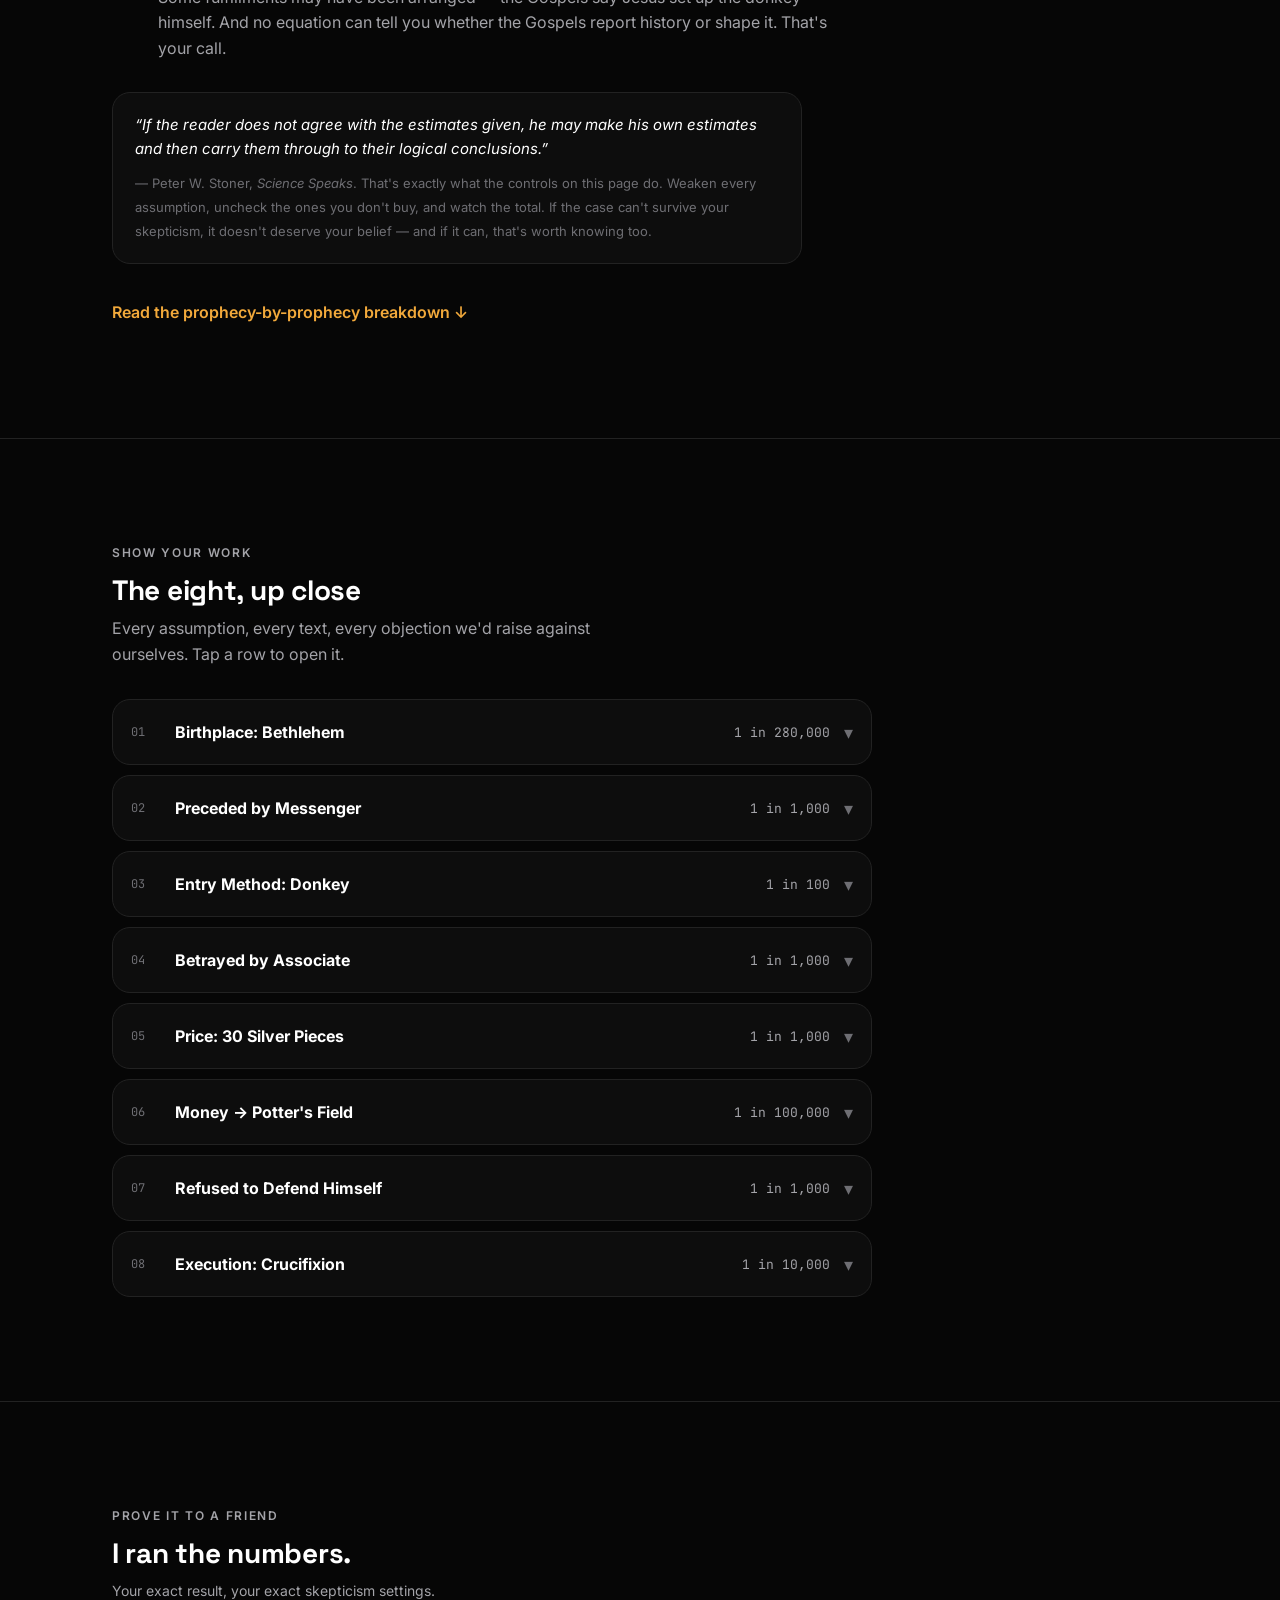
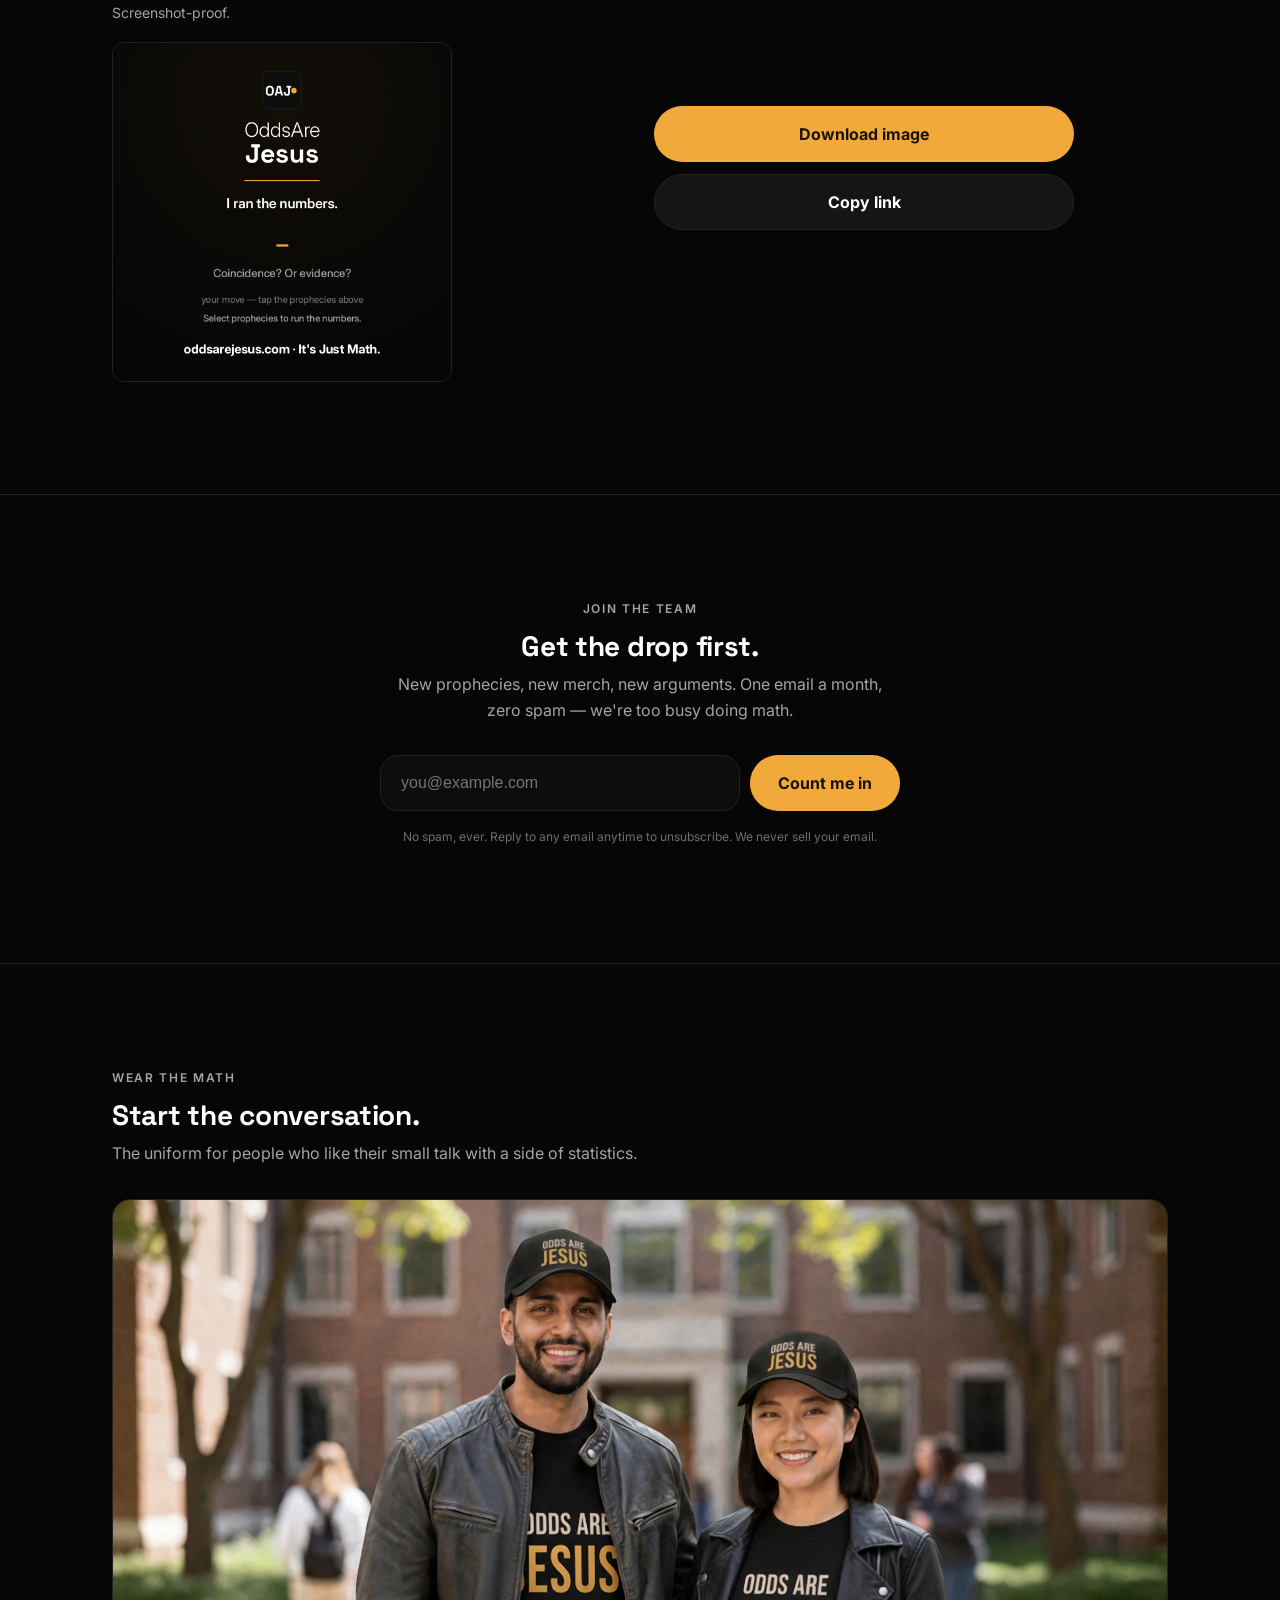
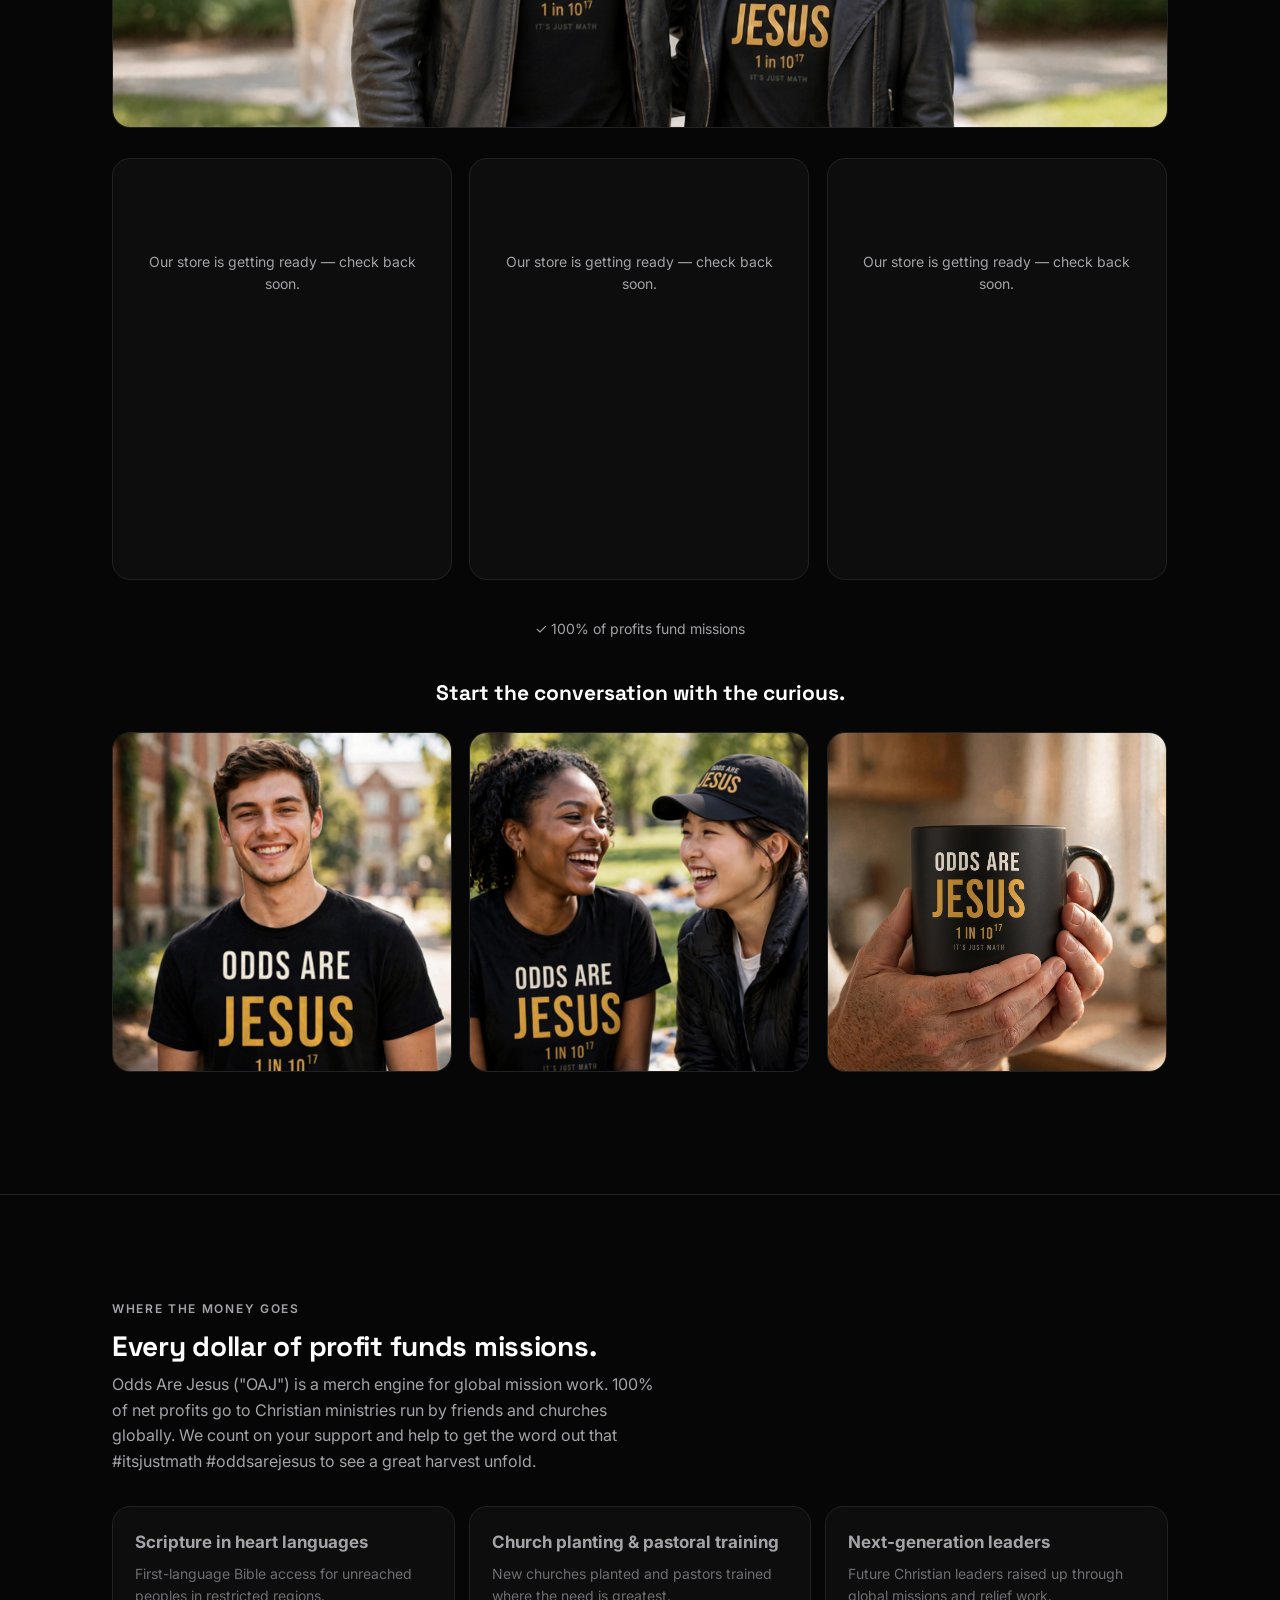
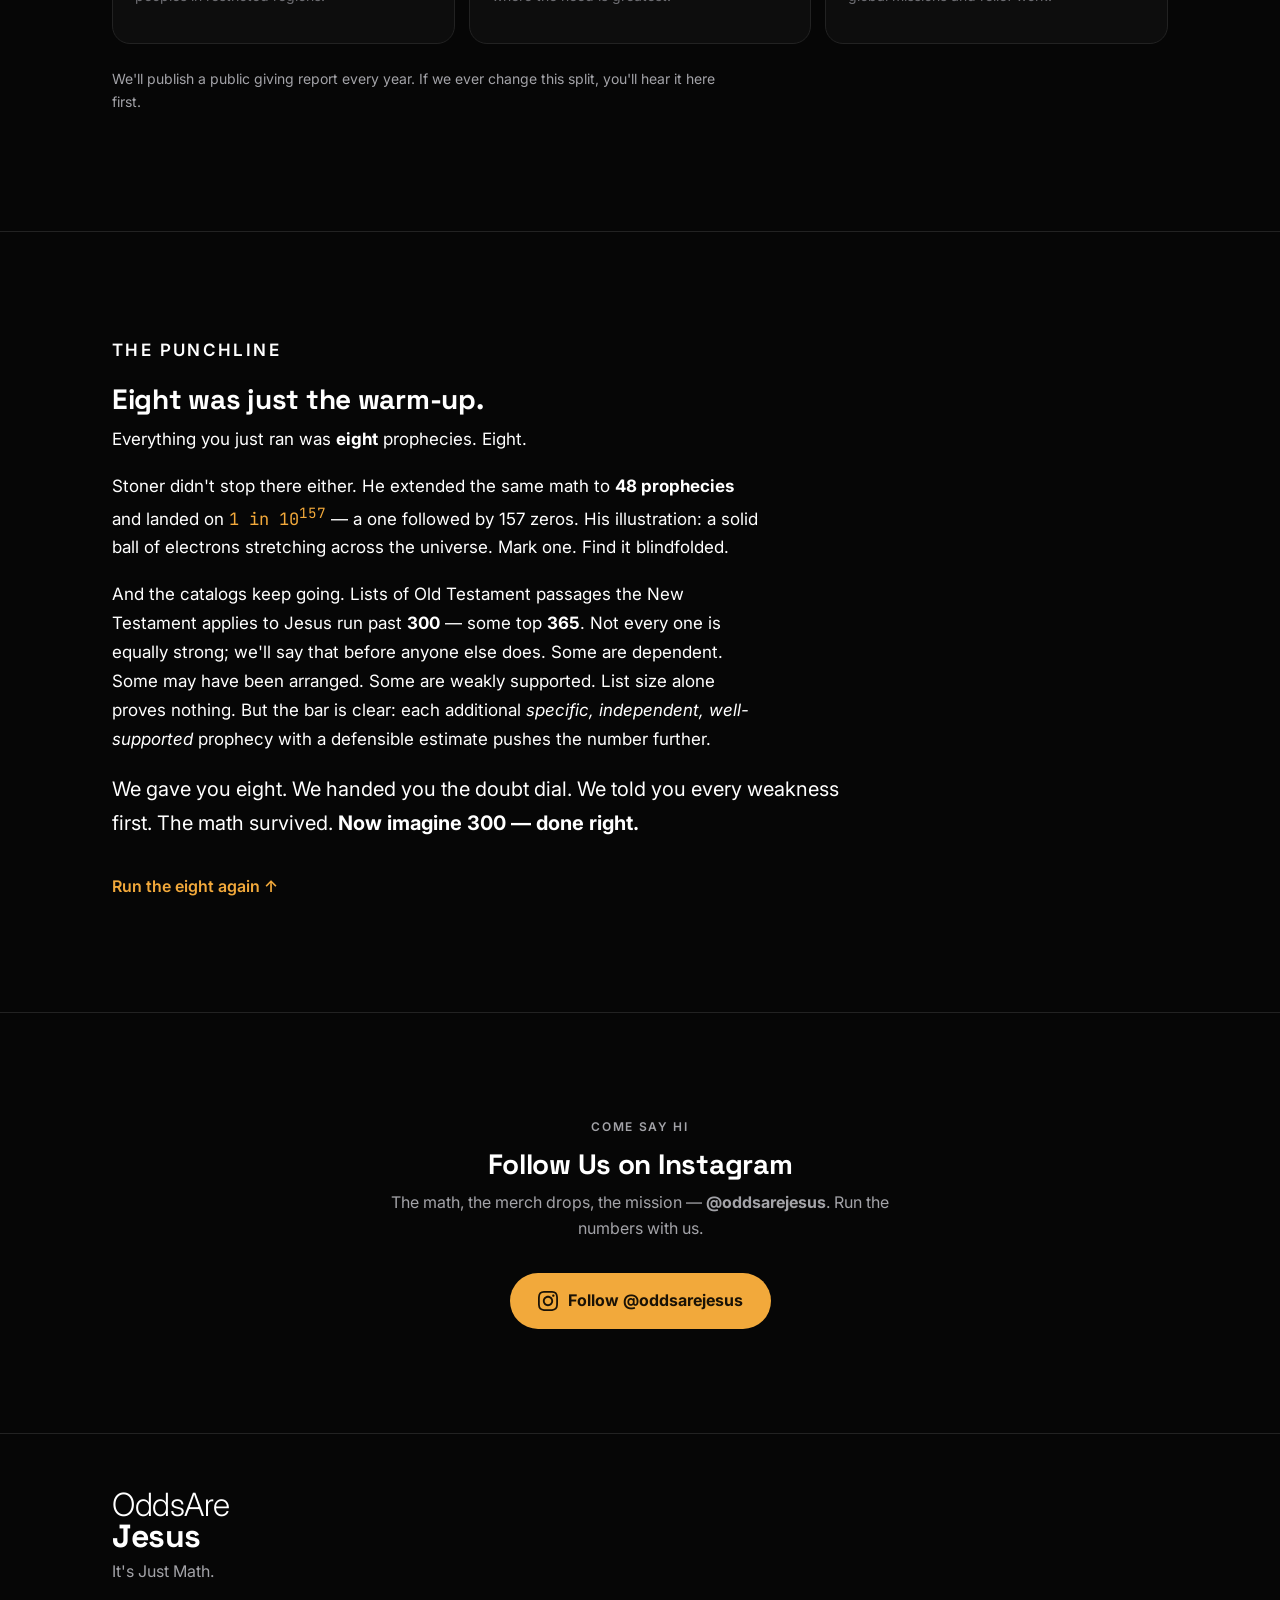
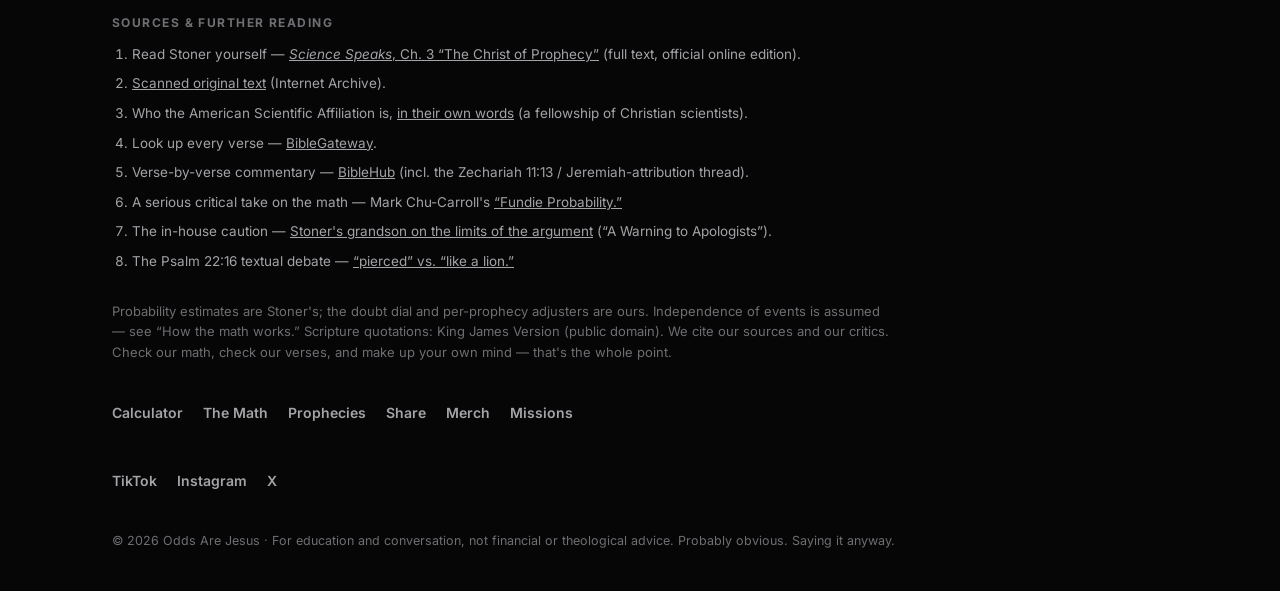
==== commit 4e0a6885: "Doubt dial: prominent live % readout above slider, hardened slider updates, cache-busted assets" ====
--- a/index.html
+++ b/index.html
@@ -37,7 +37,7 @@
 <link rel="preconnect" href="https://fonts.googleapis.com">
 <link rel="preconnect" href="https://fonts.gstatic.com" crossorigin>
 <link href="https://fonts.googleapis.com/css2?family=Space+Grotesk:wght@500;700&family=Inter:wght@300;400;500;600;700&family=JetBrains+Mono:wght@500;700&display=swap" rel="stylesheet">
-<link rel="stylesheet" href="styles.css">
+<link rel="stylesheet" href="styles.css?v=20260928a">
 
 <script type="application/ld+json">
 {
@@ -376,9 +376,9 @@
   </form>
 </div>
 
-<script src="data.js"></script>
-<script src="app.js"></script>
-<script src="shop.js"></script>
-<script src="chat.js"></script>
+<script src="data.js?v=20260928a"></script>
+<script src="app.js?v=20260928a"></script>
+<script src="shop.js?v=20260928a"></script>
+<script src="chat.js?v=20260928a"></script>
 </body>
 </html>
--- a/styles.css
+++ b/styles.css
@@ -142,10 +142,12 @@
 /* ---------- skepticism slider ---------- */
 .steel { text-align: center; }
 .steel .section-sub { margin-left: auto; margin-right: auto; }
-.slider-wrap { max-width: 560px; margin: 30px auto 0; position: relative; padding-top: 34px; }
+.slider-wrap { max-width: 560px; margin: 30px auto 0; position: relative; padding-top: 48px; }
 .slider-bubble {
   position: absolute; top: 0; transform: translateX(-50%);
-  font-family: var(--font-mono); font-weight: 700; font-size: 15px; color: var(--accent);
+  font-family: var(--font-mono); font-weight: 800; font-size: 22px; color: var(--accent);
+  background: rgba(6,6,6,.72); border: 1px solid rgba(242,169,59,.4); border-radius: 999px;
+  padding: 3px 14px;
   pointer-events: none; white-space: nowrap;
 }
 input[type="range"].doubt {
@@ -456,6 +458,20 @@
 .msg-bot { align-self: flex-start; background: var(--panel-2); border: 1px solid var(--line); border-bottom-left-radius: 4px; }
 .msg-bot strong { color: var(--accent); }
 .msg-bot .mono { font-family: var(--font-mono); }
+.referral-label { font-size: 12.5px; color: var(--muted); margin-bottom: 8px; }
+.referral-row { display: flex; gap: 8px; }
+.referral-input {
+  flex: 1; min-width: 0; background: var(--ink); border: 1px solid var(--line);
+  border-radius: 999px; padding: 9px 13px; color: var(--paper);
+  font-size: 13.5px; font-family: inherit;
+}
+.referral-input:focus { outline: none; border-color: var(--accent); }
+.referral-btn {
+  flex: none; align-self: center; background: var(--accent); color: var(--accent-ink);
+  border: none; border-radius: 999px; padding: 9px 16px;
+  font-size: 13.5px; font-weight: 700; cursor: pointer; font-family: inherit;
+}
+.referral-btn:disabled { opacity: .6; cursor: default; }
 .typing span { display: inline-block; width: 7px; height: 7px; margin-right: 4px; border-radius: 50%; background: var(--faint); animation: tblink 1.1s infinite; }
 .typing span:nth-child(2) { animation-delay: .18s; }
 .typing span:nth-child(3) { animation-delay: .36s; }
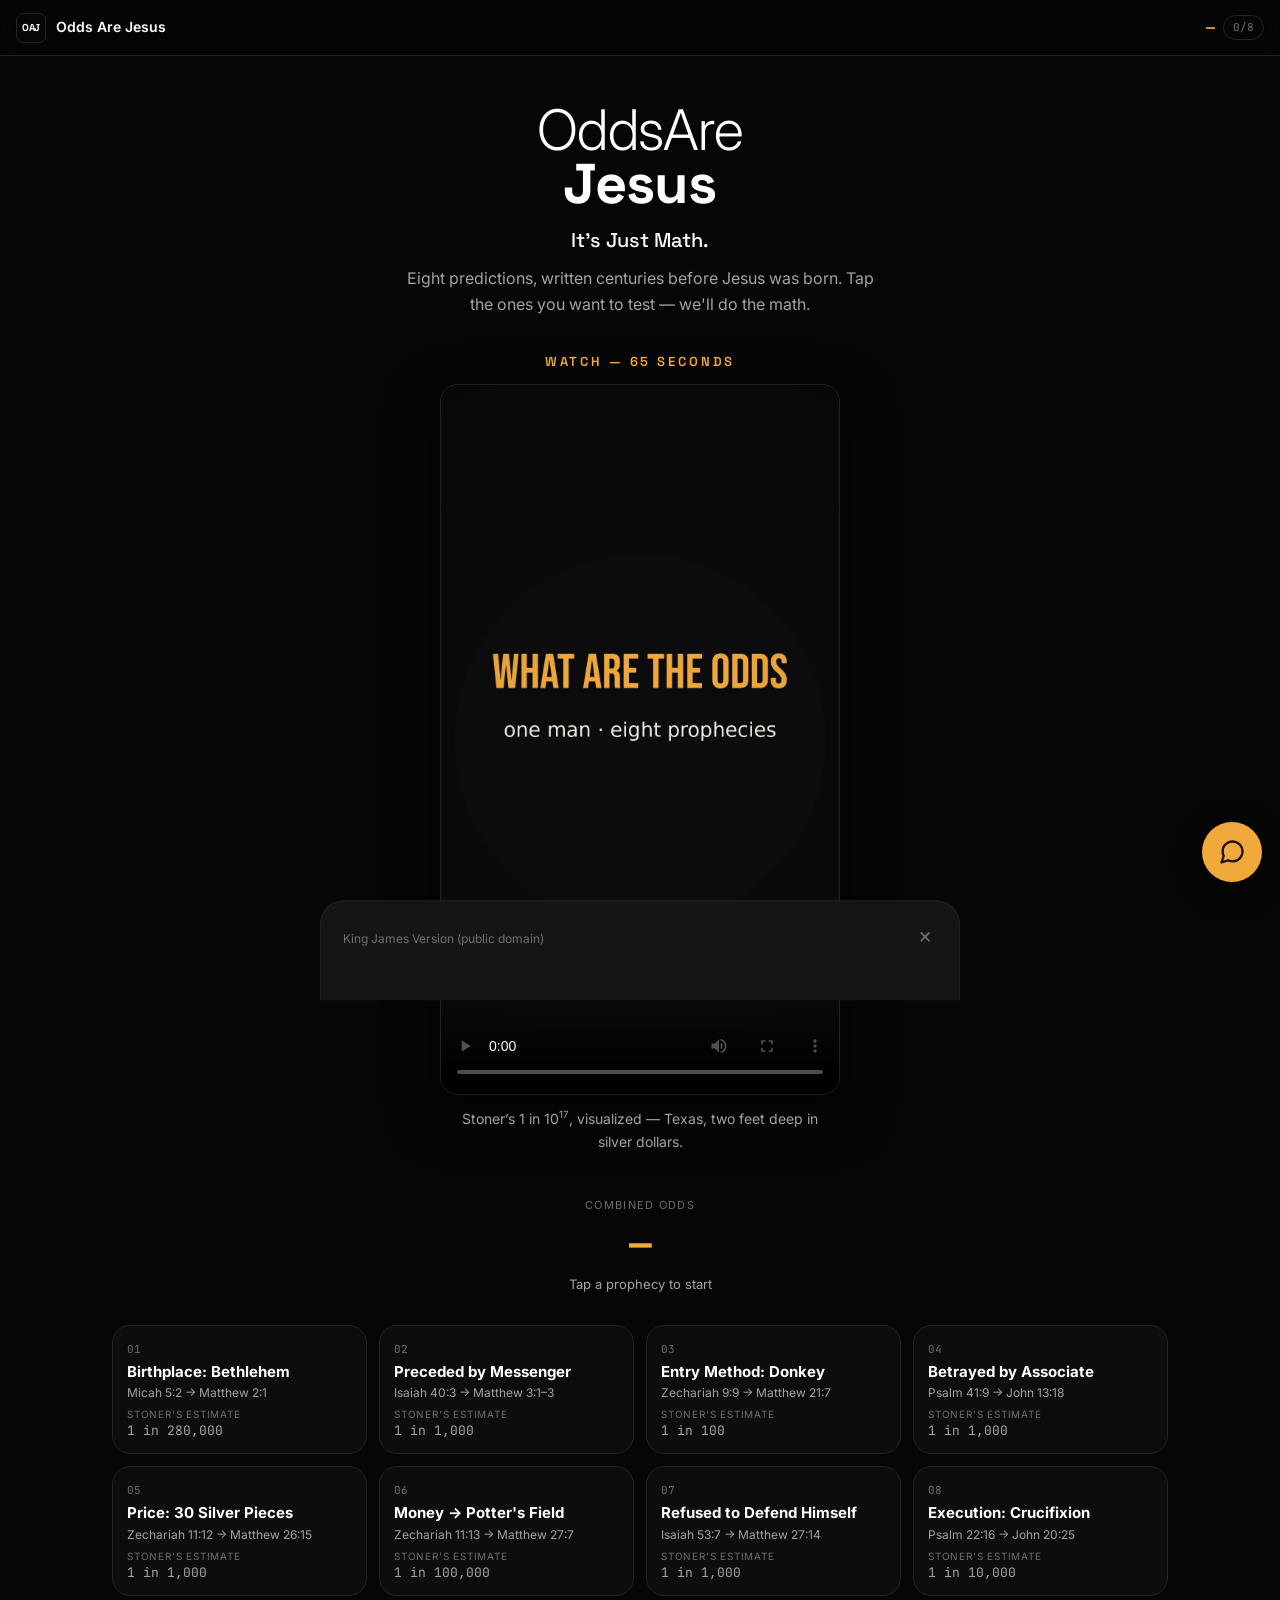
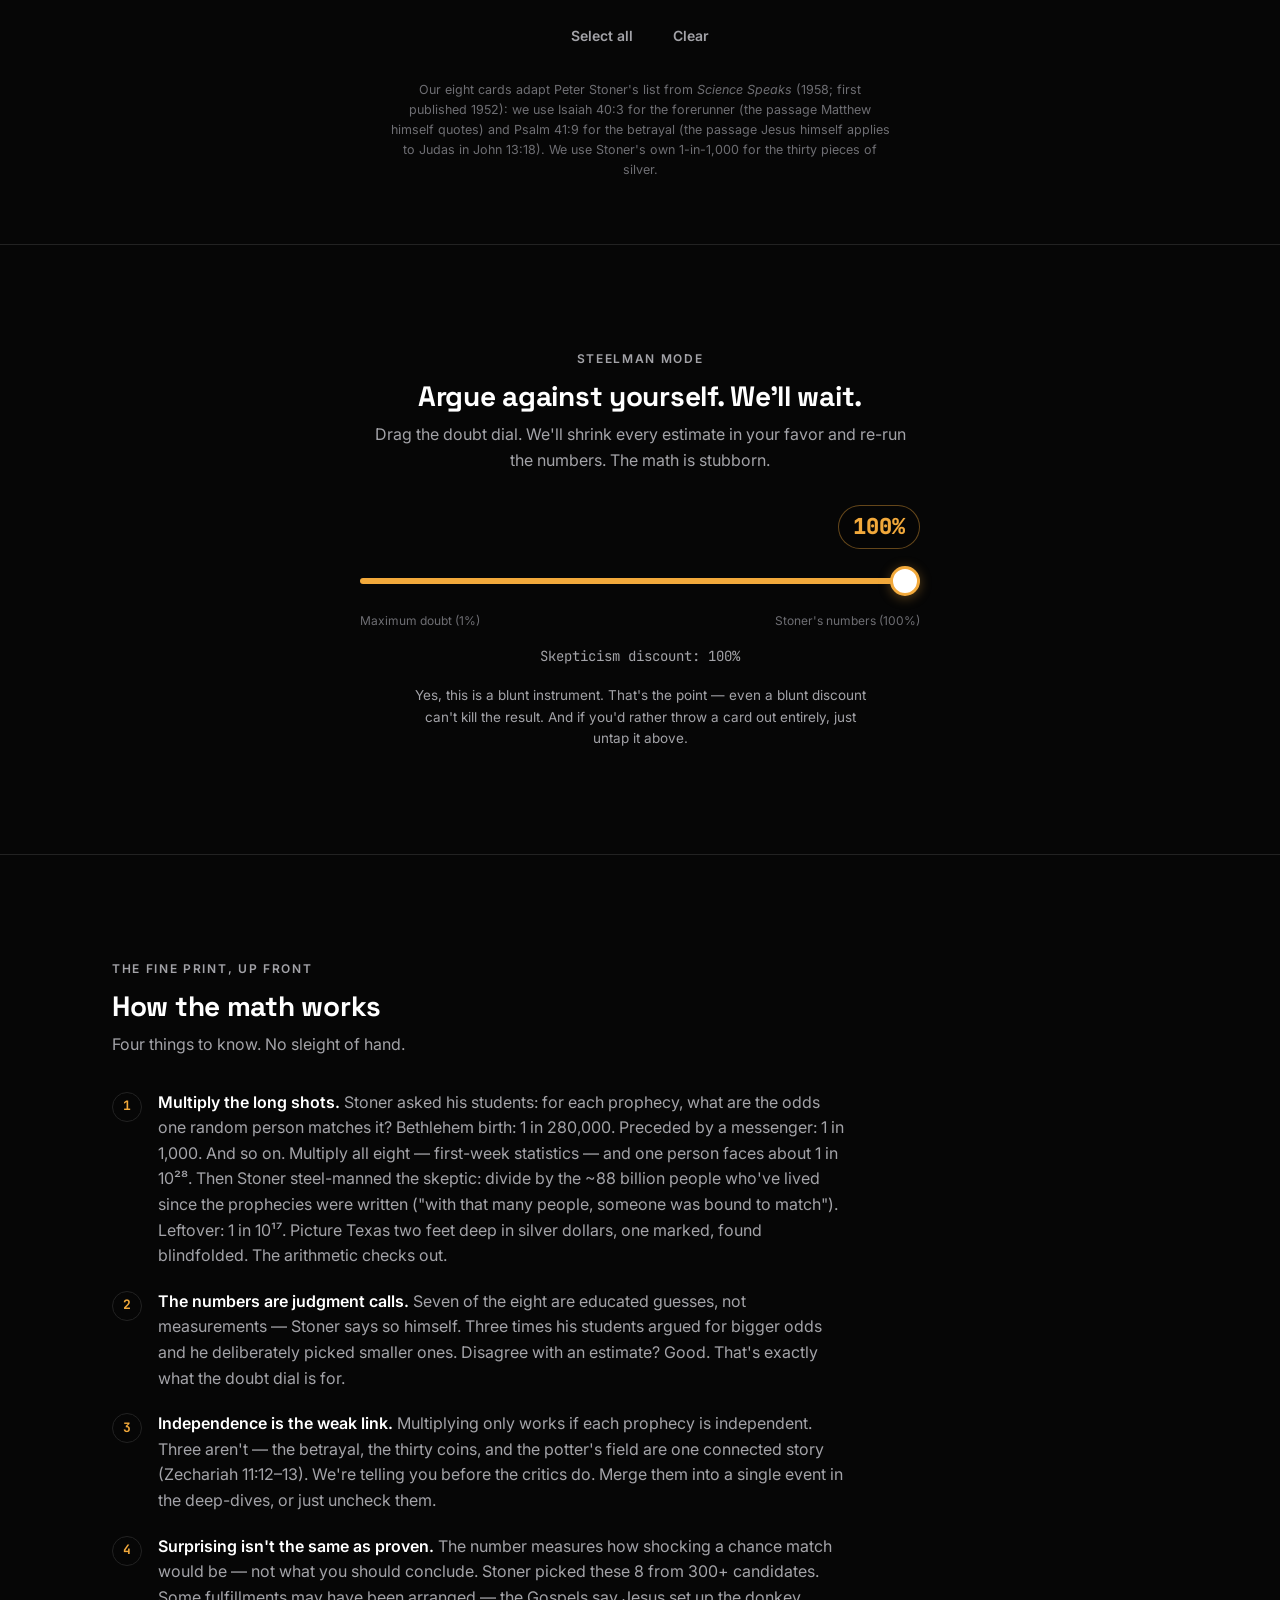
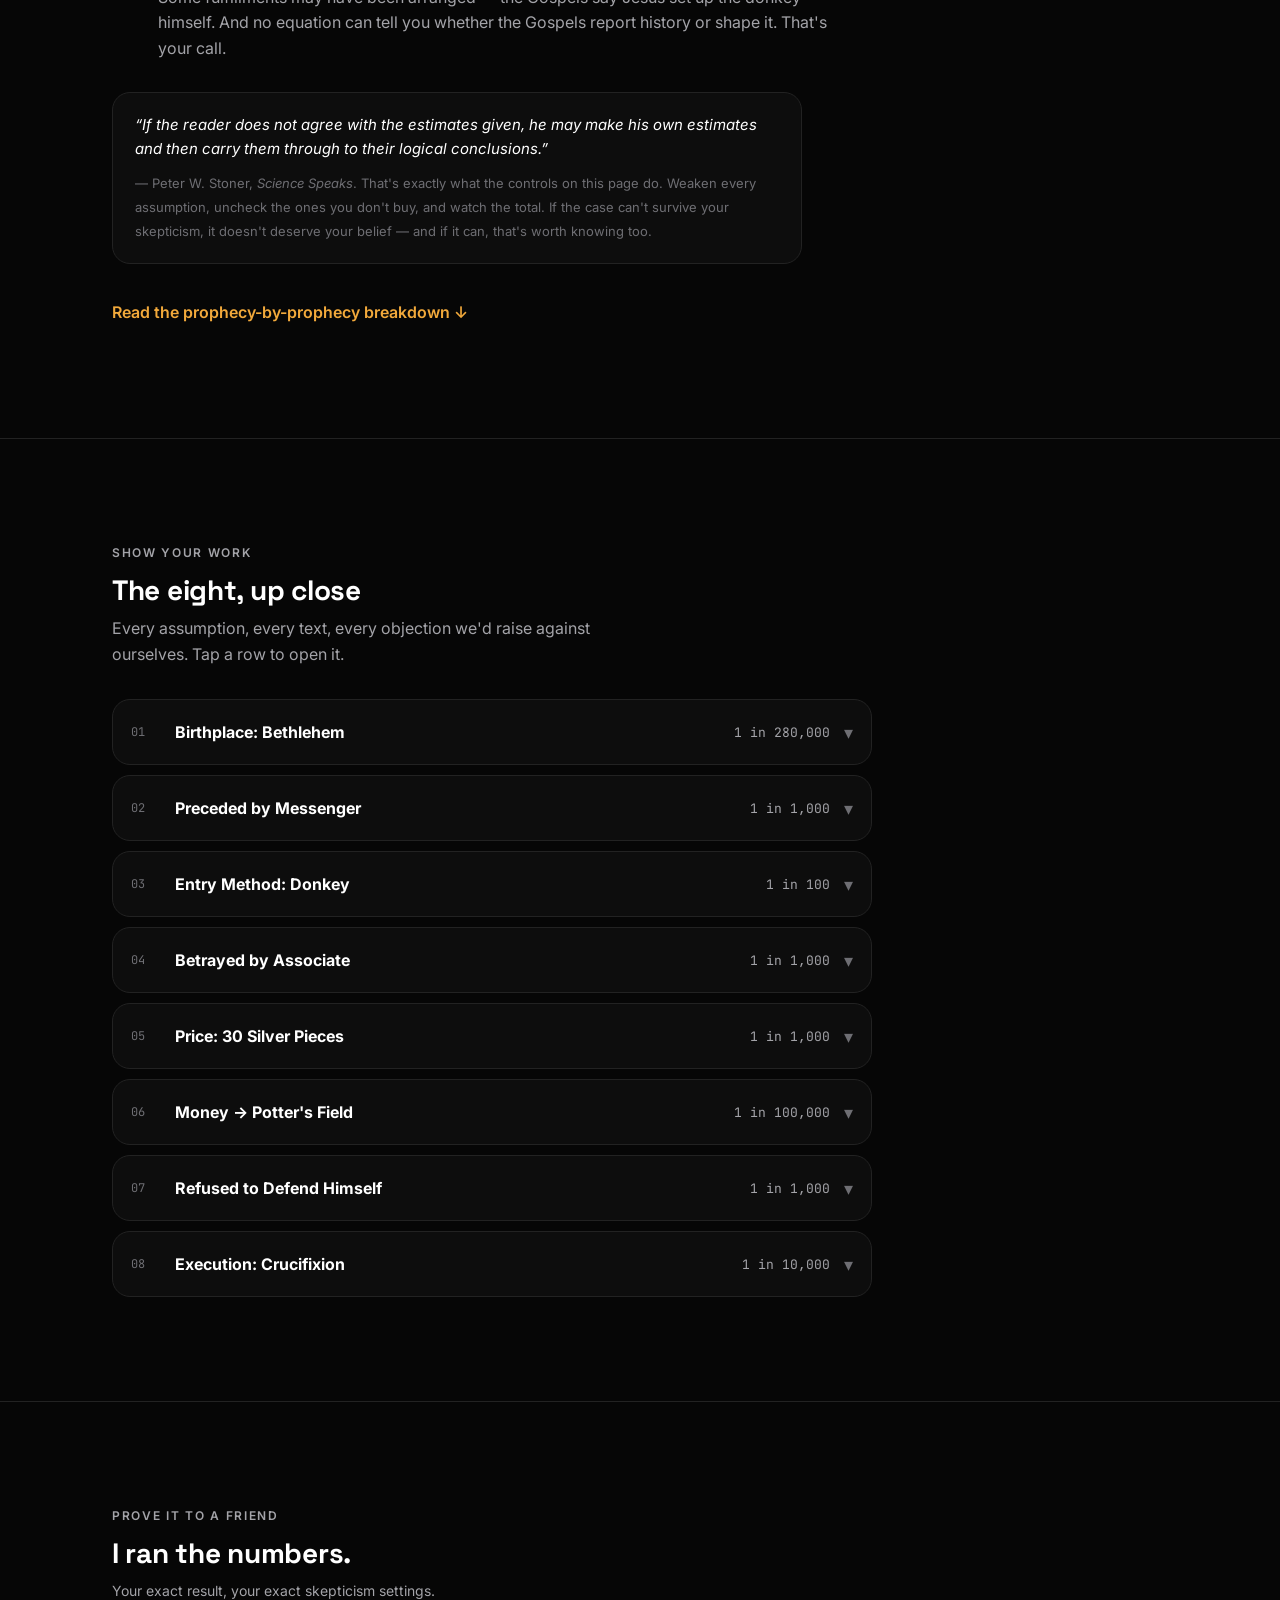
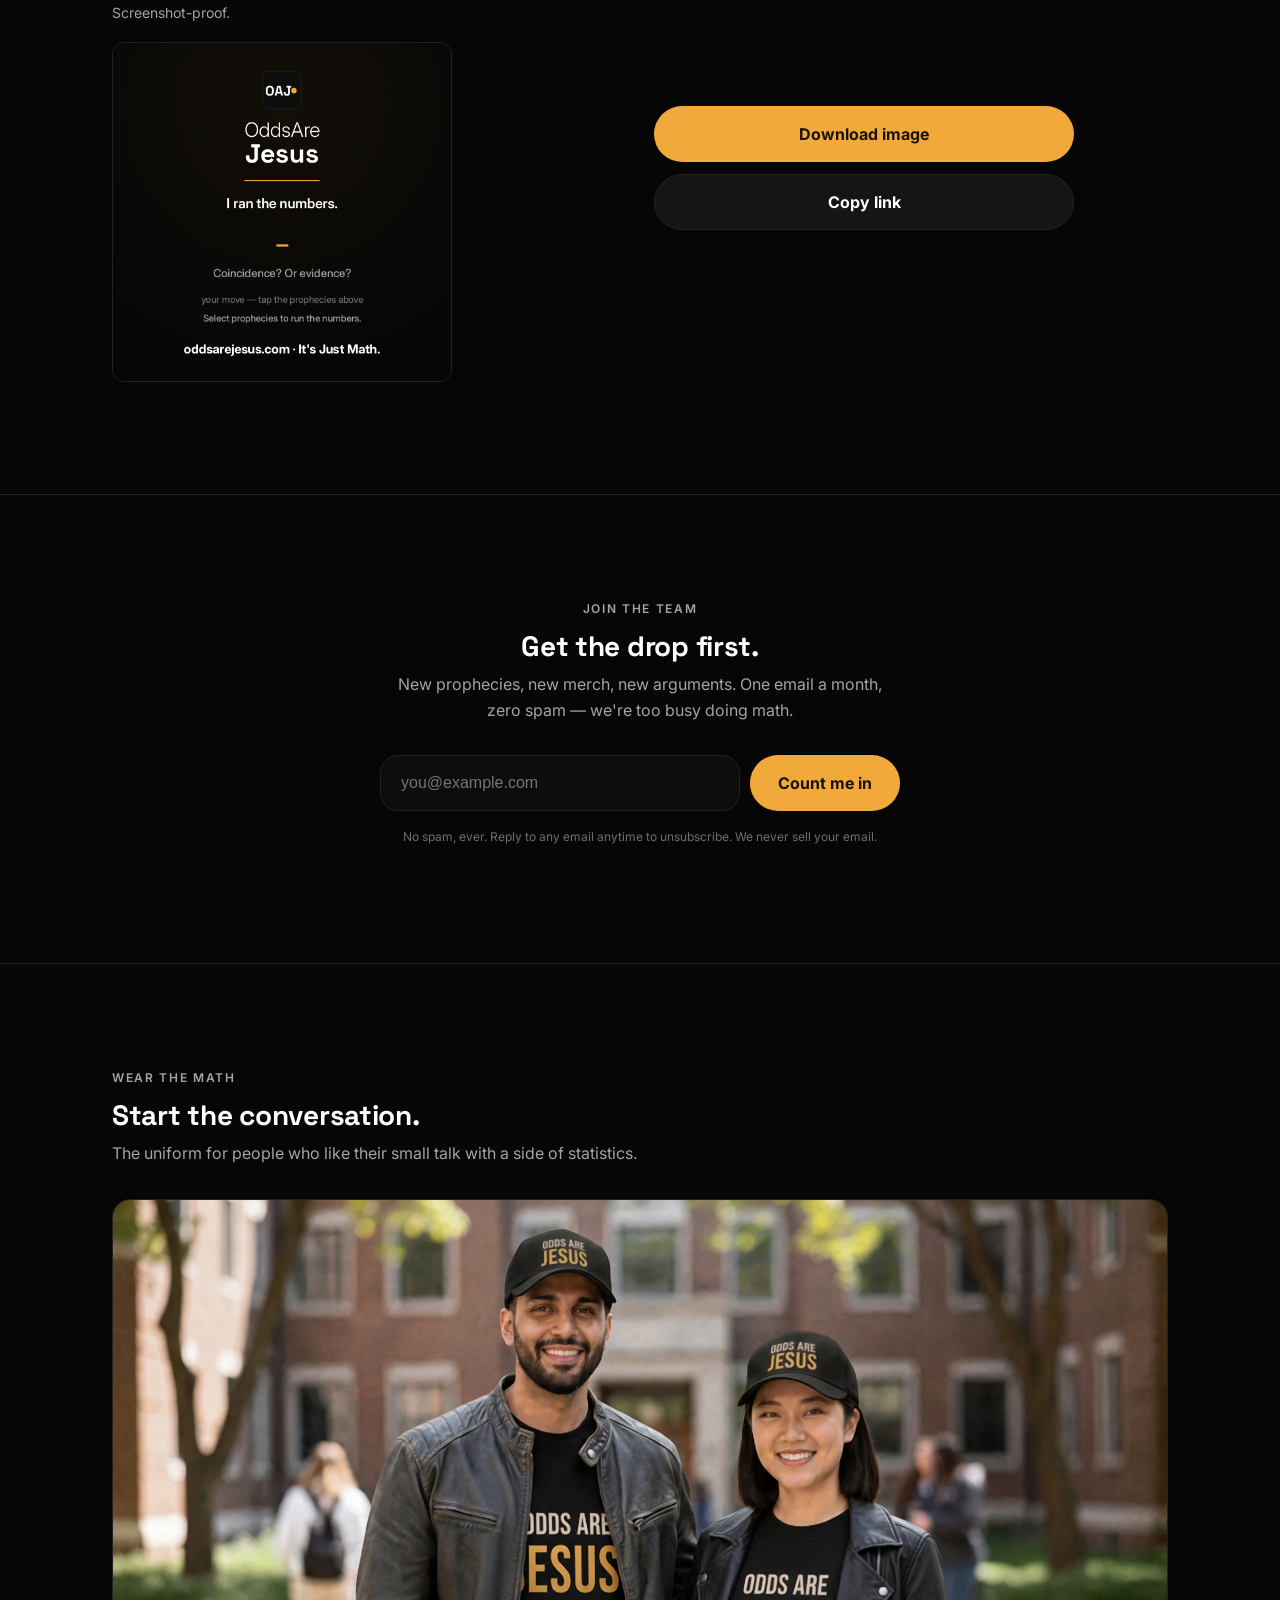
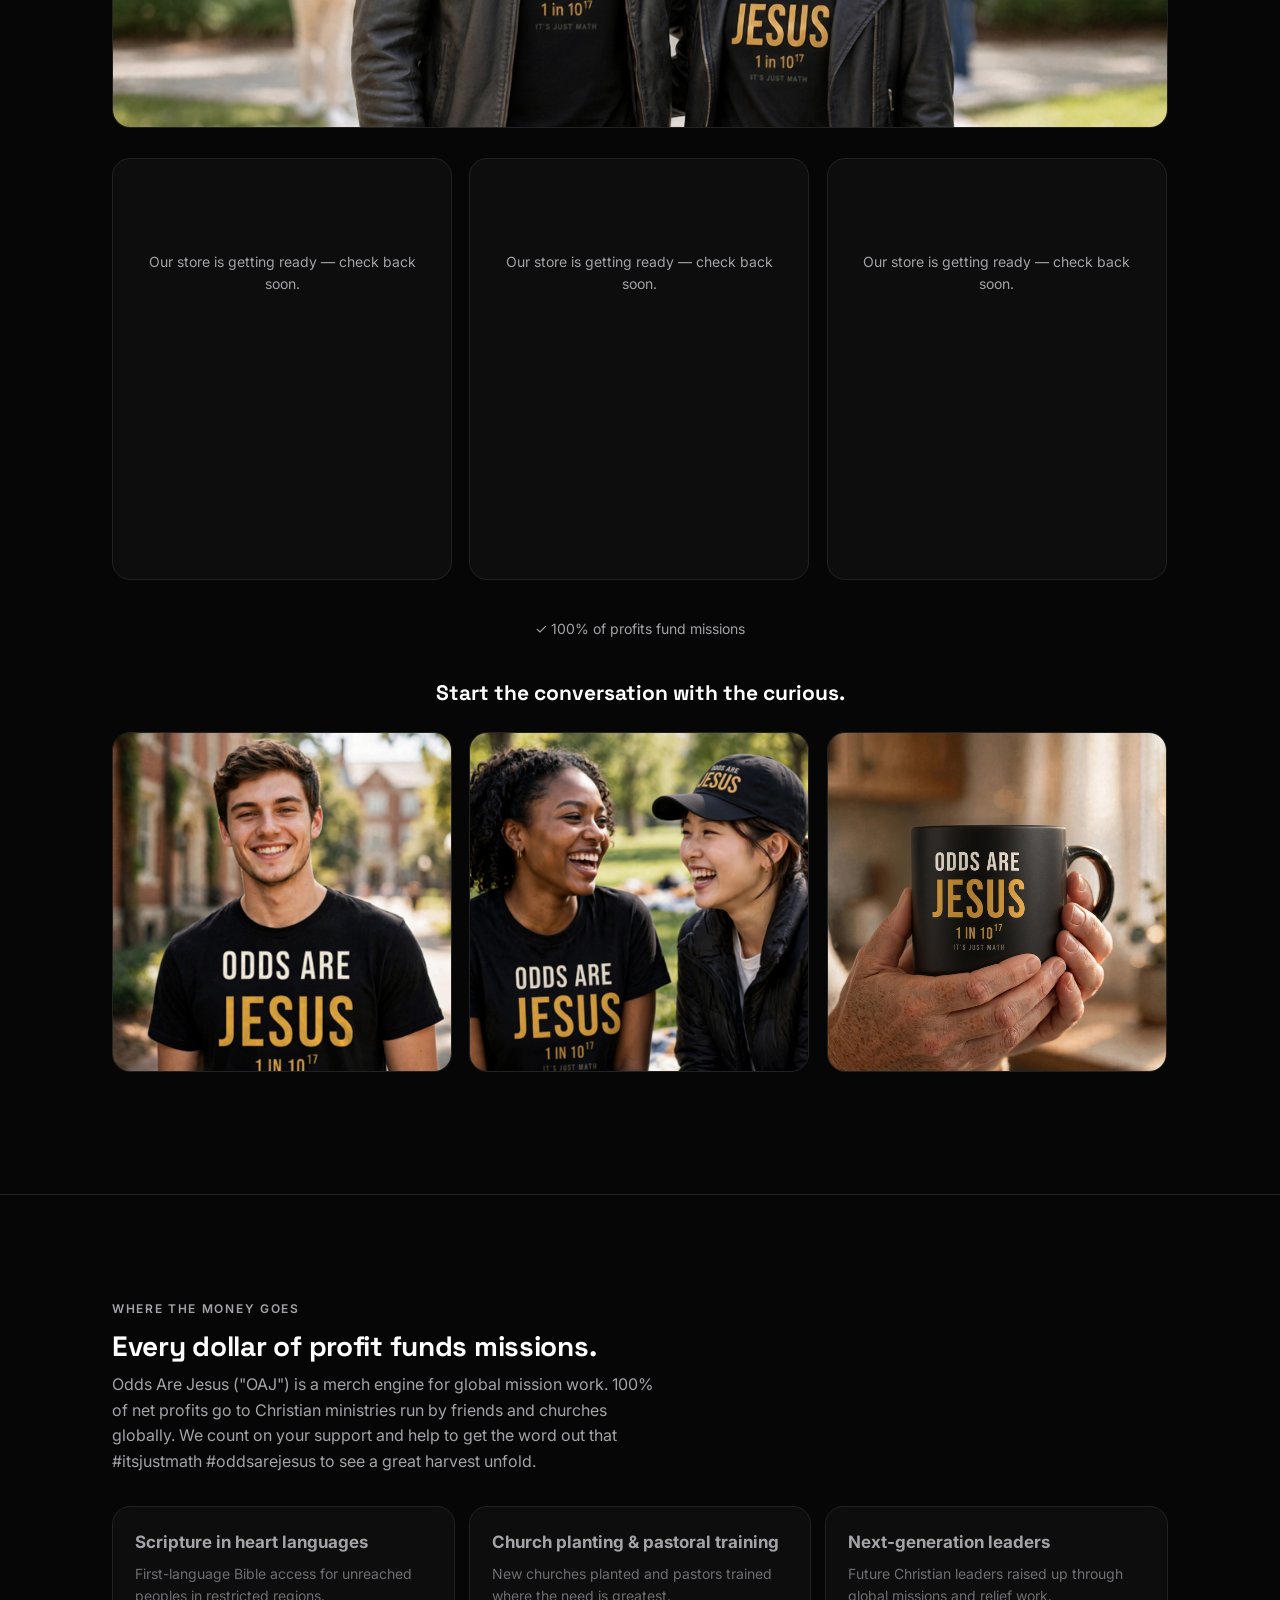
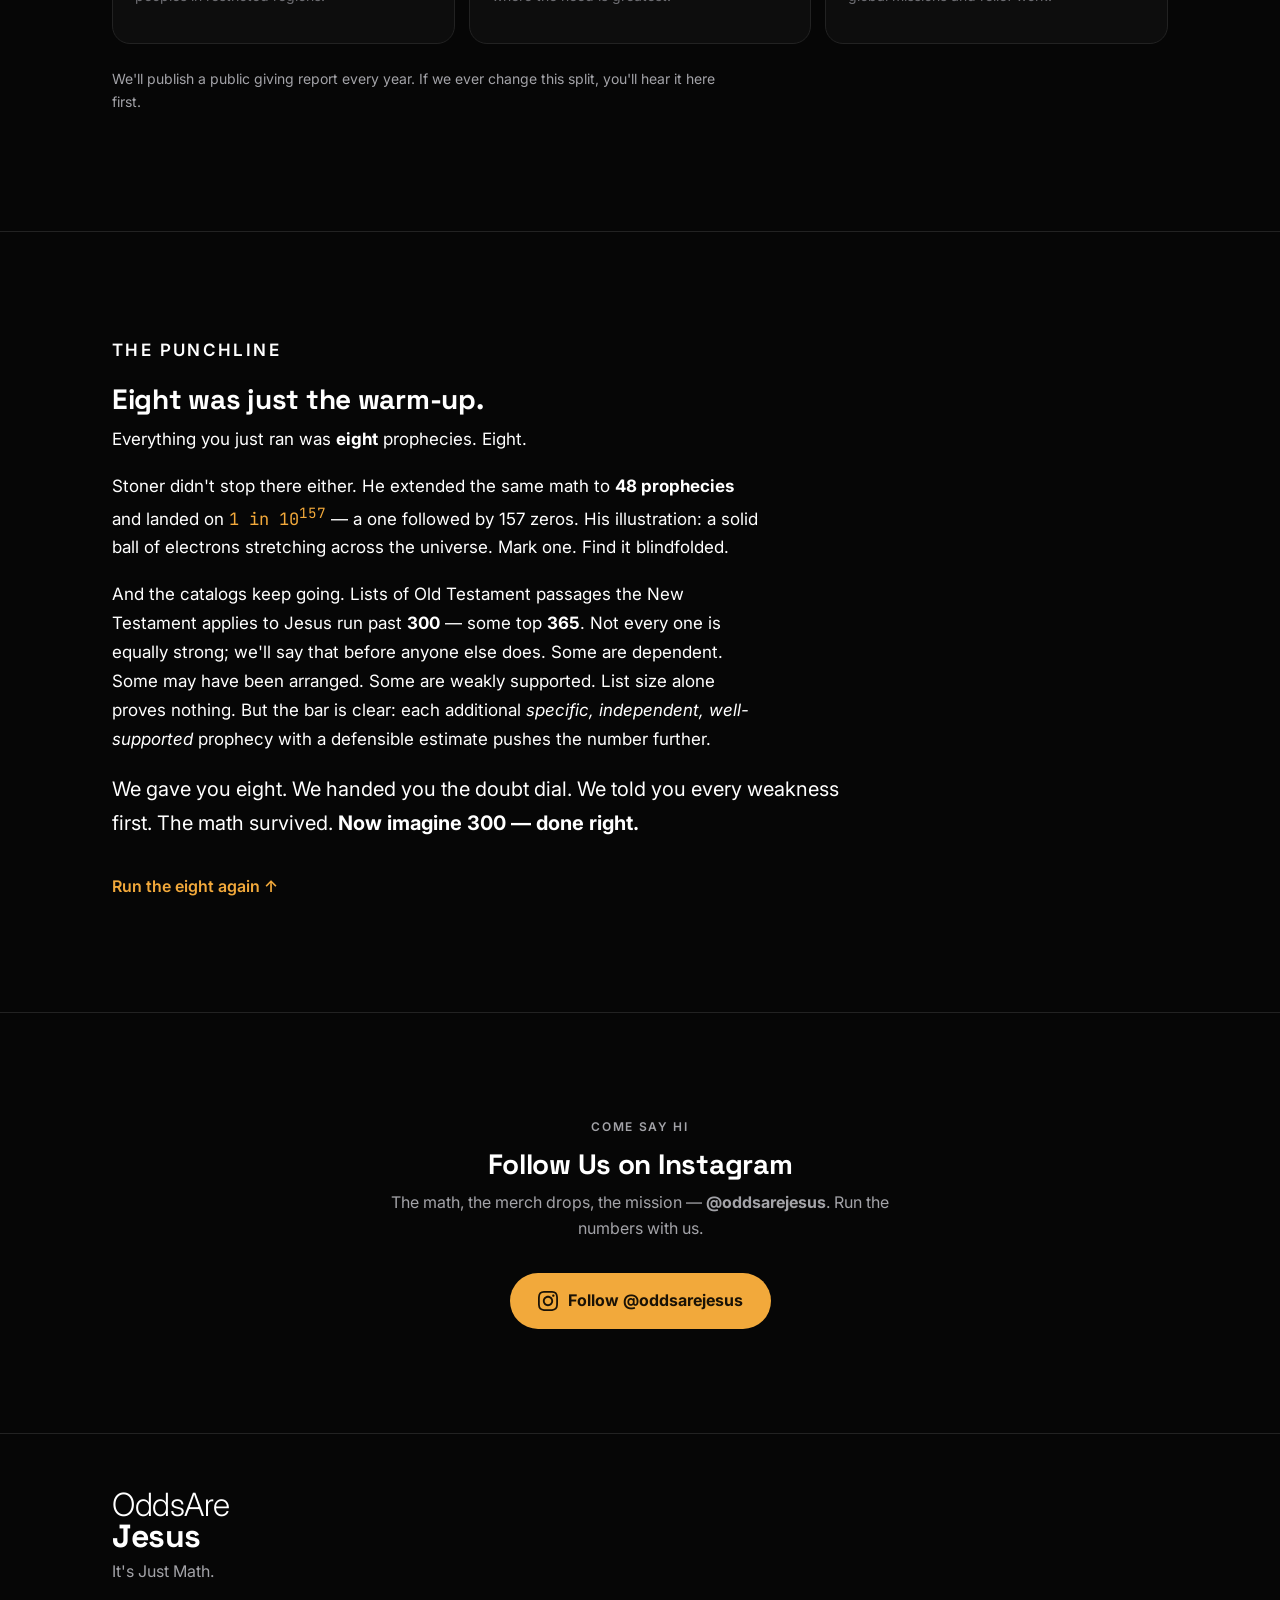
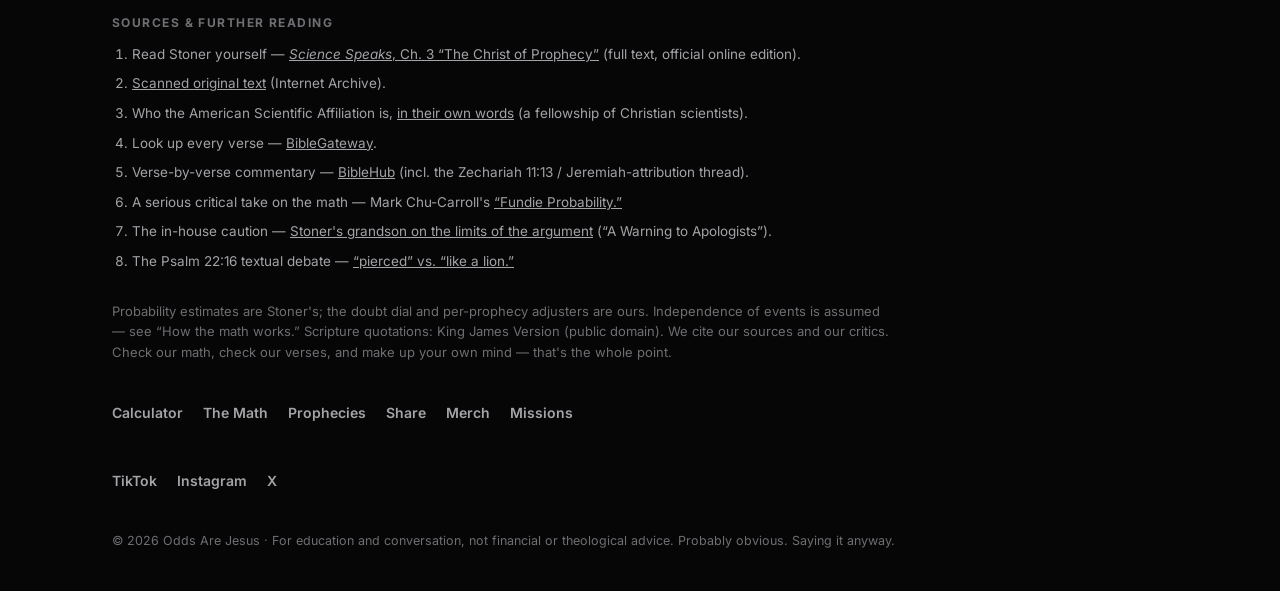
==== commit e17a96dc: "Fix duplicate id=doubt: section renamed to steelman so the doubt dial input receives events again" ====
--- a/index.html
+++ b/index.html
@@ -116,7 +116,7 @@
   </section>
 
   <!-- (b) SKEPTICISM SLIDER -->
-  <section class="section steel" id="doubt" aria-label="Skepticism slider">
+  <section class="section steel" id="steelman" aria-label="Skepticism slider">
     <div class="wrap">
       <p class="kicker">Steelman mode</p>
       <h2 class="section-title">Argue against yourself. We'll wait.</h2>
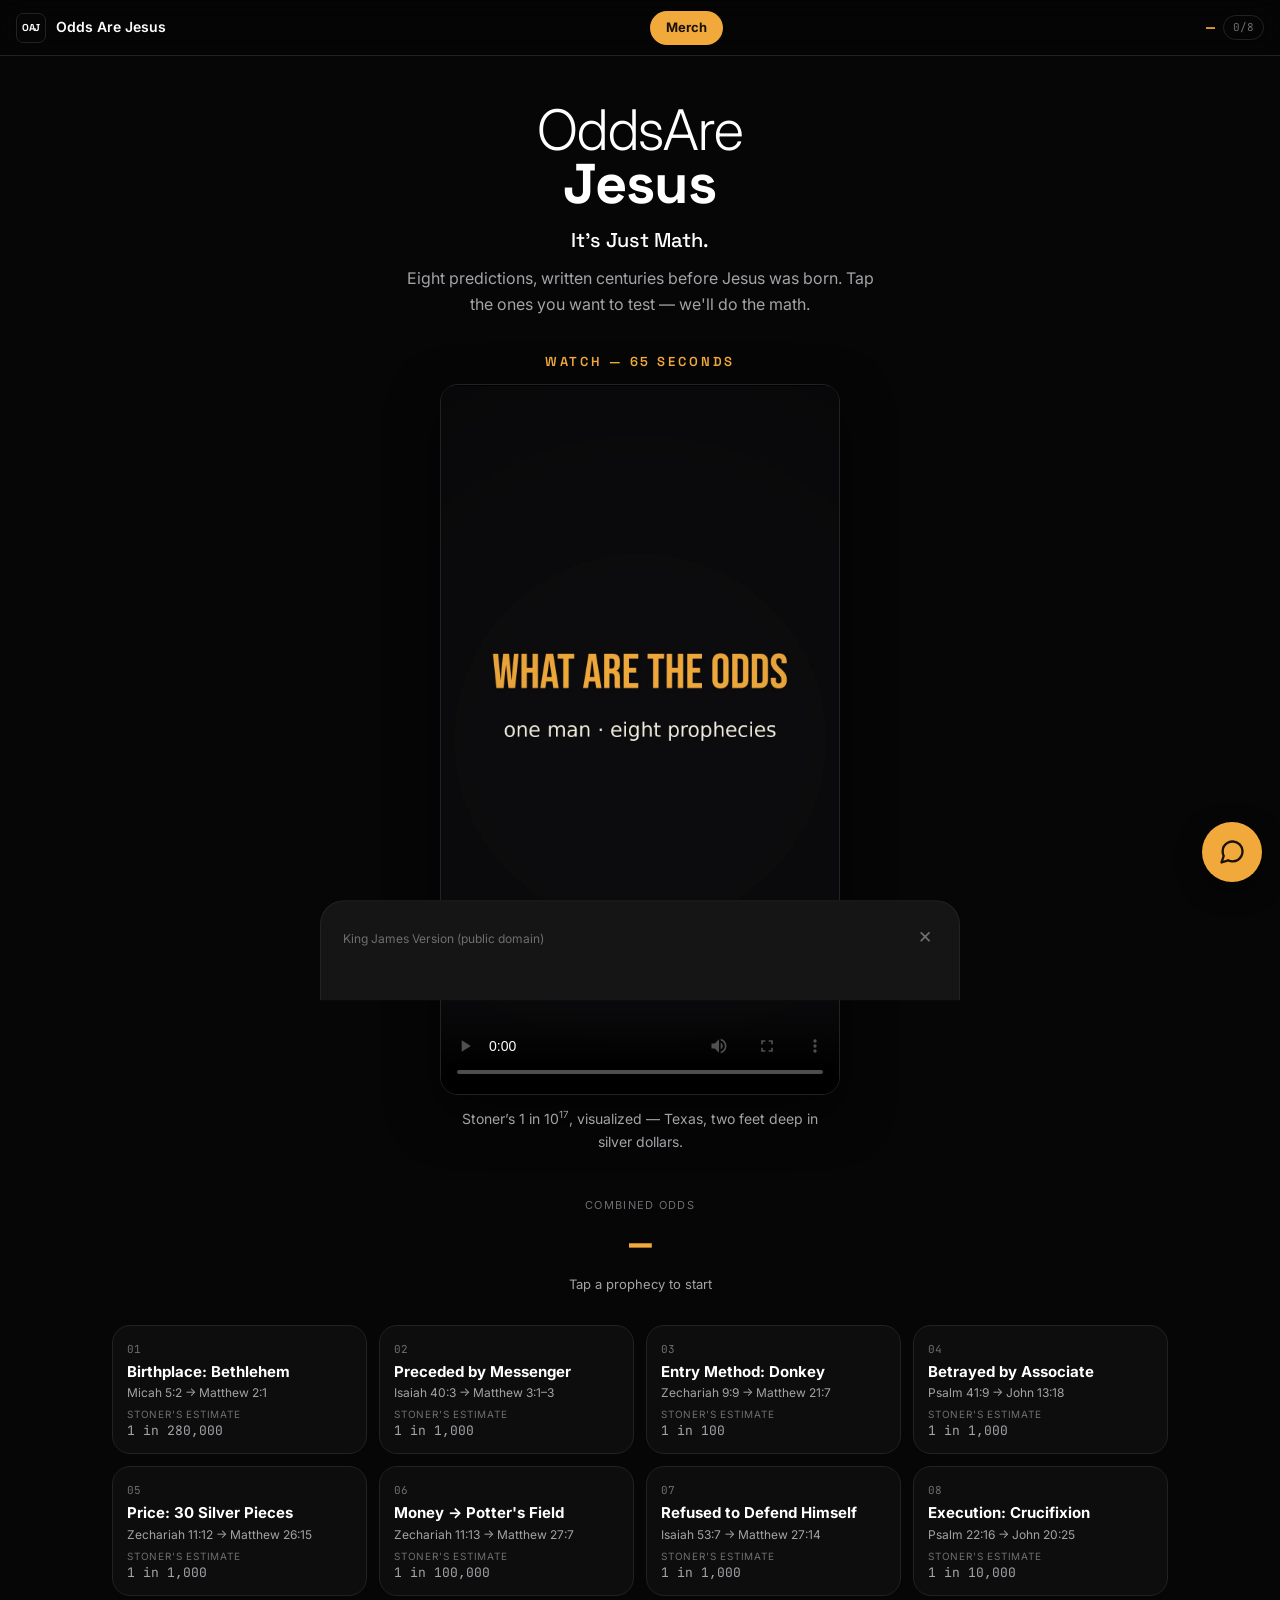
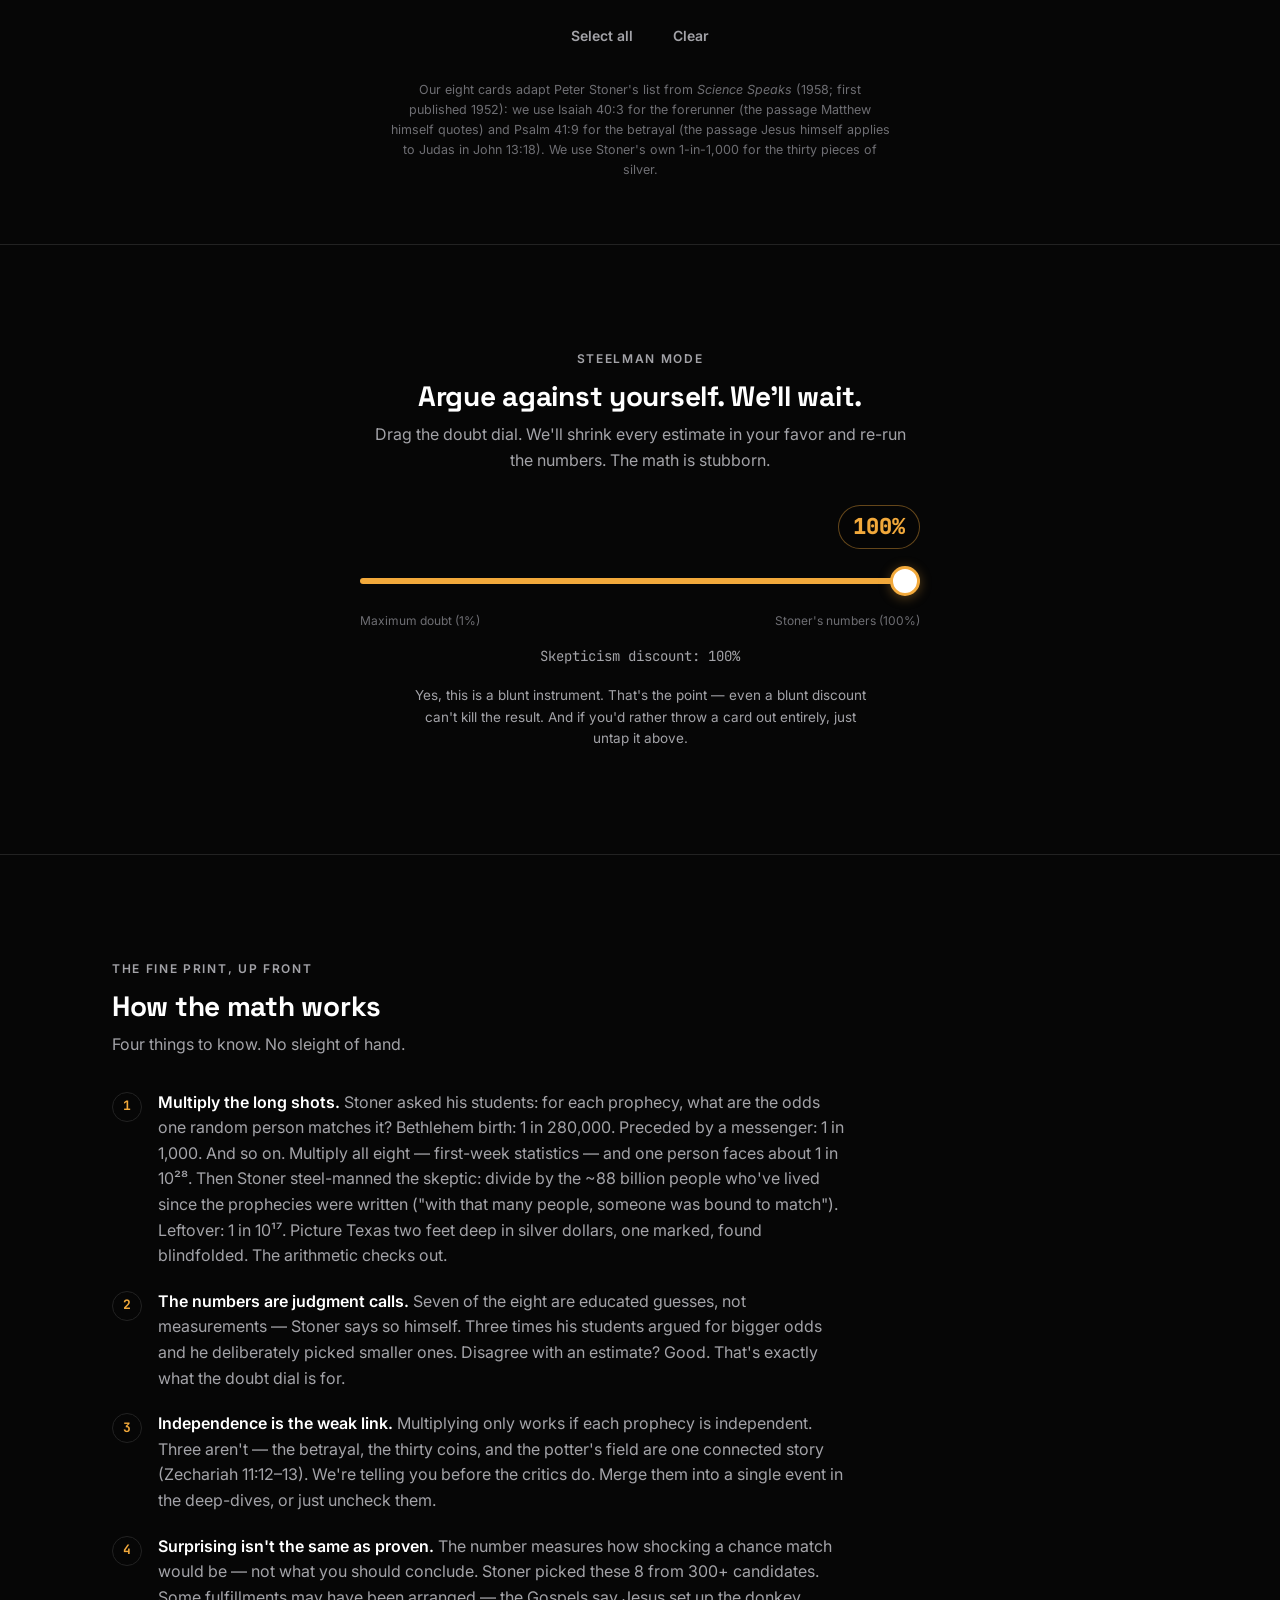
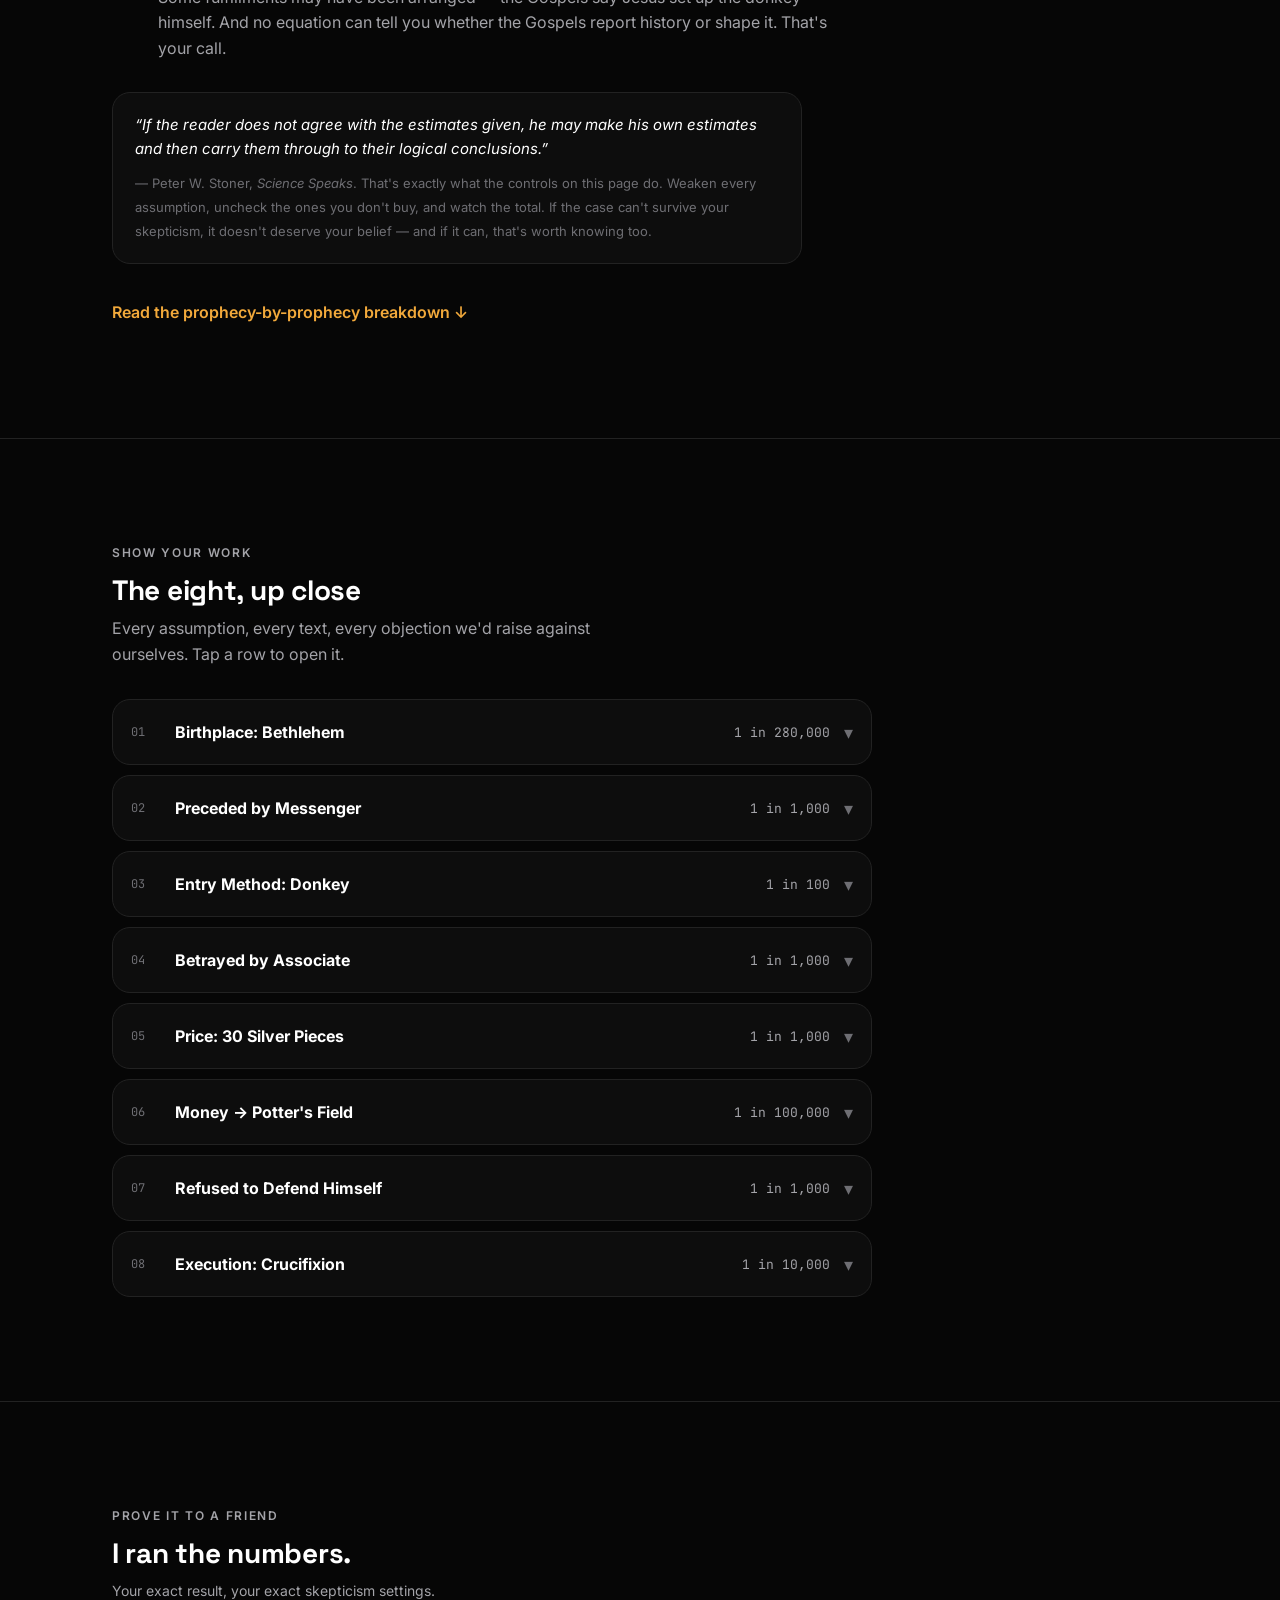
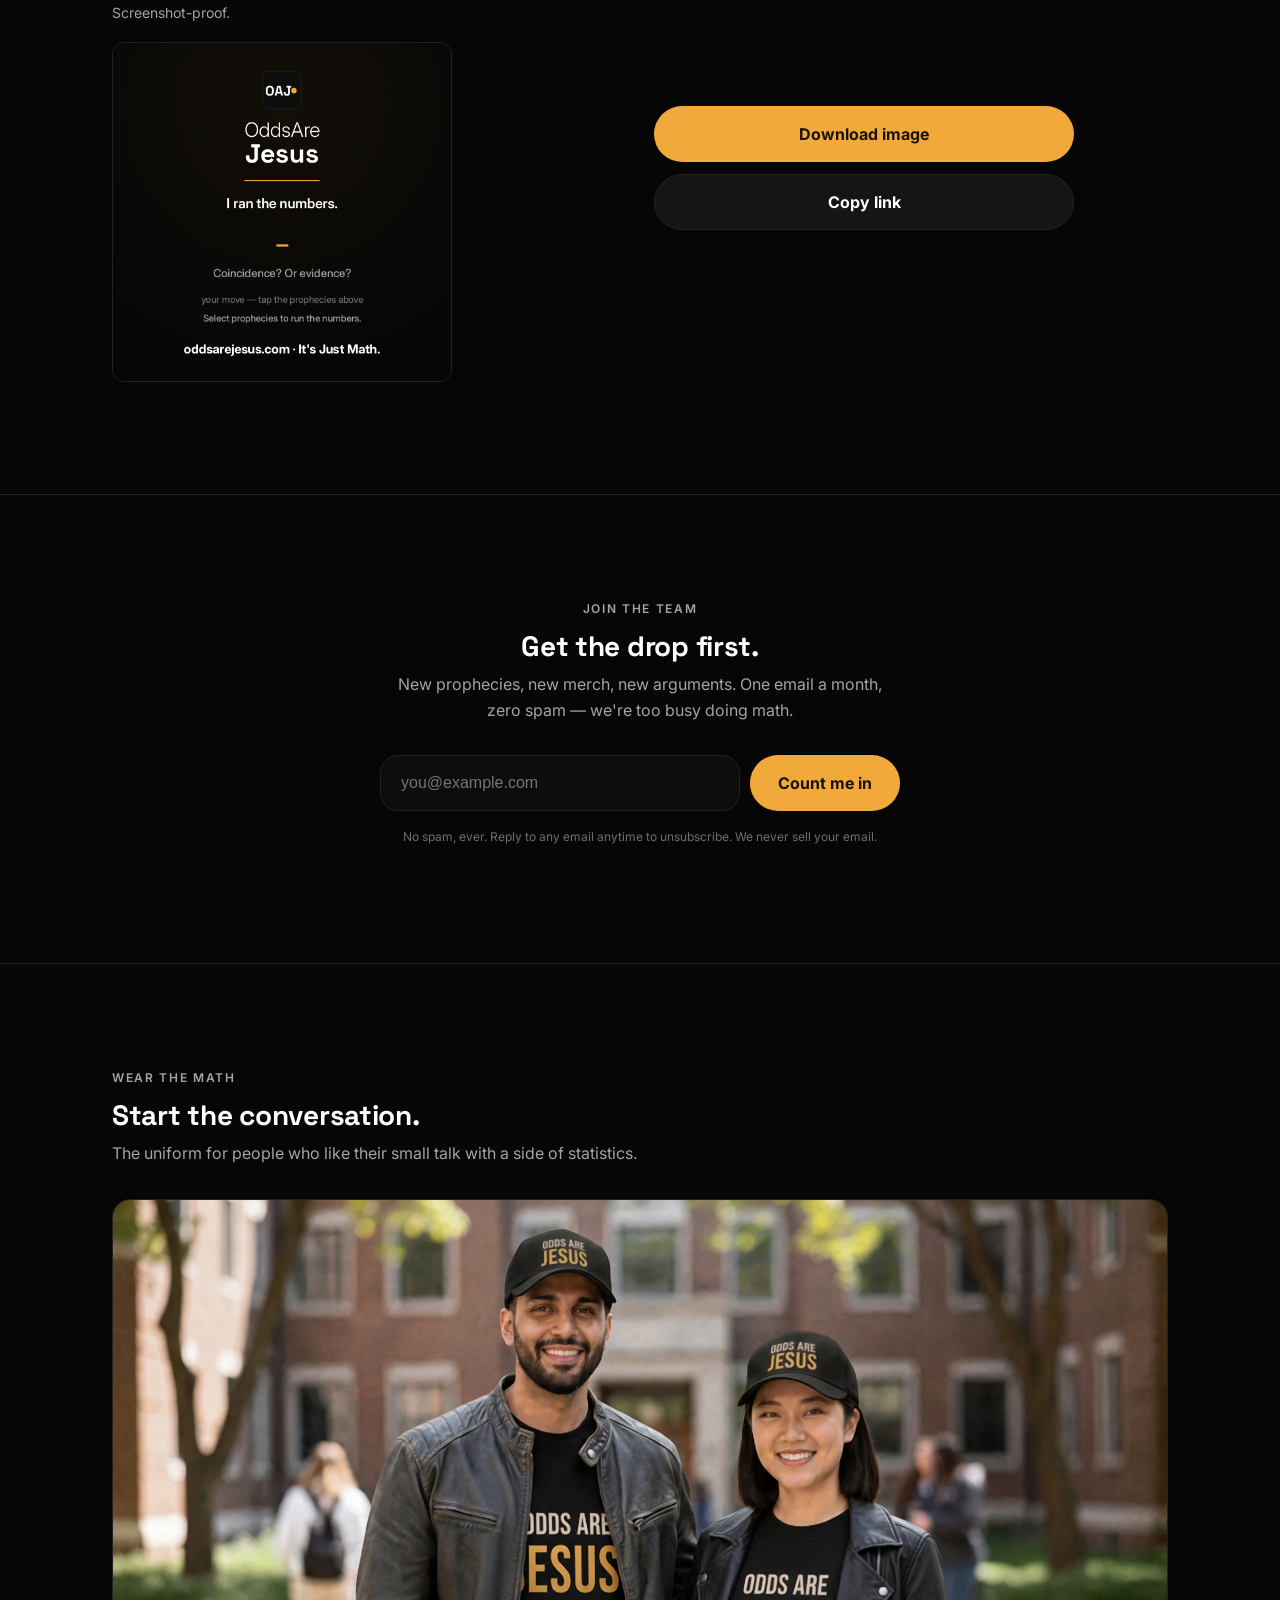
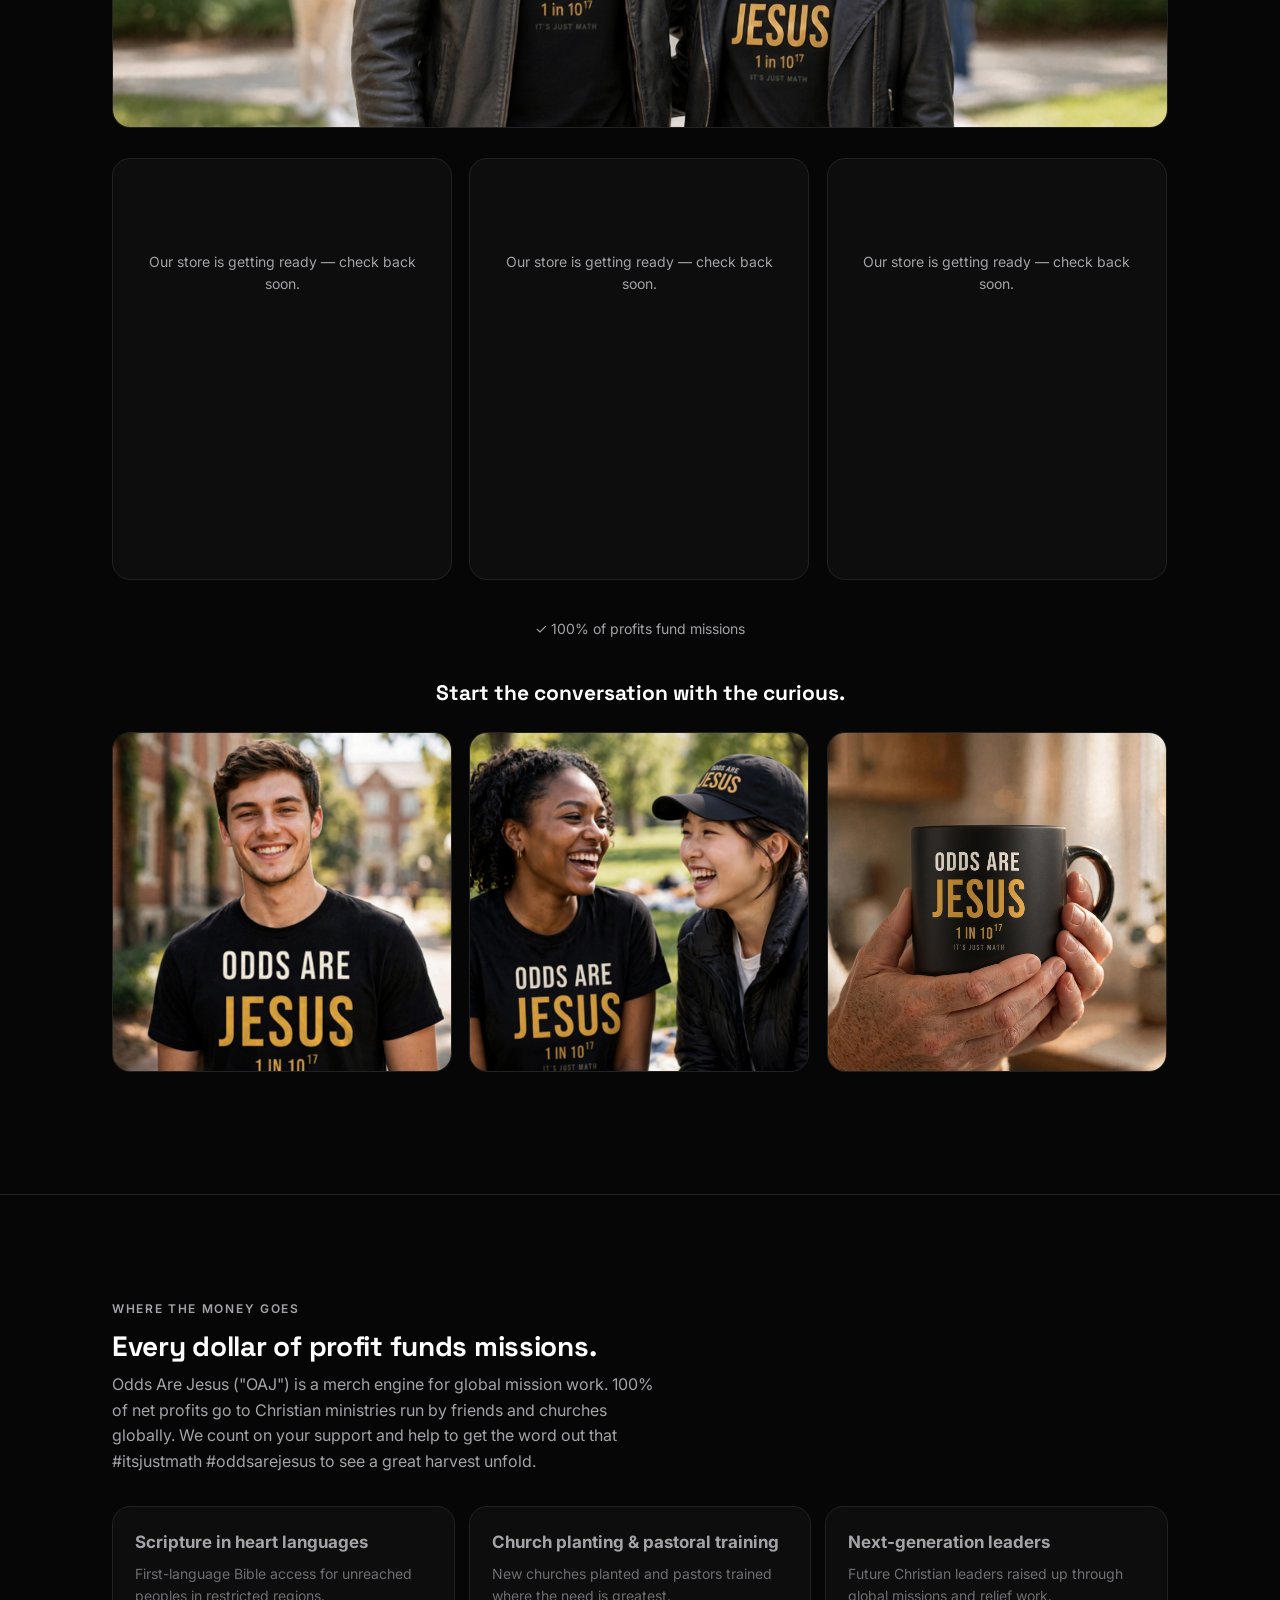
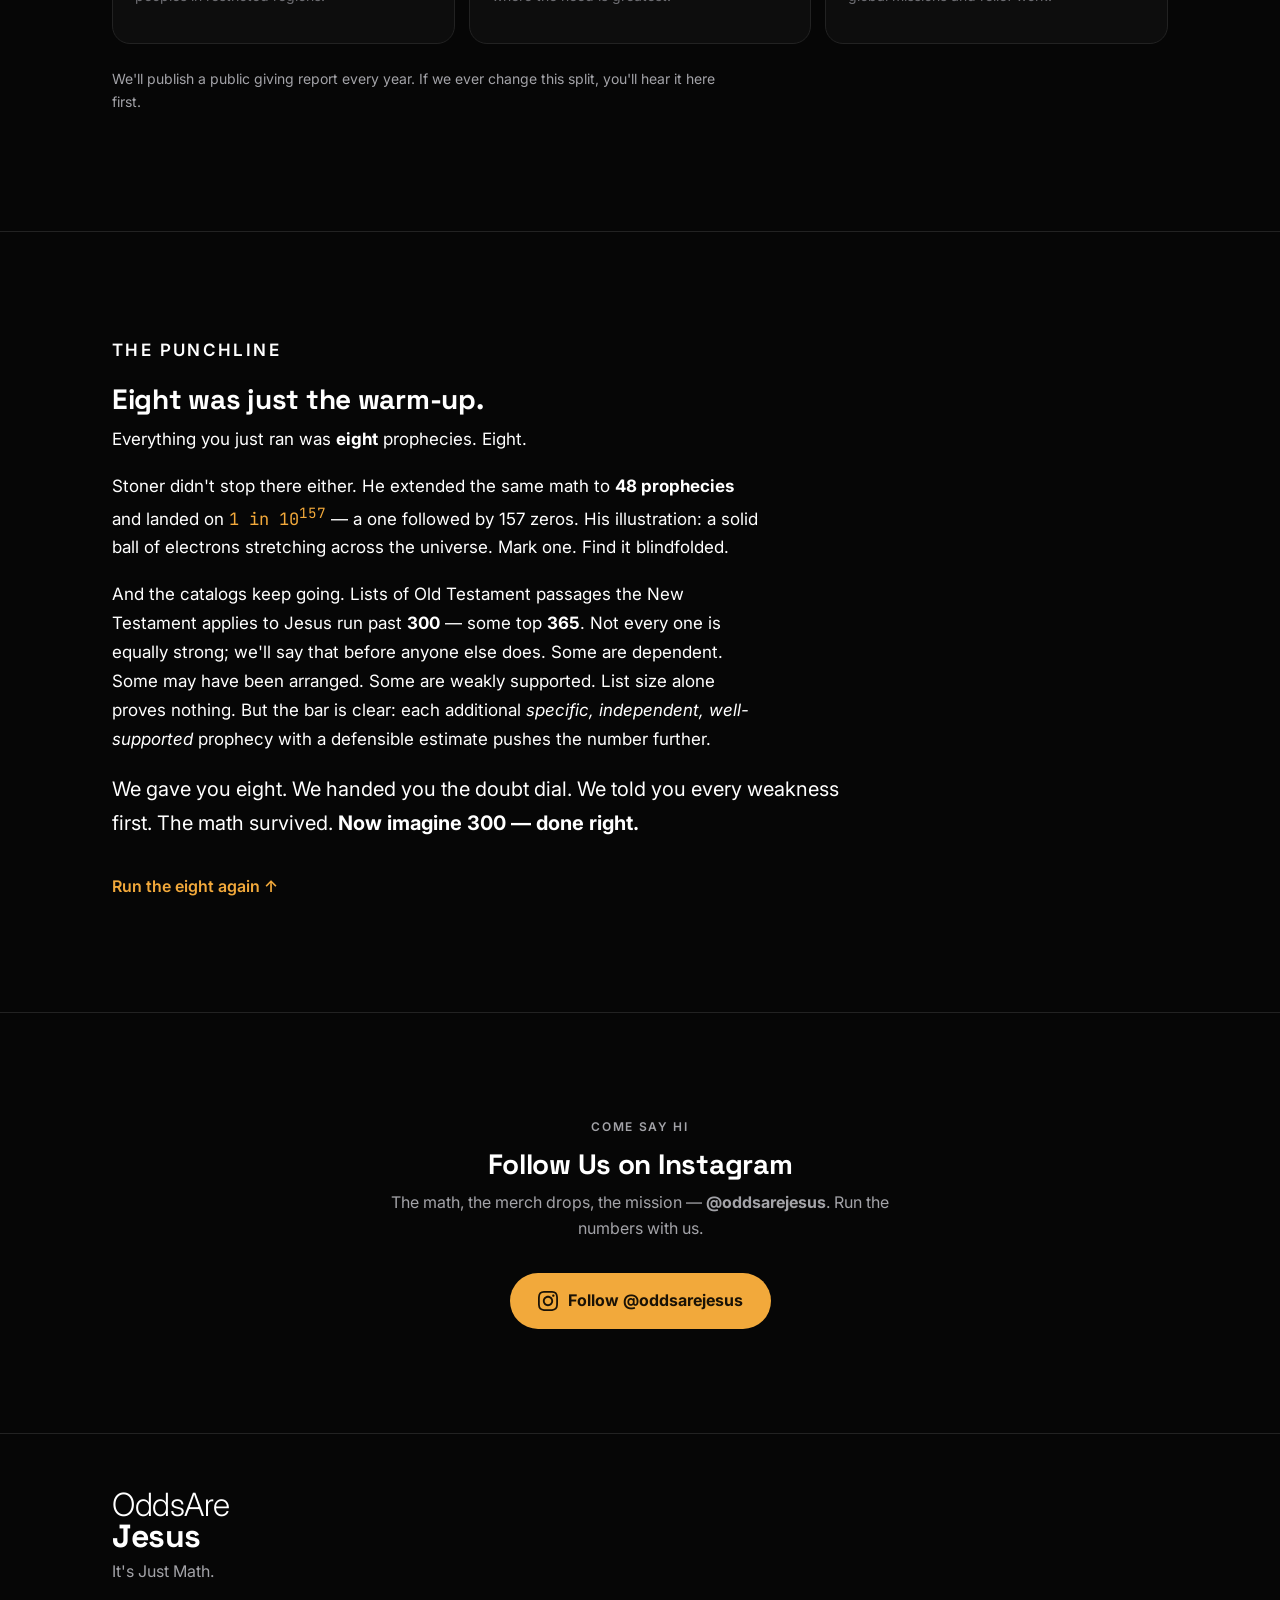
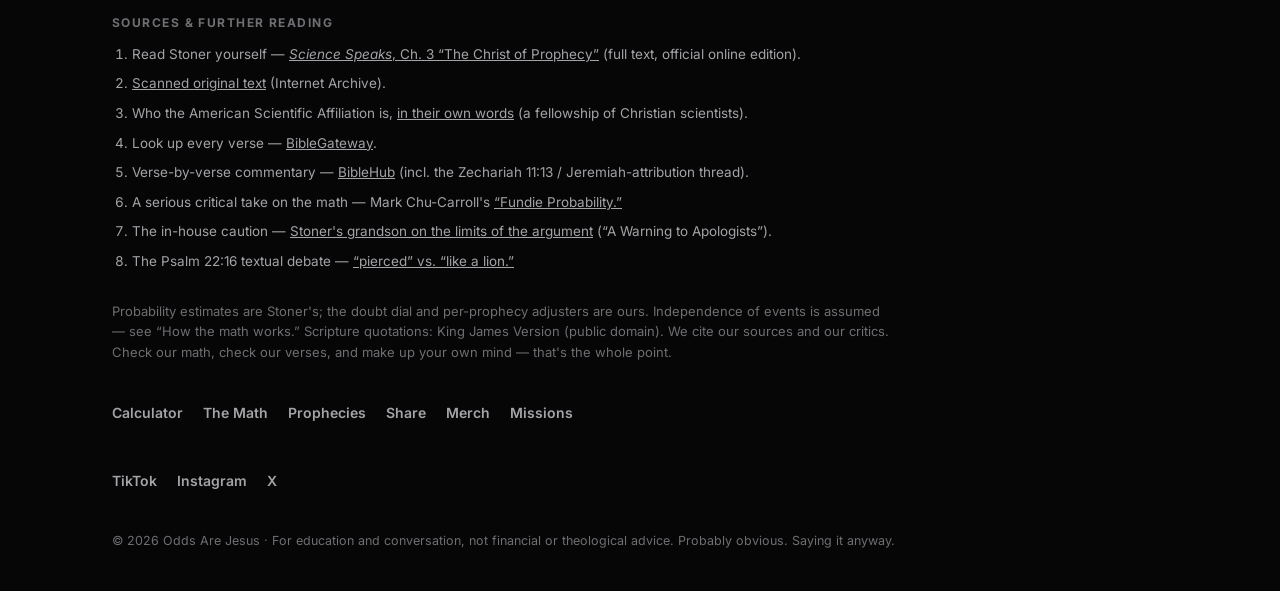
==== commit e94733ba: "Sync sticky Merch button to live site" ====
--- a/index.html
+++ b/index.html
@@ -62,6 +62,7 @@
     <span class="brand-mark" aria-hidden="true">OAJ</span>
     <span>Odds Are Jesus</span>
   </a>
+  <a class="bar-merch" href="#merch">Merch</a>
   <div class="bar-readout">
     <span class="bar-odds" id="barOdds" aria-live="polite">—</span>
     <span class="count-chip" id="barCount">0/8</span>
--- a/styles.css
+++ b/styles.css
@@ -59,6 +59,16 @@
   font-family: var(--font-display); font-weight: 700; font-size: 10px; letter-spacing: -0.02em;
 }
 .bar-readout { display: flex; align-items: center; gap: 8px; min-width: 0; }
+.bar-merch {
+  flex: none;
+  display: inline-flex; align-items: center; justify-content: center;
+  min-height: 34px; padding: 0 16px; border-radius: 999px;
+  background: var(--accent); color: var(--accent-ink);
+  font-weight: 700; font-size: 13px; text-decoration: none; white-space: nowrap;
+}
+.bar-merch:hover { filter: brightness(1.06); }
+.bar-merch:active { transform: translateY(1px); }
+#merch { scroll-margin-top: 72px; }
 .bar-odds {
   font-family: var(--font-mono); font-weight: 700; font-size: 15px; color: var(--accent);
   white-space: nowrap;
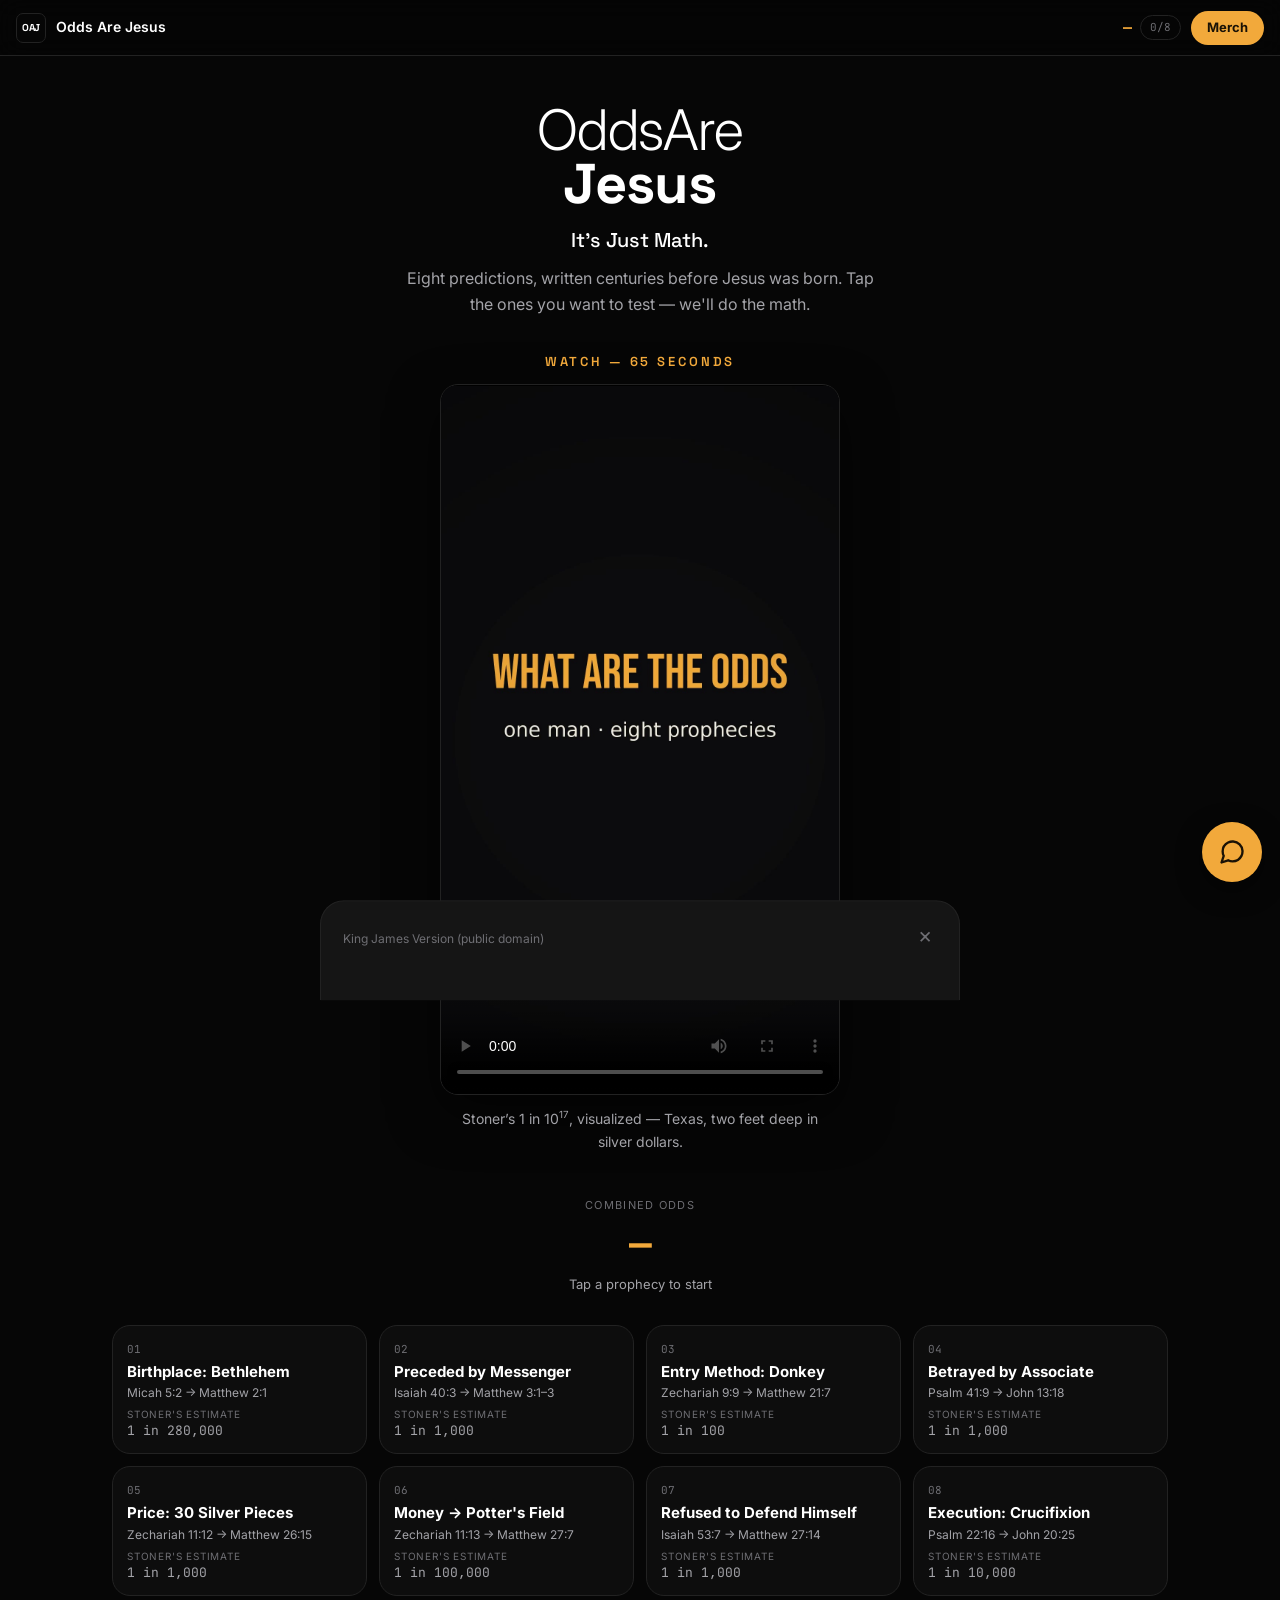
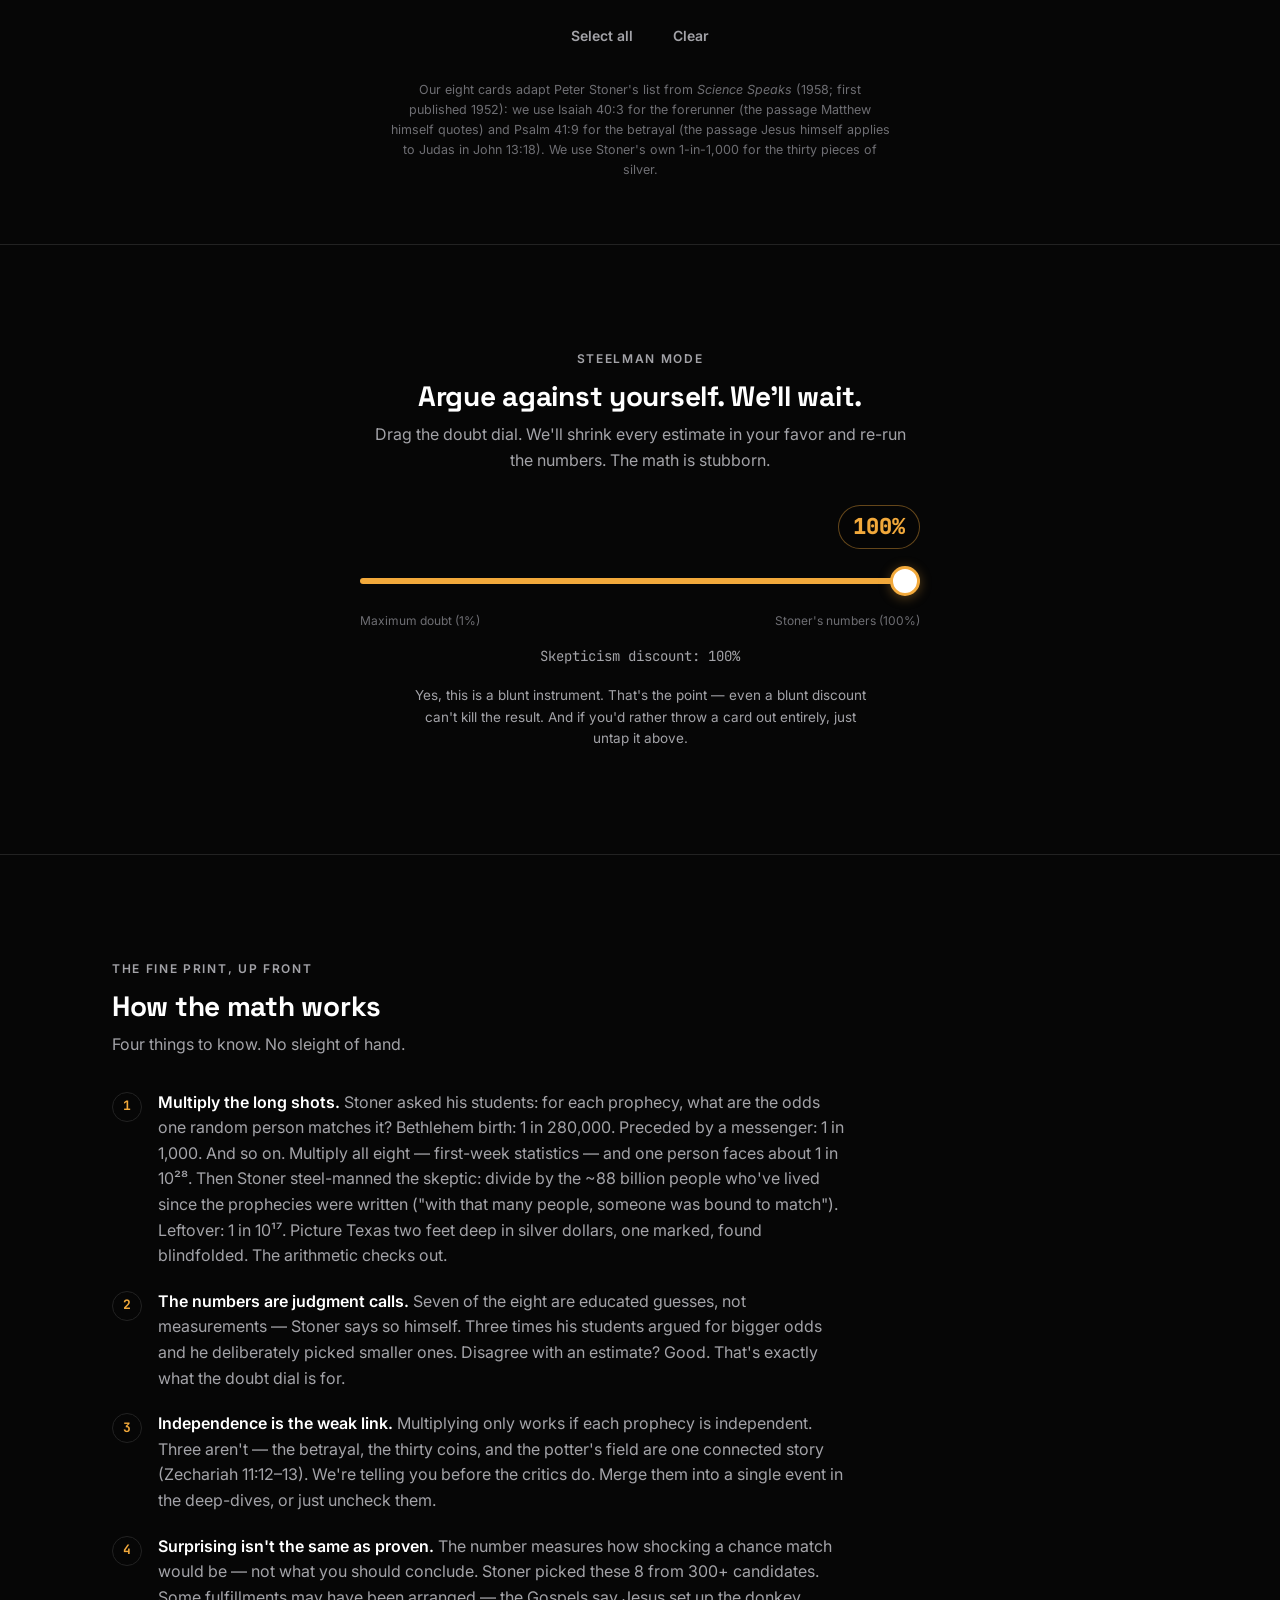
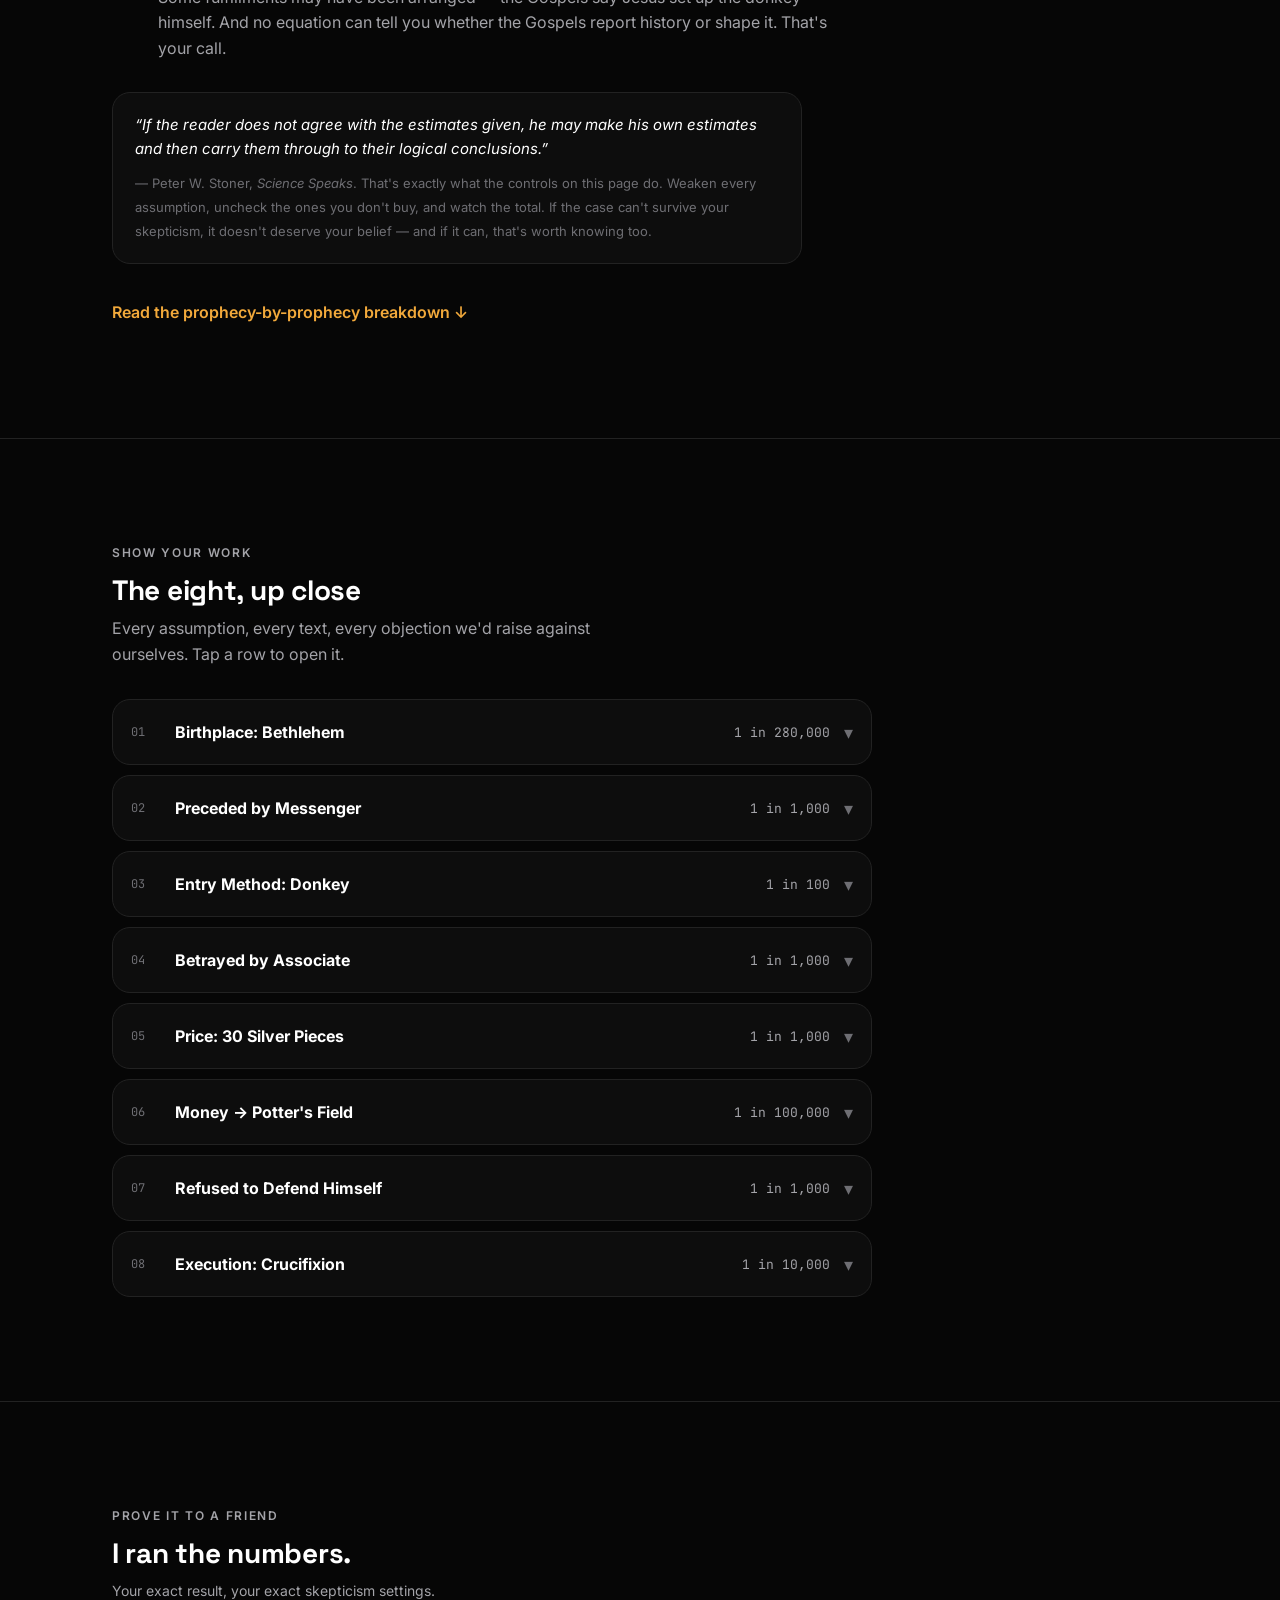
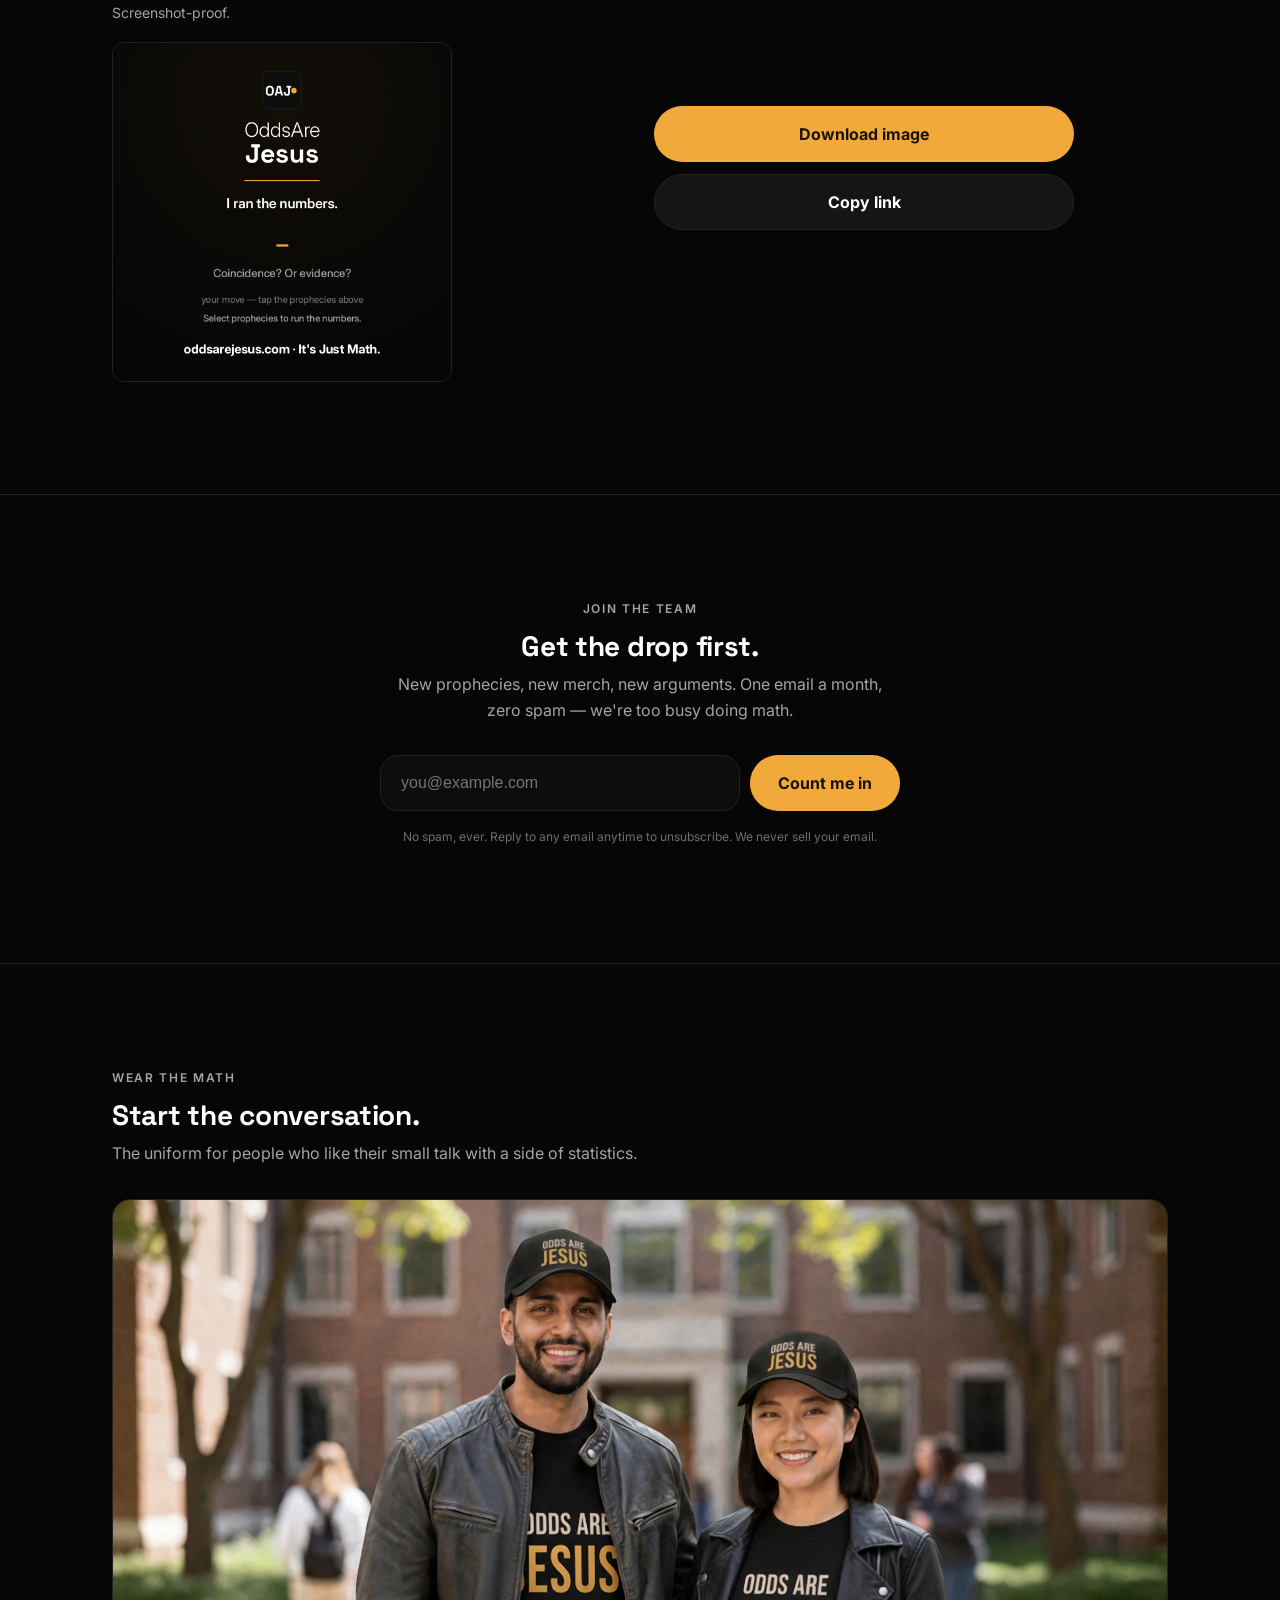
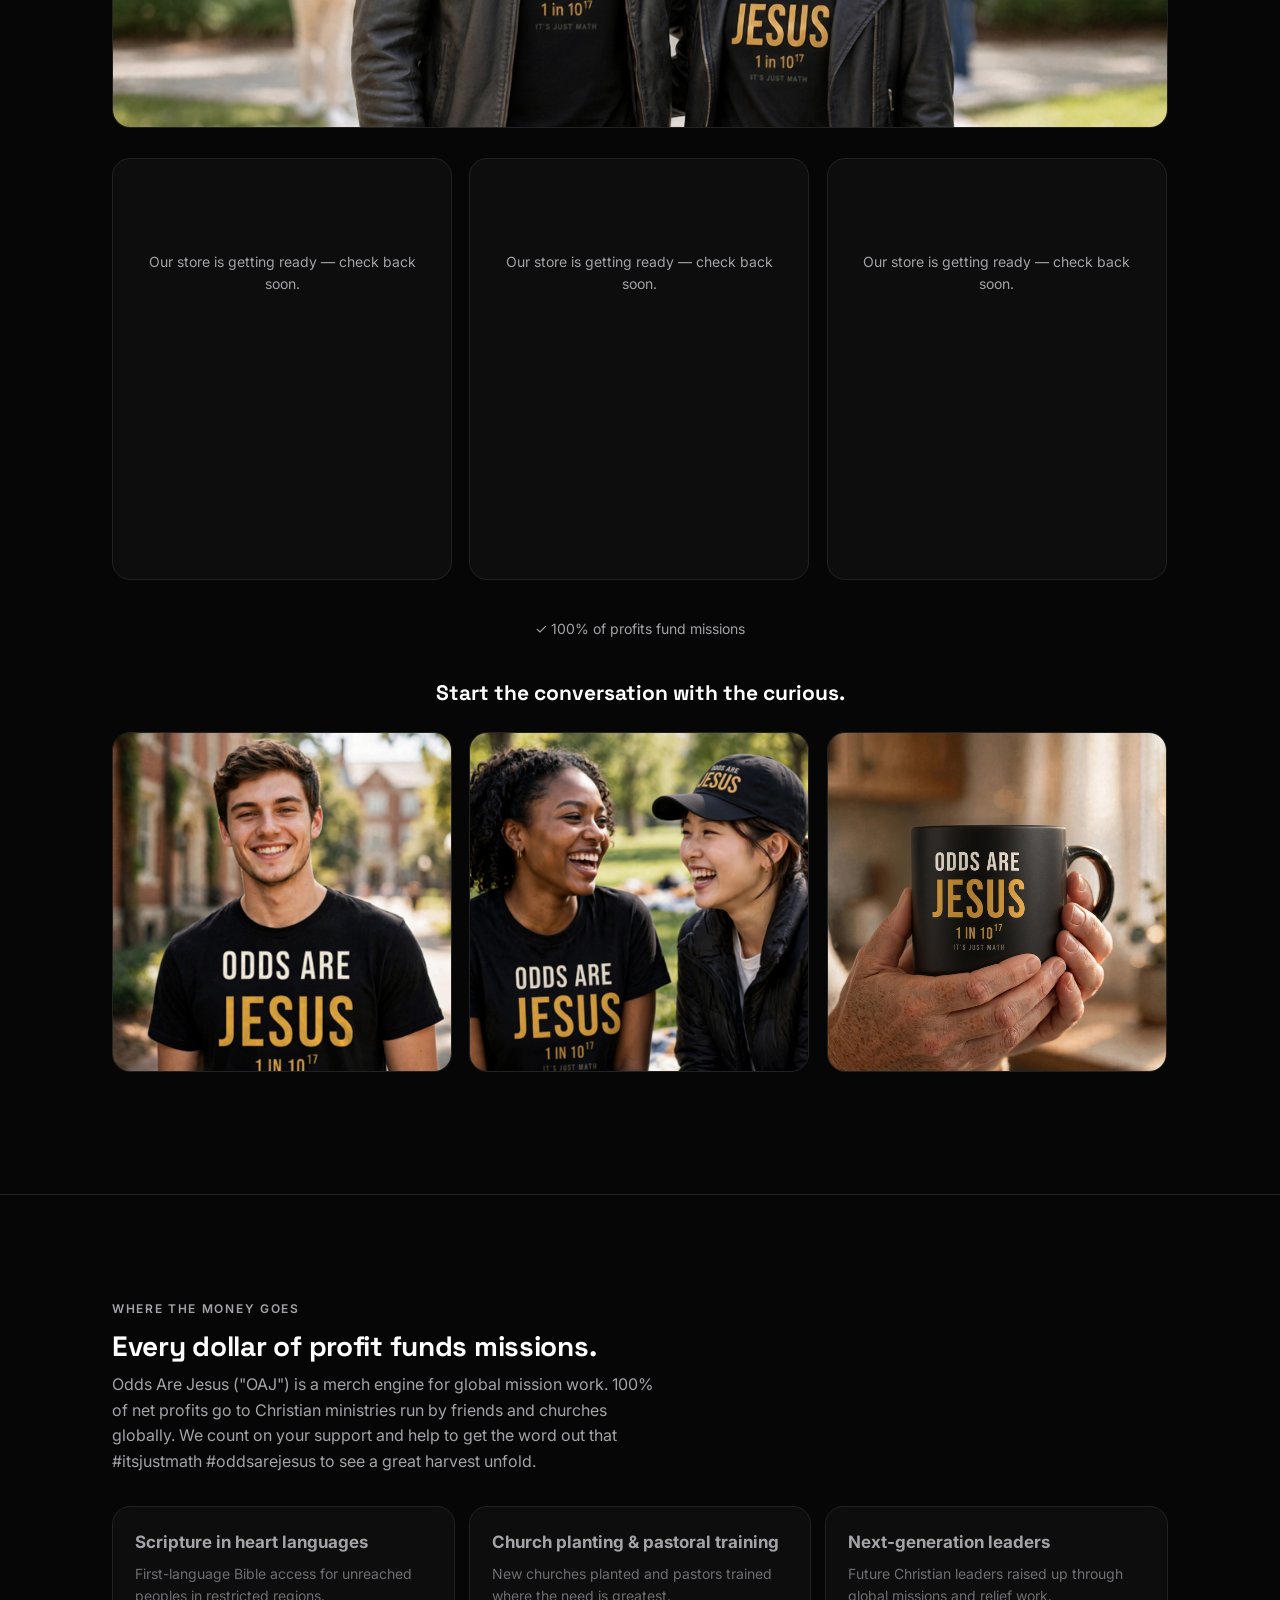
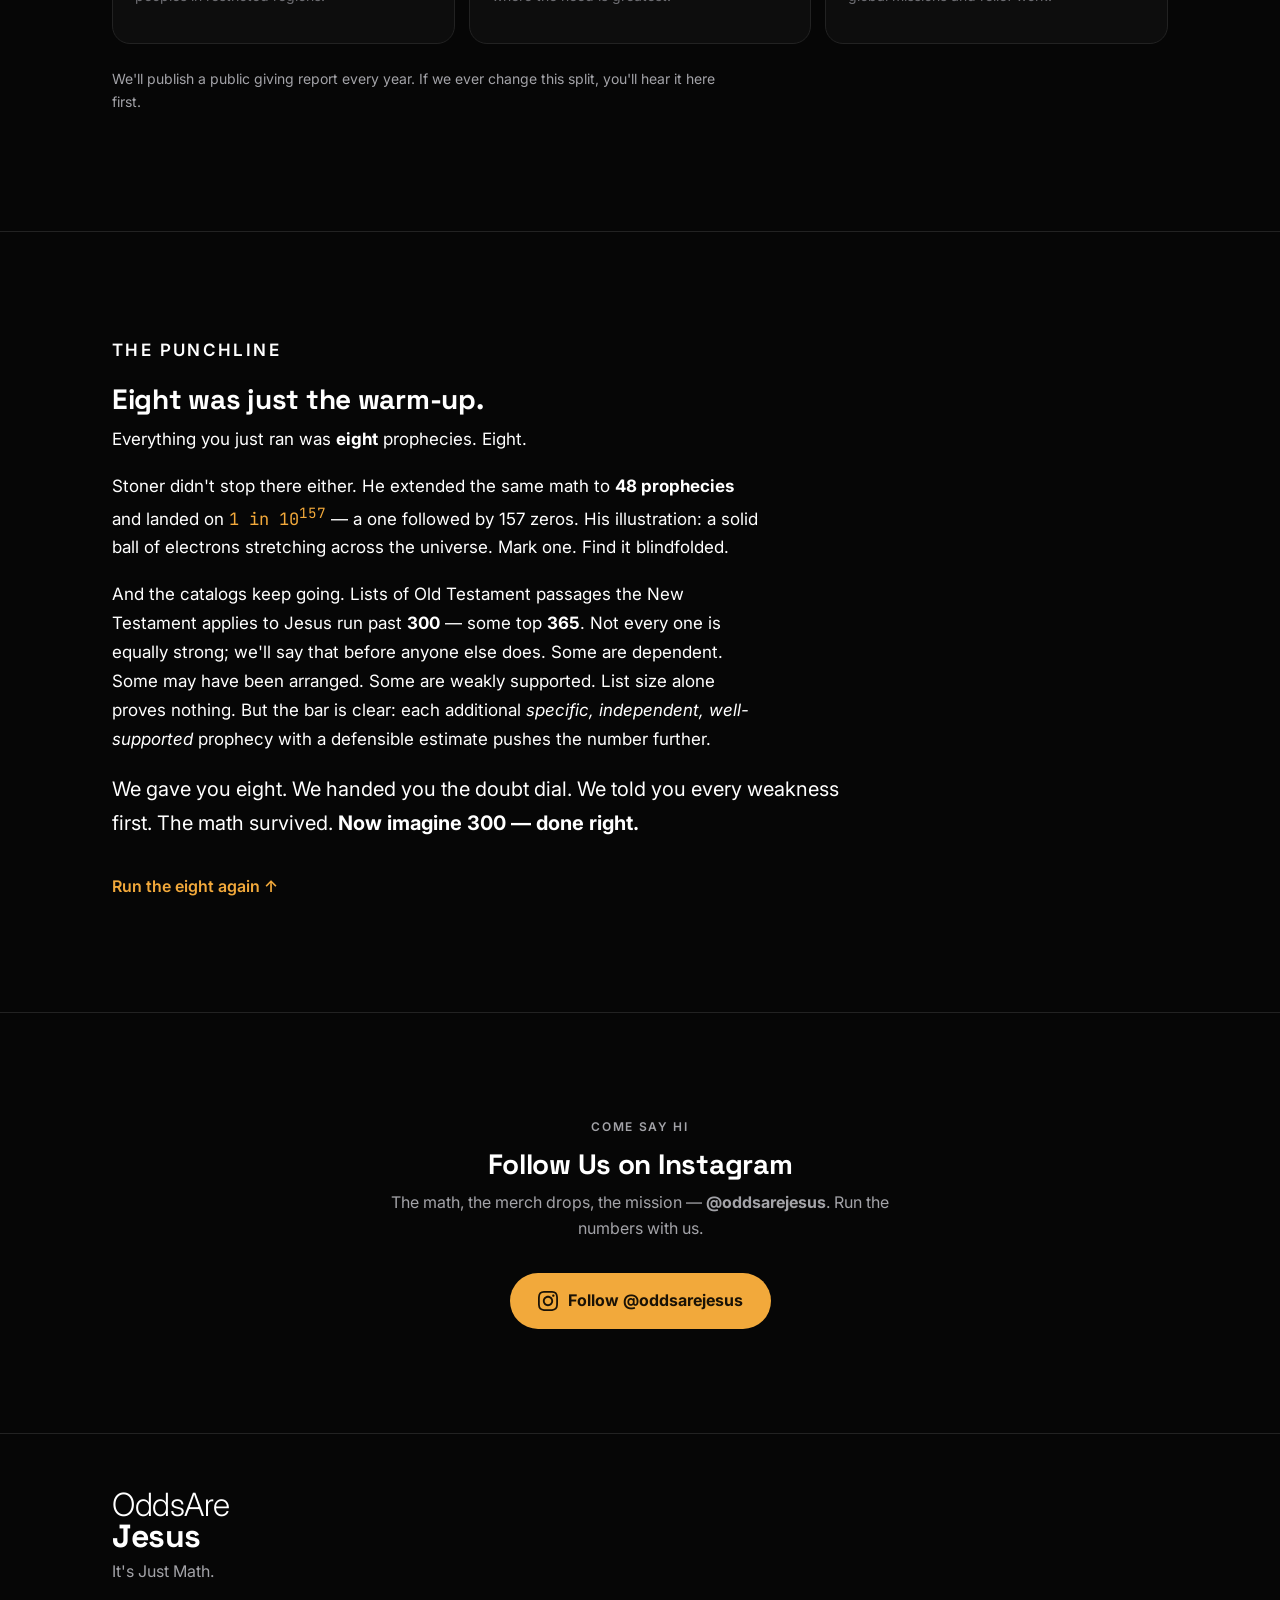
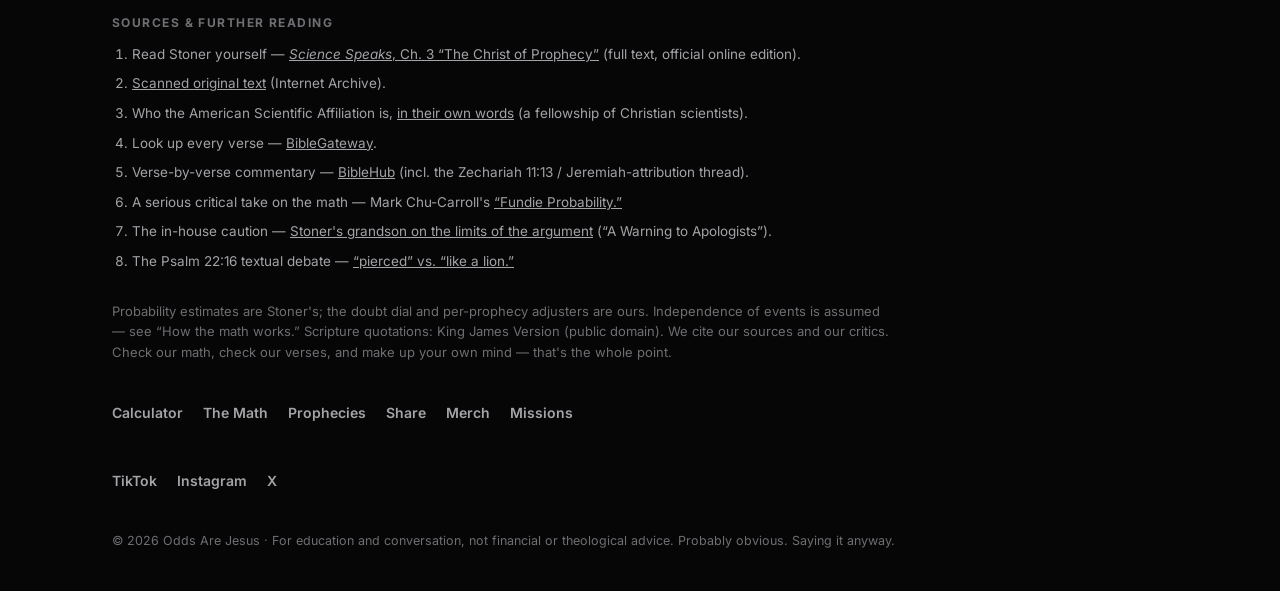
==== commit 17c790df: "Move Merch button to right corner" ====
--- a/index.html
+++ b/index.html
@@ -62,10 +62,12 @@
     <span class="brand-mark" aria-hidden="true">OAJ</span>
     <span>Odds Are Jesus</span>
   </a>
-  <a class="bar-merch" href="#merch">Merch</a>
+  <div class="bar-actions">
   <div class="bar-readout">
     <span class="bar-odds" id="barOdds" aria-live="polite">—</span>
     <span class="count-chip" id="barCount">0/8</span>
+  </div>
+  <a class="bar-merch" href="#merch">Merch</a>
   </div>
 </header>
 
--- a/styles.css
+++ b/styles.css
@@ -59,6 +59,7 @@
   font-family: var(--font-display); font-weight: 700; font-size: 10px; letter-spacing: -0.02em;
 }
 .bar-readout { display: flex; align-items: center; gap: 8px; min-width: 0; }
+.bar-actions { display: flex; align-items: center; gap: 10px; }
 .bar-merch {
   flex: none;
   display: inline-flex; align-items: center; justify-content: center;
